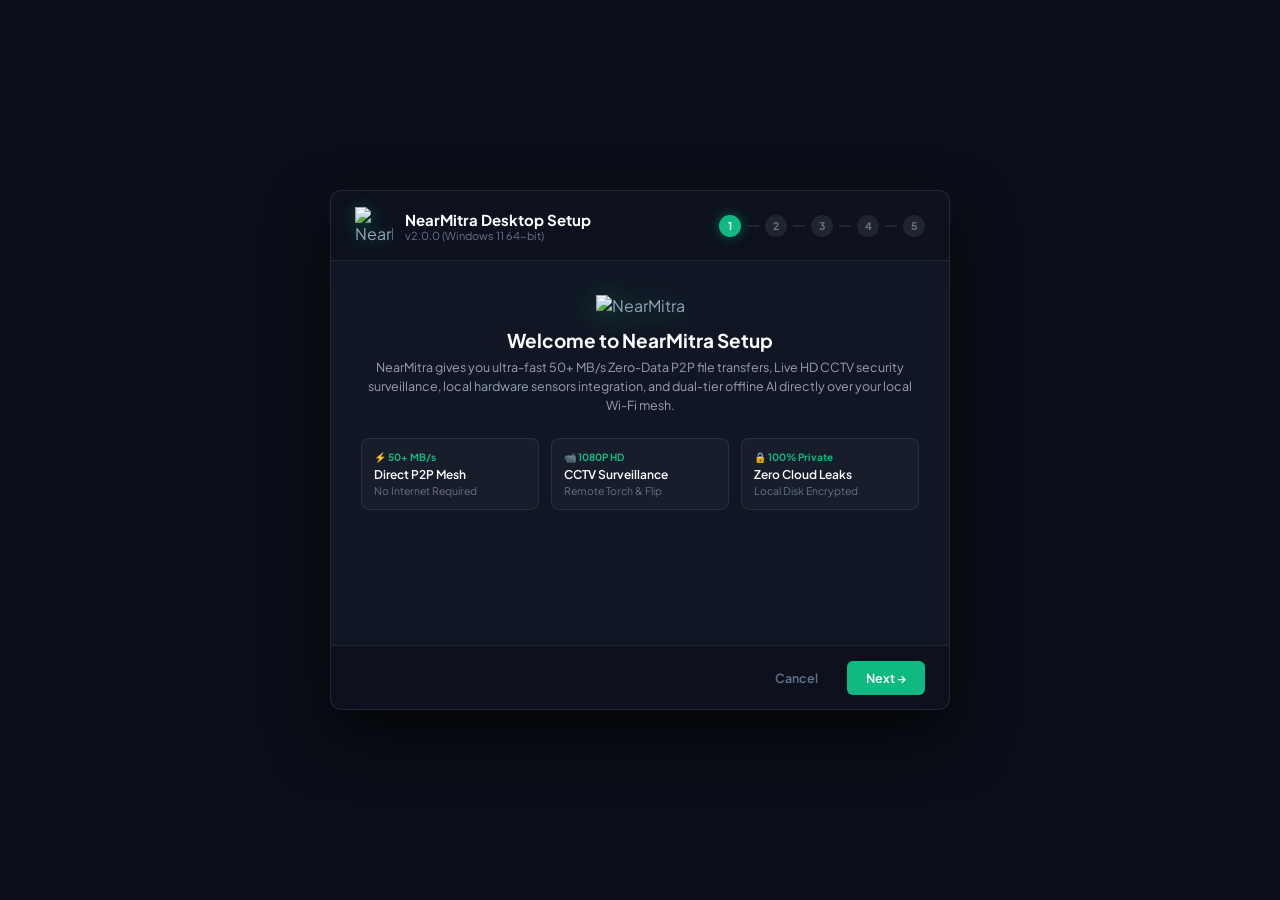
==== nearmitra-windows-app/installer/web/index.html @ 41dff825 "feat(installer): add professional Windows 11 standalone setup wizard with EULA, shortcut management " ====
<!DOCTYPE html>
<html lang="en">
<head>
  <meta charset="UTF-8">
  <meta name="viewport" content="width=device-width, initial-scale=1.0">
  <title>NearMitra Setup Wizard</title>
  <link rel="stylesheet" href="style.css">
  <link rel="preconnect" href="https://fonts.googleapis.com">
  <link rel="preconnect" href="https://fonts.gstatic.com" crossorigin>
  <link href="https://fonts.googleapis.com/css2?family=Plus+Jakarta+Sans:wght@400;500;600;700;800&family=Inter:wght@400;500;600&display=swap" rel="stylesheet">
</head>
<body class="dark-installer">
  <div class="installer-window">
    <!-- Titlebar Header -->
    <header class="wizard-header">
      <div class="wizard-brand">
        <img src="/logo.png" class="wizard-logo" alt="NearMitra">
        <div class="wizard-brand-text">
          <span class="wizard-title">NearMitra Desktop Setup</span>
          <span class="wizard-version">v2.0.0 (Windows 11 64-bit)</span>
        </div>
      </div>
      <div class="wizard-steps-indicator">
        <span class="step-dot active" id="dot1">1</span>
        <span class="step-line"></span>
        <span class="step-dot" id="dot2">2</span>
        <span class="step-line"></span>
        <span class="step-dot" id="dot3">3</span>
        <span class="step-line"></span>
        <span class="step-dot" id="dot4">4</span>
        <span class="step-line"></span>
        <span class="step-dot" id="dot5">5</span>
      </div>
    </header>

    <!-- Main Wizard Content Frame -->
    <main class="wizard-body">
      <!-- STEP 1: WELCOME SCREEN -->
      <section class="wizard-step active" id="step1">
        <div class="welcome-hero">
          <div class="hero-icon-container">
            <img src="/logo.png" class="hero-app-icon" alt="NearMitra">
          </div>
          <h2 class="step-heading">Welcome to NearMitra Setup</h2>
          <p class="step-description">
            NearMitra gives you ultra-fast 50+ MB/s Zero-Data P2P file transfers, Live HD CCTV security surveillance, local hardware sensors integration, and dual-tier offline AI directly over your local Wi-Fi mesh.
          </p>
          <div class="hero-highlights-grid">
            <div class="highlight-item">
              <span class="hl-badge">⚡ 50+ MB/s</span>
              <span class="hl-title">Direct P2P Mesh</span>
              <span class="hl-sub">No Internet Required</span>
            </div>
            <div class="highlight-item">
              <span class="hl-badge">📹 1080P HD</span>
              <span class="hl-title">CCTV Surveillance</span>
              <span class="hl-sub">Remote Torch & Flip</span>
            </div>
            <div class="highlight-item">
              <span class="hl-badge">🔒 100% Private</span>
              <span class="hl-title">Zero Cloud Leaks</span>
              <span class="hl-sub">Local Disk Encrypted</span>
            </div>
          </div>
        </div>
      </section>

      <!-- STEP 2: TERMS & CONDITIONS / LICENSE -->
      <section class="wizard-step" id="step2">
        <h2 class="step-heading">License Agreement & Terms of Use</h2>
        <p class="step-description">Please review the license terms before proceeding with the installation.</p>
        
        <div class="license-box">
          <h4>NEARMITRA END USER LICENSE AGREEMENT (EULA)</h4>
          <p><strong>1. Privacy-First Architecture:</strong> NearMitra operates 100% locally on your LAN / P2P network. All file transfers, chat messages, and CCTV video feeds are exchanged point-to-point without cloud relay servers.</p>
          <p><strong>2. Grant of License:</strong> You are granted a free, non-exclusive, perpetual license to install and use NearMitra on Windows devices for personal, farming, enterprise, and educational purposes.</p>
          <p><strong>3. Camera & Microphone Permissions:</strong> NearMitra requires local network access and webcam permissions strictly for local CCTV broadcasting and HD audio calls.</p>
          <p><strong>4. Local Storage & Recordings:</strong> All recorded CCTV footage and snapshots are saved directly to your local user directory (<code>Downloads\NearMitra</code>) under your exclusive control.</p>
          <p><strong>5. Zero Telemetry & Data Selling:</strong> NearMitra does not collect, track, or transmit your personal files, conversations, or sensor data to third-party advertisers.</p>
        </div>

        <div class="checkbox-row terms-row">
          <label class="custom-checkbox">
            <input type="checkbox" id="chkAcceptTerms" onchange="onTermsChanged(this.checked)">
            <span class="checkmark"></span>
            <span class="checkbox-label"><strong>I accept the terms in the License Agreement</strong></span>
          </label>
        </div>
      </section>

      <!-- STEP 3: DESTINATION & SHORTCUT OPTIONS -->
      <section class="wizard-step" id="step3">
        <h2 class="step-heading">Installation Options</h2>
        <p class="step-description">Choose where to install NearMitra and configure desktop shortcuts.</p>

        <div class="option-group">
          <label class="option-label">Install Location:</label>
          <div class="path-picker-row">
            <input type="text" id="txtInstallPath" class="form-input" readonly value="C:\Users\...\AppData\Local\Programs\NearMitra">
          </div>
          <span class="option-hint">Space required: ~35 MB • Space available: 100+ GB</span>
        </div>

        <div class="option-group" style="margin-top:18px;">
          <label class="option-label">Additional Shortcuts & Settings:</label>
          <div class="checkbox-list">
            <label class="custom-checkbox">
              <input type="checkbox" id="chkDesktopShortcut" checked>
              <span class="checkmark"></span>
              <span class="checkbox-label">Create a <strong>Desktop Shortcut</strong> (NearMitra.lnk)</span>
            </label>
            <label class="custom-checkbox">
              <input type="checkbox" id="chkStartMenu" checked>
              <span class="checkmark"></span>
              <span class="checkbox-label">Add NearMitra to <strong>Start Menu Programs</strong></span>
            </label>
            <label class="custom-checkbox">
              <input type="checkbox" id="chkAutostart">
              <span class="checkmark"></span>
              <span class="checkbox-label">Start NearMitra automatically on Windows login (Background Mesh Node)</span>
            </label>
          </div>
        </div>
      </section>

      <!-- STEP 4: INSTALLATION PROGRESS -->
      <section class="wizard-step" id="step4">
        <div class="progress-hero">
          <div class="install-spinner"></div>
          <h2 class="step-heading" id="lblInstallStatus">Installing NearMitra Desktop...</h2>
          <p class="step-description" id="lblInstallDetail">Extracting core binaries and assets...</p>

          <div class="progress-track">
            <div class="progress-bar" id="installProgressBar" style="width: 0%;"></div>
          </div>
          <span class="progress-pct" id="installProgressPct">0%</span>

          <div class="install-log-box" id="installLogBox">
            <div class="log-line">Initializing installation environment...</div>
          </div>
        </div>
      </section>

      <!-- STEP 5: FINISH SCREEN -->
      <section class="wizard-step" id="step5">
        <div class="finish-hero">
          <div class="finish-icon-container">
            <svg viewBox="0 0 24 24" fill="none" stroke="currentColor" stroke-width="3"><polyline points="20 6 9 17 4 12"/></svg>
          </div>
          <h2 class="step-heading">Installation Completed Successfully!</h2>
          <p class="step-description">NearMitra Desktop v2.0 is now installed and ready to use.</p>

          <div class="finish-options-card">
            <label class="custom-checkbox">
              <input type="checkbox" id="chkLaunchNow" checked>
              <span class="checkmark"></span>
              <span class="checkbox-label"><strong>Launch NearMitra now</strong></span>
            </label>
          </div>
        </div>
      </section>
    </main>

    <!-- Footer Action Buttons Bar -->
    <footer class="wizard-footer">
      <button class="btn btn-secondary" id="btnBack" onclick="goPrevStep()" style="display:none;">Back</button>
      <div class="footer-right">
        <button class="btn btn-ghost" id="btnCancel" onclick="cancelSetup()">Cancel</button>
        <button class="btn btn-primary" id="btnNext" onclick="goNextStep()">Next &rarr;</button>
      </div>
    </footer>
  </div>

  <script src="app.js"></script>
</body>
</html>
---- nearmitra-windows-app/installer/web/style.css ----
/* ==========================================================
   NearMitra Windows 11 Fluent Setup Wizard Theme
   ========================================================== */
:root {
  --bg-app: #0B0F19;
  --bg-card: rgba(18, 24, 38, 0.85);
  --bg-card-hover: rgba(28, 36, 56, 0.95);
  --border-color: rgba(255, 255, 255, 0.08);
  --primary-emerald: #10B981;
  --primary-hover: #059669;
  --text-title: #FFFFFF;
  --text-body: #94A3B8;
  --text-muted: #64748B;
  --font-family: 'Plus Jakarta Sans', 'Inter', -apple-system, BlinkMacSystemFont, 'Segoe UI', Roboto, sans-serif;
}

* {
  box-sizing: border-box;
  margin: 0;
  padding: 0;
  user-select: none;
}

body.dark-installer {
  background: var(--bg-app);
  color: var(--text-body);
  font-family: var(--font-family);
  height: 100vh;
  width: 100vw;
  display: flex;
  justify-content: center;
  align-items: center;
  overflow: hidden;
}

.installer-window {
  width: 620px;
  height: 520px;
  background: var(--bg-card);
  backdrop-filter: blur(25px);
  border: 1px solid var(--border-color);
  border-radius: 12px;
  display: flex;
  flex-direction: column;
  box-shadow: 0 25px 60px rgba(0, 0, 0, 0.7), 0 0 1px rgba(255, 255, 255, 0.15);
  overflow: hidden;
}

/* Header */
.wizard-header {
  height: 70px;
  background: rgba(11, 15, 25, 0.6);
  border-bottom: 1px solid var(--border-color);
  display: flex;
  justify-content: space-between;
  align-items: center;
  padding: 0 24px;
}

.wizard-brand {
  display: flex;
  align-items: center;
  gap: 12px;
}

.wizard-logo {
  width: 38px;
  height: 38px;
  object-fit: contain;
  filter: drop-shadow(0 2px 8px rgba(16, 185, 129, 0.4));
}

.wizard-title {
  display: block;
  font-size: 15px;
  font-weight: 700;
  color: var(--text-title);
}

.wizard-version {
  display: block;
  font-size: 11px;
  color: var(--text-muted);
}

.wizard-steps-indicator {
  display: flex;
  align-items: center;
  gap: 6px;
}

.step-dot {
  width: 22px;
  height: 22px;
  border-radius: 50%;
  background: rgba(255, 255, 255, 0.08);
  color: var(--text-muted);
  font-size: 10.5px;
  font-weight: 700;
  display: flex;
  align-items: center;
  justify-content: center;
  transition: all 0.2s;
}

.step-dot.active {
  background: var(--primary-emerald);
  color: #FFF;
  box-shadow: 0 0 12px rgba(16, 185, 129, 0.5);
}

.step-dot.completed {
  background: rgba(16, 185, 129, 0.2);
  color: var(--primary-emerald);
}

.step-line {
  width: 12px;
  height: 2px;
  background: rgba(255, 255, 255, 0.08);
}

/* Body */
.wizard-body {
  flex: 1;
  padding: 24px 30px;
  overflow-y: auto;
  position: relative;
}

.wizard-step {
  display: none;
  animation: fadeIn 0.2s ease-in-out;
}

.wizard-step.active {
  display: block;
}

@keyframes fadeIn {
  from { opacity: 0; transform: translateY(6px); }
  to { opacity: 1; transform: translateY(0); }
}

.step-heading {
  font-size: 19px;
  font-weight: 700;
  color: var(--text-title);
  margin-bottom: 6px;
}

.step-description {
  font-size: 12.5px;
  color: var(--text-body);
  line-height: 1.5;
  margin-bottom: 18px;
}

/* Welcome Screen */
.welcome-hero {
  text-align: center;
  padding-top: 10px;
}

.hero-icon-container {
  margin-bottom: 12px;
}

.hero-app-icon {
  width: 54px;
  height: 54px;
  object-fit: contain;
  filter: drop-shadow(0 4px 14px rgba(16, 185, 129, 0.5));
}

.hero-highlights-grid {
  display: grid;
  grid-template-columns: repeat(3, 1fr);
  gap: 12px;
  margin-top: 24px;
  text-align: left;
}

.highlight-item {
  background: rgba(255, 255, 255, 0.03);
  border: 1px solid var(--border-color);
  border-radius: 8px;
  padding: 12px;
  display: flex;
  flex-direction: column;
}

.hl-badge {
  font-size: 10px;
  font-weight: 700;
  color: var(--primary-emerald);
  margin-bottom: 4px;
}

.hl-title {
  font-size: 12px;
  font-weight: 600;
  color: var(--text-title);
}

.hl-sub {
  font-size: 10.5px;
  color: var(--text-muted);
  margin-top: 2px;
}

/* License Box */
.license-box {
  background: #060911;
  border: 1px solid var(--border-color);
  border-radius: 8px;
  height: 190px;
  padding: 14px;
  overflow-y: auto;
  font-size: 11.5px;
  line-height: 1.6;
  color: #CBD5E1;
}

.license-box h4 {
  color: var(--text-title);
  margin-bottom: 8px;
  font-size: 12px;
}

.license-box p {
  margin-bottom: 8px;
}

.terms-row {
  margin-top: 14px;
}

/* Custom Checkbox */
.custom-checkbox {
  display: flex;
  align-items: center;
  gap: 10px;
  cursor: pointer;
  font-size: 12.5px;
  color: var(--text-body);
}

.custom-checkbox input {
  display: none;
}

.checkmark {
  width: 18px;
  height: 18px;
  background: rgba(255, 255, 255, 0.06);
  border: 1px solid var(--border-color);
  border-radius: 4px;
  display: flex;
  align-items: center;
  justify-content: center;
  transition: all 0.15s;
}

.custom-checkbox input:checked + .checkmark {
  background: var(--primary-emerald);
  border-color: var(--primary-emerald);
}

.custom-checkbox input:checked + .checkmark::after {
  content: "✔";
  color: #FFF;
  font-size: 11px;
  font-weight: 800;
}

.checkbox-list {
  display: flex;
  flex-direction: column;
  gap: 12px;
  margin-top: 8px;
}

/* Form Input */
.option-label {
  display: block;
  font-size: 12px;
  font-weight: 600;
  color: var(--text-title);
  margin-bottom: 6px;
}

.form-input {
  width: 100%;
  background: #060911;
  border: 1px solid var(--border-color);
  color: var(--text-title);
  padding: 8px 12px;
  border-radius: 6px;
  font-size: 12px;
  font-family: inherit;
}

.option-hint {
  display: block;
  font-size: 11px;
  color: var(--text-muted);
  margin-top: 4px;
}

/* Progress Screen */
.progress-hero {
  text-align: center;
  padding-top: 20px;
}

.install-spinner {
  width: 36px;
  height: 36px;
  border: 3px solid rgba(16, 185, 129, 0.2);
  border-top-color: var(--primary-emerald);
  border-radius: 50%;
  animation: spin 0.8s linear infinite;
  margin: 0 auto 16px auto;
}

@keyframes spin {
  to { transform: rotate(360deg); }
}

.progress-track {
  width: 100%;
  height: 8px;
  background: rgba(255, 255, 255, 0.08);
  border-radius: 4px;
  overflow: hidden;
  margin-top: 24px;
}

.progress-bar {
  height: 100%;
  background: linear-gradient(90deg, #10B981, #34D399);
  border-radius: 4px;
  transition: width 0.3s ease;
}

.progress-pct {
  display: block;
  font-size: 11.5px;
  font-weight: 700;
  color: var(--primary-emerald);
  margin-top: 6px;
  text-align: right;
}

.install-log-box {
  background: #060911;
  border: 1px solid var(--border-color);
  border-radius: 6px;
  height: 80px;
  margin-top: 14px;
  padding: 8px 12px;
  font-family: 'Consolas', 'Courier New', monospace;
  font-size: 11px;
  color: var(--text-muted);
  text-align: left;
  overflow-y: auto;
}

/* Finish Screen */
.finish-hero {
  text-align: center;
  padding-top: 20px;
}

.finish-icon-container {
  width: 52px;
  height: 52px;
  background: rgba(16, 185, 129, 0.15);
  border: 2px solid var(--primary-emerald);
  border-radius: 50%;
  display: flex;
  align-items: center;
  justify-content: center;
  margin: 0 auto 16px auto;
  color: var(--primary-emerald);
}

.finish-icon-container svg {
  width: 28px;
  height: 28px;
}

.finish-options-card {
  background: rgba(255, 255, 255, 0.03);
  border: 1px solid var(--border-color);
  border-radius: 8px;
  padding: 16px;
  margin-top: 24px;
  display: inline-block;
  text-align: left;
}

/* Footer */
.wizard-footer {
  height: 64px;
  background: rgba(11, 15, 25, 0.6);
  border-top: 1px solid var(--border-color);
  display: flex;
  justify-content: space-between;
  align-items: center;
  padding: 0 24px;
}

.footer-right {
  display: flex;
  gap: 10px;
  margin-left: auto;
}

.btn {
  padding: 8px 18px;
  border-radius: 6px;
  font-size: 12.5px;
  font-weight: 600;
  cursor: pointer;
  border: 1px solid transparent;
  transition: all 0.15s ease;
  font-family: inherit;
}

.btn-primary {
  background: var(--primary-emerald);
  color: #FFF;
}
.btn-primary:hover {
  background: var(--primary-hover);
  box-shadow: 0 2px 10px rgba(16, 185, 129, 0.35);
}
.btn-primary:disabled {
  opacity: 0.45;
  cursor: not-allowed;
  box-shadow: none;
}

.btn-secondary {
  background: rgba(255, 255, 255, 0.06);
  border-color: var(--border-color);
  color: var(--text-title);
}
.btn-secondary:hover {
  background: rgba(255, 255, 255, 0.1);
}

.btn-ghost {
  background: transparent;
  color: var(--text-muted);
}
.btn-ghost:hover {
  color: var(--text-title);
}
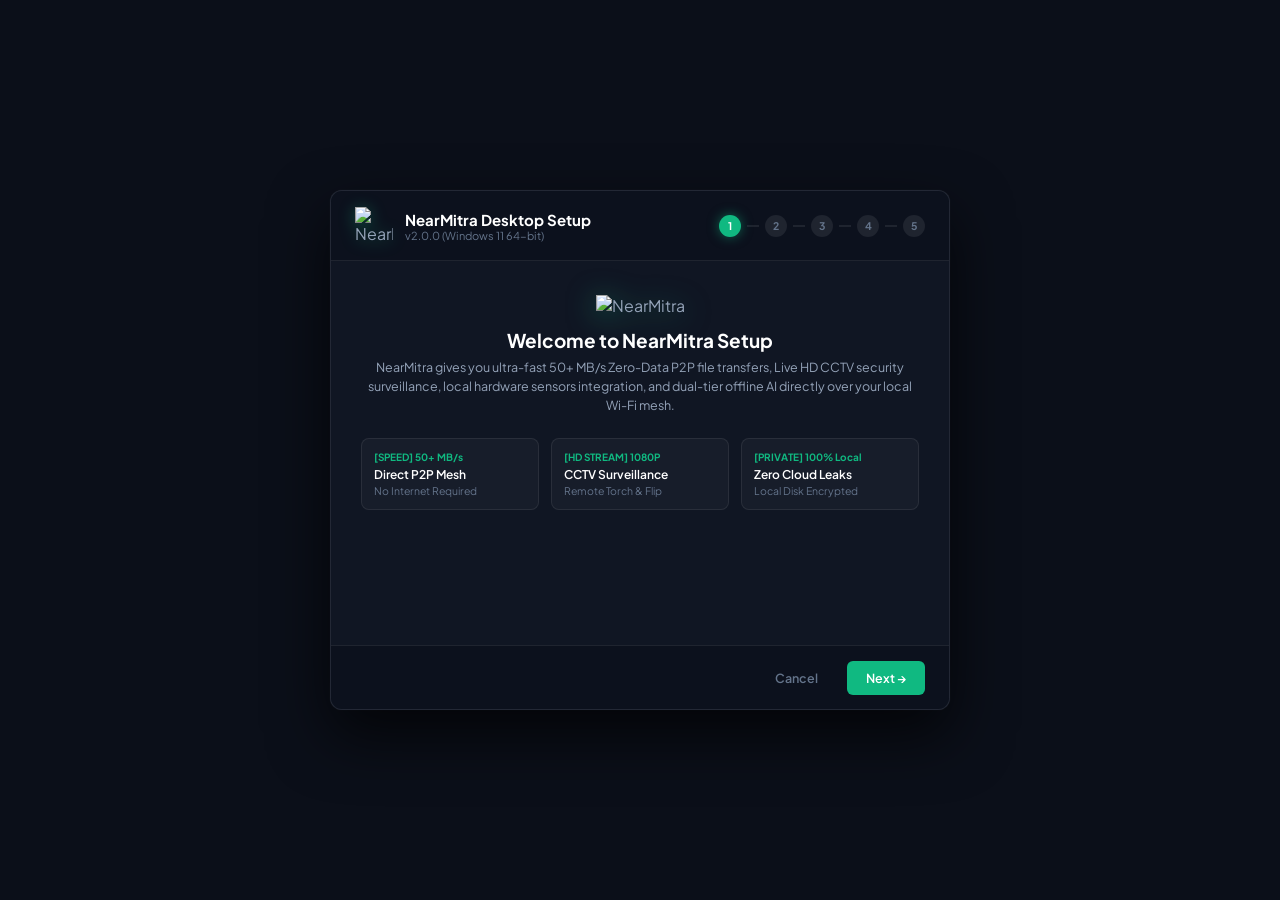
==== commit af60fa1e: "feat(windows-app): fix voice call disconnect flow, live CCTV WebRTC, IoT hub, and update v2.0 standa" ====
--- a/nearmitra-windows-app/installer/web/index.html
+++ b/nearmitra-windows-app/installer/web/index.html
@@ -47,17 +47,17 @@
           </p>
           <div class="hero-highlights-grid">
             <div class="highlight-item">
-              <span class="hl-badge">⚡ 50+ MB/s</span>
+              <span class="hl-badge">[SPEED] 50+ MB/s</span>
               <span class="hl-title">Direct P2P Mesh</span>
               <span class="hl-sub">No Internet Required</span>
             </div>
             <div class="highlight-item">
-              <span class="hl-badge">📹 1080P HD</span>
+              <span class="hl-badge">[HD STREAM] 1080P</span>
               <span class="hl-title">CCTV Surveillance</span>
               <span class="hl-sub">Remote Torch & Flip</span>
             </div>
             <div class="highlight-item">
-              <span class="hl-badge">🔒 100% Private</span>
+              <span class="hl-badge">[PRIVATE] 100% Local</span>
               <span class="hl-title">Zero Cloud Leaks</span>
               <span class="hl-sub">Local Disk Encrypted</span>
             </div>
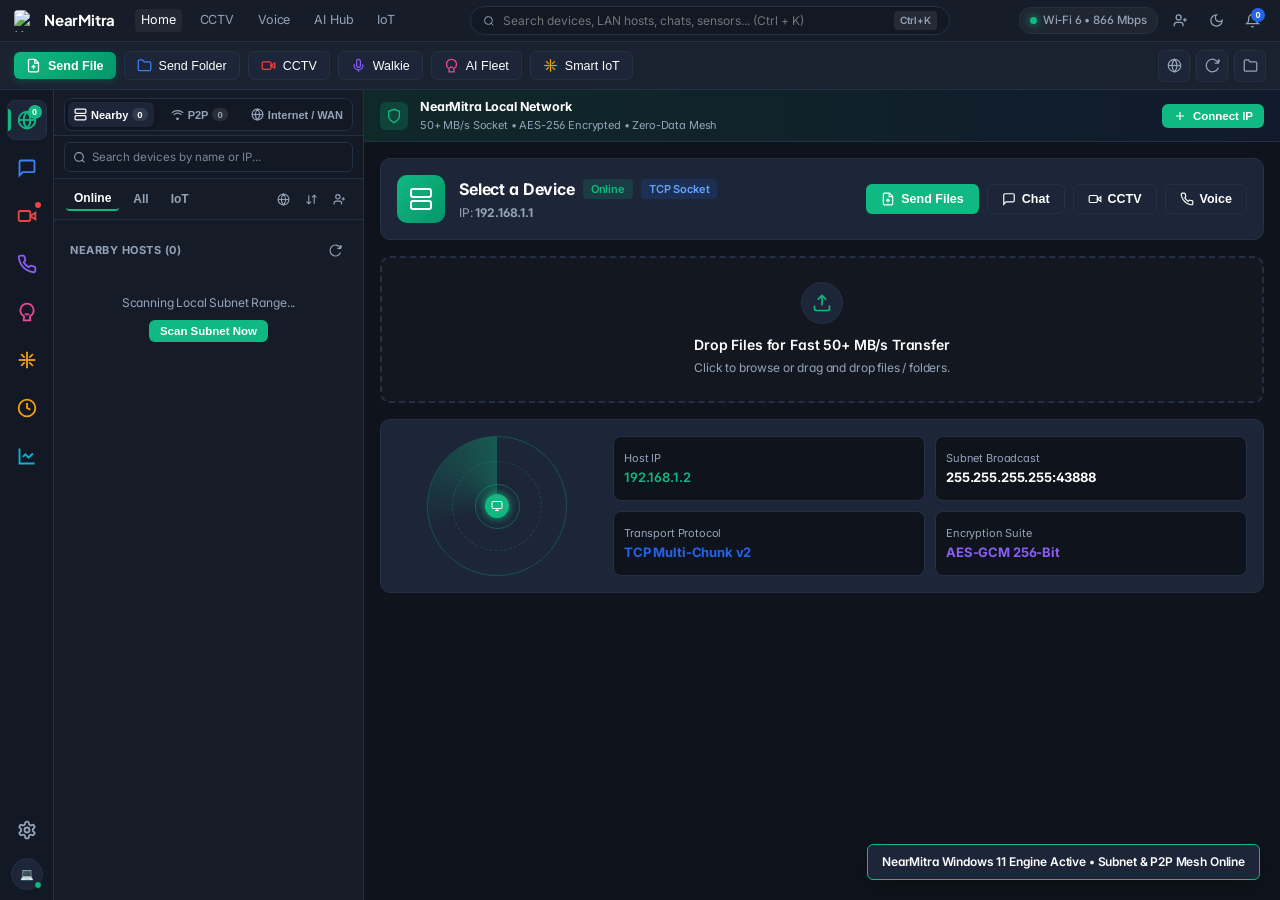
==== commit 79f271a9: "feat(wan): implement WAN cloud mesh, WebRTC P2P file streaming, realtime Firebase presence sync & UI" ====
--- a/nearmitra-windows-app/installer/web/index.html
+++ b/nearmitra-windows-app/installer/web/index.html
@@ -3,174 +3,2728 @@
 <head>
   <meta charset="UTF-8">
   <meta name="viewport" content="width=device-width, initial-scale=1.0">
-  <title>NearMitra Setup Wizard</title>
+  <title>NearMitra - Local AI & High-Speed P2P Mesh</title>
+  <link rel="icon" type="image/x-icon" href="/favicon.ico">
   <link rel="stylesheet" href="style.css">
   <link rel="preconnect" href="https://fonts.googleapis.com">
   <link rel="preconnect" href="https://fonts.gstatic.com" crossorigin>
-  <link href="https://fonts.googleapis.com/css2?family=Plus+Jakarta+Sans:wght@400;500;600;700;800&family=Inter:wght@400;500;600&display=swap" rel="stylesheet">
+  <link href="https://fonts.googleapis.com/css2?family=Inter:ital,opsz,wght@0,14..32,300;0,14..32,400;0,14..32,500;0,14..32,600;0,14..32,700;1,14..32,400&family=Plus+Jakarta+Sans:wght@400;500;600;700;800&display=swap" rel="stylesheet">
 </head>
-<body class="dark-installer">
-  <div class="installer-window">
-    <!-- Titlebar Header -->
-    <header class="wizard-header">
-      <div class="wizard-brand">
-        <img src="/logo.png" class="wizard-logo" alt="NearMitra">
-        <div class="wizard-brand-text">
-          <span class="wizard-title">NearMitra Desktop Setup</span>
-          <span class="wizard-version">v2.0.0 (Windows 11 64-bit)</span>
-        </div>
-      </div>
-      <div class="wizard-steps-indicator">
-        <span class="step-dot active" id="dot1">1</span>
-        <span class="step-line"></span>
-        <span class="step-dot" id="dot2">2</span>
-        <span class="step-line"></span>
-        <span class="step-dot" id="dot3">3</span>
-        <span class="step-line"></span>
-        <span class="step-dot" id="dot4">4</span>
-        <span class="step-line"></span>
-        <span class="step-dot" id="dot5">5</span>
-      </div>
-    </header>
-
-    <!-- Main Wizard Content Frame -->
-    <main class="wizard-body">
-      <!-- STEP 1: WELCOME SCREEN -->
-      <section class="wizard-step active" id="step1">
-        <div class="welcome-hero">
-          <div class="hero-icon-container">
-            <img src="/logo.png" class="hero-app-icon" alt="NearMitra">
-          </div>
-          <h2 class="step-heading">Welcome to NearMitra Setup</h2>
-          <p class="step-description">
-            NearMitra gives you ultra-fast 50+ MB/s Zero-Data P2P file transfers, Live HD CCTV security surveillance, local hardware sensors integration, and dual-tier offline AI directly over your local Wi-Fi mesh.
-          </p>
-          <div class="hero-highlights-grid">
-            <div class="highlight-item">
-              <span class="hl-badge">[SPEED] 50+ MB/s</span>
-              <span class="hl-title">Direct P2P Mesh</span>
-              <span class="hl-sub">No Internet Required</span>
-            </div>
-            <div class="highlight-item">
-              <span class="hl-badge">[HD STREAM] 1080P</span>
-              <span class="hl-title">CCTV Surveillance</span>
-              <span class="hl-sub">Remote Torch & Flip</span>
-            </div>
-            <div class="highlight-item">
-              <span class="hl-badge">[PRIVATE] 100% Local</span>
-              <span class="hl-title">Zero Cloud Leaks</span>
-              <span class="hl-sub">Local Disk Encrypted</span>
+<body class="dark-theme">
+
+  <!-- ══════════════ INCOMING CALL RINGING OVERLAY ══════════════ -->
+  <div id="incomingCallOverlay" style="display:none;" class="incoming-call-overlay">
+    <div class="incoming-call-card">
+      <div class="ic-pulse-ring"></div>
+      <div class="ic-avatar" id="icAvatar">SU</div>
+      <div class="ic-info">
+        <span class="ic-label">Incoming Call</span>
+        <h3 class="ic-name" id="icPeerName">Unknown</h3>
+        <span class="ic-type" id="icCallType">Audio • P2P WebRTC</span>
+      </div>
+      <div class="ic-actions">
+        <button class="ic-btn ic-decline" onclick="declineIncomingCall()" title="Decline">
+          <svg viewBox="0 0 24 24" fill="none" stroke="currentColor" stroke-width="2.5"><path d="M10.68 13.31a16 16 0 0 0 3.41 2.6l1.27-1.27a2 2 0 0 1 2.11-.45 12.84 12.84 0 0 0 2.81.7 2 2 0 0 1 1.72 2v3a2 2 0 0 1-2.18 2 19.79 19.79 0 0 1-8.63-3.07 19.5 19.5 0 0 1-6-6 19.79 19.79 0 0 1-3.07-8.67A2 2 0 0 1 4.11 2h3a2 2 0 0 1 2 1.72 12.84 12.84 0 0 0 .7 2.81 2 2 0 0 1-.45 2.11L8.09 9.91"/></svg>
+          <span>Decline</span>
+        </button>
+        <button class="ic-btn ic-answer" onclick="answerIncomingCall()" title="Answer">
+          <svg viewBox="0 0 24 24" fill="none" stroke="currentColor" stroke-width="2.5"><path d="M22 16.92v3a2 2 0 0 1-2.18 2 19.79 19.79 0 0 1-8.63-3.07 19.5 19.5 0 0 1-6-6 19.79 19.79 0 0 1-3.07-8.67A2 2 0 0 1 4.11 2h3a2 2 0 0 1 2 1.72 12.84 12.84 0 0 0 .7 2.81 2 2 0 0 1-.45 2.11L8.09 9.91a16 16 0 0 0 6.72 6.72l1.27-1.27a2 2 0 0 1 2.11-.45 12.84 12.84 0 0 0 2.81.7A2 2 0 0 1 22 16.92z"/></svg>
+          <span>Answer</span>
+        </button>
+      </div>
+    </div>
+  </div>
+
+  <!-- Windows 11 Fluent Titlebar -->
+  <header class="app-titlebar">
+    <div class="titlebar-left">
+      <div class="app-brand-badge">
+        <img src="/logo.png" class="brand-logo-img" alt="NearMitra">
+        <span class="brand-title-text">NearMitra</span>
+      </div>
+      <nav class="titlebar-menu">
+        <span class="menu-item active">Home</span>
+        <span class="menu-item" onclick="switchTab('cctv')">CCTV</span>
+        <span class="menu-item" onclick="switchTab('voice')">Voice</span>
+        <span class="menu-item" onclick="switchTab('ai')">AI Hub</span>
+        <span class="menu-item" onclick="switchTab('iot')">IoT</span>
+      </nav>
+    </div>
+
+    <!-- Central Search Pill -->
+    <div class="titlebar-search-container">
+      <div class="search-pill">
+        <svg class="search-icon" viewBox="0 0 24 24" fill="none" stroke="currentColor" stroke-width="2"><circle cx="11" cy="11" r="8"/><path d="m21 21-4.3-4.3"/></svg>
+        <input type="text" id="globalSearchInput" placeholder="Search devices, LAN hosts, chats, sensors... (Ctrl + K)" oninput="filterMasterList(this.value)">
+        <span class="search-shortcut">Ctrl+K</span>
+      </div>
+    </div>
+
+    <!-- Right Controls -->
+    <div class="titlebar-right">
+      <div class="status-pill-header">
+        <span class="status-dot-pulse"></span>
+        <span id="meshStatusHeader">Wi-Fi 6 • 866 Mbps</span>
+      </div>
+      <button class="titlebar-btn" onclick="openManualPairModal()" title="Connect by IP">
+        <svg viewBox="0 0 24 24" fill="none" stroke="currentColor" stroke-width="2"><path d="M16 21v-2a4 4 0 0 0-4-4H6a4 4 0 0 0-4 4v2"/><circle cx="9" cy="7" r="4"/><line x1="19" x2="19" y1="8" y2="14"/><line x1="22" x2="16" y1="11" y2="11"/></svg>
+      </button>
+      <button class="titlebar-btn" onclick="toggleAppTheme()" id="themeBtnTop" title="Toggle Theme">
+        <svg viewBox="0 0 24 24" fill="none" stroke="currentColor" stroke-width="2"><path d="M12 3a6 6 0 0 0 9 9 9 9 0 1 1-9-9Z"/></svg>
+      </button>
+      <button class="titlebar-btn notify-btn" onclick="switchTab('logs')" title="Transfers & Logs">
+        <svg viewBox="0 0 24 24" fill="none" stroke="currentColor" stroke-width="2"><path d="M6 8a6 6 0 0 1 12 0c0 7 3 9 3 9H3s3-2 3-9"/><path d="M10.3 21a1.94 1.94 0 0 0 3.4 0"/></svg>
+        <span class="notification-count" id="headerLogBadge">0</span>
+      </button>
+    </div>
+  </header>
+
+  <!-- Command Ribbon -->
+  <section class="command-ribbon">
+    <div class="ribbon-action-group">
+      <button class="ribbon-btn ribbon-btn-primary" onclick="openAttachModal()">
+        <svg viewBox="0 0 24 24" fill="none" stroke="currentColor" stroke-width="2"><path d="M14.5 2H6a2 2 0 0 0-2 2v16a2 2 0 0 0 2 2h12a2 2 0 0 0 2-2V7.5L14.5 2z"/><polyline points="14 2 14 8 20 8"/><path d="M12 18v-6"/><path d="m9 15 3-3 3 3"/></svg>
+        <span>Send File</span>
+      </button>
+      <button class="ribbon-btn" onclick="triggerSendFolder()">
+        <svg viewBox="0 0 24 24" fill="none" stroke="currentColor" stroke-width="2" style="stroke: #3B82F6;"><path d="M4 20h16a2 2 0 0 0 2-2V8a2 2 0 0 0-2-2h-7.93a2 2 0 0 1-1.66-.9l-.82-1.2A2 2 0 0 0 7.93 3H4a2 2 0 0 0-2 2v13c0 1.1.9 2 2 2Z"/></svg>
+        <span>Send Folder</span>
+      </button>
+      <button class="ribbon-btn" onclick="switchTab('cctv')">
+        <svg viewBox="0 0 24 24" fill="none" stroke="currentColor" stroke-width="2" style="stroke: #EF4444;"><path d="m22 8-6 4 6 4V8Z"/><rect width="14" height="12" x="2" y="6" rx="2"/></svg>
+        <span>CCTV</span>
+      </button>
+      <button class="ribbon-btn" onclick="switchTab('voice')">
+        <svg viewBox="0 0 24 24" fill="none" stroke="currentColor" stroke-width="2" style="stroke: #8B5CF6;"><path d="M12 2a3 3 0 0 0-3 3v7a3 3 0 0 0 6 0V5a3 3 0 0 0-3-3Z"/><path d="M19 10v2a7 7 0 0 1-14 0v-2"/><line x1="12" x2="12" y1="19" y2="22"/></svg>
+        <span>Walkie</span>
+      </button>
+      <button class="ribbon-btn" onclick="switchTab('ai')">
+        <svg viewBox="0 0 24 24" fill="none" stroke="currentColor" stroke-width="2" style="stroke: #EC4899;"><path d="M12 2a8 8 0 0 0-8 8c0 3.1 1.8 5.8 4.5 7.1L8 22h8l-.5-4.9c2.7-1.3 4.5-4 4.5-7.1a8 8 0 0 0-8-8z"/><path d="M9 10h.01"/><path d="M15 10h.01"/><path d="M9.5 14a3.5 3.5 0 0 0 5 0"/></svg>
+        <span>AI Fleet</span>
+      </button>
+      <button class="ribbon-btn" onclick="switchTab('iot')">
+        <svg viewBox="0 0 24 24" fill="none" stroke="currentColor" stroke-width="2" style="stroke: #F59E0B;"><path d="M12 2v20"/><path d="m4.93 4.93 4.24 4.24"/><path d="m14.83 14.83 4.24 4.24"/><path d="M2 12h20"/><path d="m19.07 4.93-4.24 4.24"/><path d="m9.17 14.83-4.24 4.24"/></svg>
+        <span>Smart IoT</span>
+      </button>
+    </div>
+    <div class="ribbon-right-tools">
+      <button class="ribbon-icon-btn" onclick="scanLANSubnet()" title="Scan Subnet">
+        <svg viewBox="0 0 24 24" fill="none" stroke="currentColor" stroke-width="2"><circle cx="12" cy="12" r="10"/><line x1="2" y1="12" x2="22" y2="12"/><path d="M12 2a15.3 15.3 0 0 1 4 10 15.3 15.3 0 0 1-4 10 15.3 15.3 0 0 1-4-10 15.3 15.3 0 0 1 4-10z"/></svg>
+      </button>
+      <button class="ribbon-icon-btn" onclick="refreshDiscoveryState()" title="Refresh Discovery">
+        <svg viewBox="0 0 24 24" fill="none" stroke="currentColor" stroke-width="2"><path d="M21.5 2v6h-6M21.34 15.57a10 10 0 1 1-.57-8.38l5.67-5.67"/></svg>
+      </button>
+      <button class="ribbon-icon-btn" onclick="openSaveDirectory()" title="Open Folder">
+        <svg viewBox="0 0 24 24" fill="none" stroke="currentColor" stroke-width="2"><path d="M22 19a2 2 0 0 1-2 2H4a2 2 0 0 1-2-2V5a2 2 0 0 1 2-2h5l2 3h9a2 2 0 0 1 2 2z"/></svg>
+      </button>
+    </div>
+  </section>
+
+  <!-- Main Work Environment -->
+  <div class="app-workspace">
+
+    <!-- 1. Activity Bar -->
+    <aside class="activity-bar">
+      <div class="activity-top">
+        <button class="activity-btn active" data-tab="radar" title="LAN / Radar">
+          <div class="activity-icon-wrap" style="color: #10B981;">
+            <svg viewBox="0 0 24 24" fill="none" stroke="currentColor" stroke-width="2.2"><circle cx="12" cy="12" r="10"/><path d="M12 2a14.5 14.5 0 0 0 0 20 14.5 14.5 0 0 0 0-20"/><path d="M2 12h20"/></svg>
+          </div>
+          <span class="activity-badge" id="badgePeerCount">0</span>
+        </button>
+
+        <button class="activity-btn" data-tab="chat" title="Chat">
+          <div class="activity-icon-wrap" style="color: #3B82F6;">
+            <svg viewBox="0 0 24 24" fill="none" stroke="currentColor" stroke-width="2.2"><path d="M21 15a2 2 0 0 1-2 2H7l-4 4V5a2 2 0 0 1 2-2h14a2 2 0 0 1 2 2z"/></svg>
+          </div>
+        </button>
+
+        <button class="activity-btn" data-tab="cctv" title="CCTV">
+          <div class="activity-icon-wrap" style="color: #EF4444;">
+            <svg viewBox="0 0 24 24" fill="none" stroke="currentColor" stroke-width="2.2"><path d="m22 8-6 4 6 4V8Z"/><rect width="14" height="12" x="2" y="6" rx="2"/></svg>
+          </div>
+          <span class="activity-live-dot"></span>
+        </button>
+
+        <button class="activity-btn" data-tab="voice" title="Voice">
+          <div class="activity-icon-wrap" style="color: #8B5CF6;">
+            <svg viewBox="0 0 24 24" fill="none" stroke="currentColor" stroke-width="2.2"><path d="M22 16.92v3a2 2 0 0 1-2.18 2 19.79 19.79 0 0 1-8.63-3.07 19.5 19.5 0 0 1-6-6 19.79 19.79 0 0 1-3.07-8.67A2 2 0 0 1 4.11 2h3a2 2 0 0 1 2 1.72 12.84 12.84 0 0 0 .7 2.81 2 2 0 0 1-.45 2.11L8.09 9.91a16 16 0 0 0 6 6l1.27-1.27a2 2 0 0 1 2.11-.45 12.84 12.84 0 0 0 2.81.7A2 2 0 0 1 22 16.92z"/></svg>
+          </div>
+        </button>
+
+        <button class="activity-btn" data-tab="ai" title="AI Hub">
+          <div class="activity-icon-wrap" style="color: #EC4899;">
+            <svg viewBox="0 0 24 24" fill="none" stroke="currentColor" stroke-width="2.2"><path d="M12 2a8 8 0 0 0-8 8c0 3.1 1.8 5.8 4.5 7.1L8 22h8l-.5-4.9c2.7-1.3 4.5-4 4.5-7.1a8 8 0 0 0-8-8z"/><path d="M9 10h.01"/><path d="M15 10h.01"/><path d="M9.5 14a3.5 3.5 0 0 0 5 0"/></svg>
+          </div>
+        </button>
+
+        <button class="activity-btn" data-tab="iot" title="IoT">
+          <div class="activity-icon-wrap" style="color: #F59E0B;">
+            <svg viewBox="0 0 24 24" fill="none" stroke="currentColor" stroke-width="2.2"><path d="M12 2v20"/><path d="m4.93 4.93 4.24 4.24"/><path d="m14.83 14.83 4.24 4.24"/><path d="M2 12h20"/><path d="m19.07 4.93-4.24 4.24"/><path d="m9.17 14.83-4.24 4.24"/></svg>
+          </div>
+        </button>
+
+        <button class="activity-btn" data-tab="recents" title="Recents & Storage">
+          <div class="activity-icon-wrap" style="color: #F59E0B;">
+            <svg viewBox="0 0 24 24" fill="none" stroke="currentColor" stroke-width="2.2"><circle cx="12" cy="12" r="10"/><polyline points="12 6 12 12 16 14"/></svg>
+          </div>
+        </button>
+
+        <button class="activity-btn" data-tab="logs" title="Logs">
+          <div class="activity-icon-wrap" style="color: #06B6D4;">
+            <svg viewBox="0 0 24 24" fill="none" stroke="currentColor" stroke-width="2.2"><path d="M3 3v18h18"/><path d="m19 9-5 5-4-4-3 3"/></svg>
+          </div>
+        </button>
+      </div>
+
+      <div class="activity-bottom">
+        <button class="activity-btn" data-tab="settings" title="Settings">
+          <div class="activity-icon-wrap" style="color: #94A3B8;">
+            <svg viewBox="0 0 24 24" fill="none" stroke="currentColor" stroke-width="2.2"><path d="M12.22 2h-.44a2 2 0 0 0-2 2v.18a2 2 0 0 1-1 1.73l-.43.25a2 2 0 0 1-2 0l-.15-.08a2 2 0 0 0-2.73.73l-.22.38a2 2 0 0 0 .73 2.73l.15.1a2 2 0 0 1 1 1.72v.51a2 2 0 0 1-1 1.74l-.15.09a2 2 0 0 0-.73 2.73l.22.38a2 2 0 0 0 2.73.73l.15-.08a2 2 0 0 1 2 0l.43.25a2 2 0 0 1 1 1.73V20a2 2 0 0 0 2 2h.44a2 2 0 0 0 2-2v-.18a2 2 0 0 1 1-1.73l.43-.25a2 2 0 0 1 2 0l.15.08a2 2 0 0 0 2.73-.73l.22-.39a2 2 0 0 0-.73-2.73l-.15-.08a2 2 0 0 1-1-1.74v-.5a2 2 0 0 1 1-1.74l.15-.09a2 2 0 0 0 .73-2.73l-.22-.38a2 2 0 0 0-2.73-.73l-.15.08a2 2 0 0 1-2 0l-.43-.25a2 2 0 0 1-1-1.73V4a2 2 0 0 0-2-2z"/><circle cx="12" cy="12" r="3"/></svg>
+          </div>
+        </button>
+
+        <div class="user-avatar-node clickable" id="userAvatarNode" title="Device Profile & Identity (Click to edit)" onclick="openDeviceProfileModal()">
+          <span id="userAvatarNodeDisplay">💻</span>
+          <span class="user-status-dot"></span>
+        </div>
+      </div>
+    </aside>
+
+    <!-- 2. Master List Column -->
+    <section class="master-list-pane">
+      
+      <!-- 3 Connection Modes: Nearby, P2P, Internet / WAN -->
+      <div class="connection-mode-container">
+        <div class="connection-mode-tabs">
+          <button class="mode-tab-btn active" id="btnModeNearby" onclick="setConnectionMode('nearby')" title="Nearby Subnet Devices">
+            <svg viewBox="0 0 24 24" fill="none" stroke="currentColor" stroke-width="2.2"><rect x="2" y="2" width="20" height="8" rx="2"/><rect x="2" y="14" width="20" height="8" rx="2"/><line x1="6" y1="6" x2="6.01" y2="6"/><line x1="6" y1="18" x2="6.01" y2="18"/></svg>
+            <span>Nearby</span>
+            <span class="mode-badge" id="modeNearbyBadge">0</span>
+          </button>
+          <button class="mode-tab-btn" id="btnModeP2P" onclick="setConnectionMode('p2p')" title="P2P Mesh Peers">
+            <svg viewBox="0 0 24 24" fill="none" stroke="currentColor" stroke-width="2.2"><path d="M5 12.55a11 11 0 0 1 14.08 0"/><path d="M1.42 9a16 16 0 0 1 21.16 0"/><circle cx="12" cy="20" r="1.5" fill="currentColor"/></svg>
+            <span>P2P</span>
+            <span class="mode-badge" id="modeP2PBadge">0</span>
+          </button>
+          <button class="mode-tab-btn" id="btnModeWAN" onclick="setConnectionMode('wan')" title="Internet / WAN Gateway">
+            <svg viewBox="0 0 24 24" fill="none" stroke="currentColor" stroke-width="2.2"><circle cx="12" cy="12" r="10"/><line x1="2" y1="12" x2="22" y2="12"/><path d="M12 2a15.3 15.3 0 0 1 4 10 15.3 15.3 0 0 1-4 10 15.3 15.3 0 0 1-4-10 15.3 15.3 0 0 1 4-10z"/></svg>
+            <span>Internet / WAN</span>
+          </button>
+        </div>
+      </div>
+
+      <!-- Quick Search Bar -->
+      <div class="master-search-bar-wrap">
+        <div class="master-search-input-box">
+          <svg viewBox="0 0 24 24" fill="none" stroke="currentColor" stroke-width="2" class="search-icon"><circle cx="11" cy="11" r="8"/><line x1="21" y1="21" x2="16.65" y2="16.65"/></svg>
+          <input type="text" id="masterSearchInput" placeholder="Search devices by name or IP..." oninput="onMasterSearchInput(this.value)" autocomplete="off" spellcheck="false" />
+          <button class="search-clear-btn" id="masterSearchClearBtn" onclick="clearMasterSearch()" title="Clear search">✕</button>
+        </div>
+      </div>
+
+      <!-- Segment Filter Pills -->
+      <div class="master-segment-header">
+        <div class="segment-tabs">
+          <button class="segment-pill active" id="segPillActive" onclick="filterSegment('focused')">Online</button>
+          <button class="segment-pill" id="segPillAll" onclick="filterSegment('other')">All</button>
+          <button class="segment-pill" id="segPillIoT" onclick="filterSegment('iot')">IoT</button>
+        </div>
+        <div class="segment-actions">
+          <button class="mini-tool-btn" title="Scan LAN" onclick="scanLANSubnet()"><svg viewBox="0 0 24 24" fill="none" stroke="currentColor" stroke-width="2"><circle cx="12" cy="12" r="10"/><line x1="2" y1="12" x2="22" y2="12"/><path d="M12 2a15.3 15.3 0 0 1 4 10 15.3 15.3 0 0 1-4 10 15.3 15.3 0 0 1-4-10 15.3 15.3 0 0 1 4-10z"/></svg></button>
+          <button class="mini-tool-btn" title="Sort" onclick="toggleSortOrder()"><svg viewBox="0 0 24 24" fill="none" stroke="currentColor" stroke-width="2"><path d="m3 16 4 4 4-4"/><path d="M7 20V4"/><path d="m21 8-4-4-4 4"/><path d="M17 4v16"/></svg></button>
+          <button class="mini-tool-btn" title="Pair IP" onclick="openManualPairModal()"><svg viewBox="0 0 24 24" fill="none" stroke="currentColor" stroke-width="2"><path d="M16 21v-2a4 4 0 0 0-4-4H6a4 4 0 0 0-4 4v2"/><circle cx="9" cy="7" r="4"/><line x1="19" x2="19" y1="8" y2="14"/><line x1="22" x2="16" y1="11" y2="11"/></svg></button>
+        </div>
+      </div>
+
+      <!-- Master List Items -->
+      <div class="master-items-scroll" id="masterItemsList">
+        <!-- Dynamically rendered -->
+      </div>
+    </section>
+
+    <!-- 3. Detail Workspace -->
+    <main class="detail-workspace-pane">
+
+      <!-- Hero Header Bar -->
+      <div class="hero-alert-banner">
+        <div class="alert-icon-wrap">
+          <svg viewBox="0 0 24 24" fill="none" stroke="currentColor" stroke-width="2"><path d="M12 22s8-4 8-10V5l-8-3-8 3v7c0 6 8 10 8 10z"/></svg>
+        </div>
+        <div class="alert-text-block">
+          <span class="alert-headline" id="heroAlertTitle">NearMitra Local Network</span>
+          <span class="alert-subline" id="heroAlertSubtitle">50+ MB/s Socket • AES-256 Encrypted • Zero-Data Mesh</span>
+        </div>
+        <button class="btn btn-sm btn-primary" onclick="openManualPairModal()">
+          <svg viewBox="0 0 24 24" fill="none" stroke="currentColor" stroke-width="2"><path d="M12 5v14M5 12h14"/></svg>
+          <span>Connect IP</span>
+        </button>
+      </div>
+
+      <!-- TAB PANE 0: RADAR & PEERS (Detail) -->
+      <section id="tab-radar" class="tab-pane active">
+        <div class="detail-header-card" id="detailHeaderCard">
+          <div class="peer-hero-info">
+            <div class="hero-avatar-large bg-emerald" id="heroPeerAvatar">
+              <svg viewBox="0 0 24 24" fill="none" stroke="currentColor" stroke-width="2"><rect x="2" y="2" width="20" height="8" rx="2"/><rect x="2" y="14" width="20" height="8" rx="2"/></svg>
+            </div>
+            <div>
+              <div class="hero-title-row">
+                <h2 class="hero-title" id="heroPeerName">Select a Device</h2>
+                <span class="badge badge-emerald" id="heroPeerStatus">Online</span>
+                <span class="badge badge-blue" id="heroPeerType">TCP Socket</span>
+              </div>
+              <p class="hero-subtext" id="heroPeerMeta">IP: <strong id="heroPeerIP">192.168.1.1</strong></p>
+            </div>
+          </div>
+
+          <div class="hero-actions-row">
+            <button class="btn btn-primary" onclick="openAttachModal()">
+              <svg viewBox="0 0 24 24" fill="none" stroke="currentColor" stroke-width="2"><path d="M14.5 2H6a2 2 0 0 0-2 2v16a2 2 0 0 0 2 2h12a2 2 0 0 0 2-2V7.5L14.5 2z"/><polyline points="14 2 14 8 20 8"/><path d="M12 18v-6"/><path d="m9 15 3-3 3 3"/></svg>
+              <span>Send Files</span>
+            </button>
+            <button class="btn btn-secondary" onclick="switchTab('chat')">
+              <svg viewBox="0 0 24 24" fill="none" stroke="currentColor" stroke-width="2"><path d="M21 15a2 2 0 0 1-2 2H7l-4 4V5a2 2 0 0 1 2-2h14a2 2 0 0 1 2 2z"/></svg>
+              <span>Chat</span>
+            </button>
+            <button class="btn btn-secondary" onclick="switchTab('cctv')">
+              <svg viewBox="0 0 24 24" fill="none" stroke="currentColor" stroke-width="2"><path d="m22 8-6 4 6 4V8Z"/><rect width="14" height="12" x="2" y="6" rx="2"/></svg>
+              <span>CCTV</span>
+            </button>
+            <button class="btn btn-secondary" onclick="switchTab('voice')">
+              <svg viewBox="0 0 24 24" fill="none" stroke="currentColor" stroke-width="2"><path d="M22 16.92v3a2 2 0 0 1-2.18 2 19.79 19.79 0 0 1-8.63-3.07 19.5 19.5 0 0 1-6-6 19.79 19.79 0 0 1-3.07-8.67A2 2 0 0 1 4.11 2h3a2 2 0 0 1 2 1.72 12.84 12.84 0 0 0 .7 2.81 2 2 0 0 1-.45 2.11L8.09 9.91a16 16 0 0 0 6 6l1.27-1.27a2 2 0 0 1 2.11-.45 12.84 12.84 0 0 0 2.81.7A2 2 0 0 1 22 16.92z"/></svg>
+              <span>Voice</span>
+            </button>
+          </div>
+        </div>
+
+        <!-- Drag & Drop Zone -->
+        <div class="drag-drop-zone" onclick="triggerSendFile()" ondragover="event.preventDefault()" ondrop="handleDropFile(event)">
+          <div class="drop-icon-circle">
+            <svg viewBox="0 0 24 24" fill="none" stroke="currentColor" stroke-width="2"><path d="M21 15v4a2 2 0 0 1-2 2H5a2 2 0 0 1-2-2v-4"/><polyline points="17 8 12 3 7 8"/><line x1="12" x2="12" y1="3" y2="15"/></svg>
+          </div>
+          <h3 class="drop-title">Drop Files for Fast 50+ MB/s Transfer</h3>
+          <p class="drop-subtitle">Click to browse or drag and drop files / folders.</p>
+        </div>
+
+        <!-- Radar Stats -->
+        <div class="radar-card-container">
+          <div class="radar-hud">
+            <div class="radar-rings">
+              <div class="ring ring-1"></div>
+              <div class="ring ring-2"></div>
+              <div class="ring ring-3"></div>
+              <div class="radar-scanner"></div>
+              <div class="radar-center-node">
+                <svg viewBox="0 0 24 24" fill="none" stroke="currentColor" stroke-width="2"><rect width="20" height="14" x="2" y="3" rx="2"/><line x1="8" x2="16" y1="21" y2="21"/><line x1="12" x2="12" y1="17" y2="21"/></svg>
+              </div>
+            </div>
+          </div>
+          <div class="radar-stats-column">
+            <div class="stat-box">
+              <span class="stat-label">Host IP</span>
+              <span class="stat-value text-emerald" id="localNodeIP">192.168.1.2</span>
+            </div>
+            <div class="stat-box">
+              <span class="stat-label">Subnet Broadcast</span>
+              <span class="stat-value">255.255.255.255:43888</span>
+            </div>
+            <div class="stat-box">
+              <span class="stat-label">Transport Protocol</span>
+              <span class="stat-value text-blue">TCP Multi-Chunk v2</span>
+            </div>
+            <div class="stat-box">
+              <span class="stat-label">Encryption Suite</span>
+              <span class="stat-value text-purple">AES-GCM 256-Bit</span>
             </div>
           </div>
         </div>
       </section>
 
-      <!-- STEP 2: TERMS & CONDITIONS / LICENSE -->
-      <section class="wizard-step" id="step2">
-        <h2 class="step-heading">License Agreement & Terms of Use</h2>
-        <p class="step-description">Please review the license terms before proceeding with the installation.</p>
+      <!-- TAB PANE 1: CHAT -->
+      <section id="tab-chat" class="tab-pane">
+        <div class="chat-workspace-card">
+          <div class="chat-peer-bar">
+            <div class="chat-peer-profile-row">
+              <button class="btn-back-tool" onclick="navigateBack()" title="Back to Devices">
+                <svg viewBox="0 0 24 24" fill="none" stroke="currentColor" stroke-width="2.5"><path d="m15 18-6-6 6-6"/></svg>
+              </button>
+              <div class="card-avatar-circle bg-emerald" id="chatHeaderAvatar">
+                <span id="chatHeaderInitials">SM</span>
+              </div>
+              <div>
+                <h3 class="chat-title" id="chatHeaderTitle">Direct Message Channel</h3>
+                <span class="chat-status-text" id="chatHeaderStatus">Encrypted Direct Socket</span>
+              </div>
+            </div>
+            <div class="chat-tool-actions">
+              <button class="chat-btn-tool" onclick="clearActivePeerChat()" title="Clear Chat History"><svg viewBox="0 0 24 24" fill="none" stroke="currentColor" stroke-width="2"><path d="M3 6h18M19 6v14a2 2 0 0 1-2 2H7a2 2 0 0 1-2-2V6m3 0V4a2 2 0 0 1 2-2h4a2 2 0 0 1 2 2v2"/></svg></button>
+              <button class="chat-btn-tool" onclick="switchTab('voice')" title="Voice Call"><svg viewBox="0 0 24 24" fill="none" stroke="currentColor" stroke-width="2"><path d="M22 16.92v3a2 2 0 0 1-2.18 2 19.79 19.79 0 0 1-8.63-3.07 19.5 19.5 0 0 1-6-6 19.79 19.79 0 0 1-3.07-8.67A2 2 0 0 1 4.11 2h3a2 2 0 0 1 2 1.72 12.84 12.84 0 0 0 .7 2.81 2 2 0 0 1-.45 2.11L8.09 9.91a16 16 0 0 0 6 6l1.27-1.27a2 2 0 0 1 2.11-.45 12.84 12.84 0 0 0 2.81.7A2 2 0 0 1 22 16.92z"/></svg></button>
+              <button class="chat-btn-tool" onclick="switchTab('cctv')" title="CCTV Stream"><svg viewBox="0 0 24 24" fill="none" stroke="currentColor" stroke-width="2"><path d="m22 8-6 4 6 4V8Z"/><rect width="14" height="12" x="2" y="6" rx="2"/></svg></button>
+              <button class="chat-btn-tool" onclick="openAttachModal()" title="Attach / Send"><svg viewBox="0 0 24 24" fill="none" stroke="currentColor" stroke-width="2"><path d="M21.44 11.05l-9.19 9.19a6 6 0 0 1-8.49-8.49l9.19-9.19a4 4 0 0 1 5.66 5.66l-9.2 9.19a2 2 0 0 1-2.83-2.83l8.49-8.48"/></svg></button>
+            </div>
+          </div>
+
+          <!-- ── CHAT SUB-TAB TOGGLE (Peer Chat / Nearby AI) ── -->
+          <div class="chat-subtab-bar">
+            <button class="chat-subtab active" id="subtabPeerChat" onclick="setChatSubTab('peer')">
+              <svg viewBox="0 0 24 24" fill="none" stroke="currentColor" stroke-width="2" style="width:14px;height:14px;"><path d="M21 15a2 2 0 0 1-2 2H7l-4 4V5a2 2 0 0 1 2-2h14a2 2 0 0 1 2 2z"/></svg>
+              Peer Chat
+            </button>
+            <button class="chat-subtab" id="subtabNearbyAI" onclick="setChatSubTab('ai')">
+              <svg viewBox="0 0 24 24" fill="none" stroke="currentColor" stroke-width="2" style="width:14px;height:14px;"><path d="M12 2a8 8 0 0 0-8 8c0 3.1 1.8 5.8 4.5 7.1L8 22h8l-.5-4.9c2.7-1.3 4.5-4 4.5-7.1a8 8 0 0 0-8-8z"/><path d="M9 10h.01"/><path d="M15 10h.01"/><path d="M9.5 14a3.5 3.5 0 0 0 5 0"/></svg>
+              Nearby AI
+              <span class="subtab-ai-badge" id="aiSubtabProviderBadge">—</span>
+            </button>
+          </div>
+
+          <!-- ── PEER CHAT VIEW ── -->
+          <div id="chatViewPeer" style="display:flex; flex-direction:column; flex:1; overflow:hidden;">
+            <div class="chat-messages-container" id="chatStream" ondragover="handleChatDragOver(event)" ondragleave="handleChatDragLeave(event)" ondrop="handleChatDrop(event)">
+              <div class="chat-drop-overlay" id="chatDropOverlay">
+                <div class="drop-overlay-box">
+                  <svg viewBox="0 0 24 24" fill="none" stroke="currentColor" stroke-width="2"><path d="M21 15v4a2 2 0 0 1-2 2H5a2 2 0 0 1-2-2v-4"/><polyline points="17 8 12 3 7 8"/><line x1="12" x2="12" y1="3" y2="15"/></svg>
+                  <h3>Drop files to send directly</h3>
+                  <p id="dropTargetLabel">50+ MB/s Socket Transfer</p>
+                </div>
+              </div>
+              <div class="chat-date-divider"><span>Today</span></div>
+            </div>
+
+            <div class="chat-typing-bar" id="chatTypingBar" style="display:none;">
+              <div class="typing-bubble">
+                <span class="typing-dot"></span>
+                <span class="typing-dot"></span>
+                <span class="typing-dot"></span>
+                <span class="typing-text" id="typingPeerLabel">Peer is typing...</span>
+              </div>
+            </div>
+
+            <div class="quick-pills-row">
+              <button class="quick-pill" onclick="sendPresetText('Crop leaf health scan report')">Crop Health Scan</button>
+              <button class="quick-pill" onclick="sendPresetText('Turn ON Irrigation Pump for 15 minutes')">Irrigation Timer</button>
+              <button class="quick-pill" onclick="sendPresetText('Print Mandi Gate Pass Receipt')">Print Gate Pass</button>
+              <button class="quick-pill" onclick="sendPresetText('Start high-speed mesh benchmark')">Speed Benchmark</button>
+            </div>
+
+            <div class="chat-input-capsule">
+              <button class="input-tool-btn" onclick="openAttachModal()" title="Attach File / Media / Folder">
+                <svg viewBox="0 0 24 24" fill="none" stroke="currentColor" stroke-width="2"><path d="M21.44 11.05l-9.19 9.19a6 6 0 0 1-8.49-8.49l9.19-9.19a4 4 0 0 1 5.66 5.66l-9.2 9.19a2 2 0 0 1-2.83-2.83l8.49-8.48"/></svg>
+              </button>
+              <input type="text" id="chatInput" class="input-text-area" placeholder="Type message..." onkeydown="if(event.key==='Enter') sendChatMessage()" oninput="handleUserTyping()">
+              <button class="input-tool-btn" onclick="switchTab('voice')" title="Voice Note">
+                <svg viewBox="0 0 24 24" fill="none" stroke="currentColor" stroke-width="2"><path d="M12 2a3 3 0 0 0-3 3v7a3 3 0 0 0 6 0V5a3 3 0 0 0-3-3Z"/><path d="M19 10v2a7 7 0 0 1-14 0v-2"/></svg>
+              </button>
+              <button class="input-send-btn" onclick="sendChatMessage()">
+                <svg viewBox="0 0 24 24" fill="none" stroke="currentColor" stroke-width="2.5"><path d="m22 2-7 20-4-9-9-4Z"/><path d="M22 2 11 13"/></svg>
+              </button>
+            </div>
+          </div>
+
+          <!-- ── NEARBY AI CHAT VIEW ── -->
+          <div id="chatViewAI" style="display:none; flex-direction:column; flex:1; overflow:hidden;">
+            <!-- AI Provider Quick Selector -->
+            <div class="ai-chat-provider-bar">
+              <button class="ai-prov-pill active" id="aiProvPillGemini"  onclick="setAIChatProvider('gemini')">
+                <svg viewBox="0 0 24 24" fill="none" stroke="currentColor" stroke-width="2" style="width:13px;height:13px;"><path d="M12 2 2 7l10 5 10-5-10-5zM2 17l10 5 10-5M2 12l10 5 10-5"/></svg>
+                Gemini
+              </button>
+              <button class="ai-prov-pill" id="aiProvPillOpenAI" onclick="setAIChatProvider('openai')">
+                <svg viewBox="0 0 24 24" fill="none" stroke="currentColor" stroke-width="2" style="width:13px;height:13px;"><circle cx="12" cy="12" r="10"/><path d="M12 8v4l3 3"/></svg>
+                ChatGPT
+              </button>
+              <button class="ai-prov-pill" id="aiProvPillGroq" onclick="setAIChatProvider('groq')">
+                <svg viewBox="0 0 24 24" fill="none" stroke="currentColor" stroke-width="2" style="width:13px;height:13px;"><path d="M13 2L3 14h9l-1 8 10-12h-9l1-8z"/></svg>
+                Groq
+              </button>
+              <button class="ai-prov-pill" id="aiProvPillOllama" onclick="setAIChatProvider('ollama')">
+                <svg viewBox="0 0 24 24" fill="none" stroke="currentColor" stroke-width="2" style="width:13px;height:13px;"><rect x="3" y="3" width="18" height="18" rx="3"/><path d="M9 9h6M9 12h6M9 15h4"/></svg>
+                Ollama
+              </button>
+              <button class="ai-prov-pill ai-settings-pill" onclick="switchTab('ai')" title="AI Settings">
+                <svg viewBox="0 0 24 24" fill="none" stroke="currentColor" stroke-width="2" style="width:13px;height:13px;"><path d="M12.22 2h-.44a2 2 0 0 0-2 2v.18a2 2 0 0 1-1 1.73l-.43.25a2 2 0 0 1-2 0l-.15-.08a2 2 0 0 0-2.73.73l-.22.38a2 2 0 0 0 .73 2.73l.15.1a2 2 0 0 1 1 1.72v.51a2 2 0 0 1-1 1.74l-.15.09a2 2 0 0 0-.73 2.73l.22.38a2 2 0 0 0 2.73.73l.15-.08a2 2 0 0 1 2 0l.43.25a2 2 0 0 1 1 1.73V20a2 2 0 0 0 2 2h.44a2 2 0 0 0 2-2v-.18a2 2 0 0 1 1-1.73l.43-.25a2 2 0 0 1 2 0l.15.08a2 2 0 0 0 2.73-.73l.22-.39a2 2 0 0 0-.73-2.73l-.15-.08a2 2 0 0 1-1-1.74v-.5a2 2 0 0 1 1-1.74l.15-.09a2 2 0 0 0 .73-2.73l-.22-.38a2 2 0 0 0-2.73-.73l-.15.08a2 2 0 0 1-2 0l-.43-.25a2 2 0 0 1-1-1.73V4a2 2 0 0 0-2-2z"/><circle cx="12" cy="12" r="3"/></svg>
+                Config
+              </button>
+              <span class="ai-chat-model-badge" id="aiChatModelBadge">—</span>
+              <span class="ai-share-indicator" id="aiShareIndicator" style="display:none;">
+                <svg viewBox="0 0 24 24" fill="none" stroke="currentColor" stroke-width="2" style="width:11px;height:11px;color:#10B981;"><path d="M18 13v6a2 2 0 0 1-2 2H5a2 2 0 0 1-2-2V8a2 2 0 0 1 2-2h6"/><polyline points="15 3 21 3 21 9"/><line x1="10" x2="21" y1="14" y2="3"/></svg>
+                Shared with peers
+              </span>
+            </div>
+
+            <!-- AI Chat Stream -->
+            <div class="chat-messages-container" id="aiChatStream">
+              <div class="ai-welcome-bubble">
+                <div class="ai-welcome-icon">
+                  <svg viewBox="0 0 24 24" fill="none" stroke="currentColor" stroke-width="1.5" style="width:28px;height:28px;color:#EC4899;"><path d="M12 2a8 8 0 0 0-8 8c0 3.1 1.8 5.8 4.5 7.1L8 22h8l-.5-4.9c2.7-1.3 4.5-4 4.5-7.1a8 8 0 0 0-8-8z"/></svg>
+                </div>
+                <p>Nearby AI ready. Ask anything — crop disease, irrigation schedule, Mandi prices, or any local query.</p>
+                <div class="ai-quick-prompts">
+                  <button onclick="sendAIChatMessage('Diagnose common wheat leaf diseases and suggest organic remedies')">🌾 Crop Disease</button>
+                  <button onclick="sendAIChatMessage('Calculate optimal irrigation schedule for 2 hectares at 32% soil moisture')">💧 Irrigation</button>
+                  <button onclick="sendAIChatMessage('What are today\'s Mandi prices for wheat and mustard in Rajasthan?')">📊 Mandi Prices</button>
+                  <button onclick="sendAIChatMessage('Summarize my NearMitra mesh network status and connected devices')">🔌 Mesh Status</button>
+                </div>
+              </div>
+            </div>
+
+            <div class="ai-chat-typing-bar" id="aiChatTypingBar" style="display:none;">
+              <div class="ai-typing-indicator">
+                <span class="ai-typing-dot"></span><span class="ai-typing-dot"></span><span class="ai-typing-dot"></span>
+                <span style="font-size:11.5px; color:var(--text-muted); margin-left:6px;" id="aiTypingLabel">AI thinking...</span>
+              </div>
+            </div>
+
+            <div class="chat-input-capsule ai-input-capsule">
+              <input type="text" id="aiChatInput" class="input-text-area" placeholder="Ask Nearby AI..." onkeydown="if(event.key==='Enter') sendAIChatMessage()">
+              <button class="input-send-btn ai-send-btn" onclick="sendAIChatMessage()">
+                <svg viewBox="0 0 24 24" fill="none" stroke="currentColor" stroke-width="2.5"><path d="m22 2-7 20-4-9-9-4Z"/><path d="M22 2 11 13"/></svg>
+              </button>
+            </div>
+          </div>
+        </div>
+      </section>
+
+      <!-- TAB PANE 2: CCTV SURVEILLANCE & REMOTE STREAMING -->
+      <section id="tab-cctv" class="tab-pane">
+        <div class="pane-action-bar">
+          <div style="display:flex; align-items:center; gap:12px;">
+            <button class="btn-back-tool" onclick="navigateBack()" title="Back">
+              <svg viewBox="0 0 24 24" fill="none" stroke="currentColor" stroke-width="2.5"><path d="m15 18-6-6 6-6"/></svg>
+            </button>
+            <div>
+              <h2 class="pane-title">CCTV Surveillance & Remote Vision</h2>
+              <p class="pane-subtitle">Host Camera • Remote Peer Monitor • OpenCV Diagnostics • MP4 REC</p>
+            </div>
+          </div>
+          <div class="pane-actions-group">
+            <button class="btn btn-danger" id="btnRecordToggle" onclick="toggleCctvRecording()">
+              <span class="rec-dot"></span>
+              <span id="recBtnLabel">Start REC</span>
+            </button>
+            <button class="btn btn-secondary" onclick="captureCctvSnapshot()">
+              <svg viewBox="0 0 24 24" fill="none" stroke="currentColor" stroke-width="2"><path d="M23 19a2 2 0 0 1-2 2H3a2 2 0 0 1-2-2V8a2 2 0 0 1 2-2h4l2-3h6l2 3h4a2 2 0 0 1 2 2z"/><circle cx="12" cy="13" r="4"/></svg>
+              <span>Snapshot</span>
+            </button>
+          </div>
+        </div>
+
+        <!-- Mode Switcher (Host Camera vs Remote Viewer) -->
+        <div class="stream-role-switcher-bar">
+          <button class="stream-role-tab active" id="btnRoleHost" onclick="setStreamerRole('host')">
+            <svg viewBox="0 0 24 24" fill="none" stroke="currentColor" stroke-width="2" style="width:16px;height:16px;"><path d="M14.5 4h-5L7 7H4a2 2 0 0 0-2 2v9a2 2 0 0 0 2 2h16a2 2 0 0 0 2-2V9a2 2 0 0 0-2-2h-3l-2.5-3z"/><circle cx="12" cy="13" r="3"/></svg>
+            <span>Host Camera (CCTV Source)</span>
+          </button>
+          <button class="stream-role-tab" id="btnRoleRemote" onclick="setStreamerRole('remote')">
+            <svg viewBox="0 0 24 24" fill="none" stroke="currentColor" stroke-width="2" style="width:16px;height:16px;"><rect width="20" height="14" x="2" y="3" rx="2"/><line x1="8" x2="16" y1="21" y2="21"/><line x1="12" x2="12" y1="17" y2="21"/></svg>
+            <span>Remote Monitor (Watch Peer)</span>
+          </button>
+        </div>
+
+                <!-- Main Video Viewport Canvas -->
+        <div class="cctv-viewport-card" id="cctvMainViewport">
+          <!-- Top HUD Overlay -->
+          <div class="cctv-hud-overlay top-left" style="z-index: 5;">
+            <div class="hud-status-badge">
+              <span class="hud-live-dot" id="cctvLiveDot"></span>
+              <span id="cctvStatusBadge">Host Camera Ready</span>
+              <span class="badge badge-emerald" style="font-size:9.5px; padding:2px 6px;">1080P HD</span>
+            </div>
+            <span class="badge badge-slate" id="hudPipelineLabel">Pipeline: Normal Feed</span>
+            <span class="badge badge-purple" id="hudDetectionBadge" style="display:none;">2 Objects</span>
+          </div>
+
+          <div class="cctv-hud-overlay top-right" style="z-index: 5;">
+            <div class="badge badge-danger" id="cctvRecBadge" style="display:none">
+              REC <span id="recTimer">00:00:00</span>
+            </div>
+            <button class="hud-tool-btn" id="btnToggleCctvGraph" style="display:none;" onclick="toggleCctvGraphHud()" title="Toggle Real-Time Telemetry & Activity Graph">
+              <svg viewBox="0 0 24 24" fill="none" stroke="currentColor" stroke-width="2" style="width:15px;height:15px;color:#38BDF8;"><polyline points="22 12 18 12 15 21 9 3 6 12 2 12"/></svg>
+            </button>
+            <button class="hud-tool-btn" id="btnCctvFitToggle" onclick="toggleCctvFitMode()" title="Toggle Phone Vertical Full View (Contain / Fill)">
+              <svg viewBox="0 0 24 24" fill="none" stroke="currentColor" stroke-width="2" style="width:15px;height:15px;"><path d="M15 3h6v6M9 21H3v-6M21 3l-7 7M3 21l7-7"/></svg>
+            </button>
+            <button class="hud-tool-btn" id="btnCctvReset" onclick="resetCctvStream()" title="Reset & Refresh Stream">
+              <svg viewBox="0 0 24 24" fill="none" stroke="currentColor" stroke-width="2" style="width:15px;height:15px;"><path d="M3 12a9 9 0 0 1 9-9 9.75 9.75 0 0 1 6.74 2.74L21 8"/><path d="M21 3v5h-5"/><path d="M21 12a9 9 0 0 1-9 9 9.75 9.75 0 0 1-6.74-2.74L3 16"/><path d="M3 21v-5h5"/></svg>
+            </button>
+            <button class="hud-tool-btn" id="btnCctvFullscreen" onclick="toggleCctvFullscreen()" title="Fullscreen View">
+              <svg viewBox="0 0 24 24" fill="none" stroke="currentColor" stroke-width="2" style="width:15px;height:15px;"><path d="M8 3H5a2 2 0 0 0-2 2v3m18 0V5a2 2 0 0 0-2-2h-3m0 18h3a2 2 0 0 0 2-2v-3M3 16v3a2 2 0 0 0 2 2h3"/></svg>
+            </button>
+            <button class="hud-tool-btn" id="btnToggleCctvDrawer" style="display:none;" onclick="toggleCctvRightDrawer()" title="Toggle Controls & Conditions Right Menu">
+              <svg viewBox="0 0 24 24" fill="none" stroke="currentColor" stroke-width="2" style="width:15px;height:15px;color:var(--primary-emerald);"><rect width="18" height="18" x="3" y="3" rx="2"/><path d="M15 3v18"/></svg>
+            </button>
+          </div>
+
+          <!-- Video Players -->
+          <video id="localCctvVideo" autoplay playsinline muted class="cctv-video-render" style="display:none;"></video>
+          <video id="remoteCctvVideo" autoplay playsinline class="cctv-video-render" style="display:none;"></video>
+          
+          <!-- Real-Time OpenCV & Computer Vision Render Canvas Overlay -->
+          <canvas id="cctvProcessedCanvas" class="cctv-video-render" style="display:none; z-index:2; pointer-events:none;"></canvas>
+
+          
+          <!-- Click/Pointer Capture Layer for Interactive Object Tagging -->
+          <canvas id="cctvInteractiveCanvas" class="cctv-video-render" style="display:none; z-index:3; cursor:crosshair; pointer-events:auto;" onclick="handleCctvCanvasClick(event)"></canvas>
+
+          <!-- Interactive Frame Snapshot Tagger Overlay -->
+          <div id="cctvSnapshotTaggerOverlay" style="display:none; position:absolute; inset:0; z-index:20; background:rgba(2,6,23,0.92); backdrop-filter:blur(8px); flex-direction:column; padding:12px;">
+            <div style="display:flex; justify-content:space-between; align-items:center; border-bottom:1px solid rgba(255,255,255,0.1); padding-bottom:8px; margin-bottom:8px;">
+              <div style="display:flex; align-items:center; gap:8px;">
+                <svg viewBox="0 0 24 24" fill="none" stroke="currentColor" stroke-width="2" style="width:16px;height:16px;color:var(--primary-emerald);"><path d="M23 19a2 2 0 0 1-2 2H3a2 2 0 0 1-2-2V8a2 2 0 0 1 2-2h4l2-3h6l2 3h4a2 2 0 0 1 2 2z"/><circle cx="12" cy="13" r="4"/></svg>
+                <strong style="font-size:13px; color:#38BDF8; font-family:monospace;">FRAME SNAPSHOT TARGET TAGGER</strong>
+                <span class="badge badge-emerald" style="font-size:10px;">Click & Drag on Canvas to Label Target</span>
+              </div>
+              <div style="display:flex; gap:8px;">
+                <button class="btn btn-sm btn-secondary" onclick="closeSnapshotTagger()">Cancel</button>
+              </div>
+            </div>
+
+            <!-- Canvas Workspace for Drawing & Tagging -->
+            <div style="position:relative; flex:1; display:flex; align-items:center; justify-content:center; overflow:hidden; background:#000; border-radius:8px;">
+              <canvas id="snapshotTagCanvas" style="max-width:100%; max-height:100%; object-fit:contain; cursor:crosshair;"></canvas>
+            </div>
+
+            <div style="margin-top:8px; display:flex; justify-content:space-between; align-items:center; font-size:11px; color:var(--text-muted); font-family:monospace;">
+              <span>💡 Tip: Click on any auto-detected object box OR drag your mouse to create a custom bounding box.</span>
+              <button class="btn btn-sm btn-primary" onclick="openAddTargetLabelModal()" style="font-size:11px; padding:4px 10px;">Open Custom Form</button>
+            </div>
+          </div>
+
+          <!-- Custom Target Labeling Modal (Inside Viewport for 100% Fullscreen Compatibility) -->
+          <div class="modal-backdrop" id="modalAddTargetLabel" style="display:none; align-items:center; justify-content:center; position:absolute; inset:0; background:rgba(0,0,0,0.85); z-index:30; backdrop-filter:blur(8px);">
+            <div class="modal-card" style="background:var(--bg-card); border:1.5px solid rgba(16,185,129,0.4); border-radius:12px; width:92%; max-width:480px; padding:20px; box-shadow:0 20px 50px rgba(0,0,0,0.9);">
+              <div style="display:flex; justify-content:space-between; align-items:center; margin-bottom:14px; border-bottom:1px solid rgba(255,255,255,0.08); padding-bottom:8px;">
+                <div style="display:flex; align-items:center; gap:8px;">
+                  <svg viewBox="0 0 24 24" fill="none" stroke="currentColor" stroke-width="2" style="width:16px;height:16px;color:var(--primary-emerald);"><path d="M20.59 13.41l-7.17 7.17a2 2 0 0 1-2.83 0L2 12V2h10l8.59 8.59a2 2 0 0 1 0 2.82z"/><line x1="7" x2="7.01" y1="7" y2="7"/></svg>
+                  <strong style="font-size:14px; color:#FFF;">Tag Target & Condition Automation</strong>
+                </div>
+                <button onclick="closeAddTargetLabelModal()" style="background:none; border:none; color:var(--text-muted); font-size:22px; cursor:pointer; padding:0 4px;">&times;</button>
+              </div>
+
+              <div class="form-row" style="margin-bottom:10px;">
+                <label class="form-label" style="font-size:11.5px; color:var(--text-muted); margin-bottom:4px; display:block;">Target Name / Custom Identity Tag:</label>
+                <input type="text" id="targetLabelNameInput" class="form-input" style="width:100%; background:rgba(15,23,42,0.8); border:1px solid rgba(255,255,255,0.15); color:#FFF; padding:8px 10px; border-radius:6px; font-size:12.5px;" placeholder="e.g. Ramesh (Worker #01), HF Cow #12, Mahindra Tractor 575...">
+              </div>
+
+              <div class="form-row" style="margin-bottom:10px;">
+                <label class="form-label" style="font-size:11.5px; color:var(--text-muted); margin-bottom:4px; display:block;">Target Category:</label>
+                <select id="targetLabelCategorySelect" class="form-select" style="width:100%; background:rgba(15,23,42,0.8); border:1px solid rgba(255,255,255,0.15); color:#FFF; padding:8px 10px; border-radius:6px; font-size:12.5px;">
+                  <option value="person">Person / Staff Worker (Attendance & Entry)</option>
+                  <option value="livestock">Animal / Livestock (Cow, Buffalo, Goat - Counting)</option>
+                  <option value="vehicle">Vehicle / Machinery (Tractor, Harvester, Truck)</option>
+                  <option value="intruder">Restricted Watchlist / Suspicious Intruder (Alarm)</option>
+                </select>
+              </div>
+
+              <div class="form-row" style="margin-bottom:14px;">
+                <label class="form-label" style="font-size:11.5px; color:var(--text-muted); margin-bottom:4px; display:block;">Condition Automation Trigger:</label>
+                <select id="targetLabelActionSelect" class="form-select" style="width:100%; background:rgba(15,23,42,0.8); border:1px solid rgba(255,255,255,0.15); color:#FFF; padding:8px 10px; border-radius:6px; font-size:12.5px;">
+                  <option value="attendance">Automatic Attendance Logging ("Present" Log + Chime)</option>
+                  <option value="counter">Livestock Barn / Gate Entry Counter (+1 Tally & Log)</option>
+                  <option value="alarm">Theft & Restricted Zone Intrusion Siren Alarm</option>
+                  <option value="track">Continuous Position & Trajectory Tracking</option>
+                </select>
+              </div>
+
+              <div style="display:flex; justify-content:flex-end; gap:8px;">
+                <button class="btn btn-secondary" onclick="closeAddTargetLabelModal()" style="font-size:12px; padding:6px 12px;">Cancel</button>
+                <button class="btn btn-primary" onclick="saveCustomTargetLabel()" style="font-size:12px; padding:6px 14px;">Save & Register Target</button>
+              </div>
+            </div>
+          </div>
+
+          <!-- Inactive Placeholder -->
+          <div class="cctv-canvas-placeholder" id="cctvPlaceholder">
+            <div class="stream-center-box">
+              <svg viewBox="0 0 24 24" fill="none" stroke="currentColor" stroke-width="1.5"><path d="m22 8-6 4 6 4V8Z"/><rect width="14" height="12" x="2" y="6" rx="2"/></svg>
+              <h3 id="placeholderTitle">Host Camera Inactive</h3>
+              <p id="placeholderSubtitle" style="font-size:12px; color:var(--text-muted); margin-top:4px;">Click "Start Host Camera" or connect remote monitor to begin OpenCV vision stream</p>
+            </div>
+          </div>
+
+          
+          
+          <!-- Real-Time Multi-Axis Activity & Measurement Scope (Visible in Fullscreen) -->
+          <div class="cctv-graph-hud" id="cctvLiveGraphBox" style="display:none; position:absolute; bottom:24px; left:16px; z-index:10; background:rgba(2,6,23,0.94); backdrop-filter:blur(16px); border:1.5px solid rgba(56,189,248,0.45); border-radius:12px; padding:12px 16px; width:520px; box-shadow:0 16px 48px rgba(0,0,0,0.9);">
+            <div style="display:flex; justify-content:space-between; align-items:center; margin-bottom:8px;">
+              <div style="display:flex; align-items:center; gap:8px;">
+                <span class="hud-live-dot active"></span>
+                <span style="font-size:11.5px; font-weight:800; color:#38BDF8; letter-spacing:0.8px; font-family:'Consolas',monospace;">REAL-TIME TELEMETRY MEASUREMENT SCOPE</span>
+              </div>
+              <button onclick="toggleCctvGraphHud()" style="background:none; border:none; color:var(--text-muted); cursor:pointer; font-size:16px; padding:0 4px;" title="Hide Scope">&times;</button>
+            </div>
+
+            <!-- Scope Metric Mode Filter Selector Bar -->
+            <div style="display:flex; gap:4px; margin-bottom:8px; background:rgba(255,255,255,0.04); padding:3px; border-radius:6px; border:1px solid rgba(255,255,255,0.06);">
+              <button class="scope-mode-btn active" id="btnScopeModeAll" onclick="setScopeMetricMode('all')">Combined Scope</button>
+              <button class="scope-mode-btn" id="btnScopeModeMotion" onclick="setScopeMetricMode('motion')">Motion Threat Wave</button>
+              <button class="scope-mode-btn" id="btnScopeModeObjects" onclick="setScopeMetricMode('objects')">Target Count & Density</button>
+              <button class="scope-mode-btn" id="btnScopeModeSensor" onclick="setScopeMetricMode('sensor')">NDVI / Thermal Index</button>
+            </div>
+
+            <!-- Live Measurement HUD Bar -->
+            <div style="display:grid; grid-template-columns:repeat(3, 1fr); gap:6px; margin-bottom:8px; font-family:monospace; font-size:10.5px;">
+              <div style="background:rgba(239,68,68,0.15); border:1px solid rgba(239,68,68,0.3); border-radius:4px; padding:4px 8px; color:#FCA5A5;">
+                Motion Delta: <strong id="scopeMotionVal">14.2%</strong>
+              </div>
+              <div style="background:rgba(6,182,212,0.15); border:1px solid rgba(6,182,212,0.3); border-radius:4px; padding:4px 8px; color:#67E8F9;">
+                Active Targets: <strong id="scopeObjectsVal">2 Targets</strong>
+              </div>
+              <div style="background:rgba(16,185,129,0.15); border:1px solid rgba(16,185,129,0.3); border-radius:4px; padding:4px 8px; color:#86EFAC;">
+                Vigor Index: <strong id="scopeSensorVal">36.8°C</strong>
+              </div>
+            </div>
+
+            <!-- High-Precision Dual-Axis Scope Canvas -->
+            <canvas id="cctvLiveGraphCanvas" width="488" height="120" style="width:100%; height:120px; display:block; background:#040711; border:1px solid rgba(255,255,255,0.08); border-radius:6px;"></canvas>
+
+            <div style="display:flex; justify-content:space-between; align-items:center; font-size:9.5px; color:var(--text-muted); margin-top:6px; font-family:monospace;">
+              <div style="display:flex; gap:10px;">
+                <span style="color:#EF4444; font-weight:700;">&bull; Threat/Motion %</span>
+                <span style="color:#06B6D4; font-weight:700;">&bull; Target Density Wave</span>
+                <span style="color:#10B981; font-weight:700;">&bull; Sensor/NDVI Index</span>
+              </div>
+              <span style="color:#94A3B8;">-30s ... NOW</span>
+            </div>
+          </div>
+
+<!-- Right-Side Floating Conditions & Controls Drawer (Fullscreen Mode) -->
+          <div class="cctv-right-drawer hidden" id="cctvRightSidePanel" style="display:none; position:absolute; top:0; right:0; bottom:0; width:260px; z-index:5; background:rgba(6,11,24,0.92); backdrop-filter:blur(12px); border-left:1px solid rgba(16,185,129,0.3); padding:12px; flex-direction:column; gap:10px; overflow-y:auto; transition:transform 0.25s ease;">
+            <div style="display:flex; justify-content:space-between; align-items:center; border-bottom:1px solid rgba(255,255,255,0.08); padding-bottom:8px;">
+              <strong style="font-size:12px; color:var(--primary-emerald); text-transform:uppercase; letter-spacing:0.5px;">Vision Menu</strong>
+              <button onclick="toggleCctvRightDrawer()" style="background:none; border:none; color:#FFF; cursor:pointer; font-size:16px;">&times;</button>
+            </div>
+
+            <!-- Quick Filter Selector in Drawer -->
+            <div style="display:flex; flex-direction:column; gap:5px;">
+              <span style="font-size:10.5px; color:var(--text-muted); font-weight:700;">DETECTION CONDITIONS:</span>
+              <button class="drawer-filter-btn active" data-filter="Normal Feed" onclick="setVisionFilterFromDrawer('Normal Feed')">Normal 1080p</button>
+              <button class="drawer-filter-btn" data-filter="Multi-Class Object Detection" onclick="setVisionFilterFromDrawer('Multi-Class Object Detection')">Multi-Class Object Detection</button>
+              <button class="drawer-filter-btn" data-filter="Theft Detection Zone" onclick="setVisionFilterFromDrawer('Theft Detection Zone')">Theft Alert Zone</button>
+              <button class="drawer-filter-btn" data-filter="Person ID & Gender" onclick="setVisionFilterFromDrawer('Person ID & Gender')">Male / Female Person ID</button>
+              <button class="drawer-filter-btn" data-filter="Walk-in Trajectory" onclick="setVisionFilterFromDrawer('Walk-in Trajectory')">Walk-in Trajectory</button>
+              <button class="drawer-filter-btn" data-filter="Motion & Intruder Alert" onclick="setVisionFilterFromDrawer('Motion & Intruder Alert')">Motion Differencing</button>
+              <button class="drawer-filter-btn" data-filter="AI Crop Disease / Leaf Scan" onclick="setVisionFilterFromDrawer('AI Crop Disease / Leaf Scan')">Crop Health (NDVI)</button>
+              <button class="drawer-filter-btn" data-filter="Night Vision IR Boost" onclick="setVisionFilterFromDrawer('Night Vision IR Boost')">Night Vision IR</button>
+              <button class="drawer-filter-btn" data-filter="Edge Contour Analysis" onclick="setVisionFilterFromDrawer('Edge Contour Analysis')">Sobel Edge Contour</button>
+              <button class="drawer-filter-btn" data-filter="Thermal False-Color HUD" onclick="setVisionFilterFromDrawer('Thermal False-Color HUD')">Thermal Heatmap</button>
+            </div>
+
+            <!-- Quick Action Buttons in Drawer -->
+            <div style="margin-top:auto; display:flex; flex-direction:column; gap:6px; border-top:1px solid rgba(255,255,255,0.08); padding-top:8px;">
+              <button class="btn btn-sm btn-primary" onclick="openAddTargetLabelModal()" style="font-size:11.5px; padding:6px 10px;">+ Label Person / Animal</button>
+              <button class="btn btn-sm btn-secondary" onclick="captureCctvSnapshot()" style="font-size:11.5px; padding:6px 10px;">Snapshot Frame</button>
+              <button class="btn btn-sm btn-secondary" onclick="toggleCctvFitMode()" style="font-size:11.5px; padding:6px 10px;">Toggle Aspect Fit</button>
+            </div>
+          </div>
+
+          <!-- Diagnostic Banner at bottom of viewport -->
+          <div class="cctv-diagnostic-banner" id="cctvDiagBanner" style="z-index: 5;">
+            <span id="cctvVisionStatsText">OpenCV Vision Engine: Active • Frame Loop: ~32 FPS • Low-Latency Direct Pipeline</span>
+          </div>
+
+          <!-- Host Quick Floating Lens/Flash Toolbar (Visible when local host is streaming) -->
+          <div class="host-floating-toolbar" id="hostFloatToolbar" style="display:none; z-index: 6;">
+            <button class="float-tool-btn" id="btnHostTorch" onclick="toggleHostTorch()" title="Torch / Flashlight">
+              <svg viewBox="0 0 24 24" fill="none" stroke="currentColor" stroke-width="2"><polygon points="13 2 3 14 12 14 11 22 21 10 12 10 13 2"/></svg>
+            </button>
+            <button class="float-tool-btn" onclick="switchHostCameraDevice()" title="Flip / Switch Webcam">
+              <svg viewBox="0 0 24 24" fill="none" stroke="currentColor" stroke-width="2"><path d="M21.5 2v6h-6M21.34 15.57a10 10 0 1 1-.57-8.38l5.67-5.67"/></svg>
+            </button>
+            <button class="float-tool-btn" id="btnHostMicMute" onclick="toggleHostMicMute()" title="Mute Host Mic">
+              <svg viewBox="0 0 24 24" fill="none" stroke="currentColor" stroke-width="2"><path d="M12 2a3 3 0 0 0-3 3v7a3 3 0 0 0 6 0V5a3 3 0 0 0-3-3Z"/><path d="M19 10v2a7 7 0 0 1-14 0v-2"/></svg>
+            </button>
+          </div>
+        </div>
+
+                <!-- Computer Vision & Condition Detection Filter Pills (Remote Monitor Only) -->
+        <div class="filter-pills-bar" id="cvFiltersBar" style="display:none; margin-top:10px;">
+          <button class="filter-pill active" data-filter="Normal Feed">
+            <svg viewBox="0 0 24 24" fill="none" stroke="currentColor" stroke-width="2" style="width:13px;height:13px;"><rect width="20" height="14" x="2" y="3" rx="2"/><line x1="8" x2="16" y1="21" y2="21"/></svg>
+            <span>Normal 1080p</span>
+          </button>
+          <button class="filter-pill" data-filter="Motion & Intruder Alert">
+            <svg viewBox="0 0 24 24" fill="none" stroke="currentColor" stroke-width="2" style="width:13px;height:13px;"><path d="M10.29 3.86L1.82 18a2 2 0 0 0 1.71 3h16.94a2 2 0 0 0 1.71-3L13.71 3.86a2 2 0 0 0-3.42 0z"/><line x1="12" x2="12" y1="9" y2="13"/><line x1="12" x2="12.01" y1="17" y2="17"/></svg>
+            <span>Motion & Intruder</span>
+          </button>
+          <button class="filter-pill" data-filter="Theft Detection Zone">
+            <svg viewBox="0 0 24 24" fill="none" stroke="currentColor" stroke-width="2" style="width:13px;height:13px; color:#EF4444;"><rect width="18" height="11" x="3" y="11" rx="2" ry="2"/><path d="M7 11V7a5 5 0 0 1 10 0v4"/></svg>
+            <span>Theft Detection (Zone Alert)</span>
+          </button>
+          <button class="filter-pill" data-filter="Multi-Class Object Detection">
+            <svg viewBox="0 0 24 24" fill="none" stroke="currentColor" stroke-width="2" style="width:13px;height:13px;color:#06B6D4;"><rect width="18" height="18" x="3" y="3" rx="2"/><path d="M3 9h18M9 21V9"/></svg>
+            <span>Object Detection (Persons, Animals, Vehicles)</span>
+          </button>
+          <button class="filter-pill" data-filter="Person ID & Gender">
+            <svg viewBox="0 0 24 24" fill="none" stroke="currentColor" stroke-width="2" style="width:13px;height:13px;"><path d="M16 21v-2a4 4 0 0 0-4-4H6a4 4 0 0 0-4 4v2"/><circle cx="9" cy="7" r="4"/><path d="M22 21v-2a4 4 0 0 0-3-3.87"/><path d="M16 3.13a4 4 0 0 1 0 7.75"/></svg>
+            <span>Male / Female Person ID</span>
+          </button>
+          <button class="filter-pill" data-filter="Walk-in Trajectory">
+            <svg viewBox="0 0 24 24" fill="none" stroke="currentColor" stroke-width="2" style="width:13px;height:13px;"><circle cx="12" cy="12" r="10"/><polyline points="12 6 12 12 16 14"/></svg>
+            <span>Walk-in Identification</span>
+          </button>
+          <button class="filter-pill" data-filter="AI Crop Disease / Leaf Scan">
+            <svg viewBox="0 0 24 24" fill="none" stroke="currentColor" stroke-width="2" style="width:13px;height:13px;"><path d="M12 2v20M17 5H9.5a3.5 3.5 0 0 0 0 7h5a3.5 3.5 0 0 1 0 7H6"/></svg>
+            <span>Crop Health (NDVI)</span>
+          </button>
+          <button class="filter-pill" data-filter="Night Vision IR Boost">
+            <svg viewBox="0 0 24 24" fill="none" stroke="currentColor" stroke-width="2" style="width:13px;height:13px;"><path d="M21 12.79A9 9 0 1 1 11.21 3 7 7 0 0 0 21 12.79z"/></svg>
+            <span>Night Vision IR</span>
+          </button>
+          <button class="filter-pill" data-filter="Edge Contour Analysis">
+            <svg viewBox="0 0 24 24" fill="none" stroke="currentColor" stroke-width="2" style="width:13px;height:13px;"><polygon points="12 2 2 7 12 12 22 7 12 2"/><polyline points="2 17 12 22 22 17"/><polyline points="2 12 12 17 22 12"/></svg>
+            <span>Edge Contour</span>
+          </button>
+          <button class="filter-pill" data-filter="Thermal False-Color HUD">
+            <svg viewBox="0 0 24 24" fill="none" stroke="currentColor" stroke-width="2" style="width:13px;height:13px;"><path d="M14 14.76V3.5a2.5 2.5 0 0 0-5 0v11.26a4.5 4.5 0 1 0 5 0z"/></svg>
+            <span>Thermal False-Color</span>
+          </button>
+        </div>
+
+        <!-- Dynamic Action Controls: HOST CAMERA CONTROLS -->
+        <div id="controlsHostView" class="stream-controls-section" style="margin-top:12px;">
+          <div style="display:flex; gap:10px;">
+            <button class="btn btn-primary" id="btnStartHostCamera" onclick="toggleHostCameraStream()" style="flex:1; padding:12px; font-size:13.5px; font-weight:700;">
+              <svg viewBox="0 0 24 24" fill="none" stroke="currentColor" stroke-width="2" style="width:18px;height:18px;"><path d="m22 8-6 4 6 4V8Z"/><rect width="14" height="12" x="2" y="6" rx="2"/></svg>
+              <span id="btnHostCameraLabel">Start Host Camera</span>
+            </button>
+            <button class="btn btn-secondary" onclick="openRecordingsFolder()">
+              <svg viewBox="0 0 24 24" fill="none" stroke="currentColor" stroke-width="2"><path d="M4 20h16a2 2 0 0 0 2-2V8a2 2 0 0 0-2-2h-7.93a2 2 0 0 1-1.66-.9l-.82-1.2A2 2 0 0 0 7.93 3H4a2 2 0 0 0-2 2v13c0 1.1.9 2 2 2Z"/></svg>
+              <span>Recordings</span>
+            </button>
+          </div>
+        </div>
+
+        <!-- Dynamic Action Controls: REMOTE MONITOR CONTROLS -->
+        <div id="controlsRemoteView" class="stream-controls-section" style="display:none; margin-top:12px; flex-direction:column; gap:12px;">
+          <!-- Peer Selection Dropdown Row -->
+          <div class="remote-peer-select-card">
+            <div style="display:flex; align-items:center; gap:8px; flex:1;">
+              <svg viewBox="0 0 24 24" fill="none" stroke="currentColor" stroke-width="2" style="width:18px;height:18px; color:var(--primary-emerald);"><rect width="14" height="20" x="5" y="2" rx="2" ry="2"/><path d="M12 18h.01"/></svg>
+              <div style="flex:1;">
+                <div style="font-size:11px; color:var(--text-muted);">Target Host Device:</div>
+                <select id="cctvPeerSelect" class="form-select" onchange="onCctvTargetPeerChanged(this.value)" style="margin-top:2px; padding:6px 10px;">
+                  <!-- Populated from peers -->
+                </select>
+              </div>
+            </div>
+            <button class="btn btn-primary" id="btnConnectRemoteCctv" onclick="toggleRemoteCctvConnection()" style="padding:10px 18px; font-weight:700;">
+              <svg viewBox="0 0 24 24" fill="none" stroke="currentColor" stroke-width="2"><path d="M22 11.08V12a10 10 0 1 1-5.93-9.14"/><polyline points="22 4 12 14.01 9 11.01"/></svg>
+              <span id="btnConnectRemoteLabel">Connect Camera Feed</span>
+            </button>
+          </div>
+
+          <!-- Remote Hardware Control Triggers (Active when connected to peer) -->
+          <div class="remote-hw-triggers-card" id="remoteHwTriggersBox" style="display:none;">
+            <span style="font-size:11.5px; font-weight:700; color:var(--text-muted); text-transform:uppercase; letter-spacing:0.5px;">Remote Hardware Controls</span>
+            <div class="remote-hw-btns-grid">
+              <button class="btn btn-secondary" id="btnRemoteTorch" onclick="triggerRemoteHardware('toggle_torch')">
+                <svg viewBox="0 0 24 24" fill="none" stroke="currentColor" stroke-width="2" style="color:#F59E0B;"><polygon points="13 2 3 14 12 14 11 22 21 10 12 10 13 2"/></svg>
+                <span id="remoteTorchText">Torch ON</span>
+              </button>
+              <button class="btn btn-secondary" onclick="triggerRemoteHardware('switch_camera')">
+                <svg viewBox="0 0 24 24" fill="none" stroke="currentColor" stroke-width="2" style="color:#10B981;"><path d="M21.5 2v6h-6M21.34 15.57a10 10 0 1 1-.57-8.38l5.67-5.67"/></svg>
+                <span>Flip Lens</span>
+              </button>
+              <button class="btn btn-secondary" id="btnRemoteMic" onclick="triggerRemoteHardware('toggle_mic')">
+                <svg viewBox="0 0 24 24" fill="none" stroke="currentColor" stroke-width="2" style="color:#EF4444;"><path d="M12 2a3 3 0 0 0-3 3v7a3 3 0 0 0 6 0V5a3 3 0 0 0-3-3Z"/><path d="M19 10v2a7 7 0 0 1-14 0v-2"/></svg>
+                <span id="remoteMicText">Mute Peer</span>
+              </button>
+              <button class="btn btn-secondary" onclick="captureCctvSnapshot()">
+                <svg viewBox="0 0 24 24" fill="none" stroke="currentColor" stroke-width="2"><circle cx="12" cy="13" r="3"/><path d="M5 7h14a2 2 0 0 1 2 2v9a2 2 0 0 1-2 2H5a2 2 0 0 1-2-2V9a2 2 0 0 1 2-2z"/></svg>
+                <span>Snapshot</span>
+              </button>
+              <button class="btn btn-secondary" onclick="toggleCctvFullscreen()" title="Fullscreen Video">
+                <svg viewBox="0 0 24 24" fill="none" stroke="currentColor" stroke-width="2" style="color:#3B82F6;"><path d="M8 3H5a2 2 0 0 0-2 2v3m18 0V5a2 2 0 0 0-2-2h-3m0 18h3a2 2 0 0 0 2-2v-3M3 16v3a2 2 0 0 0 2 2h3"/></svg>
+                <span>Fullscreen</span>
+              </button>
+              <button class="btn btn-secondary" onclick="resetCctvStream()" title="Refresh / Reconnect Feed">
+                <svg viewBox="0 0 24 24" fill="none" stroke="currentColor" stroke-width="2" style="color:#A855F7;"><path d="M3 12a9 9 0 0 1 9-9 9.75 9.75 0 0 1 6.74 2.74L21 8"/><path d="M21 3v5h-5"/><path d="M21 12a9 9 0 0 1-9 9 9.75 9.75 0 0 1-6.74-2.74L3 16"/><path d="M3 21v-5h5"/></svg>
+                <span>Refresh</span>
+              </button>
+            </div>
+          </div>
+        </div>
+
         
-        <div class="license-box">
-          <h4>NEARMITRA END USER LICENSE AGREEMENT (EULA)</h4>
-          <p><strong>1. Privacy-First Architecture:</strong> NearMitra operates 100% locally on your LAN / P2P network. All file transfers, chat messages, and CCTV video feeds are exchanged point-to-point without cloud relay servers.</p>
-          <p><strong>2. Grant of License:</strong> You are granted a free, non-exclusive, perpetual license to install and use NearMitra on Windows devices for personal, farming, enterprise, and educational purposes.</p>
-          <p><strong>3. Camera & Microphone Permissions:</strong> NearMitra requires local network access and webcam permissions strictly for local CCTV broadcasting and HD audio calls.</p>
-          <p><strong>4. Local Storage & Recordings:</strong> All recorded CCTV footage and snapshots are saved directly to your local user directory (<code>Downloads\NearMitra</code>) under your exclusive control.</p>
-          <p><strong>5. Zero Telemetry & Data Selling:</strong> NearMitra does not collect, track, or transmit your personal files, conversations, or sensor data to third-party advertisers.</p>
-        </div>
-
-        <div class="checkbox-row terms-row">
-          <label class="custom-checkbox">
-            <input type="checkbox" id="chkAcceptTerms" onchange="onTermsChanged(this.checked)">
-            <span class="checkmark"></span>
-            <span class="checkbox-label"><strong>I accept the terms in the License Agreement</strong></span>
+        <!-- Custom Target Labeling & Condition Automation Hub (Remote Monitor Only) -->
+        <div class="cctv-labeling-card" style="display:none; margin-top:12px; background:rgba(15,23,42,0.8); border:1px solid rgba(16,185,129,0.25); border-radius:10px; padding:14px;">
+          <div style="display:flex; justify-content:space-between; align-items:center; margin-bottom:10px; flex-wrap:wrap; gap:8px;">
+            <div style="display:flex; align-items:center; gap:8px;">
+              <svg viewBox="0 0 24 24" fill="none" stroke="currentColor" stroke-width="2" style="width:16px;height:16px;color:var(--primary-emerald);"><path d="M20.59 13.41l-7.17 7.17a2 2 0 0 1-2.83 0L2 12V2h10l8.59 8.59a2 2 0 0 1 0 2.82z"/><line x1="7" x2="7.01" y1="7" y2="7"/></svg>
+              <strong style="font-size:13px; color:var(--text-title);">Target Labeling & Automation Engine (Attendance, Livestock, Watchlists)</strong>
+              <span class="badge badge-emerald" id="cctvRegisteredTargetsCount">2 Registered</span>
+            </div>
+                        <div style="display:flex; gap:6px;">
+              <button class="btn btn-sm btn-primary" onclick="openSnapshotTagger()" style="background:linear-gradient(135deg, #10B981, #059669);">
+                <svg viewBox="0 0 24 24" fill="none" stroke="currentColor" stroke-width="2" style="width:13px;height:13px;"><path d="M23 19a2 2 0 0 1-2 2H3a2 2 0 0 1-2-2V8a2 2 0 0 1 2-2h4l2-3h6l2 3h4a2 2 0 0 1 2 2z"/><circle cx="12" cy="13" r="4"/></svg>
+                <span>📸 Tag Snapshot Frame / Draw Box</span>
+              </button>
+              <button class="btn btn-sm btn-secondary" onclick="openAddTargetLabelModal()">
+                <svg viewBox="0 0 24 24" fill="none" stroke="currentColor" stroke-width="2" style="width:13px;height:13px;"><line x1="12" x2="12" y1="5" y2="19"/><line x1="5" x2="19" y1="12" y2="12"/></svg>
+                <span>+ Custom Form Tag</span>
+              </button>
+              <button class="btn btn-sm btn-secondary" onclick="exportTargetRegistryJson()" title="Export Labeled Target Registry">
+                <span>Export Registry JSON</span>
+              </button>
+            </div>
+          </div>
+
+          <!-- Labeled Targets Cards Row -->
+          <div id="cctvRegisteredTargetsList" style="display:grid; grid-template-columns:repeat(auto-fill, minmax(240px, 1fr)); gap:8px; margin-bottom:10px;">
+            <!-- Populated dynamically by JS -->
+          </div>
+
+          <!-- Live Rule Trigger Log Strip -->
+          <div style="background:#090d16; border:1px solid rgba(255,255,255,0.06); border-radius:6px; padding:8px 12px; font-size:11.5px; font-family:monospace; color:#38BDF8; display:flex; justify-content:space-between; align-items:center;">
+            <span id="cctvLatestRuleEventText">Latest Rule Action: [Ramesh (Worker #01) • Marked Present at Main Gate 09:14 AM]</span>
+            <span class="badge badge-slate" id="cctvRuleEventTime">Live</span>
+          </div>
+        </div>
+
+                <!-- Real-Time OpenCV & Object Detection JSON Telemetry Hub (Remote Monitor Only) -->
+        <div class="cctv-vision-json-card" style="display:none; margin-top:14px; background:rgba(255,255,255,0.02); border:1px solid var(--border-color); border-radius:10px; padding:12px;">
+          <div style="display:flex; justify-content:space-between; align-items:center; margin-bottom:8px; flex-wrap:wrap; gap:8px;">
+            <div style="display:flex; align-items:center; gap:8px;">
+              <svg viewBox="0 0 24 24" fill="none" stroke="currentColor" stroke-width="2" style="width:16px;height:16px;color:var(--primary-emerald);"><path d="M4 17l6-6-6-6"/><path d="M12 19h8"/></svg>
+              <strong style="font-size:13px; color:var(--text-title);">Live OpenCV Detection Stream & Condition JSON Recording</strong>
+              <span class="badge badge-emerald" id="cctvLiveEventsBadge">Live Stream Active</span>
+              <span class="badge badge-purple" id="cctvRecordCountBadge" style="display:none;">REC: 0 Events</span>
+            </div>
+            <div style="display:flex; gap:6px; flex-wrap:wrap;">
+              <button class="btn btn-sm btn-primary" id="btnToggleRecordJson" onclick="toggleConditionJsonRecording()" style="background:#EF4444; border-color:#DC2626;">
+                <span id="recordJsonBtnText">🔴 Start Condition Recording</span>
+              </button>
+              <button class="btn btn-sm btn-secondary" onclick="downloadVisionJsonLog()" title="Export JSON dataset for Vector DB">
+                <svg viewBox="0 0 24 24" fill="none" stroke="currentColor" stroke-width="2" style="width:13px;height:13px;"><path d="M21 15v4a2 2 0 0 1-2 2H5a2 2 0 0 1-2-2v-4"/><polyline points="7 10 12 15 17 10"/><line x1="12" x2="12" y1="15" y2="3"/></svg>
+                <span>Export JSON Log</span>
+              </button>
+              <button class="btn btn-sm btn-secondary" onclick="exportConditionLedgerCsv()" title="Export CSV Table">
+                <span>Export CSV Report</span>
+              </button>
+              <button class="btn btn-sm btn-secondary" onclick="clearVisionJsonLog()">Clear Events</button>
+            </div>
+          </div>
+
+          <!-- Quick Condition Trigger Simulation Test Bar -->
+          <div style="display:flex; align-items:center; gap:6px; margin-bottom:8px; padding:6px 10px; background:rgba(15,23,42,0.6); border:1px solid rgba(255,255,255,0.06); border-radius:6px; font-size:11px; font-family:monospace; flex-wrap:wrap;">
+            <span style="color:var(--text-muted); font-weight:700;">TEST CONDITION TRIGGERS:</span>
+            <button class="btn btn-sm btn-secondary" style="font-size:10.5px; padding:3px 8px; color:#38BDF8;" onclick="simulateConditionTrigger('attendance')">+ Simulate Attendance Check</button>
+            <button class="btn btn-sm btn-secondary" style="font-size:10.5px; padding:3px 8px; color:#67E8F9;" onclick="simulateConditionTrigger('counter')">+ Simulate Livestock In/Out</button>
+            <button class="btn btn-sm btn-secondary" style="font-size:10.5px; padding:3px 8px; color:#FCA5A5;" onclick="simulateConditionTrigger('alarm')">+ Simulate Threat Breach Alarm</button>
+          </div>
+
+          <!-- Live Event Cards Container -->
+          <div id="cctvJsonEventLog" style="background:#090d16; border:1px solid rgba(255,255,255,0.08); border-radius:8px; padding:10px; font-family:'Consolas','Fira Code',monospace; font-size:11.5px; color:#38BDF8; max-height:180px; overflow-y:auto; line-height:1.45;">
+            <div style="color:var(--text-muted);">// Initializing OpenCV Object Detection Stream... Ready for video feed.</div>
+          </div>
+        </div>
+
+        <!-- Step-by-Step Professional Usage Guide Card -->
+        <div class="stream-guide-card" style="margin-top:14px;">
+          <div style="font-weight:700; font-size:12.5px; color:var(--text-title); margin-bottom:6px; display:flex; align-items:center; gap:6px;">
+            <svg viewBox="0 0 24 24" fill="none" stroke="currentColor" stroke-width="2" style="width:14px;height:14px;color:var(--primary-emerald);"><circle cx="12" cy="12" r="10"/><line x1="12" x2="12" y1="16"/><line x1="12" x2="12.01" y1="8"/></svg>
+            How Host & Remote Streaming Works:
+          </div>
+          <ul class="stream-guide-list">
+            <li><strong>Host Camera Mode:</strong> Turn this PC or connected webcam into a dedicated CCTV security node that broadcasts live video to mobile phones and mesh peers.</li>
+            <li><strong>Remote Monitor Mode:</strong> Connect directly to a nearby Android phone or laptop camera to monitor crops, warehouses, or entrance gates in real time with hardware flashlight and lens flip control.</li>
+            <li><strong>100% Zero-Data P2P:</strong> All frames stream strictly over your local Wi-Fi / LAN without touching any cloud servers.</li>
+          </ul>
+        </div>
+      </section>
+
+            <!-- TAB PANE 3: WEBRTC CALLING & LIVE AUDIO INTERCOM STUDIO -->
+      <section id="tab-voice" class="tab-pane">
+        <div class="pane-action-bar" style="margin-bottom: 0;">
+          <div style="display:flex; align-items:center; gap:12px;">
+            <button class="btn-back-tool" onclick="navigateBack()" title="Back">
+              <svg viewBox="0 0 24 24" fill="none" stroke="currentColor" stroke-width="2.5"><path d="m15 18-6-6 6-6"/></svg>
+            </button>
+            <div>
+              <h2 class="pane-title" id="callingHeaderTitle">HD Voice & Live Audio Intercom Studio</h2>
+              <p class="pane-subtitle" id="callingHeaderSubtitle">Two-Way Walkie-Talkie • Remote Room Mic Monitor • PA Voice Broadcast • WebRTC HD Call</p>
+            </div>
+          </div>
+          <div style="display:flex; align-items:center; gap:8px;">
+            <span class="badge badge-emerald" id="voiceNetworkStateBadge">Mesh P2P Audio Ready</span>
+          </div>
+        </div>
+
+        <!-- 1. IDLE DASHBOARD VIEW (Default on Opening Tab) -->
+        <div id="voiceDashboardView" style="padding:16px; display:flex; flex-direction:column; gap:16px; width:100%; box-sizing:border-box;">
+          
+          <!-- Target Peer Selector Banner -->
+          <div style="background:rgba(15,23,42,0.85); border:1px solid rgba(56,189,248,0.25); border-radius:12px; padding:14px 18px; display:flex; justify-content:space-between; align-items:center; flex-wrap:wrap; gap:12px;">
+            <div style="display:flex; align-items:center; gap:10px;">
+              <div style="width:36px; height:36px; border-radius:8px; background:rgba(16,185,129,0.15); display:flex; align-items:center; justify-content:center; color:var(--primary-emerald);">
+                <svg viewBox="0 0 24 24" fill="none" stroke="currentColor" stroke-width="2" style="width:20px;height:20px;"><rect width="14" height="20" x="5" y="2" rx="2" ry="2"/><line x1="12" x2="12.01" y1="18" y2="18"/></svg>
+              </div>
+              <div>
+                <strong style="font-size:13.5px; color:#FFF;">Select Target Device for Audio / Call:</strong>
+                <div style="font-size:11px; color:var(--text-muted);">Choose a discovered phone, laptop or audio speaker on your local Wi-Fi</div>
+              </div>
+            </div>
+
+            <div style="min-width:280px;">
+              <select id="audioPeerSelect" class="form-select" onchange="onAudioTargetPeerChanged(this.value)" style="background:#090d16; border:1px solid rgba(255,255,255,0.15); color:#FFF; font-size:12.5px; padding:8px 12px; border-radius:6px; width:100%;">
+                <!-- Populated dynamically -->
+              </select>
+            </div>
+          </div>
+
+          <!-- 4 Core Functional Action Cards Grid -->
+          <div style="display:grid; grid-template-columns:repeat(auto-fit, minmax(280px, 1fr)); gap:14px;">
+            
+            <!-- Card 1: Two-Way HD Voice Call (Walkie-Talkie) -->
+            <div class="voice-feature-card" style="background:rgba(15,23,42,0.7); border:1px solid rgba(16,185,129,0.3); border-radius:12px; padding:18px; display:flex; flex-direction:column; justify-content:space-between; transition:all 0.2s ease;">
+              <div>
+                <div style="display:flex; justify-content:space-between; align-items:center; margin-bottom:10px;">
+                  <div style="width:40px; height:40px; border-radius:10px; background:rgba(16,185,129,0.15); display:flex; align-items:center; justify-content:center; color:var(--primary-emerald);">
+                    <svg viewBox="0 0 24 24" fill="none" stroke="currentColor" stroke-width="2" style="width:22px;height:22px;"><path d="M12 2a3 3 0 0 0-3 3v7a3 3 0 0 0 6 0V5a3 3 0 0 0-3-3Z"/><path d="M19 10v2a7 7 0 0 1-14 0v-2"/><line x1="12" x2="12" y1="19" y2="22"/></svg>
+                  </div>
+                  <span class="badge badge-emerald">Full-Duplex</span>
+                </div>
+                <h3 style="font-size:15px; font-weight:700; color:#FFF; margin-bottom:4px;">Two-Way Voice Intercom</h3>
+                <p style="font-size:12px; color:var(--text-muted); line-height:1.4; margin-bottom:14px;">Direct bidirectional encrypted voice call with low-latency Opus 48kHz codec. Talk and listen simultaneously.</p>
+              </div>
+              <button class="btn btn-primary" onclick="startSelectedAudioAction('voice_call')" style="width:100%; justify-content:center; padding:10px; font-weight:700;">
+                <svg viewBox="0 0 24 24" fill="none" stroke="currentColor" stroke-width="2" style="width:16px;height:16px;margin-right:6px;"><path d="M22 16.92v3a2 2 0 0 1-2.18 2 19.79 19.79 0 0 1-8.63-3.07 19.5 19.5 0 0 1-6-6 19.79 19.79 0 0 1-3.07-8.67A2 2 0 0 1 4.11 2h3a2 2 0 0 1 2 1.72 12.84 12.84 0 0 0 .7 2.81 2 2 0 0 1-.45 2.11L8.09 9.91"/></svg>
+                <span>Start Two-Way Voice Call</span>
+              </button>
+            </div>
+
+            <!-- Card 2: Remote Mic Room Listener -->
+            <div class="voice-feature-card" style="background:rgba(15,23,42,0.7); border:1px solid rgba(56,189,248,0.3); border-radius:12px; padding:18px; display:flex; flex-direction:column; justify-content:space-between; transition:all 0.2s ease;">
+              <div>
+                <div style="display:flex; justify-content:space-between; align-items:center; margin-bottom:10px;">
+                  <div style="width:40px; height:40px; border-radius:10px; background:rgba(56,189,248,0.15); display:flex; align-items:center; justify-content:center; color:#38BDF8;">
+                    <svg viewBox="0 0 24 24" fill="none" stroke="currentColor" stroke-width="2" style="width:22px;height:22px;"><path d="M3 18v-6a9 9 0 0 1 18 0v6"/><path d="M21 19a2 2 0 0 1-2 2h-1a2 2 0 0 1-2-2v-3a2 2 0 0 1 2-2h3zM3 19a2 2 0 0 0 2 2h1a2 2 0 0 0 2-2v-3a2 2 0 0 0-2-2H3z"/></svg>
+                  </div>
+                  <span class="badge badge-blue">Surveillance</span>
+                </div>
+                <h3 style="font-size:15px; font-weight:700; color:#FFF; margin-bottom:4px;">Listen Remote Room Mic</h3>
+                <p style="font-size:12px; color:var(--text-muted); line-height:1.4; margin-bottom:14px;">Listen to the remote device's live microphone in background. Perfect for baby monitoring or field audio surveillance.</p>
+              </div>
+              <button class="btn btn-secondary" onclick="startSelectedAudioAction('listen_mic')" style="width:100%; justify-content:center; padding:10px; font-weight:700; color:#38BDF8; border-color:rgba(56,189,248,0.4);">
+                <svg viewBox="0 0 24 24" fill="none" stroke="currentColor" stroke-width="2" style="width:16px;height:16px;margin-right:6px;"><path d="M3 18v-6a9 9 0 0 1 18 0v6"/><path d="M21 19a2 2 0 0 1-2 2h-1a2 2 0 0 1-2-2v-3a2 2 0 0 1 2-2h3zM3 19a2 2 0 0 0 2 2h1a2 2 0 0 0 2-2v-3a2 2 0 0 0-2-2H3z"/></svg>
+                <span>Listen Remote Mic</span>
+              </button>
+            </div>
+
+            <!-- Card 3: PA Intercom Broadcast -->
+            <div class="voice-feature-card" style="background:rgba(15,23,42,0.7); border:1px solid rgba(245,158,11,0.3); border-radius:12px; padding:18px; display:flex; flex-direction:column; justify-content:space-between; transition:all 0.2s ease;">
+              <div>
+                <div style="display:flex; justify-content:space-between; align-items:center; margin-bottom:10px;">
+                  <div style="width:40px; height:40px; border-radius:10px; background:rgba(245,158,11,0.15); display:flex; align-items:center; justify-content:center; color:#F59E0B;">
+                    <svg viewBox="0 0 24 24" fill="none" stroke="currentColor" stroke-width="2" style="width:22px;height:22px;"><polygon points="11 5 6 9 2 9 2 15 6 15 11 19 11 5"/><path d="M19.07 4.93a10 10 0 0 1 0 14.14M15.54 8.46a5 5 0 0 1 0 7.07"/></svg>
+                  </div>
+                  <span class="badge badge-purple" style="color:#FCD34D;">PA Speaker</span>
+                </div>
+                <h3 style="font-size:15px; font-weight:700; color:#FFF; margin-bottom:4px;">Broadcast Voice to Speaker</h3>
+                <p style="font-size:12px; color:var(--text-muted); line-height:1.4; margin-bottom:14px;">Speak through PC mic to broadcast live announcement directly out of the remote phone or connected PA speaker.</p>
+              </div>
+              <button class="btn btn-secondary" onclick="startSelectedAudioAction('broadcast_voice')" style="width:100%; justify-content:center; padding:10px; font-weight:700; color:#F59E0B; border-color:rgba(245,158,11,0.4);">
+                <svg viewBox="0 0 24 24" fill="none" stroke="currentColor" stroke-width="2" style="width:16px;height:16px;margin-right:6px;"><polygon points="11 5 6 9 2 9 2 15 6 15 11 19 11 5"/><path d="M19.07 4.93a10 10 0 0 1 0 14.14"/></svg>
+                <span>Broadcast on Remote Speaker</span>
+              </button>
+            </div>
+
+            <!-- Card 4: Two-Way HD Video Call -->
+            <div class="voice-feature-card" style="background:rgba(15,23,42,0.7); border:1px solid rgba(168,85,247,0.3); border-radius:12px; padding:18px; display:flex; flex-direction:column; justify-content:space-between; transition:all 0.2s ease;">
+              <div>
+                <div style="display:flex; justify-content:space-between; align-items:center; margin-bottom:10px;">
+                  <div style="width:40px; height:40px; border-radius:10px; background:rgba(168,85,247,0.15); display:flex; align-items:center; justify-content:center; color:#A855F7;">
+                    <svg viewBox="0 0 24 24" fill="none" stroke="currentColor" stroke-width="2" style="width:22px;height:22px;"><path d="m22 8-6 4 6 4V8Z"/><rect width="14" height="12" x="2" y="6" rx="2"/></svg>
+                  </div>
+                  <span class="badge badge-purple">1080P 60FPS</span>
+                </div>
+                <h3 style="font-size:15px; font-weight:700; color:#FFF; margin-bottom:4px;">Two-Way HD Video Call</h3>
+                <p style="font-size:12px; color:var(--text-muted); line-height:1.4; margin-bottom:14px;">High-definition WebRTC video calling with camera switching, PiP preview, and crystal-clear audio.</p>
+              </div>
+              <button class="btn btn-secondary" onclick="startSelectedAudioAction('video_call')" style="width:100%; justify-content:center; padding:10px; font-weight:700; color:#A855F7; border-color:rgba(168,85,247,0.4);">
+                <svg viewBox="0 0 24 24" fill="none" stroke="currentColor" stroke-width="2" style="width:16px;height:16px;margin-right:6px;"><path d="m22 8-6 4 6 4V8Z"/><rect width="14" height="12" x="2" y="6" rx="2"/></svg>
+                <span>Start HD Video Call</span>
+              </button>
+            </div>
+
+          </div>
+
+          <!-- Audio Engine Hardware Settings & Mic Level Meter -->
+          <div style="background:rgba(255,255,255,0.02); border:1px solid var(--border-color); border-radius:12px; padding:14px 18px; display:flex; justify-content:space-between; align-items:center; flex-wrap:wrap; gap:12px;">
+            <div style="display:flex; align-items:center; gap:12px; min-width:240px;">
+              <button class="btn btn-sm btn-secondary" id="btnTestLocalMic" onclick="testLocalMicInput()" style="font-size:11.5px; padding:6px 12px;">
+                <span>🎙️ Test PC Mic Level</span>
+              </button>
+              <div style="width:120px; height:8px; background:rgba(255,255,255,0.08); border-radius:4px; overflow:hidden;">
+                <div id="localMicVuBar" style="width:0%; height:100%; background:linear-gradient(90deg, #10B981, #EF4444); transition:width 0.1s ease;"></div>
+              </div>
+              <span style="font-size:10.5px; font-family:monospace; color:var(--text-muted);" id="localMicVuText">0 dB</span>
+            </div>
+
+            <div style="display:flex; gap:12px; font-size:11.5px; color:var(--text-muted); font-family:monospace; flex-wrap:wrap;">
+              <span style="color:#10B981;">✓ Echo Cancellation (AEC)</span>
+              <span style="color:#38BDF8;">✓ Noise Suppression (DNS)</span>
+              <span style="color:#A855F7;">✓ Auto-Gain Control (AGC)</span>
+            </div>
+          </div>
+
+        </div>
+
+        <!-- 2. ACTIVE IN-CALL / STREAMING STAGE (Only Visible When a Call is Active) -->
+        <div id="voiceActiveCallView" style="display:none;" class="webrtc-call-workspace">
+          
+          <!-- AUDIO CALL STAGE -->
+          <div class="call-stage-audio" id="stageAudioCall">
+            <div class="call-profile-card">
+              
+              <!-- Glowing Audio Visualizer Circle -->
+              <div class="audio-glow-circle active" id="audioGlowCircle">
+                <div class="audio-circle-icon" id="audioCircleIcon">
+                  <svg viewBox="0 0 24 24" fill="none" stroke="currentColor" stroke-width="2" style="width:48px;height:48px;color:var(--primary-emerald);"><path d="M12 2a3 3 0 0 0-3 3v7a3 3 0 0 0 6 0V5a3 3 0 0 0-3-3Z"/><path d="M19 10v2a7 7 0 0 1-14 0v-2"/></svg>
+                </div>
+              </div>
+
+              <h2 class="call-peer-title" id="callPeerTitle">Target Device</h2>
+              
+              <div class="call-status-badge-row">
+                <span class="badge badge-emerald" id="callDurationBadge">00:00:00</span>
+                <span class="badge badge-blue" id="callCodecBadge">Opus 48kHz HD</span>
+                <span class="badge badge-purple" id="callLatencyBadge">2ms • 0% Loss</span>
+              </div>
+
+              <p class="call-peer-status" id="callPeerStatus">Active Voice Stream</p>
+
+              <!-- Equalizer waveform bars -->
+              <div class="audio-wave-visualizer" id="audioEqualizer"></div>
+            </div>
+          </div>
+
+          <!-- VIDEO CALL STAGE -->
+          <div class="call-stage-video" id="stageVideoCall" style="display:none;">
+            <div class="remote-video-container">
+              <video id="remoteVideo" autoplay playsinline class="remote-video-feed"></video>
+              <div class="remote-video-placeholder" id="remoteVideoPlaceholder">
+                <div class="remote-avatar-big" id="remoteAvatarInitials">SU</div>
+                <h3 id="remotePeerVideoName">Subham007</h3>
+                <span class="badge badge-emerald">HD 1080p Video Stream Ready</span>
+              </div>
+              <div class="video-overlay-top">
+                <span class="badge badge-emerald" id="videoDurationBadge">00:00:00</span>
+                <span class="badge badge-slate">P2P 1080p • 60 FPS</span>
+              </div>
+            </div>
+
+            <!-- Picture-in-Picture Local Self Camera Preview -->
+            <div class="local-video-pip" id="localVideoPip">
+              <video id="localVideo" autoplay playsinline muted class="local-video-feed"></video>
+              <div class="pip-label">You (Host)</div>
+            </div>
+          </div>
+
+          <!-- Call Control Capsule -->
+          <div class="whatsapp-call-controls">
+            <button class="btn-call-ctrl" id="btnCallMute" onclick="toggleVoiceMute()" title="Mute Microphone">
+              <div class="ctrl-icon-circle">
+                <svg viewBox="0 0 24 24" fill="none" stroke="currentColor" stroke-width="2"><path d="M12 2a3 3 0 0 0-3 3v7a3 3 0 0 0 6 0V5a3 3 0 0 0-3-3Z"/><path d="M19 10v2a7 7 0 0 1-14 0v-2"/><line x1="12" x2="12" y1="19" y2="22"/></svg>
+              </div>
+              <span class="ctrl-label" id="muteLabel">Mic On</span>
+            </button>
+
+            <button class="btn-call-ctrl" id="btnCallCam" onclick="toggleVideoCamera()" title="Camera On/Off">
+              <div class="ctrl-icon-circle">
+                <svg viewBox="0 0 24 24" fill="none" stroke="currentColor" stroke-width="2"><path d="m22 8-6 4 6 4V8Z"/><rect width="14" height="12" x="2" y="6" rx="2"/></svg>
+              </div>
+              <span class="ctrl-label" id="camLabel">Camera</span>
+            </button>
+
+            <button class="btn-call-ctrl" id="btnCallScreen" onclick="toggleScreenShare()" title="Share Screen">
+              <div class="ctrl-icon-circle">
+                <svg viewBox="0 0 24 24" fill="none" stroke="currentColor" stroke-width="2"><rect width="20" height="14" x="2" y="3" rx="2"/><line x1="8" x2="16" y1="21" y2="21"/><line x1="12" x2="12" y1="17" y2="21"/></svg>
+              </div>
+              <span class="ctrl-label" id="screenLabel">Share</span>
+            </button>
+
+            <button class="btn-call-ctrl" id="btnCallSpeaker" onclick="toggleSpeaker()" title="Speakerphone">
+              <div class="ctrl-icon-circle">
+                <svg viewBox="0 0 24 24" fill="none" stroke="currentColor" stroke-width="2"><polygon points="11 5 6 9 2 9 2 15 6 15 11 19 11 5"/><path d="M19.07 4.93a10 10 0 0 1 0 14.14M15.54 8.46a5 5 0 0 1 0 7.07"/></svg>
+              </div>
+              <span class="ctrl-label" id="speakerLabel">Speaker</span>
+            </button>
+
+            <button class="btn-call-ctrl btn-call-end-pill" onclick="endVoiceCall()" title="End Call / Disconnect">
+              <div class="ctrl-icon-circle bg-red">
+                <svg viewBox="0 0 24 24" fill="none" stroke="currentColor" stroke-width="2.5"><path d="M10.68 13.31a16 16 0 0 0 3.41 2.6l1.27-1.27a2 2 0 0 1 2.11-.45 12.84 12.84 0 0 0 2.81.7 2 2 0 0 1 1.72 2v3a2 2 0 0 1-2.18 2 19.79 19.79 0 0 1-8.63-3.07 19.5 19.5 0 0 1-6-6 19.79 19.79 0 0 1-3.07-8.67A2 2 0 0 1 4.11 2h3a2 2 0 0 1 2 1.72 12.84 12.84 0 0 0 .7 2.81 2 2 0 0 1-.45 2.11L8.09 9.91"/></svg>
+              </div>
+              <span class="ctrl-label">End Call</span>
+            </button>
+          </div>
+        </div>
+      </section>
+
+      <!-- TAB PANE 4: AI FLEET HUB -->
+      <!-- TAB: AI FLEET & NEURAL REASONING STUDIO -->
+      <section id="tab-ai" class="tab-pane">
+        <div class="pane-action-bar">
+          <div style="display:flex; align-items:center; gap:12px;">
+            <button class="btn-back-tool" onclick="navigateBack()" title="Back">
+              <svg viewBox="0 0 24 24" fill="none" stroke="currentColor" stroke-width="2.5"><path d="m15 18-6-6 6-6"/></svg>
+            </button>
+            <div>
+              <h2 class="pane-title">AI Fleet & Neural Studio</h2>
+              <p class="pane-subtitle">Multi-Provider LLM Engine • Custom Model Typing • Subnet Distributed Compute</p>
+            </div>
+          </div>
+          <div class="pane-actions-group">
+            <button class="btn btn-secondary" onclick="openQuickApiKeyModal()" id="btnTopQuickKey">
+              <svg viewBox="0 0 24 24" fill="none" stroke="currentColor" stroke-width="2" style="width:14px;height:14px;"><rect width="18" height="11" x="3" y="11" rx="2" ry="2"/><path d="M7 11V7a5 5 0 0 1 10 0v4"/></svg>
+              <span id="topKeyBtnLabel">API Keys & Setup</span>
+            </button>
+            <button class="btn btn-primary" onclick="switchAIFleetView('analytics')">
+              <svg viewBox="0 0 24 24" fill="none" stroke="currentColor" stroke-width="2"><path d="M12 20V10M18 20V4M6 20v-4"/></svg>
+              <span>Mesh Telemetry</span>
+            </button>
+          </div>
+        </div>
+
+        <!-- AI Navigation Tabs -->
+        <div class="filter-pills-bar">
+          <button class="filter-pill active" id="pillAIReasoning" onclick="switchAIFleetView('reasoning')">
+            <svg viewBox="0 0 24 24" fill="none" stroke="currentColor" stroke-width="2" style="width:13px;height:13px;margin-right:4px;"><path d="M21 15a2 2 0 0 1-2 2H7l-4 4V5a2 2 0 0 1 2-2h14a2 2 0 0 1 2 2z"/></svg>
+            AI Reasoning & Studio
+          </button>
+          <button class="filter-pill" id="pillAIConfig" onclick="switchAIFleetView('config')">
+            <svg viewBox="0 0 24 24" fill="none" stroke="currentColor" stroke-width="2" style="width:13px;height:13px;margin-right:4px;"><path d="M12.22 2h-.44a2 2 0 0 0-2 2v.18a2 2 0 0 1-1 1.73l-.43.25a2 2 0 0 1-2 0l-.15-.08a2 2 0 0 0-2.73.73l-.22.38a2 2 0 0 0 .73 2.73l.15.1a2 2 0 0 1 1 1.72v.51a2 2 0 0 1-1 1.74l-.15.09a2 2 0 0 0-.73 2.73l.22.38a2 2 0 0 0 2.73.73l.15-.08a2 2 0 0 1 2 0l.43.25a2 2 0 0 1 1 1.73V20a2 2 0 0 0 2 2h.44a2 2 0 0 0 2-2v-.18a2 2 0 0 1 1-1.73l.43-.25a2 2 0 0 1 2 0l.15.08a2 2 0 0 0 2.73-.73l.22-.39a2 2 0 0 0-.73-2.73l-.15-.08a2 2 0 0 1-1-1.74v-.5a2 2 0 0 1 1-1.74l.15-.09a2 2 0 0 0 .73-2.73l-.22-.38a2 2 0 0 0-2.73-.73l-.15.08a2 2 0 0 1-2 0l-.43-.25a2 2 0 0 1-1-1.73V4a2 2 0 0 0-2-2z"/><circle cx="12" cy="12" r="3"/></svg>
+            API Keys & Model Config
+          </button>
+          <button class="filter-pill" id="pillAIAnalytics" onclick="switchAIFleetView('analytics')">
+            <svg viewBox="0 0 24 24" fill="none" stroke="currentColor" stroke-width="2" style="width:13px;height:13px;margin-right:4px;"><path d="M12 20V10M18 20V4M6 20v-4"/></svg>
+            P2P Mesh Telemetry & Access
+          </button>
+        </div>
+
+        <!-- ============================================================== -->
+        <!-- AI SUBVIEW 1: FULL CONVERSATIONAL REASONING & NEURAL STUDIO    -->
+        <!-- ============================================================== -->
+        <div id="aiReasoningView" class="ai-studio-workspace">
+          
+          <!-- Top Control Ribbon: Providers & Manual Model Input -->
+          <div class="ai-studio-topbar">
+            <!-- Provider Switching Buttons -->
+            <div class="model-switcher-bar">
+              <button class="model-pill active" id="btnModelGroq" onclick="setAIModel('groq')">
+                <span class="prov-icon-sm"><svg viewBox="0 0 24 24" fill="none" stroke="currentColor" stroke-width="2" style="width:13px;height:13px;vertical-align:middle;"><polygon points="12 2 15 8 22 9 17 14 18 21 12 17 6 21 7 14 2 9 9 8 12 2"/></svg></span> Groq (Fast)
+              </button>
+              <button class="model-pill" id="btnModelOpenAI" onclick="setAIModel('openai')">
+                <span class="prov-icon-sm"><svg viewBox="0 0 24 24" fill="none" stroke="currentColor" stroke-width="2" style="width:13px;height:13px;vertical-align:middle;"><polygon points="13 2 3 14 12 14 11 22 21 10 12 10 13 2"/></svg></span> ChatGPT-4o
+              </button>
+              <button class="model-pill" id="btnModelGemini" onclick="setAIModel('gemini')">
+                <span class="prov-icon-sm"><svg viewBox="0 0 24 24" fill="none" stroke="currentColor" stroke-width="2" style="width:13px;height:13px;vertical-align:middle;"><path d="m12 3-1.9 5.8a2 2 0 0 1-1.3 1.3L3 12l5.8 1.9a2 2 0 0 1 1.3 1.3L12 21l1.9-5.8a2 2 0 0 1 1.3-1.3L21 12l-5.8-1.9a2 2 0 0 1-1.3-1.3L12 3Z"/></svg></span> Gemini 2.0
+              </button>
+              <button class="model-pill" id="btnModelOllama" onclick="setAIModel('ollama')">
+                <span class="prov-icon-sm"><svg viewBox="0 0 24 24" fill="none" stroke="currentColor" stroke-width="2" style="width:13px;height:13px;vertical-align:middle;"><polyline points="4 17 10 11 4 5"/><line x1="12" x2="20" y1="19" y2="19"/></svg></span> Ollama (Offline)
+              </button>
+            </div>
+
+            <!-- Manual Custom Model Input Box & Autocomplete -->
+            <div class="ai-custom-model-box">
+              <span style="font-size: 11.5px; font-weight: 600; color: var(--text-muted); white-space: nowrap;">
+                <i class="fa fa-microchip" style="color: var(--primary-emerald); margin-right: 4px;"></i> Active Model:
+              </span>
+              <div class="input-model-wrap">
+                <input type="text" id="aiActiveModelCustomInput" list="activeModelDatalist" class="form-input-compact" placeholder="Type or select model..." onchange="onManualModelInputChanged(this.value)" onkeydown="if(event.key==='Enter') onManualModelInputChanged(this.value)">
+                <datalist id="activeModelDatalist">
+                  <!-- Dynamic options populated in JS -->
+                </datalist>
+                <button class="btn btn-sm btn-secondary" onclick="onManualModelInputChanged(document.getElementById('aiActiveModelCustomInput').value)" title="Apply Model">
+                  Apply
+                </button>
+              </div>
+            </div>
+
+            <!-- Key Status Indicator / Quick Action -->
+            <div class="ai-key-status-wrap">
+              <button class="ai-key-indicator-pill" id="aiKeyIndicatorPill" onclick="openQuickApiKeyModal()">
+                <span class="key-status-dot" id="keyStatusDot"></span>
+                <span id="keyStatusText">Checking Key...</span>
+              </button>
+            </div>
+          </div>
+
+          <!-- Conversational AI Studio Chat Container (Full Height Fluid Area) -->
+          <div class="ai-chat-studio-container" id="aiChatStudioContainer">
+            <!-- Header of Studio Output -->
+            <div class="ai-studio-chat-header">
+              <div style="display:flex; align-items:center; gap:8px;">
+                <span class="ai-studio-title" id="aiConsoleTitle">NearMitra Neural Assistant</span>
+                <span class="badge badge-purple" id="aiModelBadge">Groq • llama-3.3-70b-versatile Active</span>
+                <span class="badge badge-emerald" id="aiLatencyBadge" style="display:none;">⚡ 240 tok/s</span>
+              </div>
+              <div style="display:flex; gap:6px;">
+                <button class="btn btn-sm btn-secondary" onclick="clearAIChatHistory()" title="Clear Chat History">
+                  <svg viewBox="0 0 24 24" fill="none" stroke="currentColor" stroke-width="2" style="width:12px;height:12px;"><path d="M3 6h18M19 6v14a2 2 0 0 1-2 2H7a2 2 0 0 1-2-2V6m3 0V4a2 2 0 0 1 2-2h4a2 2 0 0 1 2 2v2"/></svg>
+                  <span>Clear</span>
+                </button>
+                <button class="btn btn-sm btn-secondary" onclick="exportAIChatLog()" title="Export Conversation">
+                  <svg viewBox="0 0 24 24" fill="none" stroke="currentColor" stroke-width="2" style="width:12px;height:12px;"><path d="M21 15v4a2 2 0 0 1-2 2H5a2 2 0 0 1-2-2v-4M7 10l5 5 5-5M12 15V3"/></svg>
+                  <span>Export</span>
+                </button>
+                <button class="btn btn-sm btn-secondary" onclick="shareAIToActivePeer()" title="Share with Connected Peer">
+                  <svg viewBox="0 0 24 24" fill="none" stroke="currentColor" stroke-width="2" style="width:12px;height:12px;"><path d="M4 12v8a2 2 0 0 0 2 2h12a2 2 0 0 0 2-2v-8"/><polyline points="16 6 12 2 8 6"/><line x1="12" x2="12" y1="2" y2="15"/></svg>
+                  <span>Share Peer</span>
+                </button>
+              </div>
+            </div>
+
+            <!-- Chat Stream History (Multi-turn conversations & Markdown Rendering) -->
+            <div class="ai-reasoning-chat-stream" id="aiReasoningChatStream">
+              <!-- Welcome Bubble -->
+              <div class="ai-welcome-box" id="aiWelcomeBox">
+                <div class="ai-welcome-icon"><svg viewBox="0 0 24 24" fill="none" stroke="currentColor" stroke-width="1.8" style="width:36px;height:36px;color:var(--primary-emerald);"><path d="M12 2a4 4 0 0 0-4 4v1a4 4 0 0 0-4 4v2a4 4 0 0 0 4 4v1a4 4 0 0 0 4 4 4 4 0 0 0 4-4v-1a4 4 0 0 0 4-4v-2a4 4 0 0 0-4-4V6a4 4 0 0 0-4-4Z"/><line x1="12" y1="2" x2="12" y2="22"/></svg></div>
+                <h3 style="font-size: 16px; font-weight: 700; color: var(--text-title); margin-bottom: 6px;">NearMitra Neural Studio Ready</h3>
+                <p style="font-size: 13px; color: var(--text-muted); max-width: 550px; line-height: 1.5; margin: 0 auto 14px auto;">
+                  Ask any question about agriculture, crop disease, livestock telemetry, tractor repair, or network diagnostics. You can also manually type any custom Groq or OpenAI model above.
+                </p>
+                <div style="display:flex; justify-content:center; gap:8px; flex-wrap:wrap;">
+                  <button class="quick-pill" onclick="sendReasoningQuery('What is the best organic treatment for yellow rust in Wheat HD-3086?')">🌾 Wheat Rust Remedy</button>
+                  <button class="quick-pill" onclick="sendReasoningQuery('Explain soil moisture calculation for Drip Irrigation schedule.')">💧 Drip Irrigation Math</button>
+                  <button class="quick-pill" onclick="sendReasoningQuery('How does NearMitra P2P WiFi Direct zero-data file transfer work?')">⚡ NearMitra P2P Architecture</button>
+                </div>
+              </div>
+            </div>
+
+            <!-- Inline API Key Warning Banner (Shown when provider has no key) -->
+            <div class="ai-inline-key-banner" id="aiInlineKeyBanner" style="display:none;">
+              <div style="display:flex; align-items:center; gap:10px;">
+                <svg viewBox="0 0 24 24" fill="none" stroke="currentColor" stroke-width="2" style="width:16px;height:16px;"><circle cx="7.5" cy="15.5" r="4.5"/><path d="m21 3-9.5 9.5"/><path d="m15.5 7.5 3 3M18.5 4.5l2 2"/></svg>
+                <div>
+                  <div style="font-weight: 700; font-size: 13px; color: #EF4444;" id="inlineKeyProvTitle">Groq API Key Required</div>
+                  <div style="font-size: 11.5px; color: var(--text-muted);">Paste your key below to activate ultra-fast inference with sub-100ms response times.</div>
+                </div>
+              </div>
+              <div style="display:flex; gap:8px; margin-top:10px;">
+                <input type="password" id="inlineKeyInput" class="form-input" placeholder="Paste your API key here (gsk_... / sk-... / AIzaSy...)" style="flex:1;">
+                <button class="btn btn-primary" onclick="saveInlineApiKey()">Save & Continue</button>
+                <a id="inlineKeyHelpLink" href="https://console.groq.com/keys" target="_blank" class="btn btn-secondary">Get Free Key ↗</a>
+              </div>
+            </div>
+
+            <!-- Typing & Generating Indicator -->
+            <div class="ai-chat-typing-bar" id="aiReasoningTypingBar" style="display:none;">
+              <div class="typing-dots">
+                <span class="dot"></span><span class="dot"></span><span class="dot"></span>
+              </div>
+              <span id="aiReasoningTypingLabel" style="font-size:12px; color:var(--text-muted); font-weight:500;">
+                NearMitra AI is reasoning...
+              </span>
+            </div>
+
+            <!-- Bottom Prompt Input Studio Capsule -->
+            <div class="ai-studio-prompt-bar">
+              <button class="input-tool-btn" id="btnVoiceInput" onclick="toggleSpeechRecognition()" title="Voice Dictation (Mic)">
+                <svg viewBox="0 0 24 24" fill="none" stroke="currentColor" stroke-width="2"><path d="M12 2a3 3 0 0 0-3 3v7a3 3 0 0 0 6 0V5a3 3 0 0 0-3-3Z"/><path d="M19 10v2a7 7 0 0 1-14 0v-2"/><line x1="12" x2="12" y1="19" y2="22"/></svg>
+              </button>
+              <textarea id="aiCustomInput" class="ai-textarea-input" rows="1" placeholder="Ask NearMitra AI anything... (Press Enter to query, Shift+Enter for newline)" onkeydown="handleAIInputKeyDown(event)"></textarea>
+              <button class="btn btn-purple" id="btnSendAIQuery" onclick="queryCustomAI()">
+                <svg viewBox="0 0 24 24" fill="none" stroke="currentColor" stroke-width="2" style="width:14px;height:14px;"><line x1="22" x2="11" y1="2" y2="13"/><polygon points="22 2 15 22 11 13 2 9 22 2"/></svg>
+                <span>Query</span>
+              </button>
+            </div>
+
+          </div>
+        </div>
+
+        <!-- ============================================================== -->
+        <!-- AI SUBVIEW 2: API KEYS & MODEL CONFIGURATION                   -->
+        <!-- ============================================================== -->
+        <div id="aiConfigView" style="display:none; flex-direction:column; gap:16px;">
+          <!-- Active Provider Selector Radio Tabs -->
+          <div class="ai-config-provider-tabs">
+            <div class="ai-provider-card active" id="cardProvGroq" onclick="selectConfigProvider('groq')">
+              <div class="ai-provider-card-header">
+                <div class="ai-prov-icon-wrap bg-amber-glow"><svg viewBox="0 0 24 24" fill="none" stroke="currentColor" stroke-width="2" style="width:13px;height:13px;vertical-align:middle;"><polygon points="12 2 15 8 22 9 17 14 18 21 12 17 6 21 7 14 2 9 9 8 12 2"/></svg></div>
+                <div>
+                  <div class="ai-prov-name">Groq Cloud (Fast)</div>
+                  <div class="ai-prov-sub">LLaMA 3.3 / DeepSeek R1 Distill</div>
+                </div>
+                <input type="radio" name="aiProviderRadio" id="radioProvGroq" value="groq" checked>
+              </div>
+              <div class="ai-prov-badge-row">
+                <span class="badge badge-slate" id="badgeGroqStatus">No Key</span>
+              </div>
+            </div>
+
+            <div class="ai-provider-card" id="cardProvOpenAI" onclick="selectConfigProvider('openai')">
+              <div class="ai-provider-card-header">
+                <div class="ai-prov-icon-wrap bg-emerald-glow"><svg viewBox="0 0 24 24" fill="none" stroke="currentColor" stroke-width="2" style="width:13px;height:13px;vertical-align:middle;"><polygon points="13 2 3 14 12 14 11 22 21 10 12 10 13 2"/></svg></div>
+                <div>
+                  <div class="ai-prov-name">OpenAI ChatGPT</div>
+                  <div class="ai-prov-sub">GPT-4o / GPT-4o-mini / o1</div>
+                </div>
+                <input type="radio" name="aiProviderRadio" id="radioProvOpenAI" value="openai">
+              </div>
+              <div class="ai-prov-badge-row">
+                <span class="badge badge-slate" id="badgeOpenAIStatus">No Key</span>
+              </div>
+            </div>
+
+            <div class="ai-provider-card" id="cardProvGemini" onclick="selectConfigProvider('gemini')">
+              <div class="ai-provider-card-header">
+                <div class="ai-prov-icon-wrap bg-purple-glow"><svg viewBox="0 0 24 24" fill="none" stroke="currentColor" stroke-width="2" style="width:13px;height:13px;vertical-align:middle;"><path d="m12 3-1.9 5.8a2 2 0 0 1-1.3 1.3L3 12l5.8 1.9a2 2 0 0 1 1.3 1.3L12 21l1.9-5.8a2 2 0 0 1 1.3-1.3L21 12l-5.8-1.9a2 2 0 0 1-1.3-1.3L12 3Z"/></svg></div>
+                <div>
+                  <div class="ai-prov-name">Google Gemini</div>
+                  <div class="ai-prov-sub">Gemini 2.0 Flash / 1.5 Pro</div>
+                </div>
+                <input type="radio" name="aiProviderRadio" id="radioProvGemini" value="gemini">
+              </div>
+              <div class="ai-prov-badge-row">
+                <span class="badge badge-slate" id="badgeGeminiStatus">No Key</span>
+              </div>
+            </div>
+
+            <div class="ai-provider-card" id="cardProvOllama" onclick="selectConfigProvider('ollama')">
+              <div class="ai-provider-card-header">
+                <div class="ai-prov-icon-wrap bg-blue-glow"><svg viewBox="0 0 24 24" fill="none" stroke="currentColor" stroke-width="2" style="width:13px;height:13px;vertical-align:middle;"><polyline points="4 17 10 11 4 5"/><line x1="12" x2="20" y1="19" y2="19"/></svg></div>
+                <div>
+                  <div class="ai-prov-name">Ollama (Local)</div>
+                  <div class="ai-prov-sub">100% Offline & Private LLMs</div>
+                </div>
+                <input type="radio" name="aiProviderRadio" id="radioProvOllama" value="ollama">
+              </div>
+              <div class="ai-prov-badge-row">
+                <span class="badge badge-slate" id="badgeOllamaStatus">Offline</span>
+              </div>
+            </div>
+          </div>
+
+          <!-- Configuration Fields Card -->
+          <div class="settings-card ai-settings-form-box">
+            <h3 class="form-section-title">
+              <span id="activeProvFormTitle">Groq Cloud Fast Inference Settings</span>
+            </h3>
+
+            <!-- Groq Fields -->
+            <div id="formSectionGroq" class="prov-form-section">
+              <div class="form-row">
+                <div style="display:flex; justify-content:space-between; align-items:center;">
+                  <label class="form-label">Groq Model (Select Preset or Type Custom)</label>
+                  <span class="link-helper">Type any model name</span>
+                </div>
+                <div style="display:flex; gap:8px;">
+                  <select id="cfgGroqModel" class="form-select" style="flex:1;" onchange="onConfigGroqPresetChanged(this.value)">
+                    <option value="llama-3.3-70b-versatile" selected>llama-3.3-70b-versatile (State-of-the-art LLaMA 3.3)</option>
+                    <option value="deepseek-r1-distill-llama-70b">deepseek-r1-distill-llama-70b (DeepSeek R1 Reasoning)</option>
+                    <option value="llama-3.1-8b-instant">llama-3.1-8b-instant (Sub-100ms Ultra Fast)</option>
+                    <option value="llama-3.2-11b-vision-preview">llama-3.2-11b-vision-preview (Multimodal Vision)</option>
+                    <option value="mixtral-8x7b-32768">mixtral-8x7b-32768 (MoE Architecture 32k)</option>
+                    <option value="gemma2-9b-it">gemma2-9b-it (Google Gemma 2 on Groq)</option>
+                    <option value="custom">Enter Custom Model Name Below...</option>
+                  </select>
+                </div>
+                <div style="margin-top: 6px;">
+                  <input type="text" id="cfgGroqModelCustom" list="groqDatalistOptions" class="form-input" placeholder="Type manual model name (e.g. llama-3.3-70b-versatile, deepseek-r1-distill-llama-70b)..." value="llama-3.3-70b-versatile">
+                  <datalist id="groqDatalistOptions">
+                    <option value="llama-3.3-70b-versatile">
+                    <option value="deepseek-r1-distill-llama-70b">
+                    <option value="llama-3.1-8b-instant">
+                    <option value="llama-3.2-11b-vision-preview">
+                    <option value="mixtral-8x7b-32768">
+                    <option value="gemma2-9b-it">
+                    <option value="qwen-qwq-32b">
+                    <option value="whisper-large-v3">
+                  </datalist>
+                </div>
+              </div>
+              <div class="form-row">
+                <div style="display:flex; justify-content:space-between; align-items:center;">
+                  <label class="form-label">Groq API Key</label>
+                  <a href="https://console.groq.com/keys" target="_blank" class="link-helper">Get Free Groq Key ↗</a>
+                </div>
+                <div class="input-password-wrap">
+                  <input type="password" id="cfgGroqKey" class="form-input" placeholder="gsk_... (paste your Groq key here)">
+                  <button type="button" class="btn-eye" onclick="togglePasswordVisibility(this.previousElementSibling ? this.previousElementSibling.id : 'cfgGroqKey', this)"><svg viewBox="0 0 24 24" fill="none" stroke="currentColor" stroke-width="2" style="width:15px;height:15px;"><path d="M1 12s4-8 11-8 11 8 11 8-4 8-11 8-11-8-11-8z"/><circle cx="12" cy="12" r="3"/></svg></button>
+                </div>
+              </div>
+            </div>
+
+            <!-- OpenAI Fields -->
+            <div id="formSectionOpenAI" class="prov-form-section" style="display:none;">
+              <div class="form-row">
+                <div style="display:flex; justify-content:space-between; align-items:center;">
+                  <label class="form-label">ChatGPT Model (Select Preset or Type Custom)</label>
+                  <span class="link-helper">Type any model name</span>
+                </div>
+                <select id="cfgOpenAIModel" class="form-select" onchange="onConfigOpenAIPresetChanged(this.value)">
+                  <option value="gpt-4o" selected>gpt-4o (High Intelligence Flagship)</option>
+                  <option value="gpt-4o-mini">gpt-4o-mini (Fast & Affordable)</option>
+                  <option value="o1">o1 (Complex Mathematical Reasoning)</option>
+                  <option value="o1-mini">o1-mini (Fast Reasoning)</option>
+                  <option value="o3-mini">o3-mini (High Speed Coding)</option>
+                  <option value="gpt-4-turbo">gpt-4-turbo</option>
+                  <option value="custom">Enter Custom Model Name Below...</option>
+                </select>
+                <div style="margin-top: 6px;">
+                  <input type="text" id="cfgOpenAIModelCustom" list="openaiDatalistOptions" class="form-input" placeholder="Type manual model name (e.g. gpt-4o, gpt-4o-mini, o1-mini)..." value="gpt-4o">
+                  <datalist id="openaiDatalistOptions">
+                    <option value="gpt-4o">
+                    <option value="gpt-4o-mini">
+                    <option value="o1">
+                    <option value="o1-mini">
+                    <option value="o3-mini">
+                    <option value="gpt-4-turbo">
+                    <option value="gpt-3.5-turbo">
+                  </datalist>
+                </div>
+              </div>
+              <div class="form-row">
+                <div style="display:flex; justify-content:space-between; align-items:center;">
+                  <label class="form-label">OpenAI API Key</label>
+                  <a href="https://platform.openai.com/api-keys" target="_blank" class="link-helper">Get OpenAI Key ↗</a>
+                </div>
+                <div class="input-password-wrap">
+                  <input type="password" id="cfgOpenAIKey" class="form-input" placeholder="sk-proj-... (paste your OpenAI key here)">
+                  <button type="button" class="btn-eye" onclick="togglePasswordVisibility(this.previousElementSibling ? this.previousElementSibling.id : 'cfgGroqKey', this)"><svg viewBox="0 0 24 24" fill="none" stroke="currentColor" stroke-width="2" style="width:15px;height:15px;"><path d="M1 12s4-8 11-8 11 8 11 8-4 8-11 8-11-8-11-8z"/><circle cx="12" cy="12" r="3"/></svg></button>
+                </div>
+              </div>
+            </div>
+
+            <!-- Gemini Fields -->
+            <div id="formSectionGemini" class="prov-form-section" style="display:none;">
+              <div class="form-row">
+                <div style="display:flex; justify-content:space-between; align-items:center;">
+                  <label class="form-label">Gemini Model (Select Preset or Type Custom)</label>
+                  <span class="link-helper">Type any model name</span>
+                </div>
+                <select id="cfgGeminiModel" class="form-select" onchange="onConfigGeminiPresetChanged(this.value)">
+                  <option value="gemini-2.0-flash" selected>gemini-2.0-flash (Recommended • Ultra Fast & Smart)</option>
+                  <option value="gemini-1.5-pro">gemini-1.5-pro (Complex Reasoning & Multimodal)</option>
+                  <option value="gemini-1.5-flash">gemini-1.5-flash (Lightweight & High QPS)</option>
+                  <option value="gemini-2.0-flash-thinking-exp-01-21">gemini-2.0-flash-thinking (Experimental CoT)</option>
+                  <option value="custom">Enter Custom Model Name Below...</option>
+                </select>
+                <div style="margin-top: 6px;">
+                  <input type="text" id="cfgGeminiModelCustom" list="geminiDatalistOptions" class="form-input" placeholder="Type manual model name (e.g. gemini-2.0-flash)..." value="gemini-2.0-flash">
+                  <datalist id="geminiDatalistOptions">
+                    <option value="gemini-2.0-flash">
+                    <option value="gemini-1.5-pro">
+                    <option value="gemini-1.5-flash">
+                    <option value="gemini-2.0-flash-thinking-exp-01-21">
+                  </datalist>
+                </div>
+              </div>
+              <div class="form-row">
+                <div style="display:flex; justify-content:space-between; align-items:center;">
+                  <label class="form-label">Gemini API Key</label>
+                  <a href="https://aistudio.google.com/app/apikey" target="_blank" class="link-helper">Get Free Gemini Key ↗</a>
+                </div>
+                <div class="input-password-wrap">
+                  <input type="password" id="cfgGeminiKey" class="form-input" placeholder="AIzaSy... (paste your Gemini key here)">
+                  <button type="button" class="btn-eye" onclick="togglePasswordVisibility(this.previousElementSibling ? this.previousElementSibling.id : 'cfgGroqKey', this)"><svg viewBox="0 0 24 24" fill="none" stroke="currentColor" stroke-width="2" style="width:15px;height:15px;"><path d="M1 12s4-8 11-8 11 8 11 8-4 8-11 8-11-8-11-8z"/><circle cx="12" cy="12" r="3"/></svg></button>
+                </div>
+              </div>
+            </div>
+
+            <!-- Ollama Fields -->
+            <div id="formSectionOllama" class="prov-form-section" style="display:none;">
+              <div class="form-row">
+                <label class="form-label">Ollama Host URL</label>
+                <input type="text" id="cfgOllamaURL" class="form-input" value="http://localhost:11434" placeholder="http://localhost:11434">
+              </div>
+              <div class="form-row">
+                <div style="display:flex; justify-content:space-between; align-items:center;">
+                  <label class="form-label">Local Model Name</label>
+                  <span class="link-helper" id="ollamaInstalledNotice">e.g. qwen2.5:latest, deepseek-r1:latest, llama3.2</span>
+                </div>
+                <input type="text" id="cfgOllamaModel" class="form-input" value="qwen2.5:latest" placeholder="qwen2.5:latest or deepseek-r1:latest">
+              </div>
+            </div>
+
+            <!-- Common Parameters -->
+            <div style="margin-top:16px; border-top:1px solid var(--border-color); padding-top:14px;">
+              <div class="form-row">
+                <label class="form-label">System Personality & Role</label>
+                <textarea id="cfgSystemPrompt" class="form-textarea" rows="2" placeholder="You are NearMitra AI, an intelligent offline-first assistant for Indian agriculture, village logistics, IoT hardware, and local network diagnostics."></textarea>
+              </div>
+              <div class="form-row">
+                <div style="display:flex; justify-content:space-between;">
+                  <label class="form-label">Temperature / Creativity</label>
+                  <span style="font-size:12px; color:var(--text-muted);" id="tempLabel">0.7</span>
+                </div>
+                <input type="range" id="cfgTemperature" min="0" max="1" step="0.1" value="0.7" oninput="document.getElementById('tempLabel').innerText = this.value" style="width:100%; accent-color:var(--primary-emerald);">
+              </div>
+            </div>
+
+            <!-- Action Buttons -->
+            <div class="form-actions-row" style="margin-top:16px; display:flex; gap:10px;">
+              <button class="btn btn-primary" onclick="saveAIConfig()">
+                <svg viewBox="0 0 24 24" fill="none" stroke="currentColor" stroke-width="2" style="width:14px;height:14px;"><path d="M19 21H5a2 2 0 0 1-2-2V5a2 2 0 0 1 2-2h11l5 5v11a2 2 0 0 1-2 2z"/><polyline points="17 21 17 13 7 13 7 21"/><polyline points="7 3 7 8 15 8"/></svg>
+                <span>Save AI Configuration</span>
+              </button>
+              <button class="btn btn-secondary" onclick="testAIConnection()">
+                <svg viewBox="0 0 24 24" fill="none" stroke="currentColor" stroke-width="2" style="width:14px;height:14px;"><path d="M22 11.08V12a10 10 0 1 1-5.93-9.14"/><polyline points="22 4 12 14.01 9 11.01"/></svg>
+                <span>Test Live Connection</span>
+              </button>
+              <span id="aiSaveMsg" style="font-size:12px; align-self:center; font-weight:500;"></span>
+            </div>
+          </div>
+        </div>
+
+        <!-- ============================================================== -->
+        <!-- AI SUBVIEW 3: MESH ANALYTICS & PEER ACCESS CONTROL             -->
+        <!-- ============================================================== -->
+        <div id="aiAnalyticsView" style="display: none; flex-direction: column; gap: 14px;">
+          <!-- Telemetry HUD Cards -->
+          <div class="ai-telemetry-grid">
+            <div class="stat-box">
+              <span class="stat-label">GPU Acceleration</span>
+              <span class="stat-value text-purple" id="aiGpuLabel">Detecting...</span>
+            </div>
+            <div class="stat-box">
+              <span class="stat-label">CPU Processor</span>
+              <span class="stat-value text-amber" id="aiCpuLabel">Detecting...</span>
+            </div>
+            <div class="stat-box">
+              <span class="stat-label">System Memory</span>
+              <span class="stat-value text-emerald" id="aiRamLabel">Detecting...</span>
+            </div>
+            <div class="stat-box">
+              <span class="stat-label">Local AI (Ollama)</span>
+              <span class="stat-value text-blue" id="aiSpeedLabel">Checking...</span>
+            </div>
+            <div class="stat-box">
+              <span class="stat-label">Prompts Served</span>
+              <span class="stat-value" id="aiPromptsLabel">0 Requests</span>
+            </div>
+            <div class="stat-box">
+              <span class="stat-label">Ollama Models</span>
+              <span class="stat-value text-purple" id="aiOllamaModels">—</span>
+            </div>
+          </div>
+
+          <!-- Connected Peers & Access Permissions Table -->
+          <div class="ai-console-card">
+            <div class="ai-console-header">
+              <span class="ai-console-title">Connected Mesh Nodes & AI Access Permissions</span>
+              <button class="btn btn-sm btn-secondary" onclick="loadAIAnalytics()">Refresh Status</button>
+            </div>
+            <div class="ai-peers-table-container">
+              <table class="fluent-table">
+                <thead>
+                  <tr>
+                    <th>Device Name</th>
+                    <th>IPv4 Address</th>
+                    <th>Last Active</th>
+                    <th>AI Compute Access</th>
+                    <th>Action</th>
+                  </tr>
+                </thead>
+                <tbody id="aiPeersTableBody">
+                  <!-- Dynamically populated -->
+                </tbody>
+              </table>
+            </div>
+          </div>
+        </div>
+      </section>
+
+      <!-- TAB PANE 5: IOT & WINDOWS HARDWARE VIRTUALIZATION HUB -->
+      <section id="tab-iot" class="tab-pane">
+        <div class="pane-action-bar">
+          <div style="display:flex; align-items:center; gap:12px;">
+            <button class="btn-back-tool" onclick="navigateBack()" title="Back">
+              <svg viewBox="0 0 24 24" fill="none" stroke="currentColor" stroke-width="2.5"><path d="m15 18-6-6 6-6"/></svg>
+            </button>
+            <div>
+              <h2 class="pane-title">Hardware & IoT Virtualization Hub</h2>
+              <p class="pane-subtitle">Windows PnP Diagnostics • Remote Speaker Cast • Mic & Camera Bridges • NFC & POS</p>
+            </div>
+          </div>
+          <button class="btn btn-primary" id="btnHwScanNow" onclick="scanHardwareNow()">
+            <svg viewBox="0 0 24 24" fill="none" stroke="currentColor" stroke-width="2"><path d="M21.5 2v6h-6M21.34 15.57a10 10 0 1 1-.57-8.38l5.67-5.67"/></svg>
+            <span>Scan Windows Hardware</span>
+          </button>
+        </div>
+
+        <!-- Live Diagnostics Chips Bar -->
+        <div class="hw-diag-chips-bar" id="hwDiagChipsBar">
+          <div class="hw-chip active"><span class="status-dot-pulse"></span> Wi-Fi Direct: Active</div>
+          <div class="hw-chip active"><span class="status-dot-pulse"></span> Bluetooth BLE: 5.3 Ready</div>
+          <div class="hw-chip active" id="chipUsbBus"><span class="status-dot-pulse"></span> USB Bus: Scanning...</div>
+          <div class="hw-chip standby" id="chipNfcStatus">NFC Proximity: Standby</div>
+          <div class="hw-chip active" id="chipAudioStatus">🔊 Audio Engine: Ready</div>
+          <div class="hw-chip active">Local P2P Mesh: Online</div>
+        </div>
+
+        <!-- Subview Navigation Switcher -->
+        <div class="filter-pills-bar" style="margin-top: 4px; margin-bottom: 12px;">
+          <button class="filter-pill active" id="pillHwVirtual" onclick="switchHwSubView('virtual')">
+            <svg viewBox="0 0 24 24" fill="none" stroke="currentColor" stroke-width="2" style="width:14px;height:14px;margin-right:4px;"><path d="M16 16v1a2 2 0 0 1-2 2H3a2 2 0 0 1-2-2V7a2 2 0 0 1 2-2h11a2 2 0 0 1 2 2v1"/><path d="M18 8h4a2 2 0 0 1 2 2v7a2 2 0 0 1-2 2h-4"/><circle cx="8" cy="12" r="2"/></svg>
+            <span>Wireless Device Sharing & Audio Cast</span>
+          </button>
+          <button class="filter-pill" id="pillHwLocal" onclick="switchHwSubView('local')">
+            <svg viewBox="0 0 24 24" fill="none" stroke="currentColor" stroke-width="2" style="width:14px;height:14px;margin-right:4px;"><rect x="2" y="3" width="20" height="14" rx="2"/><line x1="8" x2="16" y1="21" y2="21"/><line x1="12" x2="12" y1="17" y2="21"/></svg>
+            <span>Local Windows Hardware & USB Bus</span>
+          </button>
+          <button class="filter-pill" id="pillHwAgri" onclick="switchHwSubView('agri')">
+            <svg viewBox="0 0 24 24" fill="none" stroke="currentColor" stroke-width="2" style="width:14px;height:14px;margin-right:4px;"><path d="M12 2v20M17 5H9.5a3.5 3.5 0 0 0 0 7h5a3.5 3.5 0 0 1 0 7H6"/></svg>
+            <span>Agricultural Relays & POS Printers</span>
+          </button>
+        </div>
+
+        <div class="hw-hub-container">
+          <!-- ============================================================= -->
+          <!-- SUBVIEW 1: VIRTUAL DEVICE SHARING & AUDIO CAST               -->
+          <!-- ============================================================= -->
+          <div id="hwSubViewVirtual" class="hw-grid-2col">
+            <!-- Card 1: Wireless Live PC Audio & YouTube Sound Mirror -->
+            <div class="hw-card" style="border-top: 3px solid var(--primary-emerald); grid-column: 1 / -1;">
+              <div class="hw-card-header">
+                <div class="hw-card-title-group">
+                  <div class="hw-icon-box bg-emerald-glow"><svg viewBox="0 0 24 24" fill="none" stroke="currentColor" stroke-width="2"><polygon points="11 5 6 9 2 9 2 15 6 15 11 19 11 5"/><path d="M15.54 8.46a5 5 0 0 1 0 7.07"/><path d="M19.07 4.93a10 10 0 0 1 0 14.14"/></svg></div>
+                  <div>
+                    <div class="hw-card-title">Live PC Audio & YouTube Sound Mirror (Virtual Speaker Sink)</div>
+                    <div class="hw-card-desc">Play PC YouTube, Music, or System Sound live on remote Phone/Speaker over Wi-Fi without PC speakers</div>
+                  </div>
+                </div>
+                <div style="display:flex; gap:6px; align-items:center;">
+                  <span class="badge badge-emerald" id="audioCastStreamStats">128 kbps Opus • Latency: ~14ms</span>
+                  <span class="badge badge-slate" id="audioCastLiveBadge">Standby</span>
+                </div>
+              </div>
+
+              <!-- Real-time 32-Band FFT Audio Spectrum Visualizer Canvas -->
+              <canvas id="audioSpectrumCanvas" class="audio-spectrum-canvas" width="600" height="60"></canvas>
+
+              <div style="display:grid; grid-template-columns: repeat(auto-fit, minmax(220px, 1fr)); gap:12px;">
+                <!-- Destination Peer Selector -->
+                <div class="form-row" style="margin-bottom:0;">
+                  <label class="form-label" style="font-size:11px;">Target Phone / Speaker Device:</label>
+                  <select id="audioCastPeerSelect" class="form-select" style="padding:6px 10px; font-size:12.5px;">
+                    <!-- Populated dynamically -->
+                  </select>
+                </div>
+
+                <!-- Sound Source Mode -->
+                <div class="form-row" style="margin-bottom:0;">
+                  <label class="form-label" style="font-size:11px;">Audio Source Mode:</label>
+                  <select id="audioCastSourceMode" class="form-select" onchange="onAudioSourceModeChanged(this.value)" style="padding:6px 10px; font-size:12.5px;">
+                    <option value="system_mirror">Live PC Sound / YouTube Tab Mirror (System Audio)</option>
+                    <option value="preset_tone">Preset Indian Melodies & Security Alarms</option>
+                    <option value="local_file">Select MP3 / WAV Song from PC...</option>
+                  </select>
+                </div>
+
+                <!-- Track selector (Visible for preset tone) -->
+                <div class="form-row" id="wrapCastTrackSelect" style="margin-bottom:0; display:none;">
+                  <label class="form-label" style="font-size:11px;">Select Track / Tone:</label>
+                  <select id="audioCastTrackSelect" class="form-select" style="padding:6px 10px; font-size:12.5px;">
+                    <option value="Kisan Mandi Gate Sound">Kisan Mandi Gate Arrival Chime</option>
+                    <option value="Loud Intruder Siren">High-Decibel Security Alert Siren</option>
+                    <option value="Village Flute Raga">Indian Classical Flute Melody</option>
+                    <option value="Irrigation Pump Complete">Irrigation Flow Cutoff Notification</option>
+                  </select>
+                </div>
+
+                <!-- Volume Slider -->
+                <div class="form-row" style="margin-bottom:0;">
+                  <div style="display:flex; justify-content:space-between; font-size:11px; margin-bottom:4px;">
+                    <span style="color:var(--text-muted);">Broadcast Gain / Volume:</span>
+                    <span id="audioCastVolumeLabel" style="font-weight:700; color:var(--primary-emerald);">85%</span>
+                  </div>
+                  <input type="range" id="audioCastVolume" min="0" max="100" value="85" style="width:100%; accent-color:var(--primary-emerald);" oninput="updateAudioCastVolume(this.value)">
+                </div>
+              </div>
+
+              <!-- Action Controls -->
+              <div style="display:flex; gap:10px; flex-wrap:wrap; margin-top:4px;">
+                <button class="btn btn-primary" id="btnStartLiveAudioMirror" onclick="toggleLiveAudioMirror()" style="flex:1; padding:10px; font-weight:700;">
+                  <svg viewBox="0 0 24 24" fill="none" stroke="currentColor" stroke-width="2" style="width:18px;height:18px;"><polygon points="5 3 19 12 5 21 5 3"/></svg>
+                  <span id="btnLiveAudioLabel">Live Stream PC / YouTube Audio to Phone</span>
+                </button>
+                <button class="btn btn-secondary" id="btnAudioCastStop" onclick="stopLiveAudioMirror()">
+                  <svg viewBox="0 0 24 24" fill="none" stroke="currentColor" stroke-width="2" style="width:16px;height:16px;"><rect width="18" height="18" x="3" y="3" rx="2"/></svg>
+                  <span>Stop Stream</span>
+                </button>
+              </div>
+            </div>
+
+            <!-- Card 2: Wireless Remote Microphone Bridge -->
+            <div class="hw-card" style="border-top: 3px solid #3B82F6;">
+              <div class="hw-card-header">
+                <div class="hw-card-title-group">
+                  <div class="hw-icon-box bg-blue-glow"><svg viewBox="0 0 24 24" fill="none" stroke="currentColor" stroke-width="2"><path d="M12 2a3 3 0 0 0-3 3v7a3 3 0 0 0 6 0V5a3 3 0 0 0-3-3Z"/><path d="M19 10v2a7 7 0 0 1-14 0v-2"/><line x1="12" x2="12" y1="19" y2="22"/></svg></div>
+                  <div>
+                    <div class="hw-card-title">Wireless PC Microphone Bridge</div>
+                    <div class="hw-card-desc">Stream phone's microphone to PC when PC has no mic</div>
+                  </div>
+                </div>
+                <span class="badge badge-slate" id="remoteMicBadge">Offline</span>
+              </div>
+
+              <div class="form-row" style="margin-bottom:0;">
+                <label class="form-label" style="font-size:11px;">Microphone Source Device:</label>
+                <select id="remoteMicPeerSelect" class="form-select" style="padding:6px 10px; font-size:12.5px;">
+                  <!-- Populated dynamically -->
+                </select>
+              </div>
+
+              <div style="background:rgba(0,0,0,0.25); border:1px solid var(--border-color); border-radius:8px; padding:10px;">
+                <div style="display:flex; justify-content:space-between; font-size:11px; margin-bottom:4px;">
+                  <span style="color:var(--text-muted);">Mic Input Level:</span>
+                  <span id="remoteMicLevelText" style="color:#3B82F6; font-weight:700;">0 dB</span>
+                </div>
+                <div style="height:8px; background:var(--bg-input); border-radius:4px; overflow:hidden;">
+                  <div id="remoteMicLevelBar" style="width:0%; height:100%; background:#3B82F6; transition:width 0.15s ease;"></div>
+                </div>
+              </div>
+
+              <button class="btn btn-secondary" id="btnToggleRemoteMic" onclick="toggleRemoteMicBridge()">
+                <svg viewBox="0 0 24 24" fill="none" stroke="currentColor" stroke-width="2"><path d="M12 2a3 3 0 0 0-3 3v7a3 3 0 0 0 6 0V5a3 3 0 0 0-3-3Z"/><path d="M19 10v2a7 7 0 0 1-14 0v-2"/></svg>
+                <span id="btnRemoteMicLabel">Connect Phone as Wireless PC Mic</span>
+              </button>
+            </div>
+
+            <!-- Card 3: Remote Mobile Camera Live Lens Hub -->
+            <div class="hw-card" style="border-top: 3px solid #8B5CF6;">
+              <div class="hw-card-header">
+                <div class="hw-card-title-group">
+                  <div class="hw-icon-box bg-purple-glow"><svg viewBox="0 0 24 24" fill="none" stroke="currentColor" stroke-width="2"><path d="m22 8-6 4 6 4V8Z"/><rect width="14" height="12" x="2" y="6" rx="2"/></svg></div>
+                  <div>
+                    <div class="hw-card-title">Remote Phone Camera & CCTV Viewfinder</div>
+                    <div class="hw-card-desc">Stream phone's back/front camera lens live as virtual PC webcam</div>
+                  </div>
+                </div>
+                <span class="badge badge-emerald" id="remoteCamBadge">1080p 60fps</span>
+              </div>
+
+              <div style="background:rgba(0,0,0,0.3); border:1px solid var(--border-color); border-radius:8px; padding:10px; font-size:12px;">
+                <div style="display:flex; justify-content:space-between; margin-bottom:4px;">
+                  <span style="color:var(--text-muted);">Lens Stream:</span>
+                  <strong style="color:var(--text-title);">DirectShow Virtual Camera Link</strong>
+                </div>
+                <div style="display:flex; justify-content:space-between; font-size:11.5px; color:var(--text-muted);">
+                  <span>Format: <strong>H.264 / WebRTC</strong></span>
+                  <span>Latency: <strong style="color:var(--primary-emerald);">~18ms</strong></span>
+                </div>
+              </div>
+
+              <div style="display:flex; gap:8px;">
+                <button class="btn btn-primary" onclick="switchTab('cctv', true)" style="flex:1;">
+                  <svg viewBox="0 0 24 24" fill="none" stroke="currentColor" stroke-width="2"><path d="M23 7l-7 5 7 5V7z"/><rect x="1" y="5" width="15" height="14" rx="2" ry="2"/></svg>
+                  <span>Open CCTV & Camera Stream</span>
+                </button>
+                <button class="btn btn-secondary" onclick="toggleRemoteCamVirtual()">
+                  <span>Link Lens</span>
+                </button>
+              </div>
+            </div>
+
+            <!-- Card 4: Remote Mobile GPS & Location Sensor -->
+            <div class="hw-card" style="border-top: 3px solid #06B6D4;">
+              <div class="hw-card-header">
+                <div class="hw-card-title-group">
+                  <div class="hw-icon-box bg-cyan-dim"><svg viewBox="0 0 24 24" fill="none" stroke="currentColor" stroke-width="2"><path d="M21 10c0 7-9 13-9 13s-9-6-9-13a9 9 0 0 1 18 0z"/><circle cx="12" cy="10" r="3"/></svg></div>
+                  <div>
+                    <div class="hw-card-title">Remote Phone GPS & Location Sensor</div>
+                    <div class="hw-card-desc">High-Precision Satellite Coordinates & Geofencing</div>
+                  </div>
+                </div>
+                <span class="badge badge-emerald" id="gpsLockBadge">GPS Locked (4.2m)</span>
+              </div>
+
+              <div style="background:rgba(255,255,255,0.03); border:1px solid var(--border-color); border-radius:8px; padding:10px; font-size:12px;">
+                <div style="display:flex; justify-content:space-between; margin-bottom:4px;">
+                  <span style="color:var(--text-muted);">Location:</span>
+                  <strong id="gpsLocName" style="color:var(--text-title);">New Delhi (Mandi Sector-4)</strong>
+                </div>
+                <div style="display:flex; justify-content:space-between; font-family:var(--font-mono); font-size:11.5px;">
+                  <span>Lat: <strong id="gpsLatVal" style="color:#06B6D4;">28.6139° N</strong></span>
+                  <span>Lng: <strong id="gpsLngVal" style="color:#06B6D4;">77.2090° E</strong></span>
+                  <span>Alt: <strong id="gpsAltVal">216m</strong></span>
+                </div>
+              </div>
+
+              <div style="display:flex; gap:8px;">
+                <button class="btn btn-secondary" onclick="fetchLiveGPS()" style="flex:1;">
+                  <svg viewBox="0 0 24 24" fill="none" stroke="currentColor" stroke-width="2"><circle cx="12" cy="12" r="10"/><path d="M12 2a14.5 14.5 0 0 0 0 20 14.5 14.5 0 0 0 0-20"/><path d="M2 12h20"/></svg>
+                  <span>Refresh GPS Coordinates</span>
+                </button>
+                <a id="gpsMapLink" href="https://www.google.com/maps?q=28.6139,77.2090" target="_blank" class="btn btn-secondary">
+                  <span>View Map ↗</span>
+                </a>
+              </div>
+            </div>
+
+            <!-- Card 5: Remote Phone Battery & Thermal Telemetry -->
+            <div class="hw-card" style="border-top: 3px solid #10B981;">
+              <div class="hw-card-header">
+                <div class="hw-card-title-group">
+                  <div class="hw-icon-box bg-emerald-glow"><svg viewBox="0 0 24 24" fill="none" stroke="currentColor" stroke-width="2"><rect width="16" height="10" x="2" y="7" rx="2" ry="2"/><line x1="22" x2="22" y1="11" y2="13"/></svg></div>
+                  <div>
+                    <div class="hw-card-title">Remote Phone Power & Battery Health</div>
+                    <div class="hw-card-desc">Real-time Battery Level, Thermal Temp & Voltage</div>
+                  </div>
+                </div>
+                <span class="badge badge-emerald" id="phoneBatBadge">86% Normal</span>
+              </div>
+
+              <div class="battery-meter-container">
+                <span style="font-weight:700; font-size:16px; color:#10B981;" id="phoneBatLevelText">86%</span>
+                <div class="battery-meter-bar">
+                  <div class="battery-fill" id="phoneBatFill" style="width:86%;"></div>
+                </div>
+                <span style="font-size:11px; color:var(--text-muted);" id="phoneBatHealthText">31.4°C • Good</span>
+              </div>
+
+              <button class="btn btn-secondary" onclick="pollRemoteSensors()">
+                <svg viewBox="0 0 24 24" fill="none" stroke="currentColor" stroke-width="2"><path d="M21.5 2v6h-6M21.34 15.57a10 10 0 1 1-.57-8.38l5.67-5.67"/></svg>
+                <span>Poll Phone Telemetry</span>
+              </button>
+            </div>
+
+            <!-- Card 6: NFC & Contactless SmartCard Station -->
+            <div class="hw-card" style="border-top: 3px solid #F59E0B;">
+              <div class="hw-card-header">
+                <div class="hw-card-title-group">
+                  <div class="hw-icon-box bg-amber-glow"><svg viewBox="0 0 24 24" fill="none" stroke="currentColor" stroke-width="2"><path d="M4.93 4.93a10 10 0 0 1 14.14 0"/><path d="M7.76 7.76a6 6 0 0 1 8.48 0"/><circle cx="12" cy="12" r="2"/></svg></div>
+                  <div>
+                    <div class="hw-card-title">NFC & SmartCard Station</div>
+                    <div class="hw-card-desc">Read/Write Farmer Mandi Passes & RFID tags via Mobile NFC antenna</div>
+                  </div>
+                </div>
+                <span class="badge badge-amber" id="nfcStatusBadge">Ready</span>
+              </div>
+
+              <div style="background:rgba(255,255,255,0.03); border:1px solid var(--border-color); border-radius:8px; padding:10px;">
+                <div style="font-size:11px; color:var(--text-muted); margin-bottom:2px;">Last NFC Tag UID:</div>
+                <div style="font-family:var(--font-mono); font-size:13px; font-weight:700; color:#F59E0B;" id="nfcLastTagUID">04:A2:88:5A:19:6C:80 (MIFARE 1K)</div>
+                <div style="font-size:11.5px; color:var(--text-body); margin-top:4px;" id="nfcLastDataPreview">Farmer e-Mandi Pass: KM-88492 • Produce: Basmati Grade A</div>
+              </div>
+
+              <button class="btn btn-secondary" onclick="triggerNFCRead()">
+                <svg viewBox="0 0 24 24" fill="none" stroke="currentColor" stroke-width="2"><circle cx="12" cy="12" r="10"/><path d="M16 12a4 4 0 0 0-4-4"/><path d="M19 12a7 7 0 0 0-7-7"/></svg>
+                <span>Tap / Scan NFC SmartCard</span>
+              </button>
+            </div>
+          </div>
+
+          <!-- ============================================================= -->
+          <!-- SUBVIEW 2: LOCAL WINDOWS HARDWARE & USB BUS                  -->
+          <!-- ============================================================= -->
+          <div id="hwSubViewLocal" class="hw-grid-2col" style="display:none;">
+            <!-- Physical USB Bus & Controllers -->
+            <div class="hw-card">
+              <div class="hw-card-header">
+                <div class="hw-card-title-group">
+                  <div class="hw-icon-box bg-emerald-glow"><svg viewBox="0 0 24 24" fill="none" stroke="currentColor" stroke-width="2"><circle cx="12" cy="12" r="10"/><line x1="12" y1="8" x2="12" y2="12"/><line x1="12" y1="16" x2="12.01" y2="16"/></svg></div>
+                  <div>
+                    <div class="hw-card-title">Physical USB Bus & Controllers</div>
+                    <div class="hw-card-desc">Live Windows PnP Device Tree</div>
+                  </div>
+                </div>
+                <span class="badge badge-emerald" id="usbDevCountBadge">0 Devices</span>
+              </div>
+              <div class="hw-device-list" id="listUsbDevices">
+                <!-- Dynamically populated from /api/iot/hardware-scan -->
+                <div style="padding:12px; text-align:center; color:var(--text-muted); font-size:12px;">Scanning USB controllers...</div>
+              </div>
+            </div>
+
+            <!-- Windows Sound & Audio Endpoints -->
+            <div class="hw-card">
+              <div class="hw-card-header">
+                <div class="hw-card-title-group">
+                  <div class="hw-icon-box bg-blue-glow"><svg viewBox="0 0 24 24" fill="none" stroke="currentColor" stroke-width="2"><polygon points="11 5 6 9 2 9 2 15 6 15 11 19 11 5"/><path d="M15.54 8.46a5 5 0 0 1 0 7.07"/><path d="M19.07 4.93a10 10 0 0 1 0 14.14"/></svg></div>
+                  <div>
+                    <div class="hw-card-title">Windows Sound & Microphones</div>
+                    <div class="hw-card-desc">DirectSound & CoreAudio Endpoints</div>
+                  </div>
+                </div>
+                <span class="badge badge-emerald" id="audioDevCountBadge">0 Devices</span>
+              </div>
+              <div class="hw-device-list" id="listAudioDevices">
+                <!-- Dynamically populated -->
+                <div style="padding:12px; text-align:center; color:var(--text-muted); font-size:12px;">Scanning audio endpoints...</div>
+              </div>
+            </div>
+
+            <!-- Physical Webcams & DirectShow Cameras -->
+            <div class="hw-card">
+              <div class="hw-card-header">
+                <div class="hw-card-title-group">
+                  <div class="hw-icon-box bg-purple-glow"><svg viewBox="0 0 24 24" fill="none" stroke="currentColor" stroke-width="2"><path d="m22 8-6 4 6 4V8Z"/><rect width="14" height="12" x="2" y="6" rx="2"/></svg></div>
+                  <div>
+                    <div class="hw-card-title">Cameras & Webcams (DirectShow)</div>
+                    <div class="hw-card-desc">Integrated Webcams & External USB Imaging Sensors</div>
+                  </div>
+                </div>
+                <span class="badge badge-emerald" id="camDevCountBadge">0 Devices</span>
+              </div>
+              <div class="hw-device-list" id="listCameraDevices">
+                <!-- Dynamically populated -->
+              </div>
+              <button class="btn btn-secondary" onclick="testCameraPreview()">
+                <svg viewBox="0 0 24 24" fill="none" stroke="currentColor" stroke-width="2"><path d="M23 7l-7 5 7 5V7z"/><rect x="1" y="5" width="15" height="14" rx="2" ry="2"/></svg>
+                <span>Live Camera Diagnostic Test</span>
+              </button>
+            </div>
+
+            <!-- Document & Flatbed Scanner Station (WIA/TWAIN) -->
+            <div class="hw-card" style="border-top: 3px solid #3B82F6;">
+              <div class="hw-card-header">
+                <div class="hw-card-title-group">
+                  <div class="hw-icon-box bg-blue-glow"><svg viewBox="0 0 24 24" fill="none" stroke="currentColor" stroke-width="2"><path d="M14 2H6a2 2 0 0 0-2 2v16a2 2 0 0 0 2 2h12a2 2 0 0 0 2-2V8z"/><polyline points="14 2 14 8 20 8"/><line x1="16" y1="13" x2="8" y2="13"/><line x1="16" y1="17" x2="8" y2="17"/><polyline points="10 9 9 9 8 9"/></svg></div>
+                  <div>
+                    <div class="hw-card-title">Document & Flatbed Scanner (WIA / TWAIN)</div>
+                    <div class="hw-card-desc">High-Speed Land Deed, Invoice & KCC Scanner Engine</div>
+                  </div>
+                </div>
+                <span class="badge badge-emerald" id="scannerStatusBadge">WIA Ready</span>
+              </div>
+
+              <div style="display:grid; grid-template-columns: 1fr 1fr; gap:8px;">
+                <div class="form-row" style="margin-bottom:0;">
+                  <label class="form-label" style="font-size:11px;">Resolution (DPI):</label>
+                  <select id="docScanDpiSelect" class="form-select" style="padding:5px 8px; font-size:12px;">
+                    <option value="150">150 DPI (Fast Draft)</option>
+                    <option value="300" selected>300 DPI (Standard Document)</option>
+                    <option value="600">600 DPI (High Resolution Archive)</option>
+                  </select>
+                </div>
+                <div class="form-row" style="margin-bottom:0;">
+                  <label class="form-label" style="font-size:11px;">Color Mode:</label>
+                  <select id="docScanColorSelect" class="form-select" style="padding:5px 8px; font-size:12px;">
+                    <option value="color" selected>Full Color (24-bit)</option>
+                    <option value="gray">Grayscale (8-bit)</option>
+                    <option value="bw">Black & White (1-bit OCR)</option>
+                  </select>
+                </div>
+              </div>
+
+              <div style="display:flex; gap:8px;">
+                <button class="btn btn-primary" onclick="triggerDocScan()" style="flex:1;">
+                  <svg viewBox="0 0 24 24" fill="none" stroke="currentColor" stroke-width="2"><circle cx="12" cy="12" r="3"/><path d="M3 7V5a2 2 0 0 1 2-2h2"/><path d="M17 3h2a2 2 0 0 1 2 2v2"/><path d="M21 17v2a2 2 0 0 1-2 2h-2"/><path d="M7 21H5a2 2 0 0 1-2-2v-2"/></svg>
+                  <span>Scan Document (WIA)</span>
+                </button>
+                <button class="btn btn-secondary" onclick="triggerDocOcr()">
+                  <span>OCR Extract</span>
+                </button>
+              </div>
+            </div>
+
+            <!-- Serial COM Ports (ESP32, Arduino, Relays) -->
+            <div class="hw-card" style="grid-column: 1 / -1;">
+              <div class="hw-card-header">
+                <div class="hw-card-title-group">
+                  <div class="hw-icon-box bg-amber-glow"><svg viewBox="0 0 24 24" fill="none" stroke="currentColor" stroke-width="2"><polygon points="13 2 3 14 12 14 11 22 21 10 12 10 13 2"/></svg></div>
+                  <div>
+                    <div class="hw-card-title">Serial COM Ports & Microcontrollers</div>
+                    <div class="hw-card-desc">ESP32, Arduino, CH340, CP2102, FTDI UART & Weighing Scale Bridges</div>
+                  </div>
+                </div>
+                <span class="badge badge-slate" id="serialDevCountBadge">0 Ports</span>
+              </div>
+              <div class="hw-device-list" id="listSerialDevices">
+                <!-- Dynamically populated -->
+              </div>
+            </div>
+          </div>
+
+          <!-- ============================================================= -->
+          <!-- SUBVIEW 3: AGRICULTURAL IOT & POS PRINTERS                   -->
+          <!-- ============================================================= -->
+          <div id="hwSubViewAgri" class="hw-grid-2col" style="display:none;">
+            <!-- 4-Channel Smart Irrigation & Agricultural Relays -->
+            <div class="hw-card" style="border-top: 3px solid var(--primary-emerald); grid-column: 1 / -1;">
+              <div class="hw-card-header">
+                <div class="hw-card-title-group">
+                  <div class="hw-icon-box bg-emerald-glow"><svg viewBox="0 0 24 24" fill="none" stroke="currentColor" stroke-width="2"><path d="M12 2.69l5.66 5.66a8 8 0 1 1-11.31 0z"/></svg></div>
+                  <div>
+                    <div class="hw-card-title">Kisan 4-Channel Smart Relays & Irrigation Controller</div>
+                    <div class="hw-card-desc">Wi-Fi / RS485 Modbus Smart Relay Matrix • 192.168.1.120</div>
+                  </div>
+                </div>
+                <span class="badge badge-emerald" id="pumpBadgeOnline">Relay Hub Online</span>
+              </div>
+
+              <div style="display:grid; grid-template-columns: repeat(auto-fit, minmax(200px, 1fr)); gap:10px;">
+                <!-- Channel 1: Submersible Pump -->
+                <div style="background:rgba(255,255,255,0.03); border:1px solid var(--border-color); border-radius:8px; padding:12px; display:flex; flex-direction:column; justify-content:space-between; gap:8px;">
+                  <div>
+                    <div style="font-weight:700; font-size:13px; color:var(--text-title);">CH-1: Main Submersible Pump</div>
+                    <div style="font-size:11px; color:var(--text-muted);">220V AC • 10A Heavy Relay</div>
+                  </div>
+                  <div style="display:flex; align-items:center; justify-content:space-between;">
+                    <span id="pumpStatusText" style="font-weight:700; font-size:12px; color:var(--text-muted);">[ OFF ]</span>
+                    <button class="btn btn-sm btn-primary" id="btnPumpToggle" onclick="togglePumpRelay()">Turn ON</button>
+                  </div>
+                </div>
+
+                <!-- Channel 2: Drip Irrigation Valve -->
+                <div style="background:rgba(255,255,255,0.03); border:1px solid var(--border-color); border-radius:8px; padding:12px; display:flex; flex-direction:column; justify-content:space-between; gap:8px;">
+                  <div>
+                    <div style="font-weight:700; font-size:13px; color:var(--text-title);">CH-2: Drip Solenoid Valve</div>
+                    <div style="font-size:11px; color:var(--text-muted);">12V DC • Micro-Drip Sector-B</div>
+                  </div>
+                  <div style="display:flex; align-items:center; justify-content:space-between;">
+                    <span id="relay2StatusText" style="font-weight:700; font-size:12px; color:var(--text-muted);">[ OFF ]</span>
+                    <button class="btn btn-sm btn-secondary" id="btnRelay2Toggle" onclick="toggleAgriRelay(2)">Turn ON</button>
+                  </div>
+                </div>
+
+                <!-- Channel 3: Greenhouse Ventilation Fan -->
+                <div style="background:rgba(255,255,255,0.03); border:1px solid var(--border-color); border-radius:8px; padding:12px; display:flex; flex-direction:column; justify-content:space-between; gap:8px;">
+                  <div>
+                    <div style="font-weight:700; font-size:13px; color:var(--text-title);">CH-3: Greenhouse Exhaust Fan</div>
+                    <div style="font-size:11px; color:var(--text-muted);">220V AC • Thermal Auto-Vent</div>
+                  </div>
+                  <div style="display:flex; align-items:center; justify-content:space-between;">
+                    <span id="relay3StatusText" style="font-weight:700; font-size:12px; color:var(--text-muted);">[ OFF ]</span>
+                    <button class="btn btn-sm btn-secondary" id="btnRelay3Toggle" onclick="toggleAgriRelay(3)">Turn ON</button>
+                  </div>
+                </div>
+
+                <!-- Channel 4: Perimeter Security Light -->
+                <div style="background:rgba(255,255,255,0.03); border:1px solid var(--border-color); border-radius:8px; padding:12px; display:flex; flex-direction:column; justify-content:space-between; gap:8px;">
+                  <div>
+                    <div style="font-weight:700; font-size:13px; color:var(--text-title);">CH-4: Solar Perimeter Light</div>
+                    <div style="font-size:11px; color:var(--text-muted);">24V DC • Night Auto-Trigger</div>
+                  </div>
+                  <div style="display:flex; align-items:center; justify-content:space-between;">
+                    <span id="relay4StatusText" style="font-weight:700; font-size:12px; color:var(--text-muted);">[ OFF ]</span>
+                    <button class="btn btn-sm btn-secondary" id="btnRelay4Toggle" onclick="toggleAgriRelay(4)">Turn ON</button>
+                  </div>
+                </div>
+              </div>
+
+              <!-- Live Pump Telemetry Stats -->
+              <div style="background:rgba(0,0,0,0.25); border:1px solid var(--border-color); border-radius:8px; padding:10px; font-size:12px; display:flex; justify-content:space-between; flex-wrap:wrap; gap:8px;" id="pumpTelemetry">
+                <span>Voltage: <strong style="color:var(--primary-emerald);">228.4V</strong></span>
+                <span>Current: <strong id="pumpCurrentText">0.0 A</strong></span>
+                <span>Flow Rate: <strong id="pumpFlowText">0.0 L/min</strong></span>
+                <span>Water Consumed: <strong id="pumpTotalWater">1,450 Liters</strong></span>
+              </div>
+            </div>
+
+            <!-- Soil Moisture & Agro-Climatic Node -->
+            <div class="hw-card">
+              <div class="hw-card-header">
+                <div class="hw-card-title-group">
+                  <div class="hw-icon-box bg-cyan-dim"><svg viewBox="0 0 24 24" fill="none" stroke="currentColor" stroke-width="2"><path d="M12 2v20M17 5H9.5a3.5 3.5 0 0 0 0 7h5a3.5 3.5 0 0 1 0 7H6"/></svg></div>
+                  <div>
+                    <div class="hw-card-title">Field Sector-A Soil & Climate Node</div>
+                    <div class="hw-card-desc">Bluetooth BLE Telemetry • C4:4F:33:1A:89:BC</div>
+                  </div>
+                </div>
+                <span class="badge badge-emerald">BLE Active</span>
+              </div>
+              <div style="background:rgba(255,255,255,0.03); border:1px solid var(--border-color); border-radius:8px; padding:10px; font-size:12px;" id="soilTelemetry">
+                <div style="display:flex; justify-content:space-between; margin-bottom:4px;">
+                  <span>Moisture: <strong id="soilMoistVal" style="color:var(--primary-emerald); font-size:14px;">34.8%</strong></span>
+                  <span>Soil Temp: <strong style="color:#06B6D4;">28.5°C</strong></span>
+                </div>
+                <div style="display:flex; justify-content:space-between; font-size:11.5px; color:var(--text-muted);">
+                  <span>Humidity: <strong>62%</strong></span>
+                  <span>NPK Fertility: <strong style="color:#10B981;">Optimal (Good)</strong></span>
+                </div>
+              </div>
+              <button class="btn btn-secondary" onclick="pollSensorData()">
+                <svg viewBox="0 0 24 24" fill="none" stroke="currentColor" stroke-width="2"><path d="M21.5 2v6h-6M21.34 15.57a10 10 0 1 1-.57-8.38l5.67-5.67"/></svg>
+                <span>Poll Live Telemetry</span>
+              </button>
+            </div>
+
+            <!-- Mandi Digital Weighing Scale Bridge -->
+            <div class="hw-card">
+              <div class="hw-card-header">
+                <div class="hw-card-title-group">
+                  <div class="hw-icon-box bg-purple-glow"><svg viewBox="0 0 24 24" fill="none" stroke="currentColor" stroke-width="2"><path d="m16 16 3-8 3 8c-.87.65-1.92 1-3 1s-2.13-.35-3-1Z"/><path d="m2 16 3-8 3 8c-.87.65-1.92 1-3 1s-2.13-.35-3-1Z"/><path d="M7 21h10"/><path d="M12 3v18"/><path d="M3 7h18"/></svg></div>
+                  <div>
+                    <div class="hw-card-title">Mandi Digital Weighing Scale</div>
+                    <div class="hw-card-desc">RS-232 / USB Serial Real-time Tare & Weight Capture</div>
+                  </div>
+                </div>
+                <span class="badge badge-emerald">Scale Connected</span>
+              </div>
+              <div style="background:rgba(0,0,0,0.3); border:1px solid var(--border-color); border-radius:8px; padding:12px; text-align:center;">
+                <div style="font-size:11px; color:var(--text-muted); margin-bottom:2px;">Gross Weight:</div>
+                <div style="font-family:var(--font-mono); font-size:24px; font-weight:800; color:var(--primary-emerald);" id="weighScaleValue">2,450.00 KG</div>
+                <div style="font-size:12px; color:var(--text-body); margin-top:2px;">(24.50 Quintals • Stable)</div>
+              </div>
+              <div style="display:flex; gap:8px;">
+                <button class="btn btn-secondary" onclick="tareWeighScale()" style="flex:1;">Tare / Zero</button>
+                <button class="btn btn-primary" onclick="captureWeightToGatePass()" style="flex:1;">Apply to Gate Pass</button>
+              </div>
+            </div>
+
+            <!-- Mandi Gate Pass Thermal Receipt Printer -->
+            <div class="hw-card" style="border-top: 3px solid #F59E0B; grid-column: 1 / -1;">
+              <div class="hw-card-header">
+                <div class="hw-card-title-group">
+                  <div class="hw-icon-box bg-amber-glow"><svg viewBox="0 0 24 24" fill="none" stroke="currentColor" stroke-width="2"><polyline points="6 9 6 2 18 2 18 9"/><path d="M6 18H4a2 2 0 0 1-2-2v-5a2 2 0 0 1 2-2h16a2 2 0 0 1 2 2v5a2 2 0 0 1-2 2h-2"/><rect width="12" height="8" x="6" y="14"/></svg></div>
+                  <div>
+                    <div class="hw-card-title">Mandi Gate Pass & Receipt Printer</div>
+                    <div class="hw-card-desc">Raw ESC/POS Thermal Print via LAN (Port 9100) or USB Thermal Printer</div>
+                  </div>
+                </div>
+                <span class="badge badge-emerald">Printer Ready</span>
+              </div>
+
+              <div style="display:grid; grid-template-columns: repeat(auto-fit, minmax(200px, 1fr)); gap:10px;">
+                <div class="form-row" style="margin-bottom:0;">
+                  <label class="form-label" style="font-size:11px;">Farmer Name:</label>
+                  <input type="text" id="gatePassFarmerName" class="form-control" value="Ramesh Kumar Sharma" style="padding:6px 10px; font-size:12.5px;">
+                </div>
+                <div class="form-row" style="margin-bottom:0;">
+                  <label class="form-label" style="font-size:11px;">Produce / Crop:</label>
+                  <input type="text" id="gatePassCropType" class="form-control" value="Basmati Paddy (Grade A)" style="padding:6px 10px; font-size:12.5px;">
+                </div>
+                <div class="form-row" style="margin-bottom:0;">
+                  <label class="form-label" style="font-size:11px;">Weight (Kg):</label>
+                  <input type="number" id="gatePassWeightKg" class="form-control" value="2450" style="padding:6px 10px; font-size:12.5px;" oninput="updateGatePassPreview()">
+                </div>
+                <div class="form-row" style="margin-bottom:0;">
+                  <label class="form-label" style="font-size:11px;">MSP Rate (Rs/Qtl):</label>
+                  <input type="number" id="gatePassRateQtl" class="form-control" value="3850" style="padding:6px 10px; font-size:12.5px;" oninput="updateGatePassPreview()">
+                </div>
+              </div>
+
+              <!-- Thermal Receipt Preview -->
+              <div class="receipt-preview-box" id="gatePassReceiptPreview">
+================================
+     NEARMITRA KRISHI MANDI     
+    GATE PASS & DISPATCH SLIP   
+================================
+Date:     Today
+Farmer:   Ramesh Kumar Sharma
+Produce:  Basmati Paddy (Grade A)
+Quantity: 24.50 Quintals
+MSP Rate: Rs. 3850.00 / Qtl
+--------------------------------
+TOTAL:    Rs. 94,325.00
+--------------------------------
+ [ QR: NEARMITRA-PAY-DIRECT ]
+              </div>
+
+              <button class="btn btn-primary" onclick="printMandiGatePass()" style="padding:10px; font-weight:700;">
+                <svg viewBox="0 0 24 24" fill="none" stroke="currentColor" stroke-width="2"><polyline points="6 9 6 2 18 2 18 9"/><path d="M6 18H4a2 2 0 0 1-2-2v-5a2 2 0 0 1 2-2h16a2 2 0 0 1 2 2v5a2 2 0 0 1-2 2h-2"/><rect width="12" height="8" x="6" y="14"/></svg>
+                <span>Print Real Mandi Gate Pass Slip (ESC/POS 80mm)</span>
+              </button>
+            </div>
+          </div>
+        </div>
+      </section>
+
+      <!-- TAB PANE: RECENTS & STORAGE -->
+      <section id="tab-recents" class="tab-pane">
+        <div class="pane-action-bar">
+          <div style="display:flex; align-items:center; gap:12px;">
+            <button class="btn-back-tool" onclick="navigateBack()" title="Back">
+              <svg viewBox="0 0 24 24" fill="none" stroke="currentColor" stroke-width="2.5"><path d="m15 18-6-6 6-6"/></svg>
+            </button>
+            <div>
+              <h2 class="pane-title">Recents & Device Storage</h2>
+              <p class="pane-subtitle">Received Files • Voice & CCTV Call History</p>
+            </div>
+          </div>
+          <div class="pane-actions-group">
+            <button class="btn btn-primary" onclick="openSaveDirectory()">
+              <svg viewBox="0 0 24 24" fill="none" stroke="currentColor" stroke-width="2"><path d="M22 19a2 2 0 0 1-2 2H4a2 2 0 0 1-2-2V5a2 2 0 0 1 2-2h5l2 3h9a2 2 0 0 1 2 2z"/></svg>
+              <span>Open Folder</span>
+            </button>
+            <button class="btn btn-secondary" onclick="loadRecentFiles()">
+              <svg viewBox="0 0 24 24" fill="none" stroke="currentColor" stroke-width="2"><path d="M21.5 2v6h-6M21.34 15.57a10 10 0 1 1-.57-8.38l5.67-5.67"/></svg>
+              <span>Refresh</span>
+            </button>
+          </div>
+        </div>
+
+        <div class="filter-pills-bar">
+          <button class="filter-pill active" id="pillRecentsFiles" onclick="setRecentsView('files')">Received Files</button>
+          <button class="filter-pill" id="pillRecentsCalls" onclick="setRecentsView('calls')">Call History</button>
+        </div>
+
+        <!-- Recents: Files Subview -->
+        <div class="recents-view-section" id="recentsFilesView">
+          <div class="recents-items-grid" id="recentFilesList">
+            <!-- Dynamically loaded from /api/recents/files -->
+          </div>
+        </div>
+
+        <!-- Recents: Calls Subview -->
+        <div class="recents-view-section" id="recentsCallsView" style="display:none;">
+          <div class="recents-items-grid" id="recentCallsList">
+            <!-- Dynamically populated from call sessions -->
+          </div>
+        </div>
+      </section>
+
+      <!-- TAB PANE 6: LOGS -->
+      <section id="tab-logs" class="tab-pane">
+        <div class="pane-action-bar">
+          <div style="display:flex; align-items:center; gap:12px;">
+            <button class="btn-back-tool" onclick="navigateBack()" title="Back">
+              <svg viewBox="0 0 24 24" fill="none" stroke="currentColor" stroke-width="2.5"><path d="m15 18-6-6 6-6"/></svg>
+            </button>
+            <div>
+              <h2 class="pane-title">Transfers & Activity Logs</h2>
+              <p class="pane-subtitle">Live Socket Stream Verification</p>
+            </div>
+          </div>
+          <button class="btn btn-secondary" onclick="clearLogs()">
+            <svg viewBox="0 0 24 24" fill="none" stroke="currentColor" stroke-width="2"><path d="M3 6h18M19 6v14a2 2 0 0 1-2 2H7a2 2 0 0 1-2-2V6m3 0V4a2 2 0 0 1 2-2h4a2 2 0 0 1 2 2v2"/></svg>
+            <span>Clear</span>
+          </button>
+        </div>
+
+        <div class="transfers-container" id="transfersList"></div>
+
+        <div class="logs-console-card">
+          <div class="console-logs-stream" id="logsConsole"></div>
+        </div>
+      </section>
+
+      <!-- TAB PANE 7: SETTINGS & ABOUT -->
+      <section id="tab-settings" class="tab-pane">
+        <div class="pane-action-bar">
+          <div style="display:flex; align-items:center; gap:12px;">
+            <button class="btn-back-tool" onclick="navigateBack()" title="Back">
+              <svg viewBox="0 0 24 24" fill="none" stroke="currentColor" stroke-width="2.5"><path d="m15 18-6-6 6-6"/></svg>
+            </button>
+            <div>
+              <h2 class="pane-title">Settings & About NearMitra</h2>
+            </div>
+          </div>
+        </div>
+
+        <div class="settings-card">
+          <div class="setting-item">
+            <div class="setting-text">
+              <label class="setting-label">Device Profile & Avatar Identity</label>
+              <span class="setting-desc">Customize your device display name and profile avatar emoji broadcasted over LAN & P2P</span>
+            </div>
+            <button class="btn btn-primary" onclick="openDeviceProfileModal()" style="background:var(--primary-emerald); font-weight:600;">
+              <svg viewBox="0 0 24 24" fill="none" stroke="currentColor" stroke-width="2"><path d="M20 21v-2a4 4 0 0 0-4-4H8a4 4 0 0 0-4 4v2"/><circle cx="12" cy="7" r="4"/></svg>
+              <span>Edit Profile</span>
+            </button>
+          </div>
+
+          <div class="setting-item">
+            <div class="setting-text">
+              <label class="setting-label">Received Files Directory</label>
+              <span class="setting-desc" id="saveDirDisplay">%USERPROFILE%\Downloads\NearMitra</span>
+            </div>
+            <button class="btn btn-primary" onclick="openSaveDirectory()">
+              <svg viewBox="0 0 24 24" fill="none" stroke="currentColor" stroke-width="2"><path d="M22 19a2 2 0 0 1-2 2H4a2 2 0 0 1-2-2V5a2 2 0 0 1 2-2h5l2 3h9a2 2 0 0 1 2 2z"/></svg>
+              <span>Open Folder</span>
+            </button>
+          </div>
+
+          <div class="setting-item">
+            <div class="setting-text">
+              <label class="setting-label">Start on Windows Boot</label>
+              <span class="setting-desc">Automatically launch NearMitra in background system tray when Windows starts</span>
+            </div>
+            <label class="switch-toggle">
+              <input type="checkbox" id="chkAutoStart" onchange="toggleAutoStart(this.checked)">
+              <span class="switch-slider"></span>
+            </label>
+          </div>
+
+          <div class="setting-item">
+            <div class="setting-text">
+              <label class="setting-label">Desktop Notifications</label>
+              <span class="setting-desc">Show Windows alerts and sounds for incoming chat messages, files, and calls</span>
+            </div>
+            <label class="switch-toggle">
+              <input type="checkbox" id="chkNotifications" checked onchange="toggleNotifications(this.checked)">
+              <span class="switch-slider"></span>
+            </label>
+          </div>
+
+          <div class="setting-item">
+            <div class="setting-text">
+              <label class="setting-label">Theme</label>
+              <span class="setting-desc">Windows 11 Mica Dark / Light Mode</span>
+            </div>
+            <button class="btn btn-secondary" onclick="toggleAppTheme()" id="btnThemeToggle">Switch Theme</button>
+          </div>
+        </div>
+
+        <!-- STREAMING & P2P MEDIA SECURITY HUB -->
+        <div class="settings-card" style="margin-top:16px;">
+          <!-- Security Banner -->
+          <div class="security-banner-card">
+            <div class="sec-banner-icon-circle">
+              <svg viewBox="0 0 24 24" fill="none" stroke="currentColor" stroke-width="2" style="width:24px;height:24px;color:#10B981;"><path d="M12 22s8-4 8-10V5l-8-3-8 3v7c0 6 8 10 8 10z"/></svg>
+            </div>
+            <div>
+              <h3 style="font-size:14px; font-weight:700; color:var(--text-title); margin-bottom:2px;">P2P Local Streaming Security Hub</h3>
+              <p style="font-size:11.5px; color:var(--text-muted); line-height:1.4;">All permissions and stream authorization rules are stored locally on your Windows PC. Unverified peers cannot access camera or mic without explicit permission.</p>
+            </div>
+          </div>
+
+          <div style="font-size:11px; font-weight:700; color:var(--text-muted); text-transform:uppercase; letter-spacing:0.8px; margin:16px 0 8px 0;">Incoming Stream Access Permissions</div>
+
+          <div class="setting-item">
+            <div class="setting-text">
+              <label class="setting-label">Allow Incoming Camera Access</label>
+              <span class="setting-desc">Allows authorized mobile phones and PCs to request live CCTV stream from this computer's webcam</span>
+            </div>
+            <label class="switch-toggle">
+              <input type="checkbox" id="chkAllowCamera" checked onchange="updateStreamingSecurity()">
+              <span class="switch-slider"></span>
+            </label>
+          </div>
+
+          <div class="setting-item">
+            <div class="setting-text">
+              <label class="setting-label">Allow Incoming Audio Access</label>
+              <span class="setting-desc">Allows connected peers to stream microphone audio for voice calls and intercom</span>
+            </div>
+            <label class="switch-toggle">
+              <input type="checkbox" id="chkAllowAudio" checked onchange="updateStreamingSecurity()">
+              <span class="switch-slider"></span>
+            </label>
+          </div>
+
+          <div class="setting-item">
+            <div class="setting-text">
+              <label class="setting-label">Allow Screen Casting Stream</label>
+              <span class="setting-desc">Allows remote viewing and desktop screen mirroring to connected mobile app</span>
+            </div>
+            <label class="switch-toggle">
+              <input type="checkbox" id="chkAllowScreen" checked onchange="updateStreamingSecurity()">
+              <span class="switch-slider"></span>
+            </label>
+          </div>
+
+          <div style="font-size:11px; font-weight:700; color:var(--text-muted); text-transform:uppercase; letter-spacing:0.8px; margin:20px 0 8px 0; display:flex; justify-content:space-between; align-items:center;">
+            <span>Always-Trusted Media Devices</span>
+            <button class="btn btn-sm btn-secondary" onclick="addActivePeerToTrusted()" style="padding:2px 8px; font-size:11px;">+ Trust Active Device</button>
+          </div>
+
+          <div id="trustedDevicesContainer" class="trusted-devices-list">
+            <!-- Populated dynamically -->
+          </div>
+        </div>
+
+        <div class="about-ecosystem-card">
+          <div class="about-header-row">
+            <div class="brand-logo-circle large">
+              <img src="/logo.png" class="about-brand-logo-img" alt="NearMitra">
+            </div>
+            <div>
+              <h2 class="about-brand-title">NearMitra Desktop v2.0 (Windows 11)</h2>
+              <p class="about-tagline">High-Speed Local P2P & Subnet Mesh</p>
+            </div>
+          </div>
+
+          <div class="about-badges-grid">
+            <div class="about-badge-item">50+ MB/s Zero-Data Transfer</div>
+            <div class="about-badge-item">Live CCTV AI Surveillance</div>
+            <div class="about-badge-item">Dual-Tier LLM Reasoning</div>
+            <div class="about-badge-item">Multi-Protocol IoT Hub</div>
+            <div class="about-badge-item">WebRTC HD Voice Calling</div>
+            <div class="about-badge-item">Mandi Thermal Gate Pass</div>
+          </div>
+        </div>
+      </section>
+
+    </main>
+  </div>
+
+  <!-- Attach File/Folder Category Picker Modal Dialog -->
+  <div class="modal-overlay" id="attachModal">
+    <div class="modal-card attach-picker-card">
+      <div class="modal-header">
+        <h3 class="modal-title">Share with Active Device</h3>
+        <button class="modal-close-btn" onclick="closeAttachModal()">&times;</button>
+      </div>
+      <div class="modal-body">
+        <p class="modal-desc" id="attachTargetPeerLabel">Select category to send at 50+ MB/s:</p>
+        <div class="attach-grid">
+          <div class="attach-category-card" onclick="selectAttachCategory('file')">
+            <div class="attach-cat-icon bg-emerald">
+              <svg viewBox="0 0 24 24" fill="none" stroke="currentColor" stroke-width="2"><path d="M14.5 2H6a2 2 0 0 0-2 2v16a2 2 0 0 0 2 2h12a2 2 0 0 0 2-2V7.5L14.5 2z"/><polyline points="14 2 14 8 20 8"/></svg>
+            </div>
+            <div class="attach-cat-info">
+              <span class="attach-cat-title">Files & Documents</span>
+              <span class="attach-cat-sub">PDF, Word, Excel, ZIP, APK, Code</span>
+            </div>
+          </div>
+
+          <div class="attach-category-card" onclick="selectAttachCategory('folder')">
+            <div class="attach-cat-icon bg-blue">
+              <svg viewBox="0 0 24 24" fill="none" stroke="currentColor" stroke-width="2"><path d="M4 20h16a2 2 0 0 0 2-2V8a2 2 0 0 0-2-2h-7.93a2 2 0 0 1-1.66-.9l-.82-1.2A2 2 0 0 0 7.93 3H4a2 2 0 0 0-2 2v13c0 1.1.9 2 2 2Z"/></svg>
+            </div>
+            <div class="attach-cat-info">
+              <span class="attach-cat-title">Entire Folder</span>
+              <span class="attach-cat-sub">Directory Archive Stream</span>
+            </div>
+          </div>
+
+          <div class="attach-category-card" onclick="selectAttachCategory('image')">
+            <div class="attach-cat-icon bg-purple">
+              <svg viewBox="0 0 24 24" fill="none" stroke="currentColor" stroke-width="2"><rect width="18" height="18" x="3" y="3" rx="2" ry="2"/><circle cx="9" cy="9" r="2"/><path d="m21 15-3.086-3.086a2 2 0 0 0-2.828 0L6 21"/></svg>
+            </div>
+            <div class="attach-cat-info">
+              <span class="attach-cat-title">Images & Photos</span>
+              <span class="attach-cat-sub">High-Resolution Leaf & Crop Scans</span>
+            </div>
+          </div>
+
+          <div class="attach-category-card" onclick="selectAttachCategory('video')">
+            <div class="attach-cat-icon bg-amber">
+              <svg viewBox="0 0 24 24" fill="none" stroke="currentColor" stroke-width="2"><path d="m22 8-6 4 6 4V8Z"/><rect width="14" height="12" x="2" y="6" rx="2"/></svg>
+            </div>
+            <div class="attach-cat-info">
+              <span class="attach-cat-title">Videos & CCTV</span>
+              <span class="attach-cat-sub">MP4, Drone & Surveillance Clips</span>
+            </div>
+          </div>
+        </div>
+      </div>
+      <div class="modal-footer">
+        <button class="btn btn-secondary" onclick="closeAttachModal()">Cancel</button>
+      </div>
+    </div>
+  </div>
+
+  <!-- Manual Pair Modal Dialog -->
+  <div class="modal-overlay" id="manualPairModal">
+    <div class="modal-card">
+      <div class="modal-header">
+        <h3 class="modal-title">Connect Device by IP</h3>
+        <button class="modal-close-btn" onclick="closeManualPairModal()">&times;</button>
+      </div>
+      <div class="modal-body">
+        <p class="modal-desc">Enter the IPv4 address of any phone or computer on your network:</p>
+        <input type="text" id="manualPairIP" class="modal-input" placeholder="e.g. 192.168.1.4">
+      </div>
+      <div class="modal-footer">
+        <button class="btn btn-secondary" onclick="closeManualPairModal()">Cancel</button>
+        <button class="btn btn-primary" onclick="submitManualPair()">Connect</button>
+      </div>
+    </div>
+  </div>
+
+  <!-- Quick API Key Setup Modal Dialog -->
+  <div class="modal-overlay" id="quickApiKeyModal">
+    <div class="modal-card" style="width: 480px; max-width: 95vw;">
+      <div class="modal-header">
+        <div style="display:flex; align-items:center; gap:8px;">
+          <svg viewBox="0 0 24 24" fill="none" stroke="currentColor" stroke-width="2" style="width:16px;height:16px;"><circle cx="7.5" cy="15.5" r="4.5"/><path d="m21 3-9.5 9.5"/><path d="m15.5 7.5 3 3M18.5 4.5l2 2"/></svg>
+          <h3 class="modal-title">AI Provider & API Key Setup</h3>
+        </div>
+        <button class="modal-close-btn" onclick="closeQuickApiKeyModal()">&times;</button>
+      </div>
+      <div class="modal-body" style="display:flex; flex-direction:column; gap:12px;">
+        <p class="modal-desc">Configure your LLM provider credentials to enable NearMitra AI reasoning & diagnosis:</p>
+        
+        <!-- Quick Provider Picker -->
+        <div class="form-row">
+          <label class="form-label">Select Active Provider</label>
+          <div class="model-switcher-bar" style="margin-top:4px;">
+            <button class="model-pill active" id="modalProvBtnGroq" onclick="setQuickModalProvider('groq')"><svg viewBox="0 0 24 24" fill="none" stroke="currentColor" stroke-width="2" style="width:13px;height:13px;vertical-align:middle;"><polygon points="12 2 15 8 22 9 17 14 18 21 12 17 6 21 7 14 2 9 9 8 12 2"/></svg> Groq</button>
+            <button class="model-pill" id="modalProvBtnOpenAI" onclick="setQuickModalProvider('openai')"><svg viewBox="0 0 24 24" fill="none" stroke="currentColor" stroke-width="2" style="width:13px;height:13px;vertical-align:middle;"><polygon points="13 2 3 14 12 14 11 22 21 10 12 10 13 2"/></svg> OpenAI</button>
+            <button class="model-pill" id="modalProvBtnGemini" onclick="setQuickModalProvider('gemini')"><svg viewBox="0 0 24 24" fill="none" stroke="currentColor" stroke-width="2" style="width:13px;height:13px;vertical-align:middle;"><path d="m12 3-1.9 5.8a2 2 0 0 1-1.3 1.3L3 12l5.8 1.9a2 2 0 0 1 1.3 1.3L12 21l1.9-5.8a2 2 0 0 1 1.3-1.3L21 12l-5.8-1.9a2 2 0 0 1-1.3-1.3L12 3Z"/></svg> Gemini</button>
+            <button class="model-pill" id="modalProvBtnOllama" onclick="setQuickModalProvider('ollama')"><svg viewBox="0 0 24 24" fill="none" stroke="currentColor" stroke-width="2" style="width:13px;height:13px;vertical-align:middle;"><polyline points="4 17 10 11 4 5"/><line x1="12" x2="20" y1="19" y2="19"/></svg> Ollama</button>
+          </div>
+        </div>
+
+        <!-- API Key input -->
+        <div class="form-row" id="quickModalKeyRow">
+          <div style="display:flex; justify-content:space-between; align-items:center;">
+            <label class="form-label" id="quickModalKeyLabel">Groq API Key</label>
+            <a id="quickModalHelpLink" href="https://console.groq.com/keys" target="_blank" class="link-helper">Get Free Key ↗</a>
+          </div>
+          <div class="input-password-wrap">
+            <input type="password" id="quickModalApiKeyInput" class="form-input" placeholder="Paste your API key here...">
+            <button type="button" class="btn-eye" onclick="togglePasswordVisibility(this.previousElementSibling ? this.previousElementSibling.id : 'cfgGroqKey', this)"><svg viewBox="0 0 24 24" fill="none" stroke="currentColor" stroke-width="2" style="width:15px;height:15px;"><path d="M1 12s4-8 11-8 11 8 11 8-4 8-11 8-11-8-11-8z"/><circle cx="12" cy="12" r="3"/></svg></button>
+          </div>
+        </div>
+
+        <!-- Model selection & manual type -->
+        <div class="form-row">
+          <div style="display:flex; justify-content:space-between; align-items:center;">
+            <label class="form-label">Model (Select or Type Manual)</label>
+          </div>
+          <input type="text" id="quickModalModelInput" list="activeModelDatalist" class="form-input" placeholder="e.g. llama-3.3-70b-versatile, deepseek-r1-distill-llama-70b, gpt-4o...">
+        </div>
+
+        <div id="quickModalStatusMsg" style="font-size:12px; font-weight:600; min-height:16px;"></div>
+      </div>
+      <div class="modal-footer" style="display:flex; justify-content:space-between;">
+        <button class="btn btn-secondary" onclick="switchAIFleetView('config'); closeQuickApiKeyModal();">Advanced Settings</button>
+        <div style="display:flex; gap:8px;">
+          <button class="btn btn-secondary" onclick="closeQuickApiKeyModal()">Cancel</button>
+          <button class="btn btn-primary" onclick="saveQuickApiKeyModal()">Save & Apply</button>
+        </div>
+      </div>
+    </div>
+  </div>
+
+  <!-- Device Profile & Avatar Modal Dialog -->
+  <div class="modal-overlay" id="deviceProfileModal">
+    <div class="modal-card profile-modal-card">
+      <div class="modal-header">
+        <div style="display:flex; align-items:center; gap:8px;">
+          <div class="modal-header-icon" style="background:rgba(16, 185, 129, 0.15); width:32px; height:32px; border-radius:8px; display:flex; align-items:center; justify-content:center;">
+            <svg viewBox="0 0 24 24" fill="none" stroke="currentColor" stroke-width="2" style="width:18px;height:18px;color:var(--primary-emerald);"><path d="M20 21v-2a4 4 0 0 0-4-4H8a4 4 0 0 0-4 4v2"/><circle cx="12" cy="7" r="4"/></svg>
+          </div>
+          <div>
+            <h3 class="modal-title" style="margin:0; font-size:15px; font-weight:700;">Device Profile & Avatar</h3>
+            <p style="font-size:11px; color:var(--text-muted); margin:0;">Configure how this Windows PC appears to phones & laptops</p>
+          </div>
+        </div>
+        <button class="modal-close-btn" onclick="closeDeviceProfileModal()">&times;</button>
+      </div>
+      
+      <div class="modal-body" style="display:flex; flex-direction:column; gap:16px; max-height:72vh; overflow-y:auto; padding:16px 20px;">
+        <!-- 1. Hero Identity Display Card -->
+        <div class="profile-hero-card">
+          <div class="profile-avatar-large" id="profileHeroAvatar">💻</div>
+          <div class="profile-hero-details">
+            <div class="profile-hero-title-row">
+              <h3 class="profile-hero-name" id="profileHeroName">Windows PC</h3>
+              <span class="card-badge-pill bg-emerald-dim">Broadcasting</span>
+            </div>
+            <div class="profile-device-id-row">
+              <span class="profile-id-label">Device ID:</span>
+              <code class="profile-id-code" id="profileHeroID">0000-0000-0000</code>
+              <button class="btn-copy-mini" onclick="copyProfileID()" title="Copy Device ID">
+                <svg viewBox="0 0 24 24" fill="none" stroke="currentColor" stroke-width="2" style="width:13px;height:13px;"><rect width="14" height="14" x="8" y="8" rx="2" ry="2"/><path d="M4 16c-1.1 0-2-.9-2-2V4c0-1.1.9-2 2-2h10c1.1 0 2 .9 2 2"/></svg>
+              </button>
+            </div>
+            <div class="profile-broadcast-status">
+              <span class="status-pulse-dot"></span>
+              <span>UDP 43888 Multicast & LAN Socket Active</span>
+            </div>
+          </div>
+        </div>
+
+        <!-- 2. Device Display Name -->
+        <div class="form-row">
+          <div style="display:flex; justify-content:space-between; align-items:center; margin-bottom:6px;">
+            <label class="form-label" style="font-weight:700; font-size:11.5px; color:var(--text-title); display:flex; align-items:center; gap:6px;">
+              <svg viewBox="0 0 24 24" fill="none" stroke="currentColor" stroke-width="2" style="width:14px;height:14px;color:var(--primary-emerald);"><rect x="3" y="4" width="18" height="16" rx="2"/><line x1="7" y1="8" x2="17" y2="8"/><line x1="7" y1="12" x2="17" y2="12"/><line x1="7" y1="16" x2="13" y2="16"/></svg>
+              DEVICE DISPLAY NAME
+            </label>
+            <button class="link-helper" onclick="resetProfileNameToPC()" style="background:none; border:none; color:#38BDF8; font-size:11px; cursor:pointer;">Reset to Hardware Name</button>
+          </div>
+          <input type="text" id="profileDeviceNameInput" class="form-input" placeholder="e.g. Subham-Laptop, My-Desktop" oninput="onProfileNameChange(this.value)">
+        </div>
+
+        <!-- 3. Avatar Emoji Grid -->
+        <div class="form-row">
+          <label class="form-label" style="font-weight:700; font-size:11.5px; color:var(--text-title); display:flex; align-items:center; gap:6px; margin-bottom:8px;">
+            <svg viewBox="0 0 24 24" fill="none" stroke="currentColor" stroke-width="2" style="width:14px;height:14px;color:var(--primary-emerald);"><circle cx="12" cy="12" r="10"/><path d="M8 14s1.5 2 4 2 4-2 4-2"/><line x1="9" y1="9" x2="9.01" y2="9"/><line x1="15" y1="9" x2="15.01" y2="9"/></svg>
+            CHOOSE PROFILE AVATAR EMOJI
           </label>
-        </div>
-      </section>
-
-      <!-- STEP 3: DESTINATION & SHORTCUT OPTIONS -->
-      <section class="wizard-step" id="step3">
-        <h2 class="step-heading">Installation Options</h2>
-        <p class="step-description">Choose where to install NearMitra and configure desktop shortcuts.</p>
-
-        <div class="option-group">
-          <label class="option-label">Install Location:</label>
-          <div class="path-picker-row">
-            <input type="text" id="txtInstallPath" class="form-input" readonly value="C:\Users\...\AppData\Local\Programs\NearMitra">
-          </div>
-          <span class="option-hint">Space required: ~35 MB • Space available: 100+ GB</span>
-        </div>
-
-        <div class="option-group" style="margin-top:18px;">
-          <label class="option-label">Additional Shortcuts & Settings:</label>
-          <div class="checkbox-list">
-            <label class="custom-checkbox">
-              <input type="checkbox" id="chkDesktopShortcut" checked>
-              <span class="checkmark"></span>
-              <span class="checkbox-label">Create a <strong>Desktop Shortcut</strong> (NearMitra.lnk)</span>
-            </label>
-            <label class="custom-checkbox">
-              <input type="checkbox" id="chkStartMenu" checked>
-              <span class="checkmark"></span>
-              <span class="checkbox-label">Add NearMitra to <strong>Start Menu Programs</strong></span>
-            </label>
-            <label class="custom-checkbox">
-              <input type="checkbox" id="chkAutostart">
-              <span class="checkmark"></span>
-              <span class="checkbox-label">Start NearMitra automatically on Windows login (Background Mesh Node)</span>
-            </label>
-          </div>
-        </div>
-      </section>
-
-      <!-- STEP 4: INSTALLATION PROGRESS -->
-      <section class="wizard-step" id="step4">
-        <div class="progress-hero">
-          <div class="install-spinner"></div>
-          <h2 class="step-heading" id="lblInstallStatus">Installing NearMitra Desktop...</h2>
-          <p class="step-description" id="lblInstallDetail">Extracting core binaries and assets...</p>
-
-          <div class="progress-track">
-            <div class="progress-bar" id="installProgressBar" style="width: 0%;"></div>
-          </div>
-          <span class="progress-pct" id="installProgressPct">0%</span>
-
-          <div class="install-log-box" id="installLogBox">
-            <div class="log-line">Initializing installation environment...</div>
-          </div>
-        </div>
-      </section>
-
-      <!-- STEP 5: FINISH SCREEN -->
-      <section class="wizard-step" id="step5">
-        <div class="finish-hero">
-          <div class="finish-icon-container">
-            <svg viewBox="0 0 24 24" fill="none" stroke="currentColor" stroke-width="3"><polyline points="20 6 9 17 4 12"/></svg>
-          </div>
-          <h2 class="step-heading">Installation Completed Successfully!</h2>
-          <p class="step-description">NearMitra Desktop v2.0 is now installed and ready to use.</p>
-
-          <div class="finish-options-card">
-            <label class="custom-checkbox">
-              <input type="checkbox" id="chkLaunchNow" checked>
-              <span class="checkmark"></span>
-              <span class="checkbox-label"><strong>Launch NearMitra now</strong></span>
-            </label>
-          </div>
-        </div>
-      </section>
-    </main>
-
-    <!-- Footer Action Buttons Bar -->
-    <footer class="wizard-footer">
-      <button class="btn btn-secondary" id="btnBack" onclick="goPrevStep()" style="display:none;">Back</button>
-      <div class="footer-right">
-        <button class="btn btn-ghost" id="btnCancel" onclick="cancelSetup()">Cancel</button>
-        <button class="btn btn-primary" id="btnNext" onclick="goNextStep()">Next &rarr;</button>
-      </div>
-    </footer>
+          
+          <div class="profile-emoji-grid" id="profileEmojiGrid">
+            <!-- Populated dynamically with preset emojis -->
+          </div>
+
+          <!-- Custom emoji input -->
+          <div style="display:flex; align-items:center; gap:8px; margin-top:10px;">
+            <span style="font-size:11.5px; color:var(--text-muted);">Custom Emoji:</span>
+            <input type="text" id="profileCustomEmojiInput" class="form-input" style="width:70px; text-align:center; font-size:16px; padding:4px;" placeholder="🎯" maxlength="4" oninput="onCustomEmojiInput(this.value)">
+          </div>
+        </div>
+
+        <!-- 4. Network Info Box -->
+        <div class="profile-info-banner">
+          <svg viewBox="0 0 24 24" fill="none" stroke="currentColor" stroke-width="2" style="width:16px;height:16px;color:#38BDF8;flex-shrink:0;"><circle cx="12" cy="12" r="10"/><line x1="12" y1="16" x2="12" y2="12"/><line x1="12" y1="8" x2="12.01" y2="8"/></svg>
+          <span>When you save, your chosen name and avatar emoji are instantly broadcasted to all smartphones and laptops on your network.</span>
+        </div>
+      </div>
+
+      <div class="modal-footer" style="display:flex; justify-content:space-between; align-items:center; padding:12px 20px;">
+        <button class="btn btn-secondary" onclick="resetProfileToHardwareDefaults()">
+          <svg viewBox="0 0 24 24" fill="none" stroke="currentColor" stroke-width="2" style="width:14px;height:14px;"><path d="M3 12a9 9 0 1 0 9-9 9.75 9.75 0 0 0-6.74 2.74L3 8"/><path d="M3 3v5h5"/></svg>
+          <span>Reset Default</span>
+        </button>
+        <div style="display:flex; gap:8px;">
+          <button class="btn btn-secondary" onclick="closeDeviceProfileModal()">Cancel</button>
+          <button class="btn btn-primary" onclick="saveDeviceProfile()" style="background:var(--primary-emerald); font-weight:700;">
+            <svg viewBox="0 0 24 24" fill="none" stroke="currentColor" stroke-width="2" style="width:15px;height:15px;"><polyline points="20 6 9 17 4 12"/></svg>
+            <span>Save & Broadcast Identity</span>
+          </button>
+        </div>
+      </div>
+    </div>
   </div>
 
+  <!-- WAN 6-Digit PIN Pairing Code Claim Modal -->
+  <div class="modal-overlay" id="wanPinCodeModal">
+    <div class="modal-card" style="width: 440px; max-width: 95vw;">
+      <div class="modal-header">
+        <div style="display:flex; align-items:center; gap:8px;">
+          <div style="background:rgba(99, 102, 241, 0.15); width:32px; height:32px; border-radius:8px; display:flex; align-items:center; justify-content:center; color:#818CF8;">
+            <svg viewBox="0 0 24 24" fill="none" stroke="currentColor" stroke-width="2" style="width:18px;height:18px;"><rect x="3" y="11" width="18" height="11" rx="2" ry="2"/><path d="M7 11V7a5 5 0 0 1 10 0v4"/></svg>
+          </div>
+          <div>
+            <h3 class="modal-title" style="margin:0; font-size:15px; font-weight:700;">Enter Remote Pairing PIN</h3>
+            <p style="font-size:11px; color:var(--text-muted); margin:0;">Enter the 6-digit code shown on the remote smartphone or PC</p>
+          </div>
+        </div>
+        <button class="modal-close-btn" onclick="closeWanPinCodeModal()">&times;</button>
+      </div>
+      <div class="modal-body" style="display:flex; flex-direction:column; gap:16px; padding:16px 20px;">
+        <div style="text-align:center;">
+          <input type="text" id="wanPinCodeInput" class="form-input wan-pin-input" placeholder="• • • • • •" maxlength="6" autocomplete="off" spellcheck="false" onkeydown="if(event.key==='Enter') submitWanPinCode()">
+          <p style="font-size:11px; color:var(--text-muted); margin-top:8px;">Valid for 5 minutes. Code is single-use and end-to-end authenticated.</p>
+        </div>
+        <div id="wanPinCodeStatusMsg" style="font-size:12px; font-weight:600; text-align:center; min-height:16px;"></div>
+      </div>
+      <div class="modal-footer" style="display:flex; justify-content:flex-end; gap:8px; padding:12px 20px;">
+        <button class="btn btn-secondary" onclick="closeWanPinCodeModal()">Cancel</button>
+        <button class="btn btn-primary" id="btnSubmitWanPin" onclick="submitWanPinCode()" style="background:#6366F1; font-weight:700;">
+          <svg viewBox="0 0 24 24" fill="none" stroke="currentColor" stroke-width="2" style="width:14px;height:14px;"><path d="M10 13a5 5 0 0 0 7.54.54l3-3a5 5 0 0 0-7.07-7.07l-1.72 1.71"/><path d="M14 11a5 5 0 0 0-7.54-.54l-3 3a5 5 0 0 0 7.07 7.07l1.71-1.71"/></svg>
+          <span>Connect & Pair</span>
+        </button>
+      </div>
+    </div>
+  </div>
+
+  <!-- Incoming Pair Request Dialog -->
+  <div class="modal-overlay" id="incomingPairRequestModal">
+    <div class="modal-card" style="width: 440px; max-width: 95vw; border: 1px solid rgba(99, 102, 241, 0.4); box-shadow: 0 16px 48px rgba(0,0,0,0.6);">
+      <div class="modal-header" style="background: rgba(99, 102, 241, 0.08); margin:-16px -16px 16px -16px; padding:16px 20px; border-bottom:1px solid rgba(99, 102, 241, 0.2);">
+        <div style="display:flex; align-items:center; gap:8px;">
+          <span style="font-size:22px;">🔗</span>
+          <div>
+            <h3 class="modal-title" style="margin:0; font-size:15px; font-weight:700; color:#818CF8;">Incoming Pairing Request</h3>
+            <p style="font-size:11px; color:var(--text-muted); margin:0;">A remote device is asking to connect with this PC</p>
+          </div>
+        </div>
+      </div>
+      <div class="modal-body" style="display:flex; flex-direction:column; gap:16px;">
+        <div style="display:flex; align-items:center; gap:14px; background: rgba(255,255,255,0.03); padding:12px; border-radius:10px; border:1px solid var(--border-color);">
+          <div id="incomingReqAvatar" style="width:48px; height:48px; border-radius:50%; background:linear-gradient(135deg,#6366F1,#4F46E5); display:flex; align-items:center; justify-content:center; font-size:22px; color:#FFF; flex-shrink:0;">📱</div>
+          <div>
+            <h4 id="incomingReqName" style="margin:0; font-size:15px; font-weight:700; color:var(--text-title);">Remote Device</h4>
+            <div style="font-size:11.5px; color:var(--text-muted); margin-top:3px;">
+              Platform: <span id="incomingReqPlatform" style="color:#818CF8; font-weight:600;">Android</span> • <span id="incomingReqType">PIN Code Authenticated</span>
+            </div>
+          </div>
+        </div>
+        <p style="font-size:11.5px; color:var(--text-muted); margin:0; line-height:1.4;">Accepting will add this device to your Trusted Cloud Friends list for instant P2P messaging & file transfer over the internet.</p>
+      </div>
+      <div class="modal-footer" style="display:flex; justify-content:space-between; align-items:center; margin-top:16px;">
+        <button class="btn btn-secondary" onclick="respondIncomingPairRequest(false)" style="color:#EF4444;">Decline</button>
+        <button class="btn btn-primary" onclick="respondIncomingPairRequest(true)" style="background:var(--primary-emerald); font-weight:700;">
+          <svg viewBox="0 0 24 24" fill="none" stroke="currentColor" stroke-width="2" style="width:14px;height:14px;"><polyline points="20 6 9 17 4 12"/></svg>
+          <span>Accept & Pair</span>
+        </button>
+      </div>
+    </div>
+  </div>
+
+  <div class="toast-container" id="toastContainer"></div>
   <script src="app.js"></script>
-</body>
+
+  </body>
 </html>
--- a/nearmitra-windows-app/installer/web/style.css
+++ b/nearmitra-windows-app/installer/web/style.css
@@ -1,17 +1,134 @@
 /* ==========================================================
-   NearMitra Windows 11 Fluent Setup Wizard Theme
+   NearMitra Windows 11 Fluent 2 & Microsoft 365 Design System
+   Zero Emojis • Vector SVG Icons • Mica Glassmorphism • Master-Detail
    ========================================================== */
+
 :root {
-  --bg-app: #0B0F19;
-  --bg-card: rgba(18, 24, 38, 0.85);
-  --bg-card-hover: rgba(28, 36, 56, 0.95);
-  --border-color: rgba(255, 255, 255, 0.08);
+  --font-family: 'Inter', -apple-system, BlinkMacSystemFont, 'Segoe UI Variable Text', 'Segoe UI', system-ui, sans-serif;
+  --font-display: 'Plus Jakarta Sans', 'Inter', 'Segoe UI Variable Display', sans-serif;
+  --font-mono: 'Cascadia Code', 'Consolas', 'JetBrains Mono', 'Fira Code', monospace;
+
+  /* Vibrant Accent Palette */
   --primary-emerald: #10B981;
   --primary-hover: #059669;
+  --primary-glow: rgba(16, 185, 129, 0.25);
+
+  --accent-blue: #2563EB;
+  --accent-blue-hover: #1D4ED8;
+  --accent-cctv: #EF4444;
+  --accent-cctv-hover: #DC2626;
+  --accent-purple: #8B5CF6;
+  --accent-purple-hover: #7C3AED;
+  --accent-pink: #EC4899;
+  --accent-amber: #F59E0B;
+  --accent-cyan: #06B6D4;
+
+  /* Dark Theme (Default Windows 11 Mica / Slate) */
+  --bg-app: #0F141C;
+  --bg-titlebar: #161D29;
+  --bg-ribbon: #1A2230;
+  --bg-activity: #121824;
+  --bg-master: #151C28;
+  --bg-detail: #0F141C;
+  --bg-card: #1C2638;
+  --bg-card-hover: #243147;
+  --bg-input: #121824;
+  
+  --border-color: #243044;
+  --border-light: #2E3C54;
+  
   --text-title: #FFFFFF;
-  --text-body: #94A3B8;
+  --text-body: #E2E8F0;
+  --text-muted: #94A3B8;
+
+  --bubble-mine: #005C4B;
+  --bubble-mine-text: #E9EDEF;
+  --bubble-peer: #202C33;
+  --bubble-peer-text: #E9EDEF;
+
+  --item-active-border: #10B981;
+  --item-active-bg: #1E2B3E;
+}
+
+body.light-theme {
+  --bg-app: #F8FAFC;
+  --bg-titlebar: #EEF2F6;
+  --bg-ribbon: #F1F5F9;
+  --bg-activity: #E2E8F0;
+  --bg-master: #F8FAFC;
+  --bg-detail: #FFFFFF;
+  --bg-card: #FFFFFF;
+  --bg-card-hover: #F1F5F9;
+  --bg-input: #FFFFFF;
+  
+  --border-color: #E2E8F0;
+  --border-light: #CBD5E1;
+  
+  --text-title: #0F172A;
+  --text-body: #334155;
   --text-muted: #64748B;
-  --font-family: 'Plus Jakarta Sans', 'Inter', -apple-system, BlinkMacSystemFont, 'Segoe UI', Roboto, sans-serif;
+
+  --bubble-mine: #D9FDD3;
+  --bubble-mine-text: #111B21;
+  --bubble-peer: #FFFFFF;
+  --bubble-peer-text: #111B21;
+
+  --item-active-border: #059669;
+  --item-active-bg: #E2E8F0;
+}
+
+body.light-theme .glass-modal-card {
+  background: rgba(255, 255, 255, 0.96);
+  border-color: #E2E8F0;
+  box-shadow: 0 20px 40px rgba(0, 0, 0, 0.12);
+}
+
+body.light-theme .chat-input-capsule {
+  background: #FFFFFF;
+  border-color: #CBD5E1;
+  box-shadow: 0 2px 8px rgba(0, 0, 0, 0.04);
+}
+
+body.light-theme .chat-stream {
+  background: #F8FAFC;
+}
+
+body.light-theme .chat-bubble.mine {
+  background: #D9FDD3;
+  color: #111B21;
+  box-shadow: 0 1px 2px rgba(0, 0, 0, 0.06);
+}
+
+body.light-theme .chat-bubble.peer {
+  background: #FFFFFF;
+  color: #111B21;
+  border: 1px solid #E2E8F0;
+  box-shadow: 0 1px 2px rgba(0, 0, 0, 0.04);
+}
+
+body.light-theme .quick-pill {
+  background: #F1F5F9;
+  color: #334155;
+  border-color: #E2E8F0;
+}
+
+body.light-theme .quick-pill:hover {
+  background: #E2E8F0;
+  color: #0F172A;
+}
+
+body.light-theme .master-item-card {
+  background: #FFFFFF;
+  border-color: #E2E8F0;
+}
+
+body.light-theme .master-item-card:hover {
+  background: #F1F5F9;
+}
+
+body.light-theme .master-item-card.active {
+  background: #E2E8F0;
+  border-left-color: #059669;
 }
 
 * {
@@ -21,412 +138,1806 @@
   user-select: none;
 }
 
-body.dark-installer {
-  background: var(--bg-app);
+body {
+  font-family: var(--font-family);
+  font-feature-settings: 'cv02', 'cv03', 'cv04', 'cv11'; /* Inter optical corrections */
+  -webkit-font-smoothing: antialiased;
+  -moz-osx-font-smoothing: grayscale;
+  text-rendering: optimizeLegibility;
+  letter-spacing: -0.011em;
+  font-size: 13.5px;
+  line-height: 1.5;
+  background-color: var(--bg-app);
   color: var(--text-body);
-  font-family: var(--font-family);
   height: 100vh;
-  width: 100vw;
-  display: flex;
-  justify-content: center;
-  align-items: center;
   overflow: hidden;
-}
-
-.installer-window {
-  width: 620px;
-  height: 520px;
-  background: var(--bg-card);
-  backdrop-filter: blur(25px);
-  border: 1px solid var(--border-color);
-  border-radius: 12px;
   display: flex;
   flex-direction: column;
-  box-shadow: 0 25px 60px rgba(0, 0, 0, 0.7), 0 0 1px rgba(255, 255, 255, 0.15);
-  overflow: hidden;
-}
-
-/* Header */
-.wizard-header {
-  height: 70px;
-  background: rgba(11, 15, 25, 0.6);
+}
+
+/* ==========================================================
+   Windows 11 Titlebar & Search
+   ========================================================== */
+.app-titlebar {
+  height: 42px;
+  background: var(--bg-titlebar);
   border-bottom: 1px solid var(--border-color);
   display: flex;
+  align-items: center;
   justify-content: space-between;
-  align-items: center;
-  padding: 0 24px;
-}
-
-.wizard-brand {
-  display: flex;
-  align-items: center;
-  gap: 12px;
-}
-
-.wizard-logo {
-  width: 38px;
-  height: 38px;
+  padding: 0 14px;
+  flex-shrink: 0;
+}
+
+.titlebar-left {
+  display: flex;
+  align-items: center;
+  gap: 20px;
+}
+
+.app-brand-badge {
+  display: flex;
+  align-items: center;
+  gap: 8px;
+  cursor: pointer;
+}
+
+.brand-svg {
+  width: 20px;
+  height: 20px;
+  color: var(--primary-emerald);
+}
+
+.brand-logo-img {
+  width: 22px;
+  height: 22px;
+  border-radius: 4px;
   object-fit: contain;
-  filter: drop-shadow(0 2px 8px rgba(16, 185, 129, 0.4));
-}
-
-.wizard-title {
-  display: block;
+}
+
+.about-brand-logo-img {
+  width: 48px;
+  height: 48px;
+  border-radius: 8px;
+  object-fit: contain;
+}
+
+.brand-title-text {
+  font-family: var(--font-display);
   font-size: 15px;
   font-weight: 700;
-  color: var(--text-title);
-}
-
-.wizard-version {
-  display: block;
-  font-size: 11px;
-  color: var(--text-muted);
-}
-
-.wizard-steps-indicator {
+  letter-spacing: -0.2px;
+  color: var(--text-title);
+}
+
+.titlebar-menu {
+  display: flex;
+  align-items: center;
+  gap: 12px;
+}
+
+.menu-item {
+  font-size: 12.5px;
+  color: var(--text-muted);
+  cursor: pointer;
+  padding: 2px 6px;
+  border-radius: 4px;
+  transition: all 0.15s ease;
+}
+
+.menu-item:hover, .menu-item.active {
+  color: var(--text-title);
+  background: rgba(255, 255, 255, 0.05);
+}
+
+.titlebar-search-container {
+  flex: 1;
+  max-width: 480px;
+  margin: 0 16px;
+}
+
+.search-pill {
+  display: flex;
+  align-items: center;
+  gap: 8px;
+  background: var(--bg-input);
+  border: 1px solid var(--border-color);
+  border-radius: 20px;
+  padding: 4px 12px;
+  transition: border-color 0.2s ease;
+}
+
+.search-pill:focus-within {
+  border-color: var(--primary-emerald);
+  box-shadow: 0 0 0 2px var(--primary-glow);
+}
+
+.search-icon {
+  width: 14px;
+  height: 14px;
+  stroke: var(--text-muted);
+}
+
+.search-pill input {
+  background: transparent;
+  border: none;
+  outline: none;
+  font-family: var(--font-family);
+  font-size: 12px;
+  color: var(--text-title);
+  width: 100%;
+}
+
+.search-shortcut {
+  font-size: 10px;
+  font-weight: 600;
+  color: var(--text-muted);
+  background: rgba(255, 255, 255, 0.08);
+  padding: 2px 6px;
+  border-radius: 4px;
+}
+
+.titlebar-right {
+  display: flex;
+  align-items: center;
+  gap: 8px;
+}
+
+.status-pill-header {
   display: flex;
   align-items: center;
   gap: 6px;
-}
-
-.step-dot {
-  width: 22px;
-  height: 22px;
+  font-size: 11.5px;
+  font-weight: 500;
+  color: var(--text-muted);
+  background: rgba(255, 255, 255, 0.04);
+  border: 1px solid var(--border-color);
+  padding: 4px 10px;
+  border-radius: 12px;
+}
+
+.status-dot-pulse {
+  width: 7px;
+  height: 7px;
   border-radius: 50%;
-  background: rgba(255, 255, 255, 0.08);
-  color: var(--text-muted);
-  font-size: 10.5px;
+  background: var(--primary-emerald);
+  box-shadow: 0 0 8px var(--primary-emerald);
+}
+
+.titlebar-btn {
+  width: 28px;
+  height: 28px;
+  border-radius: 6px;
+  background: transparent;
+  border: none;
+  color: var(--text-muted);
+  display: flex;
+  align-items: center;
+  justify-content: center;
+  cursor: pointer;
+  position: relative;
+  transition: all 0.15s ease;
+}
+
+.titlebar-btn:hover {
+  background: var(--bg-card-hover);
+  color: var(--text-title);
+}
+
+.titlebar-btn svg {
+  width: 15px;
+  height: 15px;
+}
+
+.notification-count {
+  position: absolute;
+  top: 1px;
+  right: 1px;
+  background: var(--accent-blue);
+  color: #FFF;
+  font-size: 9px;
   font-weight: 700;
-  display: flex;
-  align-items: center;
-  justify-content: center;
-  transition: all 0.2s;
-}
-
-.step-dot.active {
+  width: 14px;
+  height: 14px;
+  border-radius: 50%;
+  display: flex;
+  align-items: center;
+  justify-content: center;
+}
+
+/* ==========================================================
+   Command Ribbon Bar
+   ========================================================== */
+.command-ribbon {
+  height: 48px;
+  background: var(--bg-ribbon);
+  border-bottom: 1px solid var(--border-color);
+  display: flex;
+  align-items: center;
+  justify-content: space-between;
+  padding: 0 14px;
+  flex-shrink: 0;
+}
+
+.ribbon-action-group {
+  display: flex;
+  align-items: center;
+  gap: 8px;
+}
+
+.ribbon-btn {
+  display: flex;
+  align-items: center;
+  gap: 7px;
+  background: var(--bg-card);
+  border: 1px solid var(--border-color);
+  border-radius: 6px;
+  padding: 6px 12px;
+  color: var(--text-title);
+  font-size: 12.5px;
+  font-weight: 500;
+  cursor: pointer;
+  transition: all 0.15s ease;
+}
+
+.ribbon-btn:hover {
+  background: var(--bg-card-hover);
+  border-color: var(--border-light);
+}
+
+.ribbon-btn svg {
+  width: 15px;
+  height: 15px;
+}
+
+.ribbon-btn-primary {
+  background: linear-gradient(135deg, #10B981, #059669);
+  border: none;
+  color: #FFF;
+  font-weight: 600;
+  box-shadow: 0 2px 8px var(--primary-glow);
+}
+
+.ribbon-btn-primary:hover {
+  background: linear-gradient(135deg, #059669, #047857);
+}
+
+.ribbon-right-tools {
+  display: flex;
+  align-items: center;
+  gap: 6px;
+}
+
+.ribbon-icon-btn {
+  width: 32px;
+  height: 32px;
+  border-radius: 6px;
+  background: var(--bg-card);
+  border: 1px solid var(--border-color);
+  color: var(--text-muted);
+  display: flex;
+  align-items: center;
+  justify-content: center;
+  cursor: pointer;
+  transition: all 0.15s ease;
+}
+
+.ribbon-icon-btn:hover {
+  background: var(--bg-card-hover);
+  color: var(--text-title);
+}
+
+.ribbon-icon-btn svg {
+  width: 15px;
+  height: 15px;
+}
+
+/* ==========================================================
+   Master-Detail Work Environment
+   ========================================================== */
+.app-workspace {
+  display: flex;
+  flex: 1;
+  overflow: hidden;
+}
+
+/* 1. Leftmost Slim Activity Bar */
+.activity-bar {
+  width: 54px;
+  background: var(--bg-activity);
+  border-right: 1px solid var(--border-color);
+  display: flex;
+  flex-direction: column;
+  justify-content: space-between;
+  align-items: center;
+  padding: 10px 0;
+  flex-shrink: 0;
+}
+
+.activity-top, .activity-bottom {
+  display: flex;
+  flex-direction: column;
+  align-items: center;
+  gap: 8px;
+  width: 100%;
+}
+
+.activity-btn {
+  width: 40px;
+  height: 40px;
+  border-radius: 8px;
+  background: transparent;
+  border: none;
+  display: flex;
+  align-items: center;
+  justify-content: center;
+  cursor: pointer;
+  position: relative;
+  transition: all 0.15s ease;
+}
+
+.activity-btn:hover {
+  background: var(--bg-card-hover);
+}
+
+.activity-btn.active {
+  background: var(--bg-card);
+  border: 1px solid var(--border-color);
+}
+
+.activity-btn.active::before {
+  content: '';
+  position: absolute;
+  left: 0;
+  top: 8px;
+  bottom: 8px;
+  width: 3px;
+  border-radius: 0 3px 3px 0;
+  background: var(--primary-emerald);
+}
+
+.activity-icon-wrap {
+  display: flex;
+  align-items: center;
+  justify-content: center;
+}
+
+.activity-icon-wrap svg {
+  width: 20px;
+  height: 20px;
+}
+
+.activity-badge {
+  position: absolute;
+  top: 4px;
+  right: 4px;
   background: var(--primary-emerald);
   color: #FFF;
-  box-shadow: 0 0 12px rgba(16, 185, 129, 0.5);
-}
-
-.step-dot.completed {
-  background: rgba(16, 185, 129, 0.2);
-  color: var(--primary-emerald);
-}
-
-.step-line {
-  width: 12px;
-  height: 2px;
-  background: rgba(255, 255, 255, 0.08);
-}
-
-/* Body */
-.wizard-body {
+  font-size: 9px;
+  font-weight: 700;
+  min-width: 14px;
+  height: 14px;
+  border-radius: 7px;
+  display: flex;
+  align-items: center;
+  justify-content: center;
+  padding: 0 3px;
+}
+
+.activity-badge.badge-blue {
+  background: var(--accent-blue);
+}
+
+.activity-live-dot {
+  position: absolute;
+  top: 6px;
+  right: 6px;
+  width: 6px;
+  height: 6px;
+  border-radius: 50%;
+  background: var(--accent-cctv);
+  animation: pulseLive 1.5s infinite;
+}
+
+@keyframes pulseLive {
+  0%, 100% { transform: scale(1); opacity: 1; }
+  50% { transform: scale(1.4); opacity: 0.6; }
+}
+
+.user-avatar-node {
+  width: 32px;
+  height: 32px;
+  border-radius: 50%;
+  background: var(--bg-card);
+  border: 1px solid var(--border-color);
+  color: var(--text-title);
+  font-size: 11px;
+  font-weight: 700;
+  display: flex;
+  align-items: center;
+  justify-content: center;
+  position: relative;
+  cursor: pointer;
+}
+
+.user-status-dot {
+  position: absolute;
+  bottom: 0;
+  right: 0;
+  width: 8px;
+  height: 8px;
+  border-radius: 50%;
+  background: var(--primary-emerald);
+  border: 1.5px solid var(--bg-activity);
+}
+
+/* 2. Master List Pane */
+.master-list-pane {
+  width: 310px;
+  background: var(--bg-master);
+  border-right: 1px solid var(--border-color);
+  display: flex;
+  flex-direction: column;
+  flex-shrink: 0;
+}
+
+/* Connection Mode Switch (Nearby vs P2P vs Internet/WAN) */
+.connection-mode-container {
+  padding: 8px 10px 4px 10px;
+  border-bottom: 1px solid var(--border-color);
+}
+
+.connection-mode-tabs {
+  display: flex;
+  background: var(--bg-input);
+  border: 1px solid var(--border-color);
+  border-radius: 8px;
+  padding: 3px;
+  gap: 3px;
+}
+
+.mode-tab-btn {
   flex: 1;
-  padding: 24px 30px;
-  overflow-y: auto;
-  position: relative;
-}
-
-.wizard-step {
+  display: flex;
+  align-items: center;
+  justify-content: center;
+  gap: 4px;
+  padding: 6px 6px;
+  border-radius: 6px;
+  border: none;
+  background: transparent;
+  color: var(--text-muted);
+  font-size: 11px;
+  font-weight: 600;
+  cursor: pointer;
+  transition: all 0.15s ease;
+  white-space: nowrap;
+}
+
+.mode-tab-btn svg {
+  width: 13px;
+  height: 13px;
+  flex-shrink: 0;
+}
+
+.mode-tab-btn.active {
+  background: var(--bg-card);
+  color: var(--text-title);
+  box-shadow: 0 1px 4px rgba(0, 0, 0, 0.25);
+}
+
+.mode-tab-btn:hover:not(.active) {
+  color: var(--text-title);
+  background: rgba(255, 255, 255, 0.04);
+}
+
+.mode-badge {
+  background: rgba(255, 255, 255, 0.1);
+  padding: 1px 5px;
+  border-radius: 10px;
+  font-size: 9.5px;
+  font-weight: 700;
+}
+
+.mode-badge.wan-pill {
+  background: rgba(99, 102, 241, 0.2);
+  color: #818cf8;
+  font-size: 9px;
+  padding: 1px 4px;
+}
+
+/* Quick Search Bar below Tabs */
+.master-search-bar-wrap {
+  padding: 6px 10px;
+  border-bottom: 1px solid var(--border-color);
+  background: rgba(0, 0, 0, 0.08);
+}
+
+.master-search-input-box {
+  display: flex;
+  align-items: center;
+  background: var(--bg-input);
+  border: 1px solid var(--border-color);
+  border-radius: 6px;
+  padding: 0 8px;
+  gap: 6px;
+  height: 30px;
+  transition: border-color 0.15s ease, box-shadow 0.15s ease;
+}
+
+.master-search-input-box:focus-within {
+  border-color: var(--primary-emerald);
+  box-shadow: 0 0 0 1px rgba(16, 185, 129, 0.25);
+}
+
+.master-search-input-box .search-icon {
+  width: 13px;
+  height: 13px;
+  color: var(--text-muted);
+  flex-shrink: 0;
+}
+
+.master-search-input-box input {
+  flex: 1;
+  background: transparent;
+  border: none;
+  outline: none;
+  font-size: 11.5px;
+  color: var(--text-title);
+  font-family: inherit;
+}
+
+.master-search-input-box input::placeholder {
+  color: var(--text-muted);
+  opacity: 0.8;
+}
+
+.search-clear-btn {
+  background: transparent;
+  border: none;
+  color: var(--text-muted);
+  font-size: 11px;
+  cursor: pointer;
+  padding: 0 2px;
+  line-height: 1;
   display: none;
-  animation: fadeIn 0.2s ease-in-out;
-}
-
-.wizard-step.active {
-  display: block;
-}
-
-@keyframes fadeIn {
-  from { opacity: 0; transform: translateY(6px); }
-  to { opacity: 1; transform: translateY(0); }
-}
-
-.step-heading {
-  font-size: 19px;
-  font-weight: 700;
-  color: var(--text-title);
-  margin-bottom: 6px;
-}
-
-.step-description {
-  font-size: 12.5px;
-  color: var(--text-body);
-  line-height: 1.5;
-  margin-bottom: 18px;
-}
-
-/* Welcome Screen */
-.welcome-hero {
-  text-align: center;
-  padding-top: 10px;
-}
-
-.hero-icon-container {
-  margin-bottom: 12px;
-}
-
-.hero-app-icon {
-  width: 54px;
-  height: 54px;
-  object-fit: contain;
-  filter: drop-shadow(0 4px 14px rgba(16, 185, 129, 0.5));
-}
-
-.hero-highlights-grid {
-  display: grid;
-  grid-template-columns: repeat(3, 1fr);
-  gap: 12px;
-  margin-top: 24px;
-  text-align: left;
-}
-
-.highlight-item {
-  background: rgba(255, 255, 255, 0.03);
-  border: 1px solid var(--border-color);
-  border-radius: 8px;
-  padding: 12px;
-  display: flex;
-  flex-direction: column;
-}
-
-.hl-badge {
-  font-size: 10px;
-  font-weight: 700;
-  color: var(--primary-emerald);
-  margin-bottom: 4px;
-}
-
-.hl-title {
+}
+
+.search-clear-btn:hover {
+  color: var(--text-title);
+}
+
+.card-avatar-emoji {
+  display: flex;
+  align-items: center;
+  justify-content: center;
+  font-size: 18px !important;
+  user-select: none;
+}
+
+.master-segment-header {
+  display: flex;
+  align-items: center;
+  justify-content: space-between;
+  padding: 8px 12px;
+  border-bottom: 1px solid var(--border-color);
+}
+
+.segment-tabs {
+  display: flex;
+  gap: 6px;
+}
+
+.segment-pill {
+  background: transparent;
+  border: none;
+  color: var(--text-muted);
   font-size: 12px;
   font-weight: 600;
-  color: var(--text-title);
-}
-
-.hl-sub {
-  font-size: 10.5px;
-  color: var(--text-muted);
-  margin-top: 2px;
-}
-
-/* License Box */
-.license-box {
-  background: #060911;
-  border: 1px solid var(--border-color);
+  padding: 4px 8px;
+  border-radius: 4px;
+  cursor: pointer;
+}
+
+.btn-card-pin.pinned {
+  opacity: 1 !important;
+  color: var(--primary-emerald);
+  filter: drop-shadow(0 0 4px rgba(16, 185, 129, 0.5));
+}
+
+.pinned-badge-pill {
+  font-size: 9.5px;
+  font-weight: 700;
+  padding: 1px 5px;
+  border-radius: 4px;
+  background: rgba(16, 185, 129, 0.15);
+  color: var(--primary-emerald);
+  border: 1px solid rgba(16, 185, 129, 0.3);
+  display: inline-flex;
+  align-items: center;
+  gap: 3px;
+  margin-right: 4px;
+}
+
+/* =============================================================================
+   INTERNET / WAN CLOUD MESH DASHBOARD STYLING
+   ============================================================================= */
+.wan-dashboard-wrap {
+  display: flex;
+  flex-direction: column;
+  gap: 10px;
+  padding: 8px 10px;
+}
+
+/* Privacy Mode Selector - Theme Friendly Segmented Control */
+.wan-mode-selector-bar {
+  display: flex;
+  align-items: center;
+  gap: 4px;
+  background: rgba(255, 255, 255, 0.05);
+  padding: 3px;
+  border-radius: 9px;
+  border: 1px solid var(--border-color);
+}
+
+.wan-mode-pill {
+  flex: 1;
+  background: transparent;
+  border: 1px solid transparent;
+  border-radius: 7px;
+  padding: 6px 4px;
+  font-size: 11.5px;
+  font-weight: 600;
+  color: var(--text-muted);
+  display: flex;
+  align-items: center;
+  justify-content: center;
+  gap: 6px;
+  cursor: pointer;
+  transition: all 0.18s ease;
+  user-select: none;
+}
+
+.wan-mode-pill:hover {
+  color: var(--text-title);
+  background: rgba(255, 255, 255, 0.06);
+}
+
+.wan-mode-pill.active {
+  background: #6366F1;
+  border-color: #818CF8;
+  color: #FFFFFF;
+  box-shadow: 0 2px 6px rgba(99, 102, 241, 0.35);
+}
+
+/* Light Theme Overrides for WAN Mode Selector & Cards */
+body.light-theme .wan-mode-selector-bar {
+  background: #F1F5F9;
+  border-color: #CBD5E1;
+  box-shadow: inset 0 1px 2px rgba(0, 0, 0, 0.04);
+}
+
+body.light-theme .wan-mode-pill {
+  color: #64748B;
+}
+
+body.light-theme .wan-mode-pill:hover {
+  color: #0F172A;
+  background: rgba(255, 255, 255, 0.8);
+}
+
+body.light-theme .wan-mode-pill.active {
+  background: #6366F1 !important;
+  color: #FFFFFF !important;
+  border-color: #6366F1 !important;
+  box-shadow: 0 2px 6px rgba(99, 102, 241, 0.25);
+}
+
+body.light-theme .wan-ghost-card {
+  background: #F8FAFC !important;
+  border-color: #E2E8F0 !important;
+  color: #334155 !important;
+}
+
+body.light-theme .wan-pin-card-box {
+  background: #F8FAFC !important;
+  border-color: #E2E8F0 !important;
+}
+
+body.light-theme .btn-wan-action {
+  background: #FFFFFF !important;
+  border-color: #E2E8F0 !important;
+  color: #334155 !important;
+  box-shadow: 0 1px 3px rgba(0, 0, 0, 0.04);
+}
+
+body.light-theme .btn-wan-action:hover {
+  background: #F1F5F9 !important;
+  color: #0F172A !important;
+}
+
+body.light-theme .wan-pin-card {
+  background: #F8FAFC !important;
+  border-color: #E2E8F0 !important;
+}
+
+body.light-theme .wan-pin-digits {
+  background: #FFFFFF !important;
+  border-color: #818CF8 !important;
+  color: #4F46E5 !important;
+  box-shadow: inset 0 1px 3px rgba(0, 0, 0, 0.05);
+}
+
+/* 6-Digit PIN Pairing Card */
+.wan-pin-card {
+  background: linear-gradient(135deg, rgba(99, 102, 241, 0.15) 0%, rgba(30, 41, 59, 0.8) 100%);
+  border: 1px solid rgba(99, 102, 241, 0.35);
+  border-radius: 12px;
+  padding: 14px;
+  display: flex;
+  flex-direction: column;
+  gap: 10px;
+}
+
+.segment-pill.active {
+  color: var(--text-title);
+  border-bottom: 2px solid var(--primary-emerald);
+}
+
+.segment-actions {
+  display: flex;
+  gap: 4px;
+}
+
+.mini-tool-btn {
+  width: 24px;
+  height: 24px;
+  border-radius: 4px;
+  background: transparent;
+  border: none;
+  color: var(--text-muted);
+  display: flex;
+  align-items: center;
+  justify-content: center;
+  cursor: pointer;
+}
+
+.mini-tool-btn:hover {
+  background: var(--bg-card-hover);
+  color: var(--text-title);
+}
+
+.mini-tool-btn svg {
+  width: 13px;
+  height: 13px;
+}
+
+.master-items-scroll {
+  flex: 1;
+  overflow-y: auto;
+  padding: 8px 10px;
+  display: flex;
+  flex-direction: column;
+  gap: 4px;
+}
+
+.list-group-header {
+  font-size: 11px;
+  font-weight: 700;
+  color: var(--text-muted);
+  letter-spacing: 0.5px;
+  padding: 10px 6px 4px 6px;
+  display: flex;
+  align-items: center;
+  justify-content: space-between;
+}
+
+.group-count-badge {
+  background: rgba(255, 255, 255, 0.08);
+  font-size: 10px;
+  padding: 1px 6px;
   border-radius: 8px;
-  height: 190px;
-  padding: 14px;
-  overflow-y: auto;
-  font-size: 11.5px;
-  line-height: 1.6;
-  color: #CBD5E1;
-}
-
-.license-box h4 {
-  color: var(--text-title);
-  margin-bottom: 8px;
-  font-size: 12px;
-}
-
-.license-box p {
-  margin-bottom: 8px;
-}
-
-.terms-row {
-  margin-top: 14px;
-}
-
-/* Custom Checkbox */
-.custom-checkbox {
+}
+
+.master-item-card {
   display: flex;
   align-items: center;
   gap: 10px;
+  padding: 8px 10px;
+  border-radius: 8px;
+  border: 1px solid transparent;
   cursor: pointer;
-  font-size: 12.5px;
-  color: var(--text-body);
-}
-
-.custom-checkbox input {
-  display: none;
-}
-
-.checkmark {
+  transition: all 0.15s ease;
+  position: relative;
+}
+
+.master-item-card:hover {
+  background: var(--bg-card-hover);
+}
+
+.master-item-card.active {
+  background: var(--item-active-bg);
+  border-color: var(--border-color);
+}
+
+.master-item-card.active::before {
+  content: '';
+  position: absolute;
+  left: 0;
+  top: 6px;
+  bottom: 6px;
+  width: 3.5px;
+  border-radius: 0 2px 2px 0;
+  background: var(--item-active-border);
+}
+
+.card-avatar-circle {
+  width: 36px;
+  height: 36px;
+  border-radius: 8px;
+  display: flex;
+  align-items: center;
+  justify-content: center;
+  font-size: 13px;
+  font-weight: 700;
+  color: #FFF;
+  flex-shrink: 0;
+}
+
+.card-avatar-circle svg {
   width: 18px;
   height: 18px;
-  background: rgba(255, 255, 255, 0.06);
-  border: 1px solid var(--border-color);
+}
+
+.bg-emerald { background: linear-gradient(135deg, #10B981, #059669); }
+.bg-purple { background: linear-gradient(135deg, #8B5CF6, #6D28D9); }
+.bg-blue { background: linear-gradient(135deg, #2563EB, #1D4ED8); }
+.bg-amber { background: linear-gradient(135deg, #F59E0B, #D97706); }
+.bg-cyan { background: linear-gradient(135deg, #06B6D4, #0891B2); }
+.bg-slate { background: #334155; }
+
+.card-content {
+  flex: 1;
+  min-width: 0;
+}
+
+.card-top-row {
+  display: flex;
+  justify-content: space-between;
+  align-items: baseline;
+  margin-bottom: 2px;
+}
+
+.card-title {
+  font-size: 12.5px;
+  font-weight: 600;
+  color: var(--text-title);
+  white-space: nowrap;
+  overflow: hidden;
+  text-overflow: ellipsis;
+}
+
+.card-time {
+  font-size: 11px;
+  color: var(--text-muted);
+}
+
+.card-sub-row {
+  display: flex;
+  justify-content: space-between;
+  align-items: center;
+  gap: 6px;
+}
+
+.card-snippet {
+  font-size: 11.5px;
+  color: var(--text-muted);
+  white-space: nowrap;
+  overflow: hidden;
+  text-overflow: ellipsis;
+  flex: 1;
+}
+
+.card-snippet.highlight {
+  color: var(--primary-emerald);
+  font-weight: 500;
+}
+
+.card-badge-pill {
+  font-size: 10px;
+  padding: 1px 6px;
   border-radius: 4px;
-  display: flex;
-  align-items: center;
-  justify-content: center;
-  transition: all 0.15s;
-}
-
-.custom-checkbox input:checked + .checkmark {
+  font-weight: 600;
+  flex-shrink: 0;
+}
+
+.bg-emerald-dim { background: rgba(16, 185, 129, 0.15); color: #10B981; }
+.bg-purple-dim { background: rgba(139, 92, 246, 0.15); color: #A78BFA; }
+.bg-blue-dim { background: rgba(37, 99, 235, 0.15); color: #60A5FA; }
+.bg-amber-dim { background: rgba(245, 158, 11, 0.15); color: #FBBF24; }
+.bg-cyan-dim { background: rgba(6, 182, 212, 0.15); color: #22D3EE; }
+
+/* 3. Detail Workspace Pane */
+.detail-workspace-pane {
+  flex: 1;
+  background: var(--bg-detail);
+  display: flex;
+  flex-direction: column;
+  overflow: hidden;
+}
+
+.hero-alert-banner {
+  background: linear-gradient(90deg, rgba(16, 185, 129, 0.12), rgba(37, 99, 235, 0.08));
+  border-bottom: 1px solid var(--border-color);
+  padding: 8px 16px;
+  display: flex;
+  align-items: center;
+  gap: 12px;
+  flex-shrink: 0;
+}
+
+.alert-icon-wrap {
+  width: 28px;
+  height: 28px;
+  border-radius: 6px;
+  background: rgba(16, 185, 129, 0.2);
+  display: flex;
+  align-items: center;
+  justify-content: center;
+  color: var(--primary-emerald);
+}
+
+.alert-icon-wrap svg {
+  width: 16px;
+  height: 16px;
+}
+
+.alert-text-block {
+  flex: 1;
+  display: flex;
+  flex-direction: column;
+}
+
+.alert-headline {
+  font-size: 12.5px;
+  font-weight: 700;
+  color: var(--text-title);
+}
+
+.alert-subline {
+  font-size: 11px;
+  color: var(--text-muted);
+}
+
+.tab-pane {
+  display: none;
+  flex: 1;
+  flex-direction: column;
+  overflow-y: auto;
+  padding: 16px;
+  gap: 16px;
+}
+
+.tab-pane.active {
+  display: flex;
+}
+
+/* Detail Header Hero Card */
+.detail-header-card {
+  background: var(--bg-card);
+  border: 1px solid var(--border-color);
+  border-radius: 10px;
+  padding: 16px;
+  display: flex;
+  justify-content: space-between;
+  align-items: center;
+  flex-wrap: wrap;
+  gap: 12px;
+}
+
+.peer-hero-info {
+  display: flex;
+  align-items: center;
+  gap: 14px;
+}
+
+.hero-avatar-large {
+  width: 48px;
+  height: 48px;
+  border-radius: 10px;
+  display: flex;
+  align-items: center;
+  justify-content: center;
+  font-size: 18px;
+  font-weight: 700;
+  color: #FFF;
+}
+
+.hero-avatar-large svg {
+  width: 24px;
+  height: 24px;
+}
+
+.hero-title-row {
+  display: flex;
+  align-items: center;
+  gap: 8px;
+  margin-bottom: 3px;
+}
+
+.hero-title {
+  font-size: 16px;
+  font-weight: 700;
+  color: var(--text-title);
+}
+
+.hero-subtext {
+  font-size: 12px;
+  color: var(--text-muted);
+}
+
+.hero-actions-row {
+  display: flex;
+  gap: 8px;
+}
+
+/* Drag Drop Zone */
+.drag-drop-zone {
+  border: 2px dashed var(--border-color);
+  border-radius: 10px;
+  padding: 24px 16px;
+  text-align: center;
+  cursor: pointer;
+  background: rgba(255, 255, 255, 0.02);
+  transition: all 0.2s ease;
+}
+
+.drag-drop-zone:hover {
+  border-color: var(--primary-emerald);
+  background: rgba(16, 185, 129, 0.04);
+}
+
+.drop-icon-circle {
+  width: 42px;
+  height: 42px;
+  border-radius: 50%;
+  background: var(--bg-card);
+  border: 1px solid var(--border-color);
+  margin: 0 auto 10px auto;
+  display: flex;
+  align-items: center;
+  justify-content: center;
+  color: var(--primary-emerald);
+}
+
+.drop-icon-circle svg {
+  width: 20px;
+  height: 20px;
+}
+
+.drop-title {
+  font-size: 14px;
+  font-weight: 600;
+  color: var(--text-title);
+  margin-bottom: 4px;
+}
+
+.drop-subtitle {
+  font-size: 12px;
+  color: var(--text-muted);
+}
+
+/* Radar Sonar Visualizer */
+.radar-card-container {
+  display: grid;
+  grid-template-columns: 200px 1fr;
+  gap: 16px;
+  background: var(--bg-card);
+  border: 1px solid var(--border-color);
+  border-radius: 10px;
+  padding: 16px;
+}
+
+.radar-hud {
+  display: flex;
+  align-items: center;
+  justify-content: center;
+}
+
+.radar-rings {
+  width: 140px;
+  height: 140px;
+  border-radius: 50%;
+  border: 1px solid rgba(16, 185, 129, 0.3);
+  position: relative;
+  display: flex;
+  align-items: center;
+  justify-content: center;
+}
+
+.ring-1 {
+  width: 90px;
+  height: 90px;
+  border-radius: 50%;
+  border: 1px dashed rgba(16, 185, 129, 0.25);
+  position: absolute;
+}
+
+.ring-2 {
+  width: 45px;
+  height: 45px;
+  border-radius: 50%;
+  border: 1px solid rgba(16, 185, 129, 0.4);
+  position: absolute;
+}
+
+.radar-scanner {
+  position: absolute;
+  width: 100%;
+  height: 100%;
+  border-radius: 50%;
+  background: conic-gradient(from 0deg, transparent 70%, rgba(16, 185, 129, 0.35) 100%);
+  animation: radarSpin 4s linear infinite;
+}
+
+@keyframes radarSpin {
+  100% { transform: rotate(360deg); }
+}
+
+.radar-center-node {
+  width: 24px;
+  height: 24px;
+  border-radius: 50%;
   background: var(--primary-emerald);
+  display: flex;
+  align-items: center;
+  justify-content: center;
+  color: #FFF;
+  z-index: 2;
+  box-shadow: 0 0 10px var(--primary-emerald);
+}
+
+.radar-center-node svg {
+  width: 12px;
+  height: 12px;
+}
+
+.radar-stats-column {
+  display: grid;
+  grid-template-columns: 1fr 1fr;
+  gap: 10px;
+}
+
+.stat-box {
+  background: var(--bg-app);
+  border: 1px solid var(--border-color);
+  border-radius: 8px;
+  padding: 10px;
+  display: flex;
+  flex-direction: column;
+  justify-content: center;
+}
+
+.stat-label {
+  font-size: 11px;
+  color: var(--text-muted);
+  margin-bottom: 2px;
+}
+
+.stat-value {
+  font-size: 13px;
+  font-weight: 700;
+  color: var(--text-title);
+}
+
+.text-emerald { color: var(--primary-emerald); }
+.text-blue { color: var(--accent-blue); }
+.text-purple { color: var(--accent-purple); }
+
+/* ==========================================================
+   Back Navigation Tool Button
+   ========================================================== */
+.btn-back-tool {
+  width: 32px;
+  height: 32px;
+  border-radius: 6px;
+  background: var(--bg-card);
+  border: 1px solid var(--border-color);
+  color: var(--text-title);
+  display: flex;
+  align-items: center;
+  justify-content: center;
+  cursor: pointer;
+  transition: all 0.15s ease;
+}
+
+.btn-back-tool:hover {
+  background: var(--bg-card-hover);
   border-color: var(--primary-emerald);
-}
-
-.custom-checkbox input:checked + .checkmark::after {
-  content: "✔";
-  color: #FFF;
+  color: var(--primary-emerald);
+}
+
+.btn-back-tool svg {
+  width: 16px;
+  height: 16px;
+}
+
+/* ==========================================================
+   WhatsApp / Teams Style P2P Chat View
+   ========================================================== */
+.chat-workspace-card {
+  display: flex;
+  flex-direction: column;
+  height: 100%;
+  background: var(--bg-card);
+  border: 1px solid var(--border-color);
+  border-radius: 10px;
+  overflow: hidden;
+  position: relative;
+}
+
+.chat-peer-bar {
+  padding: 10px 14px;
+  background: var(--bg-ribbon);
+  border-bottom: 1px solid var(--border-color);
+  display: flex;
+  justify-content: space-between;
+  align-items: center;
+}
+
+.chat-peer-profile-row {
+  display: flex;
+  align-items: center;
+  gap: 10px;
+}
+
+.chat-title {
+  font-size: 14px;
+  font-weight: 700;
+  color: var(--text-title);
+}
+
+.chat-status-text {
   font-size: 11px;
-  font-weight: 800;
-}
-
-.checkbox-list {
+  color: var(--primary-emerald);
+}
+
+.chat-tool-actions {
+  display: flex;
+  gap: 6px;
+}
+
+.chat-btn-tool {
+  width: 32px;
+  height: 32px;
+  border-radius: 6px;
+  background: var(--bg-card);
+  border: 1px solid var(--border-color);
+  color: var(--text-muted);
+  display: flex;
+  align-items: center;
+  justify-content: center;
+  cursor: pointer;
+  transition: all 0.15s ease;
+}
+
+.chat-btn-tool:hover {
+  background: var(--bg-card-hover);
+  color: var(--text-title);
+}
+
+.chat-btn-tool svg {
+  width: 16px;
+  height: 16px;
+}
+
+.chat-messages-container {
+  flex: 1;
+  overflow-y: auto;
+  padding: 16px;
   display: flex;
   flex-direction: column;
   gap: 12px;
-  margin-top: 8px;
-}
-
-/* Form Input */
-.option-label {
-  display: block;
+  background: var(--bg-detail);
+  position: relative;
+}
+
+/* Drag & Drop Overlay inside Chat */
+.chat-drop-overlay {
+  position: absolute;
+  top: 0; left: 0; right: 0; bottom: 0;
+  background: rgba(15, 20, 28, 0.85);
+  backdrop-filter: blur(6px);
+  display: none;
+  align-items: center;
+  justify-content: center;
+  z-index: 100;
+  border: 2px dashed var(--primary-emerald);
+  border-radius: 8px;
+  margin: 8px;
+}
+
+.drop-overlay-box {
+  text-align: center;
+  color: #FFF;
+}
+
+.drop-overlay-box svg {
+  width: 48px;
+  height: 48px;
+  color: var(--primary-emerald);
+  margin-bottom: 12px;
+  animation: bounceSlow 1.5s infinite;
+}
+
+.drop-overlay-box h3 {
+  font-size: 16px;
+  font-weight: 700;
+  margin-bottom: 4px;
+}
+
+.drop-overlay-box p {
   font-size: 12px;
+  color: var(--text-muted);
+}
+
+@keyframes bounceSlow {
+  0%, 100% { transform: translateY(0); }
+  50% { transform: translateY(-8px); }
+}
+
+.chat-date-divider {
+  text-align: center;
+  margin: 6px 0;
+}
+
+.chat-date-divider span {
+  font-size: 11px;
   font-weight: 600;
-  color: var(--text-title);
-  margin-bottom: 6px;
-}
-
-.form-input {
+  color: var(--text-muted);
+  background: var(--bg-card);
+  padding: 3px 10px;
+  border-radius: 12px;
+  border: 1px solid var(--border-color);
+}
+
+.msg-row {
+  display: flex;
   width: 100%;
-  background: #060911;
-  border: 1px solid var(--border-color);
-  color: var(--text-title);
-  padding: 8px 12px;
-  border-radius: 6px;
-  font-size: 12px;
-  font-family: inherit;
-}
-
-.option-hint {
-  display: block;
-  font-size: 11px;
-  color: var(--text-muted);
-  margin-top: 4px;
-}
-
-/* Progress Screen */
-.progress-hero {
-  text-align: center;
-  padding-top: 20px;
-}
-
-.install-spinner {
-  width: 36px;
-  height: 36px;
-  border: 3px solid rgba(16, 185, 129, 0.2);
-  border-top-color: var(--primary-emerald);
-  border-radius: 50%;
-  animation: spin 0.8s linear infinite;
-  margin: 0 auto 16px auto;
-}
-
-@keyframes spin {
-  to { transform: rotate(360deg); }
-}
-
-.progress-track {
-  width: 100%;
-  height: 8px;
-  background: rgba(255, 255, 255, 0.08);
-  border-radius: 4px;
-  overflow: hidden;
-  margin-top: 24px;
-}
-
-.progress-bar {
-  height: 100%;
-  background: linear-gradient(90deg, #10B981, #34D399);
-  border-radius: 4px;
-  transition: width 0.3s ease;
-}
-
-.progress-pct {
-  display: block;
+}
+
+.msg-row.incoming {
+  justify-content: flex-start;
+}
+
+.msg-row.outgoing {
+  justify-content: flex-end;
+}
+
+.msg-bubble-wrap {
+  position: relative;
+  max-width: 72%;
+  display: flex;
+  flex-direction: column;
+}
+
+.msg-bubble {
+  padding: 10px 14px;
+  border-radius: 12px;
+  font-size: 13px;
+  line-height: 1.45;
+  position: relative;
+  box-shadow: 0 2px 6px rgba(0, 0, 0, 0.2);
+}
+
+.msg-row.incoming .msg-bubble {
+  background: var(--bubble-peer);
+  color: var(--bubble-peer-text);
+  border-top-left-radius: 3px;
+}
+
+.msg-row.outgoing .msg-bubble {
+  background: var(--bubble-mine);
+  color: var(--bubble-mine-text);
+  border-top-right-radius: 3px;
+}
+
+.msg-sender {
   font-size: 11.5px;
   font-weight: 700;
   color: var(--primary-emerald);
-  margin-top: 6px;
-  text-align: right;
-}
-
-.install-log-box {
-  background: #060911;
-  border: 1px solid var(--border-color);
+  margin-bottom: 3px;
+}
+
+.msg-meta {
+  display: flex;
+  align-items: center;
+  justify-content: flex-end;
+  gap: 4px;
+  font-size: 10.5px;
+  margin-top: 4px;
+}
+
+.msg-row.outgoing .msg-time {
+  color: rgba(255, 255, 255, 0.75);
+  font-size: 10.5px;
+  font-weight: 500;
+}
+
+.msg-row.incoming .msg-time {
+  color: var(--text-muted);
+  font-size: 10.5px;
+  font-weight: 500;
+}
+
+.msg-row.outgoing .msg-ticks.double-blue {
+  color: #38BDF8;
+  font-weight: 700;
+  font-size: 11px;
+}
+
+/* Light Theme Message Styling */
+body.light-theme .msg-row.outgoing .msg-bubble {
+  background: #DCF8C6;
+  color: #111B21;
+  box-shadow: 0 1px 3px rgba(0, 0, 0, 0.08);
+}
+
+body.light-theme .msg-row.outgoing .msg-time {
+  color: #475569 !important;
+  font-weight: 600 !important;
+}
+
+body.light-theme .msg-row.outgoing .msg-ticks.double-blue {
+  color: #0284C7 !important;
+  font-weight: 800 !important;
+}
+
+body.light-theme .msg-row.incoming .msg-bubble {
+  background: #FFFFFF;
+  color: #111B21;
+  box-shadow: 0 1px 3px rgba(0, 0, 0, 0.08);
+  border: 1px solid #E2E8F0;
+}
+
+body.light-theme .msg-row.incoming .msg-time {
+  color: #64748B !important;
+  font-weight: 500 !important;
+}
+
+/* Typing Indicator Bar */
+.chat-typing-bar {
+  display: flex;
+  align-items: center;
+  padding: 4px 14px 8px 14px;
+}
+
+.typing-bubble {
+  display: inline-flex;
+  align-items: center;
+  gap: 5px;
+  background: var(--bg-card);
+  padding: 6px 12px;
+  border-radius: 16px;
+  border: 1px solid var(--border-color);
+  box-shadow: 0 2px 8px rgba(0, 0, 0, 0.15);
+}
+
+.typing-dot {
+  width: 6px;
+  height: 6px;
+  background: var(--primary-emerald);
+  border-radius: 50%;
+  animation: typingBounce 1.4s infinite ease-in-out both;
+}
+
+.typing-dot:nth-child(1) { animation-delay: -0.32s; }
+.typing-dot:nth-child(2) { animation-delay: -0.16s; }
+.typing-dot:nth-child(3) { animation-delay: 0s; }
+
+@keyframes typingBounce {
+  0%, 80%, 100% { transform: scale(0.6); opacity: 0.4; }
+  40% { transform: scale(1); opacity: 1; }
+}
+
+.typing-text {
+  font-size: 11.5px;
+  color: var(--text-muted);
+  margin-left: 4px;
+  font-style: italic;
+  font-weight: 500;
+}
+
+body.light-theme .typing-bubble {
+  background: #FFFFFF;
+  border-color: #CBD5E1;
+  box-shadow: 0 2px 8px rgba(0, 0, 0, 0.06);
+}
+
+body.light-theme .typing-text {
+  color: #475569;
+}
+
+/* Hover Emoji Reaction Bar */
+.msg-hover-reactions {
+  position: absolute;
+  top: -28px;
+  background: var(--bg-card);
+  border: 1px solid var(--border-light);
+  border-radius: 20px;
+  padding: 2px 8px;
+  display: none;
+  gap: 6px;
+  font-size: 14px;
+  cursor: pointer;
+  box-shadow: 0 4px 12px rgba(0, 0, 0, 0.35);
+  z-index: 10;
+}
+
+.msg-row.outgoing .msg-hover-reactions { right: 0; }
+.msg-row.incoming .msg-hover-reactions { left: 0; }
+
+.msg-bubble-wrap:hover .msg-hover-reactions {
+  display: flex;
+}
+
+.msg-hover-reactions span {
+  transition: transform 0.15s ease;
+  user-select: none;
+}
+
+.msg-hover-reactions span:hover {
+  transform: scale(1.3);
+}
+
+/* Reaction Badges underneath message */
+.msg-reaction-badges {
+  display: flex;
+  gap: 4px;
+  margin-top: 2px;
+}
+
+.msg-row.outgoing .msg-reaction-badges { justify-content: flex-end; }
+.msg-row.incoming .msg-reaction-badges { justify-content: flex-start; }
+
+.reaction-badge-pill {
+  background: var(--bg-card);
+  border: 1px solid var(--border-color);
+  border-radius: 12px;
+  padding: 1px 6px;
+  font-size: 11px;
+  display: flex;
+  align-items: center;
+  gap: 3px;
+  cursor: pointer;
+  user-select: none;
+}
+
+.reaction-badge-pill .badge-count {
+  font-size: 10px;
+  font-weight: 700;
+  color: var(--text-muted);
+}
+
+/* Rich File Attachment Card in Message */
+.msg-attachment-card {
+  display: flex;
+  align-items: center;
+  gap: 10px;
+  background: rgba(0, 0, 0, 0.25);
+  border: 1px solid rgba(255, 255, 255, 0.08);
+  border-radius: 8px;
+  padding: 8px 10px;
+  margin-bottom: 6px;
+  cursor: pointer;
+  transition: background 0.15s ease;
+}
+
+.msg-attachment-card:hover {
+  background: rgba(0, 0, 0, 0.35);
+}
+
+.attachment-icon {
+  width: 34px;
+  height: 34px;
   border-radius: 6px;
-  height: 80px;
-  margin-top: 14px;
+  background: var(--primary-emerald);
+  display: flex;
+  align-items: center;
+  justify-content: center;
+  color: #FFF;
+  flex-shrink: 0;
+}
+
+.attachment-icon svg {
+  width: 18px;
+  height: 18px;
+}
+
+.attachment-info {
+  flex: 1;
+  display: flex;
+  flex-direction: column;
+}
+
+.attachment-name {
+  font-weight: 600;
+  font-size: 12.5px;
+  color: var(--text-title);
+  word-break: break-all;
+}
+
+.attachment-meta {
+  font-size: 11px;
+  color: var(--text-muted);
+}
+
+.attachment-action-btn {
+  background: transparent;
+  border: none;
+  color: var(--text-muted);
+  cursor: pointer;
+  padding: 4px;
+}
+
+.attachment-action-btn svg {
+  width: 16px;
+  height: 16px;
+}
+
+/* Live Typing Bar */
+.chat-typing-bar {
+  padding: 6px 14px;
+  display: flex;
+  align-items: center;
+}
+
+.typing-bubble {
+  display: flex;
+  align-items: center;
+  gap: 6px;
+  background: var(--bg-card);
+  border: 1px solid var(--border-color);
+  padding: 4px 12px;
+  border-radius: 14px;
+  font-size: 11.5px;
+  color: var(--text-muted);
+}
+
+.typing-dot {
+  width: 5px;
+  height: 5px;
+  background: var(--primary-emerald);
+  border-radius: 50%;
+  animation: typingBounce 1.4s infinite ease-in-out both;
+}
+
+.typing-dot:nth-child(1) { animation-delay: -0.32s; }
+.typing-dot:nth-child(2) { animation-delay: -0.16s; }
+
+@keyframes typingBounce {
+  0%, 80%, 100% { transform: scale(0); opacity: 0.3; }
+  40% { transform: scale(1); opacity: 1; }
+}
+
+.quick-pills-row {
+  display: flex;
+  gap: 6px;
+  padding: 6px 12px;
+  background: var(--bg-card);
+  border-top: 1px solid var(--border-color);
+  overflow-x: auto;
+}
+
+.quick-pill {
+  background: var(--bg-input);
+  border: 1px solid var(--border-color);
+  border-radius: 14px;
+  padding: 4px 10px;
+  font-size: 11px;
+  font-weight: 500;
+  color: var(--text-muted);
+  cursor: pointer;
+  white-space: nowrap;
+  transition: all 0.15s ease;
+}
+
+.quick-pill:hover {
+  background: var(--bg-card-hover);
+  color: var(--text-title);
+  border-color: var(--primary-emerald);
+}
+
+.chat-input-capsule {
   padding: 8px 12px;
-  font-family: 'Consolas', 'Courier New', monospace;
-  font-size: 11px;
-  color: var(--text-muted);
-  text-align: left;
-  overflow-y: auto;
-}
-
-/* Finish Screen */
-.finish-hero {
-  text-align: center;
-  padding-top: 20px;
-}
-
-.finish-icon-container {
-  width: 52px;
-  height: 52px;
-  background: rgba(16, 185, 129, 0.15);
-  border: 2px solid var(--primary-emerald);
+  background: var(--bg-ribbon);
+  border-top: 1px solid var(--border-color);
+  display: flex;
+  align-items: center;
+  gap: 8px;
+}
+
+.input-tool-btn {
+  width: 34px;
+  height: 34px;
+  border-radius: 6px;
+  background: transparent;
+  border: none;
+  color: var(--text-muted);
+  display: flex;
+  align-items: center;
+  justify-content: center;
+  cursor: pointer;
+}
+
+.input-tool-btn:hover {
+  background: var(--bg-card-hover);
+  color: var(--text-title);
+}
+
+.input-tool-btn svg {
+  width: 18px;
+  height: 18px;
+}
+
+.input-text-area {
+  flex: 1;
+  background: var(--bg-input);
+  border: 1px solid var(--border-color);
+  border-radius: 20px;
+  padding: 8px 14px;
+  font-family: var(--font-family);
+  font-size: 13px;
+  color: var(--text-title);
+  outline: none;
+}
+
+.input-text-area:focus {
+  border-color: var(--primary-emerald);
+}
+
+.input-send-btn {
+  width: 36px;
+  height: 36px;
   border-radius: 50%;
-  display: flex;
-  align-items: center;
-  justify-content: center;
-  margin: 0 auto 16px auto;
-  color: var(--primary-emerald);
-}
-
-.finish-icon-container svg {
-  width: 28px;
-  height: 28px;
-}
-
-.finish-options-card {
-  background: rgba(255, 255, 255, 0.03);
-  border: 1px solid var(--border-color);
-  border-radius: 8px;
-  padding: 16px;
-  margin-top: 24px;
-  display: inline-block;
-  text-align: left;
-}
-
-/* Footer */
-.wizard-footer {
-  height: 64px;
-  background: rgba(11, 15, 25, 0.6);
-  border-top: 1px solid var(--border-color);
-  display: flex;
-  justify-content: space-between;
-  align-items: center;
-  padding: 0 24px;
-}
-
-.footer-right {
-  display: flex;
-  gap: 10px;
-  margin-left: auto;
-}
-
+  background: var(--primary-emerald);
+  border: none;
+  color: #FFF;
+  display: flex;
+  align-items: center;
+  justify-content: center;
+  cursor: pointer;
+  transition: all 0.15s ease;
+}
+
+.input-send-btn:hover {
+  background: var(--primary-hover);
+}
+
+.input-send-btn svg {
+  width: 16px;
+  height: 16px;
+}
+
+/* ==========================================================
+   Buttons, Badges, Modals, Toasts
+   ========================================================== */
 .btn {
-  padding: 8px 18px;
+  display: inline-flex;
+  align-items: center;
+  gap: 6px;
+  padding: 7px 14px;
   border-radius: 6px;
   font-size: 12.5px;
   font-weight: 600;
   cursor: pointer;
   border: 1px solid transparent;
   transition: all 0.15s ease;
-  font-family: inherit;
+}
+
+.btn svg {
+  width: 14px;
+  height: 14px;
 }
 
 .btn-primary {
@@ -435,27 +1946,3327 @@
 }
 .btn-primary:hover {
   background: var(--primary-hover);
-  box-shadow: 0 2px 10px rgba(16, 185, 129, 0.35);
-}
-.btn-primary:disabled {
-  opacity: 0.45;
-  cursor: not-allowed;
-  box-shadow: none;
 }
 
 .btn-secondary {
+  background: var(--bg-card);
+  border-color: var(--border-color);
+  color: var(--text-title);
+}
+.btn-secondary:hover {
+  background: var(--bg-card-hover);
+}
+
+.btn-danger {
+  background: var(--accent-cctv);
+  color: #FFF;
+}
+.btn-danger:hover {
+  background: var(--accent-cctv-hover);
+}
+
+.btn-purple {
+  background: var(--accent-purple);
+  color: #FFF;
+}
+.btn-purple:hover {
+  background: var(--accent-purple-hover);
+}
+
+.btn-sm {
+  padding: 4px 10px;
+  font-size: 11.5px;
+}
+
+.btn-block {
+  width: 100%;
+  justify-content: center;
+}
+
+.badge {
+  display: inline-flex;
+  align-items: center;
+  padding: 2px 8px;
+  border-radius: 4px;
+  font-size: 11px;
+  font-weight: 600;
+}
+
+.badge-emerald { background: rgba(16, 185, 129, 0.15); color: #10B981; }
+.badge-blue { background: rgba(37, 99, 235, 0.15); color: #60A5FA; }
+.badge-purple { background: rgba(139, 92, 246, 0.15); color: #A78BFA; }
+.badge-danger { background: rgba(239, 68, 68, 0.15); color: #EF4444; }
+.badge-amber { background: rgba(245, 158, 11, 0.15); color: #FBBF24; }
+.badge-slate { background: rgba(148, 163, 184, 0.15); color: #94A3B8; }
+
+/* CCTV, Voice, AI, IoT Panels */
+.pane-action-bar {
+  display: flex;
+  justify-content: space-between;
+  align-items: center;
+}
+
+.pane-title {
+  font-size: 16px;
+  font-weight: 700;
+  color: var(--text-title);
+}
+
+.pane-subtitle {
+  font-size: 12px;
+  color: var(--text-muted);
+}
+
+.pane-actions-group {
+  display: flex;
+  gap: 8px;
+}
+
+.filter-pills-bar, .model-switcher-bar, .hw-matrix-bar {
+  display: flex;
+  gap: 6px;
+  flex-wrap: wrap;
+}
+
+.filter-pill, .model-pill {
+  background: var(--bg-card);
+  border: 1px solid var(--border-color);
+  color: var(--text-body);
+  padding: 6px 12px;
+  border-radius: 6px;
+  font-size: 12px;
+  font-weight: 500;
+  cursor: pointer;
+  transition: all 0.15s ease;
+}
+
+.filter-pill.active, .model-pill.active {
+  background: var(--primary-emerald);
+  color: #FFF;
+  border-color: var(--primary-emerald);
+}
+
+.cctv-viewport-card {
+  position: relative;
+  background: #020617;
+  border-radius: 12px;
+  height: 420px;
+  min-height: 380px;
+  display: flex;
+  flex-direction: column;
+  justify-content: center;
+  align-items: center;
+  border: 1.5px solid rgba(16, 185, 129, 0.35);
+  box-shadow: 0 8px 30px rgba(0, 0, 0, 0.7), inset 0 0 40px rgba(0, 0, 0, 0.85);
+  overflow: hidden;
+  margin-top: 10px;
+  margin-bottom: 12px;
+}
+
+.cctv-video-render {
+  position: absolute;
+  top: 0;
+  left: 0;
+  width: 100%;
+  height: 100%;
+  object-fit: contain !important;
+  background: transparent;
+  z-index: 1;
+}
+
+.cctv-canvas-placeholder {
+  position: absolute;
+  inset: 0;
+  display: flex;
+  flex-direction: column;
+  justify-content: center;
+  align-items: center;
+  background: #000;
+  z-index: 0;
+}
+
+.cctv-hud-overlay {
+  position: absolute;
+  display: flex;
+  gap: 6px;
+  z-index: 2;
+}
+
+.cctv-hud-overlay.top-left { top: 12px; left: 12px; }
+.cctv-hud-overlay.top-right { top: 12px; right: 12px; }
+
+.stream-center-box {
+  text-align: center;
+  color: var(--text-muted);
+}
+
+.stream-center-box svg {
+  width: 48px;
+  height: 48px;
+  margin-bottom: 10px;
+  color: var(--accent-cctv);
+}
+
+.stream-center-box h3 {
+  color: #FFF;
+  font-size: 15px;
+  margin-bottom: 4px;
+}
+
+.cctv-diagnostic-banner {
+  position: absolute;
+  bottom: 0;
+  left: 0;
+  right: 0;
+  background: rgba(16, 185, 129, 0.25);
+  backdrop-filter: blur(10px);
+  color: #FFF;
+  padding: 6px 12px;
+  font-size: 12px;
+  font-weight: 600;
+}
+
+.cctv-controls-bar {
+  display: flex;
+  gap: 8px;
+}
+
+/* ==========================================================
+   Modern WebRTC Audio & Video Calling (WhatsApp / FaceTime Parity)
+   ========================================================== */
+.webrtc-call-workspace {
+  flex: 1;
+  display: flex;
+  flex-direction: column;
+  position: relative;
+  background: var(--bg-card);
+  border: 1px solid var(--border-color);
+  border-radius: 12px;
+  overflow: hidden;
+  min-height: 480px;
+}
+
+.call-mode-pill-toggle {
+  display: flex;
+  gap: 6px;
+}
+
+/* Audio Call Stage */
+.call-stage-audio {
+  flex: 1;
+  display: flex;
+  flex-direction: column;
+  align-items: center;
+  justify-content: center;
+  padding: 30px 20px 90px 20px;
+  background: radial-gradient(circle at 50% 35%, rgba(16, 185, 129, 0.08) 0%, transparent 70%), var(--bg-card);
+}
+
+.call-profile-card {
+  display: flex;
+  flex-direction: column;
+  align-items: center;
+  text-align: center;
+  width: 100%;
+  max-width: 440px;
+}
+
+.call-avatar-frame {
+  position: relative;
+  margin-bottom: 18px;
+}
+
+.call-avatar-circle {
+  width: 92px;
+  height: 92px;
+  border-radius: 50%;
+  background: linear-gradient(135deg, #10B981, #059669);
+  display: flex;
+  align-items: center;
+  justify-content: center;
+  font-size: 30px;
+  font-weight: 700;
+  color: #FFF;
+  box-shadow: 0 10px 30px rgba(16, 185, 129, 0.35);
+  border: 3px solid rgba(255, 255, 255, 0.12);
+}
+
+.call-peer-title {
+  font-size: 22px;
+  font-weight: 700;
+  color: var(--text-title);
+  letter-spacing: -0.02em;
+}
+
+.call-status-badge-row {
+  display: flex;
+  gap: 8px;
+  margin: 10px 0 6px 0;
+}
+
+.call-peer-status {
+  font-size: 12.5px;
+  color: var(--primary-emerald);
+  font-weight: 500;
+}
+
+/* Smooth fluid soundwave equalizer */
+.audio-wave-visualizer {
+  display: flex;
+  align-items: center;
+  justify-content: center;
+  gap: 4px;
+  height: 40px;
+  margin-top: 24px;
+  padding: 0 16px;
+}
+
+.audio-wave-visualizer .eq-bar {
+  width: 4.5px;
+  border-radius: 3px;
+  background: linear-gradient(180deg, var(--primary-emerald), #059669);
+  min-height: 6px;
+  transition: height 0.08s ease;
+}
+
+/* Video Call Stage */
+.call-stage-video {
+  flex: 1;
+  position: relative;
+  display: flex;
+  background: #0B0E14;
+  overflow: hidden;
+}
+
+.remote-video-container {
+  width: 100%;
+  height: 100%;
+  position: relative;
+  display: flex;
+  align-items: center;
+  justify-content: center;
+  background: #000;
+}
+
+.remote-video-feed {
+  width: 100%;
+  height: 100%;
+  object-fit: cover;
+  background: #000;
+}
+
+.remote-video-placeholder {
+  position: absolute;
+  display: flex;
+  flex-direction: column;
+  align-items: center;
+  gap: 12px;
+  color: #FFF;
+  text-align: center;
+  z-index: 2;
+}
+
+.remote-avatar-big {
+  width: 88px;
+  height: 88px;
+  border-radius: 50%;
+  background: linear-gradient(135deg, #8B5CF6, #6D28D9);
+  display: flex;
+  align-items: center;
+  justify-content: center;
+  font-size: 30px;
+  font-weight: 700;
+  color: #FFF;
+  box-shadow: 0 10px 30px rgba(139, 92, 246, 0.4);
+}
+
+.video-overlay-top {
+  position: absolute;
+  top: 16px;
+  left: 16px;
+  display: flex;
+  gap: 8px;
+  z-index: 10;
+}
+
+/* Local Picture-in-Picture Self View */
+.local-video-pip {
+  position: absolute;
+  bottom: 84px;
+  right: 20px;
+  width: 160px;
+  height: 120px;
+  border-radius: 12px;
+  border: 2px solid rgba(255, 255, 255, 0.2);
+  overflow: hidden;
+  background: #1E293B;
+  box-shadow: 0 10px 30px rgba(0, 0, 0, 0.6);
+  z-index: 20;
+}
+
+.local-video-feed {
+  width: 100%;
+  height: 100%;
+  object-fit: cover;
+  transform: scaleX(-1);
+}
+
+.pip-label {
+  position: absolute;
+  bottom: 6px;
+  left: 8px;
+  font-size: 10px;
+  font-weight: 600;
+  background: rgba(0, 0, 0, 0.65);
+  backdrop-filter: blur(4px);
+  padding: 2px 6px;
+  border-radius: 4px;
+  color: #FFF;
+}
+
+/* WhatsApp / Teams Floating Call Control Capsule */
+.whatsapp-call-controls {
+  position: absolute;
+  bottom: 18px;
+  left: 50%;
+  transform: translateX(-50%);
+  background: rgba(22, 29, 41, 0.88);
+  backdrop-filter: blur(16px);
+  -webkit-backdrop-filter: blur(16px);
+  border: 1px solid rgba(255, 255, 255, 0.12);
+  border-radius: 40px;
+  padding: 8px 18px;
+  display: flex;
+  align-items: center;
+  gap: 14px;
+  box-shadow: 0 12px 40px rgba(0, 0, 0, 0.5);
+  z-index: 30;
+}
+
+.btn-call-ctrl {
+  background: transparent;
+  border: none;
+  display: flex;
+  flex-direction: column;
+  align-items: center;
+  gap: 4px;
+  cursor: pointer;
+  color: var(--text-muted);
+  transition: all 0.2s ease;
+  user-select: none;
+}
+
+.btn-call-ctrl:hover {
+  color: var(--text-title);
+  transform: translateY(-2px);
+}
+
+.ctrl-icon-circle {
+  width: 44px;
+  height: 44px;
+  border-radius: 50%;
+  background: var(--bg-card);
+  border: 1px solid var(--border-color);
+  display: flex;
+  align-items: center;
+  justify-content: center;
+  color: var(--text-body);
+  transition: all 0.2s ease;
+}
+
+.ctrl-icon-circle svg {
+  width: 20px;
+  height: 20px;
+}
+
+.btn-call-ctrl:hover .ctrl-icon-circle {
+  background: var(--bg-card-hover);
+  border-color: var(--primary-emerald);
+}
+
+.ctrl-icon-circle.bg-red {
+  background: #DC2626 !important;
+  border-color: #DC2626 !important;
+  color: #FFF !important;
+  box-shadow: 0 4px 16px rgba(220, 38, 38, 0.5);
+}
+
+.btn-call-ctrl:hover .ctrl-icon-circle.bg-red {
+  background: #B91C1C !important;
+  transform: scale(1.06);
+}
+
+.btn-call-ctrl.active-ctrl .ctrl-icon-circle {
+  background: rgba(239, 68, 68, 0.2);
+  border-color: #EF4444;
+  color: #EF4444;
+}
+
+.ctrl-label {
+  font-size: 10.5px;
+  font-weight: 600;
+}
+
+/* AI Presets & IoT Grid */
+.ai-presets-grid, .iot-grid {
+  display: grid;
+  grid-template-columns: repeat(auto-fit, minmax(240px, 1fr));
+  gap: 12px;
+}
+
+.preset-card, .iot-card {
+  background: var(--bg-card);
+  border: 1px solid var(--border-color);
+  border-radius: 8px;
+  padding: 14px;
+  display: flex;
+  flex-direction: column;
+  justify-content: space-between;
+  gap: 8px;
+}
+
+.preset-header, .iot-card-header {
+  display: flex;
+  justify-content: space-between;
+  align-items: center;
+}
+
+.preset-title, .iot-name {
+  font-size: 13px;
+  font-weight: 700;
+  color: var(--text-title);
+}
+
+.preset-desc, .iot-telemetry {
+  font-size: 12px;
+  color: var(--text-muted);
+}
+
+.ai-console-card {
+  background: var(--bg-card);
+  border: 1px solid var(--border-color);
+  border-radius: 8px;
+  padding: 14px;
+  display: flex;
+  flex-direction: column;
+  gap: 10px;
+}
+
+.ai-console-header {
+  display: flex;
+  justify-content: space-between;
+  align-items: center;
+}
+
+.ai-console-title {
+  font-size: 13px;
+  font-weight: 700;
+  color: var(--text-title);
+}
+
+.ai-console-body {
+  background: var(--bg-input);
+  border: 1px solid var(--border-color);
+  border-radius: 6px;
+  padding: 12px;
+  font-size: 12.5px;
+  line-height: 1.5;
+  color: var(--text-body);
+  min-height: 90px;
+}
+
+.ai-prompt-input-bar {
+  display: flex;
+  gap: 8px;
+}
+
+.ai-prompt-input-bar input {
+  flex: 1;
+  background: var(--bg-input);
+  border: 1px solid var(--border-color);
+  border-radius: 6px;
+  padding: 8px 12px;
+  color: var(--text-title);
+  outline: none;
+}
+
+/* Settings, Modals, Logs */
+.settings-card {
+  background: var(--bg-card);
+  border: 1px solid var(--border-color);
+  border-radius: 8px;
+  padding: 14px;
+  display: flex;
+  flex-direction: column;
+  gap: 14px;
+}
+
+.setting-item {
+  display: flex;
+  justify-content: space-between;
+  align-items: center;
+}
+
+.setting-label {
+  font-size: 13px;
+  font-weight: 600;
+  color: var(--text-title);
+}
+
+.setting-desc {
+  font-size: 11.5px;
+  color: var(--text-muted);
+  display: block;
+}
+
+.about-ecosystem-card {
+  background: var(--bg-card);
+  border: 1px solid var(--border-color);
+  border-radius: 8px;
+  padding: 20px;
+  display: flex;
+  flex-direction: column;
+  gap: 16px;
+}
+
+.about-header-row {
+  display: flex;
+  align-items: center;
+  gap: 14px;
+}
+
+.about-brand-title {
+  font-size: 16px;
+  font-weight: 700;
+  color: var(--text-title);
+}
+
+.about-tagline {
+  font-size: 12px;
+  color: var(--text-muted);
+}
+
+.about-badges-grid {
+  display: grid;
+  grid-template-columns: repeat(auto-fit, minmax(180px, 1fr));
+  gap: 8px;
+}
+
+.about-badge-item {
+  background: var(--bg-app);
+  border: 1px solid var(--border-color);
+  border-radius: 6px;
+  padding: 8px 12px;
+  font-size: 12px;
+  font-weight: 600;
+  color: var(--text-title);
+}
+
+.logs-console-card {
+  background: var(--bg-card);
+  border: 1px solid var(--border-color);
+  border-radius: 8px;
+  padding: 12px;
+  flex: 1;
+  display: flex;
+  flex-direction: column;
+}
+
+.console-logs-stream {
+  background: #000;
+  border-radius: 6px;
+  padding: 10px;
+  font-family: 'Consolas', monospace;
+  font-size: 11.5px;
+  color: #10B981;
+  flex: 1;
+  overflow-y: auto;
+  min-height: 200px;
+}
+
+.modal-overlay {
+  position: fixed;
+  top: 0; left: 0; right: 0; bottom: 0;
+  background: rgba(0, 0, 0, 0.6);
+  backdrop-filter: blur(4px);
+  display: none;
+  align-items: center;
+  justify-content: center;
+  z-index: 1000;
+}
+
+.modal-card {
+  background: var(--bg-card);
+  border: 1px solid var(--border-light);
+  border-radius: 10px;
+  width: 400px;
+  padding: 16px;
+  box-shadow: 0 16px 32px rgba(0, 0, 0, 0.4);
+}
+
+.modal-header {
+  display: flex;
+  justify-content: space-between;
+  align-items: center;
+  margin-bottom: 12px;
+}
+
+.modal-title {
+  font-size: 14px;
+  font-weight: 700;
+  color: var(--text-title);
+}
+
+.modal-close-btn {
+  background: transparent;
+  border: none;
+  font-size: 18px;
+  color: var(--text-muted);
+  cursor: pointer;
+}
+
+.modal-desc {
+  font-size: 12px;
+  color: var(--text-muted);
+  margin-bottom: 10px;
+}
+
+.modal-input {
+  width: 100%;
+  background: var(--bg-input);
+  border: 1px solid var(--border-color);
+  border-radius: 6px;
+  padding: 8px 12px;
+  font-size: 13px;
+  color: var(--text-title);
+  outline: none;
+}
+
+.modal-footer {
+  display: flex;
+  justify-content: flex-end;
+  gap: 8px;
+  margin-top: 16px;
+}
+
+.toast-container {
+  position: fixed;
+  bottom: 20px;
+  right: 20px;
+  display: flex;
+  flex-direction: column;
+  gap: 8px;
+  z-index: 2000;
+}
+
+.toast-msg {
+  background: var(--bg-card);
+  border: 1px solid var(--primary-emerald);
+  color: var(--text-title);
+  padding: 8px 14px;
+  border-radius: 6px;
+  font-size: 12px;
+  font-weight: 600;
+  box-shadow: 0 8px 24px rgba(0, 0, 0, 0.3);
+  animation: slideIn 0.2s ease;
+}
+
+@keyframes slideIn {
+  from { transform: translateX(100%); opacity: 0; }
+  to { transform: translateX(0); opacity: 1; }
+}
+
+/* Windows 11 Fluent Switch Toggle */
+.switch-toggle {
+  position: relative;
+  display: inline-block;
+  width: 44px;
+  height: 22px;
+  flex-shrink: 0;
+  cursor: pointer;
+}
+
+.switch-toggle input {
+  opacity: 0;
+  width: 0;
+  height: 0;
+}
+
+.switch-slider {
+  position: absolute;
+  top: 0;
+  left: 0;
+  right: 0;
+  bottom: 0;
+  background-color: var(--border-light);
+  transition: .25s ease;
+  border-radius: 22px;
+  border: 1px solid var(--border-color);
+}
+
+.switch-slider:before {
+  position: absolute;
+  content: "";
+  height: 14px;
+  width: 14px;
+  left: 3px;
+  bottom: 3px;
+  background-color: #CBD5E1;
+  transition: .25s ease;
+  border-radius: 50%;
+}
+
+.switch-toggle input:checked + .switch-slider {
+  background-color: var(--primary-emerald);
+  border-color: var(--primary-hover);
+}
+
+.switch-toggle input:checked + .switch-slider:before {
+  transform: translateX(22px);
+  background-color: #FFFFFF;
+}
+
+/* ==========================================================
+   Recents & Device Storage (Files & Calls)
+   ========================================================== */
+.recents-view-section {
+  flex: 1;
+  display: flex;
+  flex-direction: column;
+  overflow-y: auto;
+}
+
+.recents-items-grid {
+  display: grid;
+  grid-template-columns: repeat(auto-fill, minmax(280px, 1fr));
+  gap: 12px;
+  padding: 4px 0;
+}
+
+.recent-file-card {
+  background: var(--bg-card);
+  border: 1px solid var(--border-color);
+  border-radius: 10px;
+  padding: 12px 14px;
+  display: flex;
+  flex-direction: column;
+  gap: 10px;
+  transition: all 0.15s ease;
+  position: relative;
+}
+
+.recent-file-card:hover {
+  background: var(--bg-card-hover);
+  border-color: var(--border-light);
+  transform: translateY(-2px);
+  box-shadow: 0 4px 16px rgba(0, 0, 0, 0.25);
+}
+
+.recent-file-top {
+  display: flex;
+  align-items: center;
+  gap: 12px;
+}
+
+.recent-file-icon {
+  width: 40px;
+  height: 40px;
+  border-radius: 8px;
+  background: rgba(16, 185, 129, 0.15);
+  display: flex;
+  align-items: center;
+  justify-content: center;
+  color: var(--primary-emerald);
+  flex-shrink: 0;
+}
+
+.recent-file-icon.pdf { background: rgba(239, 68, 68, 0.15); color: #EF4444; }
+.recent-file-icon.img { background: rgba(59, 130, 246, 0.15); color: #3B82F6; }
+.recent-file-icon.vid { background: rgba(139, 92, 246, 0.15); color: #8B5CF6; }
+.recent-file-icon.zip { background: rgba(245, 158, 11, 0.15); color: #F59E0B; }
+
+.recent-file-icon svg {
+  width: 22px;
+  height: 22px;
+}
+
+.recent-file-details {
+  flex: 1;
+  min-width: 0;
+}
+
+.recent-file-name {
+  font-size: 13px;
+  font-weight: 600;
+  color: var(--text-title);
+  white-space: nowrap;
+  overflow: hidden;
+  text-overflow: ellipsis;
+  margin-bottom: 2px;
+}
+
+.recent-file-meta {
+  font-size: 11px;
+  color: var(--text-muted);
+}
+
+.recent-file-actions {
+  display: flex;
+  justify-content: flex-end;
+  gap: 8px;
+  border-top: 1px solid var(--border-color);
+  padding-top: 8px;
+}
+
+/* Recent Calls Card */
+.recent-call-card {
+  background: var(--bg-card);
+  border: 1px solid var(--border-color);
+  border-radius: 10px;
+  padding: 12px 14px;
+  display: flex;
+  align-items: center;
+  justify-content: space-between;
+  gap: 12px;
+  transition: all 0.15s ease;
+}
+
+.recent-call-card:hover {
+  background: var(--bg-card-hover);
+  border-color: var(--border-light);
+}
+
+.recent-call-left {
+  display: flex;
+  align-items: center;
+  gap: 12px;
+}
+
+.recent-call-avatar {
+  width: 38px;
+  height: 38px;
+  border-radius: 50%;
+  background: linear-gradient(135deg, #8B5CF6, #6D28D9);
+  display: flex;
+  align-items: center;
+  justify-content: center;
+  color: #FFF;
+  font-size: 13px;
+  font-weight: 700;
+}
+
+.recent-call-name {
+  font-size: 13px;
+  font-weight: 600;
+  color: var(--text-title);
+}
+
+.recent-call-meta {
+  font-size: 11px;
+  color: var(--text-muted);
+  display: flex;
+  align-items: center;
+  gap: 6px;
+}
+
+/* ==========================================================
+   Attachment Category Picker Modal
+   ========================================================== */
+.attach-picker-card {
+  width: 520px;
+  max-width: 95vw;
+}
+
+.attach-grid {
+  display: grid;
+  grid-template-columns: 1fr 1fr;
+  gap: 12px;
+  margin-top: 14px;
+}
+
+.attach-category-card {
+  background: var(--bg-card);
+  border: 1px solid var(--border-color);
+  border-radius: 10px;
+  padding: 14px;
+  display: flex;
+  align-items: center;
+  gap: 12px;
+  cursor: pointer;
+  transition: all 0.2s ease;
+  user-select: none;
+}
+
+.attach-category-card:hover {
+  background: var(--bg-card-hover);
+  border-color: var(--primary-emerald);
+  transform: translateY(-2px);
+  box-shadow: 0 6px 20px rgba(0, 0, 0, 0.25);
+}
+
+.attach-cat-icon {
+  width: 44px;
+  height: 44px;
+  border-radius: 8px;
+  display: flex;
+  align-items: center;
+  justify-content: center;
+  color: #FFF;
+  flex-shrink: 0;
+}
+
+.attach-cat-icon svg {
+  width: 22px;
+  height: 22px;
+}
+
+.attach-cat-info {
+  flex: 1;
+  min-width: 0;
+  display: flex;
+  flex-direction: column;
+}
+
+.attach-cat-title {
+  font-size: 13px;
+  font-weight: 600;
+  color: var(--text-title);
+  margin-bottom: 2px;
+}
+
+.attach-cat-sub {
+  font-size: 11px;
+  color: var(--text-muted);
+  line-height: 1.3;
+}
+
+/* ==========================================================
+   AI Fleet Mesh Analytics & Telemetry Table
+   ========================================================== */
+.ai-telemetry-grid {
+  display: grid;
+  grid-template-columns: repeat(4, 1fr);
+  gap: 12px;
+}
+
+@media (max-width: 900px) {
+  .ai-telemetry-grid {
+    grid-template-columns: 1fr 1fr;
+  }
+}
+
+.ai-peers-table-container {
+  overflow-x: auto;
+  border: 1px solid var(--border-color);
+  border-radius: 8px;
+  background: var(--bg-card);
+  margin-top: 10px;
+}
+
+.fluent-table {
+  width: 100%;
+  border-collapse: collapse;
+  font-size: 12.5px;
+}
+
+.fluent-table th {
+  background: var(--bg-ribbon);
+  color: var(--text-muted);
+  padding: 10px 14px;
+  text-align: left;
+  font-weight: 600;
+  font-size: 11.5px;
+  border-bottom: 1px solid var(--border-color);
+}
+
+.fluent-table td {
+  padding: 10px 14px;
+  border-bottom: 1px solid var(--border-color);
+  color: var(--text-body);
+  vertical-align: middle;
+}
+
+.fluent-table tbody tr:last-child td {
+  border-bottom: none;
+}
+
+.fluent-table tbody tr:hover td {
+  background: var(--bg-card-hover);
+}
+
+/* ==========================================================
+   INCOMING CALL RINGING OVERLAY (WhatsApp / FaceTime style)
+   ========================================================== */
+.incoming-call-overlay {
+  position: fixed;
+  inset: 0;
+  z-index: 9999;
+  background: rgba(0, 0, 0, 0.65);
+  backdrop-filter: blur(12px);
+  -webkit-backdrop-filter: blur(12px);
+  display: flex;
+  align-items: center;
+  justify-content: center;
+  animation: ic-fade-in 0.25s ease;
+}
+
+@keyframes ic-fade-in {
+  from { opacity: 0; transform: scale(0.96); }
+  to   { opacity: 1; transform: scale(1); }
+}
+
+.incoming-call-card {
+  background: linear-gradient(145deg, #1C2638, #151C28);
+  border: 1px solid rgba(255, 255, 255, 0.10);
+  border-radius: 28px;
+  padding: 40px 48px 32px;
+  display: flex;
+  flex-direction: column;
+  align-items: center;
+  gap: 12px;
+  box-shadow: 0 40px 80px rgba(0,0,0,0.6), 0 0 0 1px rgba(255,255,255,0.05);
+  position: relative;
+  min-width: 320px;
+  max-width: 380px;
+}
+
+.ic-pulse-ring {
+  position: absolute;
+  top: 26px;
+  width: 96px;
+  height: 96px;
+  border-radius: 50%;
+  border: 2px solid rgba(16,185,129,0.5);
+  animation: ic-pulse 1.5s ease-out infinite;
+  pointer-events: none;
+}
+
+@keyframes ic-pulse {
+  0%   { transform: scale(1);   opacity: 0.8; }
+  70%  { transform: scale(1.5); opacity: 0; }
+  100% { transform: scale(1.5); opacity: 0; }
+}
+
+.ic-avatar {
+  width: 80px;
+  height: 80px;
+  border-radius: 50%;
+  background: linear-gradient(135deg, #10B981, #059669);
+  color: #fff;
+  font-size: 26px;
+  font-weight: 700;
+  font-family: var(--font-display);
+  display: flex;
+  align-items: center;
+  justify-content: center;
+  box-shadow: 0 8px 24px rgba(16,185,129,0.4);
+  border: 3px solid rgba(255,255,255,0.15);
+  margin-bottom: 4px;
+}
+
+.ic-info {
+  display: flex;
+  flex-direction: column;
+  align-items: center;
+  gap: 3px;
+  text-align: center;
+}
+
+.ic-label {
+  font-size: 11px;
+  font-weight: 600;
+  letter-spacing: 0.10em;
+  text-transform: uppercase;
+  color: var(--primary-emerald);
+}
+
+.ic-name {
+  font-size: 22px;
+  font-weight: 700;
+  color: var(--text-title);
+  font-family: var(--font-display);
+  letter-spacing: -0.02em;
+  margin: 0;
+}
+
+.ic-type {
+  font-size: 12px;
+  color: var(--text-muted);
+  font-weight: 500;
+}
+
+.ic-actions {
+  display: flex;
+  gap: 32px;
+  margin-top: 24px;
+  align-items: center;
+}
+
+.ic-btn {
+  display: flex;
+  flex-direction: column;
+  align-items: center;
+  gap: 8px;
+  background: none;
+  border: none;
+  cursor: pointer;
+  font-size: 12.5px;
+  font-weight: 600;
+  font-family: var(--font-family);
+  transition: transform 0.2s ease;
+  padding: 0;
+}
+.ic-btn:hover { transform: scale(1.08); }
+
+.ic-decline { color: #FCA5A5; }
+.ic-decline svg {
+  display: block;
+  width: 26px;
+  height: 26px;
+  padding: 17px;
+  background: #EF4444;
+  border-radius: 50%;
+  box-shadow: 0 6px 20px rgba(239,68,68,0.4);
+  box-sizing: content-box;
+  transition: background 0.2s;
+}
+.ic-decline:hover svg { background: #DC2626; }
+
+.ic-answer { color: #6EE7B7; }
+.ic-answer svg {
+  display: block;
+  width: 26px;
+  height: 26px;
+  padding: 17px;
+  background: #10B981;
+  border-radius: 50%;
+  box-shadow: 0 6px 20px rgba(16,185,129,0.4);
+  box-sizing: content-box;
+  transition: background 0.2s;
+}
+.ic-answer:hover svg { background: #059669; }
+
+/* Equalizer bars only show animation when call is active (controlled via JS height) */
+.audio-wave-visualizer .eq-bar {
+  opacity: 0.85;
+}
+
+/* ==========================================================
+   NEARBY AI CHAT & API MODEL CONFIG STYLES
+   ========================================================== */
+
+/* Sub-Tab Bar inside Chat */
+.chat-subtab-bar {
+  display: flex;
+  gap: 8px;
+  padding: 8px 16px;
+  background: rgba(255, 255, 255, 0.02);
+  border-bottom: 1px solid var(--border-color);
+}
+
+.chat-subtab {
+  display: flex;
+  align-items: center;
+  gap: 6px;
+  padding: 5px 14px;
+  border-radius: 20px;
+  border: 1px solid transparent;
+  background: transparent;
+  color: var(--text-muted);
+  font-size: 12.5px;
+  font-weight: 500;
+  cursor: pointer;
+  transition: all 0.2s ease;
+}
+
+.chat-subtab:hover {
   background: rgba(255, 255, 255, 0.06);
+  color: var(--text-title);
+}
+
+.chat-subtab.active {
+  background: rgba(16, 185, 129, 0.15);
+  border-color: rgba(16, 185, 129, 0.35);
+  color: #10B981;
+  font-weight: 600;
+}
+
+.subtab-ai-badge {
+  font-size: 9.5px;
+  font-weight: 700;
+  padding: 1px 6px;
+  border-radius: 8px;
+  background: rgba(236, 72, 153, 0.2);
+  color: #EC4899;
+}
+
+/* AI Provider Bar inside Chat */
+.ai-chat-provider-bar {
+  display: flex;
+  align-items: center;
+  gap: 8px;
+  padding: 8px 16px;
+  background: rgba(0, 0, 0, 0.2);
+  border-bottom: 1px solid var(--border-color);
+  flex-wrap: wrap;
+}
+
+.ai-prov-pill {
+  display: flex;
+  align-items: center;
+  gap: 5px;
+  padding: 4px 10px;
+  border-radius: 14px;
+  border: 1px solid var(--border-color);
+  background: rgba(255, 255, 255, 0.04);
+  color: var(--text-muted);
+  font-size: 11.5px;
+  font-weight: 500;
+  cursor: pointer;
+  transition: all 0.15s ease;
+}
+
+.ai-prov-pill:hover {
+  background: rgba(255, 255, 255, 0.08);
+  color: var(--text-title);
+}
+
+.ai-prov-pill.active {
+  background: linear-gradient(135deg, rgba(236, 72, 153, 0.25), rgba(139, 92, 246, 0.25));
+  border-color: rgba(236, 72, 153, 0.5);
+  color: #F472B6;
+  font-weight: 600;
+}
+
+.ai-settings-pill {
+  margin-left: auto;
+  border-style: dashed;
+}
+
+.ai-chat-model-badge {
+  font-size: 11px;
+  color: var(--text-muted);
+  background: rgba(255, 255, 255, 0.05);
+  padding: 3px 8px;
+  border-radius: 10px;
+}
+
+.ai-share-indicator {
+  display: inline-flex;
+  align-items: center;
+  gap: 4px;
+  font-size: 11px;
+  color: #10B981;
+  background: rgba(16, 185, 129, 0.12);
+  padding: 3px 8px;
+  border-radius: 10px;
+}
+
+/* AI Welcome Bubble */
+.ai-welcome-bubble {
+  display: flex;
+  flex-direction: column;
+  align-items: center;
+  text-align: center;
+  margin: 30px auto;
+  max-width: 540px;
+  padding: 24px;
+  background: rgba(255, 255, 255, 0.03);
+  border: 1px solid var(--border-color);
+  border-radius: 16px;
+  box-shadow: 0 8px 32px rgba(0, 0, 0, 0.2);
+}
+
+.ai-welcome-icon {
+  width: 52px;
+  height: 52px;
+  border-radius: 50%;
+  background: rgba(236, 72, 153, 0.12);
+  display: flex;
+  align-items: center;
+  justify-content: center;
+  margin-bottom: 12px;
+  border: 1px solid rgba(236, 72, 153, 0.3);
+}
+
+.ai-welcome-bubble p {
+  color: var(--text-muted);
+  font-size: 13px;
+  line-height: 1.5;
+  margin-bottom: 16px;
+}
+
+.ai-quick-prompts {
+  display: flex;
+  flex-wrap: wrap;
+  gap: 8px;
+  justify-content: center;
+}
+
+.ai-quick-prompts button {
+  background: rgba(255, 255, 255, 0.05);
+  border: 1px solid var(--border-color);
+  color: var(--text-title);
+  padding: 6px 12px;
+  border-radius: 16px;
+  font-size: 12px;
+  cursor: pointer;
+  transition: all 0.2s;
+}
+
+.ai-quick-prompts button:hover {
+  background: rgba(236, 72, 153, 0.15);
+  border-color: rgba(236, 72, 153, 0.4);
+  color: #F472B6;
+  transform: translateY(-1px);
+}
+
+/* AI Typing bar */
+.ai-chat-typing-bar {
+  padding: 6px 16px;
+  display: flex;
+  align-items: center;
+}
+
+.ai-typing-indicator {
+  display: flex;
+  align-items: center;
+  gap: 4px;
+  background: rgba(255, 255, 255, 0.05);
+  padding: 4px 12px;
+  border-radius: 12px;
+}
+
+.ai-typing-dot {
+  width: 6px;
+  height: 6px;
+  border-radius: 50%;
+  background: #EC4899;
+  animation: typingBounce 1.2s infinite ease-in-out;
+}
+
+.ai-typing-dot:nth-child(2) { animation-delay: 0.2s; }
+.ai-typing-dot:nth-child(3) { animation-delay: 0.4s; }
+
+@keyframes typingBounce {
+  0%, 80%, 100% { transform: translateY(0); opacity: 0.4; }
+  40% { transform: translateY(-4px); opacity: 1; }
+}
+
+/* AI Message Bubbles */
+.ai-user-bubble {
+  background: linear-gradient(135deg, rgba(16, 185, 129, 0.2), rgba(16, 185, 129, 0.35)) !important;
+  border: 1px solid rgba(16, 185, 129, 0.4) !important;
+}
+
+.ai-response-bubble {
+  background: rgba(255, 255, 255, 0.04) !important;
+  border: 1px solid rgba(236, 72, 153, 0.25) !important;
+  box-shadow: 0 4px 20px rgba(0, 0, 0, 0.15);
+}
+
+.ai-msg-header {
+  display: flex;
+  justify-content: space-between;
+  align-items: center;
+  margin-bottom: 6px;
+  padding-bottom: 4px;
+  border-bottom: 1px solid rgba(255, 255, 255, 0.06);
+}
+
+.ai-bot-badge {
+  font-size: 11px;
+  font-weight: 700;
+  color: #EC4899;
+  letter-spacing: 0.2px;
+}
+
+.ai-msg-actions {
+  display: flex;
+  gap: 4px;
+}
+
+.btn-ai-action {
+  background: rgba(255, 255, 255, 0.06);
+  border: 1px solid transparent;
+  color: var(--text-muted);
+  border-radius: 6px;
+  padding: 2px 6px;
+  font-size: 11px;
+  cursor: pointer;
+  display: inline-flex;
+  align-items: center;
+  gap: 3px;
+  transition: all 0.15s;
+}
+
+.btn-ai-action:hover {
+  background: rgba(255, 255, 255, 0.12);
+  color: var(--text-title);
   border-color: var(--border-color);
-  color: var(--text-title);
-}
-.btn-secondary:hover {
-  background: rgba(255, 255, 255, 0.1);
-}
-
-.btn-ghost {
+}
+
+.ai-markdown-text {
+  font-size: 13px;
+  line-height: 1.6;
+  color: var(--text-title);
+  word-break: break-word;
+}
+
+.ai-markdown-text .code-block {
+  background: rgba(0, 0, 0, 0.4);
+  border: 1px solid rgba(255, 255, 255, 0.1);
+  padding: 10px 14px;
+  border-radius: 8px;
+  font-family: 'Consolas', 'Courier New', monospace;
+  font-size: 12px;
+  color: #A5F3FC;
+  overflow-x: auto;
+  margin: 8px 0;
+}
+
+.ai-markdown-text .inline-code {
+  background: rgba(255, 255, 255, 0.08);
+  padding: 2px 6px;
+  border-radius: 4px;
+  font-family: monospace;
+  font-size: 12px;
+  color: #F472B6;
+}
+
+.ai-bullet {
+  margin-left: 16px;
+  list-style-type: disc;
+}
+
+.ai-send-btn {
+  background: linear-gradient(135deg, #EC4899, #8B5CF6) !important;
+}
+
+/* AI Config 4-Provider Cards Grid */
+.ai-config-provider-tabs {
+  display: grid;
+  grid-template-columns: repeat(auto-fit, minmax(200px, 1fr));
+  gap: 12px;
+}
+
+.ai-provider-card {
+  background: rgba(255, 255, 255, 0.03);
+  border: 1px solid var(--border-color);
+  border-radius: 12px;
+  padding: 14px;
+  cursor: pointer;
+  transition: all 0.2s ease;
+  position: relative;
+}
+
+.ai-provider-card:hover {
+  background: rgba(255, 255, 255, 0.06);
+  border-color: rgba(255, 255, 255, 0.15);
+  transform: translateY(-2px);
+}
+
+.ai-provider-card.active {
+  background: rgba(16, 185, 129, 0.08);
+  border-color: var(--primary-emerald);
+  box-shadow: 0 0 16px rgba(16, 185, 129, 0.2);
+}
+
+.ai-provider-card-header {
+  display: flex;
+  align-items: center;
+  gap: 10px;
+}
+
+.ai-prov-icon-wrap {
+  width: 36px;
+  height: 36px;
+  border-radius: 8px;
+  display: flex;
+  align-items: center;
+  justify-content: center;
+  font-size: 18px;
+}
+
+.bg-purple-glow { background: rgba(168, 85, 247, 0.18); border: 1px solid rgba(168, 85, 247, 0.35); }
+.bg-emerald-glow { background: rgba(16, 185, 129, 0.18); border: 1px solid rgba(16, 185, 129, 0.35); }
+.bg-amber-glow { background: rgba(245, 158, 11, 0.18); border: 1px solid rgba(245, 158, 11, 0.35); }
+.bg-blue-glow { background: rgba(59, 130, 246, 0.18); border: 1px solid rgba(59, 130, 246, 0.35); }
+
+.ai-prov-name {
+  font-weight: 600;
+  font-size: 13.5px;
+  color: var(--text-title);
+}
+
+.ai-prov-sub {
+  font-size: 11px;
+  color: var(--text-muted);
+  margin-top: 1px;
+}
+
+.ai-provider-card input[type="radio"] {
+  margin-left: auto;
+  accent-color: var(--primary-emerald);
+}
+
+.ai-prov-badge-row {
+  margin-top: 10px;
+  display: flex;
+  justify-content: flex-start;
+}
+
+/* AI Settings Form */
+.ai-settings-form-box {
+  background: rgba(255, 255, 255, 0.03);
+  border: 1px solid var(--border-color);
+  border-radius: 12px;
+  padding: 20px;
+}
+
+.form-section-title {
+  font-size: 14px;
+  font-weight: 600;
+  color: var(--text-title);
+  margin-bottom: 14px;
+}
+
+.form-row {
+  margin-bottom: 14px;
+}
+
+.form-label {
+  display: block;
+  font-size: 12px;
+  font-weight: 500;
+  color: var(--text-title);
+  margin-bottom: 6px;
+}
+
+.link-helper {
+  font-size: 11.5px;
+  color: var(--accent-blue);
+  text-decoration: none;
+}
+
+.link-helper:hover {
+  text-decoration: underline;
+}
+
+.form-select, .form-input, .form-textarea {
+  width: 100%;
+  background: var(--bg-input);
+  border: 1px solid var(--border-color);
+  border-radius: 8px;
+  padding: 8px 12px;
+  color: var(--text-title);
+  font-family: var(--font-family);
+  font-size: 12.5px;
+  outline: none;
+  box-sizing: border-box;
+}
+
+.form-select:focus, .form-input:focus, .form-textarea:focus {
+  border-color: var(--primary-emerald);
+  box-shadow: 0 0 0 2px var(--primary-glow);
+}
+
+.input-password-wrap {
+  position: relative;
+  display: flex;
+  align-items: center;
+}
+
+.input-password-wrap .form-input {
+  padding-right: 40px;
+}
+
+.btn-eye {
+  position: absolute;
+  right: 8px;
   background: transparent;
-  color: var(--text-muted);
-}
-.btn-ghost:hover {
-  color: var(--text-title);
-}
+  border: none;
+  cursor: pointer;
+  font-size: 14px;
+  color: var(--text-muted);
+  padding: 4px 6px;
+}
+
+/* Drag-Drop Overlay */
+.chat-drop-overlay {
+  position: absolute;
+  inset: 0;
+  background: rgba(15, 23, 42, 0.88);
+  backdrop-filter: blur(6px);
+  display: none;
+  align-items: center;
+  justify-content: center;
+  z-index: 50;
+  border: 2px dashed var(--primary-emerald);
+  border-radius: 12px;
+  pointer-events: none;
+}
+
+.chat-drop-overlay.active {
+  display: flex;
+}
+
+.drop-overlay-box {
+  display: flex;
+  flex-direction: column;
+  align-items: center;
+  text-align: center;
+  gap: 8px;
+}
+
+.drop-overlay-box svg {
+  width: 44px;
+  height: 44px;
+  stroke: var(--primary-emerald);
+  animation: floatBounce 1.5s infinite ease-in-out;
+}
+
+@keyframes floatBounce {
+  0%, 100% { transform: translateY(0); }
+  50% { transform: translateY(-8px); }
+}
+
+.drop-overlay-box h3 {
+  font-size: 16px;
+  font-weight: 700;
+  color: var(--text-title);
+}
+
+.drop-overlay-box p {
+  font-size: 12.5px;
+  color: var(--text-muted);
+}
+
+/* ==========================================================
+   STREAMING HUB: HOST VS REMOTE & SECURITY STYLES
+   ========================================================== */
+
+/* Stream Role Switcher Bar */
+.stream-role-switcher-bar {
+  display: flex;
+  gap: 8px;
+  margin: 10px 0;
+  background: rgba(255, 255, 255, 0.03);
+  padding: 4px;
+  border-radius: 14px;
+  border: 1px solid var(--border-color);
+}
+
+.stream-role-tab {
+  flex: 1;
+  display: flex;
+  align-items: center;
+  justify-content: center;
+  gap: 8px;
+  padding: 10px 16px;
+  border-radius: 10px;
+  border: none;
+  background: transparent;
+  color: var(--text-muted);
+  font-size: 13px;
+  font-weight: 600;
+  cursor: pointer;
+  transition: all 0.2s ease;
+}
+
+.stream-role-tab:hover {
+  background: rgba(255, 255, 255, 0.06);
+  color: var(--text-title);
+}
+
+.stream-role-tab.active {
+  background: var(--primary-emerald);
+  color: #FFFFFF;
+  box-shadow: 0 4px 14px rgba(16, 185, 129, 0.35);
+}
+
+/* CCTV Video Renders */
+.cctv-video-render {
+  position: absolute;
+  top: 0;
+  left: 0;
+  width: 100%;
+  height: 100%;
+  object-fit: contain !important;
+  background: transparent;
+  z-index: 1;
+}
+
+/* Top HUD Live Badge & Tools */
+.hud-status-badge {
+  display: flex;
+  align-items: center;
+  gap: 6px;
+  background: rgba(0, 0, 0, 0.75);
+  backdrop-filter: blur(8px);
+  padding: 4px 10px;
+  border-radius: 20px;
+  border: 1px solid rgba(255, 255, 255, 0.15);
+  font-size: 11.5px;
+  font-weight: 600;
+  color: #FFFFFF;
+}
+
+.hud-live-dot {
+  width: 8px;
+  height: 8px;
+  border-radius: 50%;
+  background: #F59E0B;
+}
+
+.hud-live-dot.active {
+  background: #10B981;
+  box-shadow: 0 0 8px #10B981;
+}
+
+.hud-tool-btn {
+  background: rgba(0, 0, 0, 0.75);
+  border: 1px solid rgba(255, 255, 255, 0.2);
+  color: #FFFFFF;
+  border-radius: 8px;
+  width: 32px;
+  height: 32px;
+  display: flex;
+  align-items: center;
+  justify-content: center;
+  cursor: pointer;
+  transition: all 0.2s;
+}
+
+.hud-tool-btn:hover {
+  background: rgba(255, 255, 255, 0.2);
+  transform: scale(1.05);
+}
+
+/* Host Floating Toolbar */
+.host-floating-toolbar {
+  position: absolute;
+  bottom: 12px;
+  right: 12px;
+  display: flex;
+  gap: 6px;
+  background: rgba(0, 0, 0, 0.65);
+  backdrop-filter: blur(8px);
+  padding: 4px 8px;
+  border-radius: 24px;
+  border: 1px solid rgba(255, 255, 255, 0.15);
+  z-index: 10;
+}
+
+.float-tool-btn {
+  width: 32px;
+  height: 32px;
+  border-radius: 50%;
+  background: transparent;
+  border: none;
+  color: #FFFFFF;
+  display: flex;
+  align-items: center;
+  justify-content: center;
+  cursor: pointer;
+  transition: all 0.15s;
+}
+
+.float-tool-btn:hover {
+  background: rgba(255, 255, 255, 0.2);
+}
+
+.float-tool-btn.active {
+  color: #F59E0B;
+}
+
+/* Remote Controls Cards */
+.remote-peer-select-card {
+  background: rgba(255, 255, 255, 0.03);
+  border: 1px solid var(--border-color);
+  border-radius: 12px;
+  padding: 12px 16px;
+  display: flex;
+  align-items: center;
+  gap: 12px;
+  flex-wrap: wrap;
+}
+
+.remote-hw-triggers-card {
+  background: rgba(255, 255, 255, 0.03);
+  border: 1px solid var(--border-color);
+  border-radius: 12px;
+  padding: 14px;
+}
+
+.remote-hw-btns-grid {
+  display: grid;
+  grid-template-columns: repeat(auto-fit, minmax(130px, 1fr));
+  gap: 8px;
+  margin-top: 10px;
+}
+
+.stream-guide-card {
+  background: rgba(255, 255, 255, 0.02);
+  border: 1px dashed var(--border-color);
+  border-radius: 12px;
+  padding: 14px;
+}
+
+.stream-guide-list {
+  padding-left: 18px;
+  margin-top: 6px;
+  font-size: 12px;
+  color: var(--text-muted);
+  line-height: 1.6;
+}
+
+/* Glowing Audio Circle */
+.audio-glow-circle {
+  width: 120px;
+  height: 120px;
+  border-radius: 50%;
+  background: rgba(16, 185, 129, 0.08);
+  border: 3px solid rgba(16, 185, 129, 0.3);
+  display: flex;
+  align-items: center;
+  justify-content: center;
+  margin: 16px auto 20px auto;
+  transition: all 0.3s ease;
+}
+
+.audio-glow-circle.active {
+  border-color: #10B981;
+  box-shadow: 0 0 32px rgba(16, 185, 129, 0.4);
+  animation: pulseGlow 2s infinite ease-in-out;
+}
+
+@keyframes pulseGlow {
+  0%, 100% { transform: scale(1); box-shadow: 0 0 24px rgba(16, 185, 129, 0.3); }
+  50% { transform: scale(1.04); box-shadow: 0 0 40px rgba(16, 185, 129, 0.55); }
+}
+
+/* Security Hub Banner & List */
+.security-banner-card {
+  background: linear-gradient(135deg, rgba(6, 78, 59, 0.3), rgba(15, 23, 42, 0.6));
+  border: 1px solid rgba(16, 185, 129, 0.35);
+  border-radius: 14px;
+  padding: 16px;
+  display: flex;
+  align-items: flex-start;
+  gap: 14px;
+  margin-bottom: 16px;
+}
+
+.sec-banner-icon-circle {
+  width: 40px;
+  height: 40px;
+  border-radius: 50%;
+  background: rgba(16, 185, 129, 0.15);
+  display: flex;
+  align-items: center;
+  justify-content: center;
+  flex-shrink: 0;
+}
+
+.trusted-devices-list {
+  display: flex;
+  flex-direction: column;
+  gap: 8px;
+  margin-top: 8px;
+}
+
+.trusted-device-row {
+  background: rgba(255, 255, 255, 0.04);
+  border: 1px solid rgba(16, 185, 129, 0.25);
+  border-radius: 10px;
+  padding: 10px 14px;
+  display: flex;
+  align-items: center;
+  justify-content: space-between;
+}
+
+.trusted-dev-info {
+  display: flex;
+  align-items: center;
+  gap: 10px;
+}
+
+.trusted-icon-wrap {
+  width: 28px;
+  height: 28px;
+  border-radius: 50%;
+  background: rgba(16, 185, 129, 0.2);
+  color: #10B981;
+  display: flex;
+  align-items: center;
+  justify-content: center;
+  font-size: 13px;
+}
+
+/* ==========================================================
+   Recents & Device Storage (Files Grid & Call History)
+   ========================================================== */
+.recents-view-section {
+  display: flex;
+  flex-direction: column;
+  width: 100%;
+  margin-top: 14px;
+}
+
+.recents-items-grid {
+  display: grid;
+  grid-template-columns: repeat(auto-fill, minmax(280px, 1fr));
+  gap: 14px;
+  width: 100%;
+}
+
+.recent-file-card {
+  background: var(--bg-card);
+  border: 1px solid var(--border-color);
+  border-radius: 12px;
+  padding: 14px;
+  display: flex;
+  flex-direction: column;
+  justify-content: space-between;
+  transition: all 0.2s cubic-bezier(0.16, 1, 0.3, 1);
+  box-shadow: 0 2px 8px rgba(0, 0, 0, 0.15);
+}
+
+.recent-file-card:hover {
+  background: var(--bg-card-hover);
+  border-color: var(--primary-emerald);
+  transform: translateY(-2px);
+  box-shadow: 0 6px 20px rgba(0, 0, 0, 0.25);
+}
+
+.recent-file-top {
+  display: flex;
+  align-items: center;
+  gap: 12px;
+}
+
+.recent-file-icon {
+  width: 42px;
+  height: 42px;
+  border-radius: 10px;
+  background: rgba(59, 130, 246, 0.15);
+  color: #3B82F6;
+  display: flex;
+  align-items: center;
+  justify-content: center;
+  flex-shrink: 0;
+}
+
+.recent-file-icon svg {
+  width: 20px;
+  height: 20px;
+}
+
+.recent-file-icon.pdf {
+  background: rgba(239, 68, 68, 0.15);
+  color: #EF4444;
+}
+
+.recent-file-icon.img {
+  background: rgba(168, 85, 247, 0.15);
+  color: #A855F7;
+}
+
+.recent-file-icon.vid {
+  background: rgba(245, 158, 11, 0.15);
+  color: #F59E0B;
+}
+
+.recent-file-icon.zip {
+  background: rgba(16, 185, 129, 0.15);
+  color: #10B981;
+}
+
+.recent-file-details {
+  flex: 1;
+  min-width: 0;
+}
+
+.recent-file-name {
+  font-size: 13px;
+  font-weight: 600;
+  color: var(--text-title);
+  white-space: nowrap;
+  overflow: hidden;
+  text-overflow: ellipsis;
+  margin-bottom: 3px;
+}
+
+.recent-file-meta {
+  font-size: 11px;
+  color: var(--text-muted);
+}
+
+.recent-file-actions {
+  display: flex;
+  align-items: center;
+  gap: 8px;
+  margin-top: 12px;
+  padding-top: 10px;
+  border-top: 1px solid var(--border-color);
+}
+
+.recent-file-actions .btn {
+  padding: 6px 12px;
+  font-size: 11.5px;
+  font-weight: 600;
+}
+
+/* Call History Cards */
+.recent-call-card {
+  background: var(--bg-card);
+  border: 1px solid var(--border-color);
+  border-radius: 12px;
+  padding: 12px 16px;
+  display: flex;
+  align-items: center;
+  justify-content: space-between;
+  gap: 12px;
+  transition: all 0.2s ease;
+}
+
+.recent-call-card:hover {
+  background: var(--bg-card-hover);
+  border-color: rgba(16, 185, 129, 0.4);
+}
+
+.recent-call-left {
+  display: flex;
+  align-items: center;
+  gap: 12px;
+}
+
+.recent-call-avatar {
+  width: 40px;
+  height: 40px;
+  border-radius: 50%;
+  background: linear-gradient(135deg, #10B981, #059669);
+  color: #FFFFFF;
+  font-weight: 700;
+  font-size: 13px;
+  display: flex;
+  align-items: center;
+  justify-content: center;
+  flex-shrink: 0;
+}
+
+.recent-call-name {
+  font-size: 13.5px;
+  font-weight: 600;
+  color: var(--text-title);
+  margin-bottom: 2px;
+}
+
+.recent-call-meta {
+  font-size: 11.5px;
+  color: var(--text-muted);
+  display: flex;
+  align-items: center;
+  gap: 6px;
+}
+
+.text-emerald {
+  color: #10B981;
+  font-weight: 600;
+}
+
+/* Fullscreen CCTV Viewport Styles */
+.cctv-viewport-card:fullscreen,
+.cctv-viewport-card:-webkit-full-screen {
+  width: 100vw !important;
+  height: 100vh !important;
+  max-height: 100vh !important;
+  border-radius: 0 !important;
+  border: none !important;
+  background: #000000 !important;
+  z-index: 999999 !important;
+}
+
+.cctv-viewport-card:fullscreen .cctv-video-render,
+.cctv-viewport-card:-webkit-full-screen .cctv-video-render {
+  position: absolute;
+  top: 0;
+  left: 0;
+  width: 100%;
+  height: 100%;
+  object-fit: contain !important;
+  background: transparent;
+  z-index: 1;
+}
+
+/* ==========================================================
+   IoT & Windows Hardware Virtualization Hub Styles
+   ========================================================== */
+.hw-hub-container {
+  display: flex;
+  flex-direction: column;
+  gap: 14px;
+  overflow-y: auto;
+  padding-bottom: 24px;
+}
+
+.hw-diag-chips-bar {
+  display: flex;
+  flex-wrap: wrap;
+  gap: 8px;
+  align-items: center;
+  padding: 10px 14px;
+  background: rgba(255, 255, 255, 0.03);
+  border: 1px solid var(--border-color);
+  border-radius: 10px;
+}
+
+.hw-chip {
+  display: inline-flex;
+  align-items: center;
+  gap: 6px;
+  font-size: 11.5px;
+  font-weight: 600;
+  padding: 4px 10px;
+  border-radius: 20px;
+  background: rgba(255, 255, 255, 0.05);
+  border: 1px solid var(--border-color);
+  color: var(--text-body);
+}
+
+.hw-chip.active {
+  background: rgba(16, 185, 129, 0.12);
+  border-color: rgba(16, 185, 129, 0.35);
+  color: #10B981;
+}
+
+.hw-chip.standby {
+  background: rgba(148, 163, 184, 0.1);
+  border-color: rgba(148, 163, 184, 0.25);
+  color: var(--text-muted);
+}
+
+.hw-grid-2col {
+  display: grid;
+  grid-template-columns: repeat(auto-fit, minmax(360px, 1fr));
+  gap: 14px;
+}
+
+.hw-card {
+  background: rgba(255, 255, 255, 0.03);
+  border: 1px solid var(--border-color);
+  border-radius: 12px;
+  padding: 16px;
+  display: flex;
+  flex-direction: column;
+  gap: 12px;
+  transition: all 0.2s ease;
+}
+
+.hw-card:hover {
+  border-color: rgba(255, 255, 255, 0.18);
+  background: rgba(255, 255, 255, 0.045);
+}
+
+.hw-card-header {
+  display: flex;
+  align-items: center;
+  justify-content: space-between;
+}
+
+.hw-card-title-group {
+  display: flex;
+  align-items: center;
+  gap: 10px;
+}
+
+.hw-icon-box {
+  width: 36px;
+  height: 36px;
+  border-radius: 8px;
+  display: flex;
+  align-items: center;
+  justify-content: center;
+  font-size: 18px;
+}
+
+.hw-card-title {
+  font-size: 14px;
+  font-weight: 700;
+  color: var(--text-title);
+}
+
+.hw-card-desc {
+  font-size: 11.5px;
+  color: var(--text-muted);
+  margin-top: 1px;
+}
+
+.hw-device-list {
+  display: flex;
+  flex-direction: column;
+  gap: 6px;
+  max-height: 240px;
+  overflow-y: auto;
+}
+
+.hw-device-row {
+  display: flex;
+  align-items: center;
+  justify-content: space-between;
+  padding: 8px 12px;
+  background: rgba(255, 255, 255, 0.02);
+  border: 1px solid var(--border-color);
+  border-radius: 8px;
+  font-size: 12.5px;
+}
+
+.hw-device-name {
+  font-weight: 600;
+  color: var(--text-title);
+  displ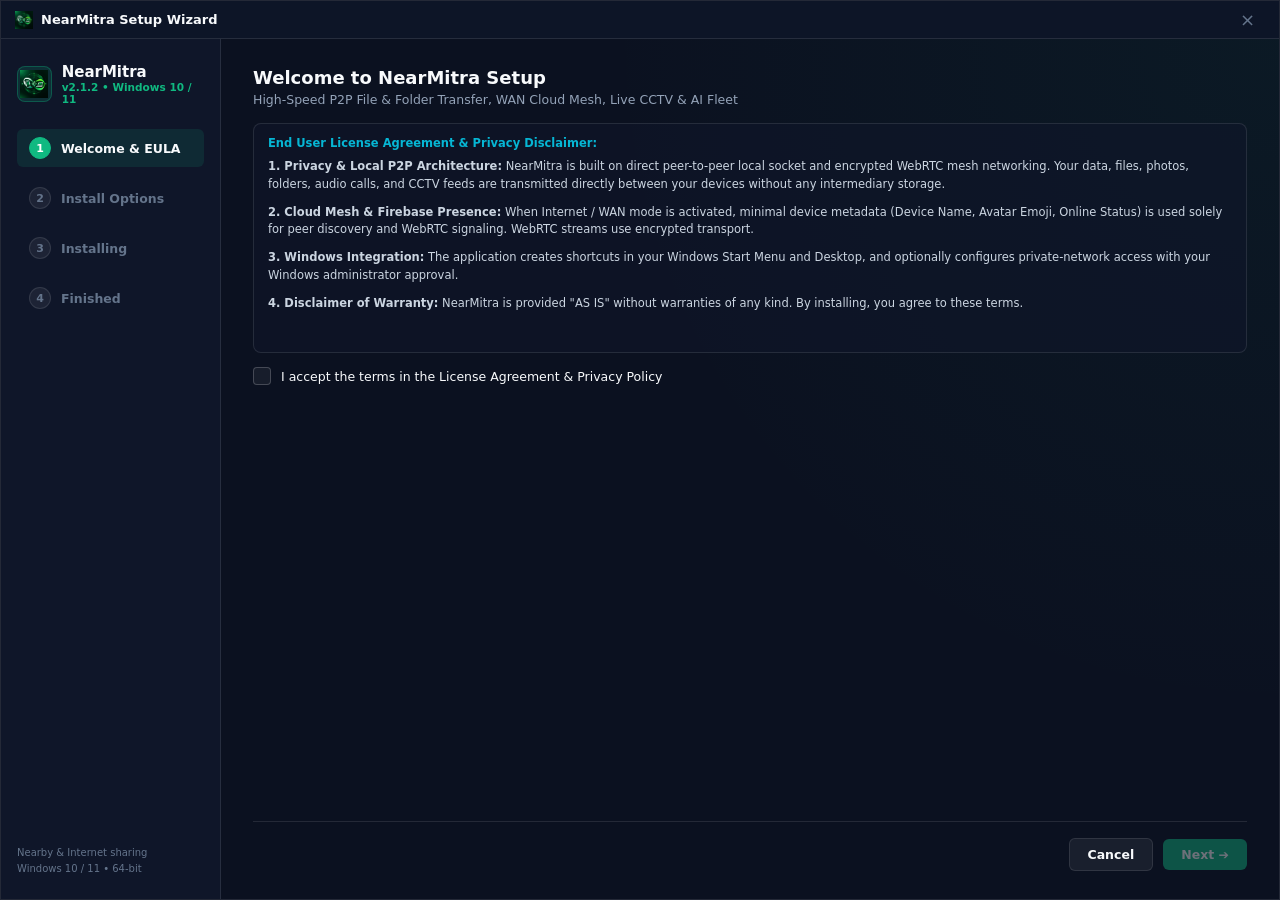
==== commit 7b77996f: "fix: unify nearby chat and calls, complete Windows integrations, and polish mobile chat Unify Nearby" ====
--- a/nearmitra-windows-app/installer/web/index.html
+++ b/nearmitra-windows-app/installer/web/index.html
@@ -3,2728 +3,186 @@
 <head>
   <meta charset="UTF-8">
   <meta name="viewport" content="width=device-width, initial-scale=1.0">
-  <title>NearMitra - Local AI & High-Speed P2P Mesh</title>
-  <link rel="icon" type="image/x-icon" href="/favicon.ico">
+  <title>NearMitra Setup Wizard</title>
   <link rel="stylesheet" href="style.css">
-  <link rel="preconnect" href="https://fonts.googleapis.com">
-  <link rel="preconnect" href="https://fonts.gstatic.com" crossorigin>
-  <link href="https://fonts.googleapis.com/css2?family=Inter:ital,opsz,wght@0,14..32,300;0,14..32,400;0,14..32,500;0,14..32,600;0,14..32,700;1,14..32,400&family=Plus+Jakarta+Sans:wght@400;500;600;700;800&display=swap" rel="stylesheet">
 </head>
-<body class="dark-theme">
+<body>
+  <div class="window-frame">
+    <!-- Title Bar -->
+    <header class="titlebar">
+      <div class="titlebar-left">
+        <img src="logo.png" alt="" width="18" height="18">
+        <span class="titlebar-title">NearMitra Setup Wizard</span>
+      </div>
+      <div class="titlebar-controls">
+        <button class="win-btn close-btn" onclick="closeInstaller()" title="Close Setup">&times;</button>
+      </div>
+    </header>
 
-  <!-- ══════════════ INCOMING CALL RINGING OVERLAY ══════════════ -->
-  <div id="incomingCallOverlay" style="display:none;" class="incoming-call-overlay">
-    <div class="incoming-call-card">
-      <div class="ic-pulse-ring"></div>
-      <div class="ic-avatar" id="icAvatar">SU</div>
-      <div class="ic-info">
-        <span class="ic-label">Incoming Call</span>
-        <h3 class="ic-name" id="icPeerName">Unknown</h3>
-        <span class="ic-type" id="icCallType">Audio • P2P WebRTC</span>
-      </div>
-      <div class="ic-actions">
-        <button class="ic-btn ic-decline" onclick="declineIncomingCall()" title="Decline">
-          <svg viewBox="0 0 24 24" fill="none" stroke="currentColor" stroke-width="2.5"><path d="M10.68 13.31a16 16 0 0 0 3.41 2.6l1.27-1.27a2 2 0 0 1 2.11-.45 12.84 12.84 0 0 0 2.81.7 2 2 0 0 1 1.72 2v3a2 2 0 0 1-2.18 2 19.79 19.79 0 0 1-8.63-3.07 19.5 19.5 0 0 1-6-6 19.79 19.79 0 0 1-3.07-8.67A2 2 0 0 1 4.11 2h3a2 2 0 0 1 2 1.72 12.84 12.84 0 0 0 .7 2.81 2 2 0 0 1-.45 2.11L8.09 9.91"/></svg>
-          <span>Decline</span>
-        </button>
-        <button class="ic-btn ic-answer" onclick="answerIncomingCall()" title="Answer">
-          <svg viewBox="0 0 24 24" fill="none" stroke="currentColor" stroke-width="2.5"><path d="M22 16.92v3a2 2 0 0 1-2.18 2 19.79 19.79 0 0 1-8.63-3.07 19.5 19.5 0 0 1-6-6 19.79 19.79 0 0 1-3.07-8.67A2 2 0 0 1 4.11 2h3a2 2 0 0 1 2 1.72 12.84 12.84 0 0 0 .7 2.81 2 2 0 0 1-.45 2.11L8.09 9.91a16 16 0 0 0 6.72 6.72l1.27-1.27a2 2 0 0 1 2.11-.45 12.84 12.84 0 0 0 2.81.7A2 2 0 0 1 22 16.92z"/></svg>
-          <span>Answer</span>
-        </button>
-      </div>
+    <!-- Main Container -->
+    <div class="installer-container">
+      <!-- Left Sidebar Steps -->
+      <aside class="installer-sidebar">
+        <div class="brand-badge">
+          <div class="brand-avatar"><img src="logo.png" alt="NearMitra" width="28" height="28"></div>
+          <div class="brand-info">
+            <div class="brand-title">NearMitra</div>
+            <div class="brand-ver" id="sidebarVersion">v2.1.2 • Windows 10 / 11</div>
+          </div>
+        </div>
+
+        <nav class="step-nav">
+          <div class="step-item active" id="stepNav1">
+            <span class="step-num">1</span>
+            <span class="step-label">Welcome & EULA</span>
+          </div>
+          <div class="step-item" id="stepNav2">
+            <span class="step-num">2</span>
+            <span class="step-label">Install Options</span>
+          </div>
+          <div class="step-item" id="stepNav3">
+            <span class="step-num">3</span>
+            <span class="step-label">Installing</span>
+          </div>
+          <div class="step-item" id="stepNav4">
+            <span class="step-num">4</span>
+            <span class="step-label">Finished</span>
+          </div>
+        </nav>
+
+        <div class="sidebar-footer">
+          <span>Nearby & Internet sharing</span>
+          <span>Windows 10 / 11 • 64-bit</span>
+        </div>
+      </aside>
+
+      <!-- Right Content Stages -->
+      <main class="installer-content">
+        <!-- STAGE 1: Welcome & EULA -->
+        <section class="stage-pane active" id="stage1">
+          <div class="stage-header">
+            <h2>Welcome to NearMitra Setup</h2>
+            <p>High-Speed P2P File & Folder Transfer, WAN Cloud Mesh, Live CCTV & AI Fleet</p>
+          </div>
+
+          <div class="eula-container">
+            <div class="eula-title">End User License Agreement & Privacy Disclaimer:</div>
+            <div class="eula-body">
+              <p><strong>1. Privacy & Local P2P Architecture:</strong> NearMitra is built on direct peer-to-peer local socket and encrypted WebRTC mesh networking. Your data, files, photos, folders, audio calls, and CCTV feeds are transmitted directly between your devices without any intermediary storage.</p>
+              <p><strong>2. Cloud Mesh & Firebase Presence:</strong> When Internet / WAN mode is activated, minimal device metadata (Device Name, Avatar Emoji, Online Status) is used solely for peer discovery and WebRTC signaling. WebRTC streams use encrypted transport.</p>
+              <p><strong>3. Windows Integration:</strong> The application creates shortcuts in your Windows Start Menu and Desktop, and optionally configures private-network access with your Windows administrator approval.</p>
+              <p><strong>4. Disclaimer of Warranty:</strong> NearMitra is provided "AS IS" without warranties of any kind. By installing, you agree to these terms.</p>
+            </div>
+          </div>
+
+          <div class="form-check" style="margin-top:14px;">
+            <label class="custom-checkbox">
+              <input type="checkbox" id="chkEulaAgree" onchange="toggleEulaAgree(this.checked)">
+              <span class="checkmark"></span>
+              <span class="label-text">I accept the terms in the License Agreement & Privacy Policy</span>
+            </label>
+          </div>
+
+          <div class="stage-footer">
+            <button class="btn btn-secondary" onclick="closeInstaller()">Cancel</button>
+            <button class="btn btn-primary" id="btnStep1Next" onclick="goToStep(2)" disabled>Next ➔</button>
+          </div>
+        </section>
+
+        <!-- STAGE 2: Options & Destination -->
+        <section class="stage-pane" id="stage2">
+          <div class="stage-header">
+            <h2>Installation Options</h2>
+            <p>Select destination directory and shortcut preferences</p>
+          </div>
+
+          <div class="options-group">
+            <label class="opt-label">Destination Folder:</label>
+            <div class="dir-input-row">
+              <input type="text" id="txtInstallPath" class="form-input" readonly value="%LOCALAPPDATA%\Programs\NearMitra">
+            </div>
+            <span class="opt-hint">App installs in your user profile. Private-network setup asks for administrator approval.</span>
+          </div>
+
+          <div class="options-group" style="margin-top:18px;">
+            <label class="opt-label">Shortcut Preferences:</label>
+            <div class="checkbox-list">
+              <label class="custom-checkbox">
+                <input type="checkbox" id="chkDesktop" checked>
+                <span class="checkmark"></span>
+                <span class="label-text">Create Desktop Shortcut (NearMitra.lnk)</span>
+              </label>
+
+              <label class="custom-checkbox">
+                <input type="checkbox" id="chkStartMenu" checked>
+                <span class="checkmark"></span>
+                <span class="label-text">Add to Windows Start Menu Programs</span>
+              </label>
+
+              <label class="custom-checkbox">
+                <input type="checkbox" id="chkAutostart">
+                <span class="checkmark"></span>
+                <span class="label-text">Auto-start NearMitra minimized when Windows starts</span>
+              </label>
+            </div>
+          </div>
+
+          <label class="custom-checkbox"><input type="checkbox" id="chkPrivateNetwork" checked><span class="checkmark"></span><span class="label-text">Allow Nearby on private networks (Windows administrator prompt)</span></label>
+          <div class="stage-footer">
+            <button class="btn btn-secondary" onclick="goToStep(1)">➔ Back</button>
+            <button class="btn btn-primary btn-install" onclick="startInstallation()">Install Now ⚡</button>
+          </div>
+        </section>
+
+        <!-- STAGE 3: Installing Progress -->
+        <section class="stage-pane" id="stage3">
+          <div class="stage-header">
+            <h2>Installing NearMitra...</h2>
+            <p id="installStatusSub">Extracting core binaries and setting up Windows runtime</p>
+          </div>
+
+          <div class="install-progress-card">
+            <div class="progress-status-row">
+              <span id="installStatusText">Extracting NearMitra.exe...</span>
+              <span id="installPercent">0%</span>
+            </div>
+            <div class="progress-track">
+              <div class="progress-bar" id="installProgressBar"></div>
+            </div>
+            <div class="install-details-log" id="installLogBox">
+              <div>[Installer] Initializing standalone setup engine...</div>
+            </div>
+          </div>
+
+          <div class="stage-footer">
+            <button class="btn btn-secondary" disabled>Please wait...</button>
+          </div>
+        </section>
+
+        <!-- STAGE 4: Completed -->
+        <section class="stage-pane" id="stage4">
+          <div class="stage-header text-center" style="margin-top:20px;">
+            <div class="success-badge-circle">✓</div>
+            <h2 style="margin-top:12px; font-size:20px; color:#10B981;">Installation Completed Successfully!</h2>
+            <p>NearMitra is installed and ready to use on your PC.</p><p id="finishWarning" role="status" style="color:#b45309;font-size:12px;"></p>
+          </div>
+
+          <div class="finish-options" style="margin:24px auto; max-width:320px;">
+            <label class="custom-checkbox">
+              <input type="checkbox" id="chkLaunchApp" checked>
+              <span class="checkmark"></span>
+              <span class="label-text" style="font-weight:600;">Launch NearMitra now</span>
+            </label>
+          </div>
+
+          <div class="stage-footer" style="justify-content:center;">
+            <button class="btn btn-primary" style="padding:10px 48px; font-size:14px;" onclick="finishInstaller()">Finish 🎉</button>
+          </div>
+        </section>
+      </main>
     </div>
   </div>
 
-  <!-- Windows 11 Fluent Titlebar -->
-  <header class="app-titlebar">
-    <div class="titlebar-left">
-      <div class="app-brand-badge">
-        <img src="/logo.png" class="brand-logo-img" alt="NearMitra">
-        <span class="brand-title-text">NearMitra</span>
-      </div>
-      <nav class="titlebar-menu">
-        <span class="menu-item active">Home</span>
-        <span class="menu-item" onclick="switchTab('cctv')">CCTV</span>
-        <span class="menu-item" onclick="switchTab('voice')">Voice</span>
-        <span class="menu-item" onclick="switchTab('ai')">AI Hub</span>
-        <span class="menu-item" onclick="switchTab('iot')">IoT</span>
-      </nav>
-    </div>
-
-    <!-- Central Search Pill -->
-    <div class="titlebar-search-container">
-      <div class="search-pill">
-        <svg class="search-icon" viewBox="0 0 24 24" fill="none" stroke="currentColor" stroke-width="2"><circle cx="11" cy="11" r="8"/><path d="m21 21-4.3-4.3"/></svg>
-        <input type="text" id="globalSearchInput" placeholder="Search devices, LAN hosts, chats, sensors... (Ctrl + K)" oninput="filterMasterList(this.value)">
-        <span class="search-shortcut">Ctrl+K</span>
-      </div>
-    </div>
-
-    <!-- Right Controls -->
-    <div class="titlebar-right">
-      <div class="status-pill-header">
-        <span class="status-dot-pulse"></span>
-        <span id="meshStatusHeader">Wi-Fi 6 • 866 Mbps</span>
-      </div>
-      <button class="titlebar-btn" onclick="openManualPairModal()" title="Connect by IP">
-        <svg viewBox="0 0 24 24" fill="none" stroke="currentColor" stroke-width="2"><path d="M16 21v-2a4 4 0 0 0-4-4H6a4 4 0 0 0-4 4v2"/><circle cx="9" cy="7" r="4"/><line x1="19" x2="19" y1="8" y2="14"/><line x1="22" x2="16" y1="11" y2="11"/></svg>
-      </button>
-      <button class="titlebar-btn" onclick="toggleAppTheme()" id="themeBtnTop" title="Toggle Theme">
-        <svg viewBox="0 0 24 24" fill="none" stroke="currentColor" stroke-width="2"><path d="M12 3a6 6 0 0 0 9 9 9 9 0 1 1-9-9Z"/></svg>
-      </button>
-      <button class="titlebar-btn notify-btn" onclick="switchTab('logs')" title="Transfers & Logs">
-        <svg viewBox="0 0 24 24" fill="none" stroke="currentColor" stroke-width="2"><path d="M6 8a6 6 0 0 1 12 0c0 7 3 9 3 9H3s3-2 3-9"/><path d="M10.3 21a1.94 1.94 0 0 0 3.4 0"/></svg>
-        <span class="notification-count" id="headerLogBadge">0</span>
-      </button>
-    </div>
-  </header>
-
-  <!-- Command Ribbon -->
-  <section class="command-ribbon">
-    <div class="ribbon-action-group">
-      <button class="ribbon-btn ribbon-btn-primary" onclick="openAttachModal()">
-        <svg viewBox="0 0 24 24" fill="none" stroke="currentColor" stroke-width="2"><path d="M14.5 2H6a2 2 0 0 0-2 2v16a2 2 0 0 0 2 2h12a2 2 0 0 0 2-2V7.5L14.5 2z"/><polyline points="14 2 14 8 20 8"/><path d="M12 18v-6"/><path d="m9 15 3-3 3 3"/></svg>
-        <span>Send File</span>
-      </button>
-      <button class="ribbon-btn" onclick="triggerSendFolder()">
-        <svg viewBox="0 0 24 24" fill="none" stroke="currentColor" stroke-width="2" style="stroke: #3B82F6;"><path d="M4 20h16a2 2 0 0 0 2-2V8a2 2 0 0 0-2-2h-7.93a2 2 0 0 1-1.66-.9l-.82-1.2A2 2 0 0 0 7.93 3H4a2 2 0 0 0-2 2v13c0 1.1.9 2 2 2Z"/></svg>
-        <span>Send Folder</span>
-      </button>
-      <button class="ribbon-btn" onclick="switchTab('cctv')">
-        <svg viewBox="0 0 24 24" fill="none" stroke="currentColor" stroke-width="2" style="stroke: #EF4444;"><path d="m22 8-6 4 6 4V8Z"/><rect width="14" height="12" x="2" y="6" rx="2"/></svg>
-        <span>CCTV</span>
-      </button>
-      <button class="ribbon-btn" onclick="switchTab('voice')">
-        <svg viewBox="0 0 24 24" fill="none" stroke="currentColor" stroke-width="2" style="stroke: #8B5CF6;"><path d="M12 2a3 3 0 0 0-3 3v7a3 3 0 0 0 6 0V5a3 3 0 0 0-3-3Z"/><path d="M19 10v2a7 7 0 0 1-14 0v-2"/><line x1="12" x2="12" y1="19" y2="22"/></svg>
-        <span>Walkie</span>
-      </button>
-      <button class="ribbon-btn" onclick="switchTab('ai')">
-        <svg viewBox="0 0 24 24" fill="none" stroke="currentColor" stroke-width="2" style="stroke: #EC4899;"><path d="M12 2a8 8 0 0 0-8 8c0 3.1 1.8 5.8 4.5 7.1L8 22h8l-.5-4.9c2.7-1.3 4.5-4 4.5-7.1a8 8 0 0 0-8-8z"/><path d="M9 10h.01"/><path d="M15 10h.01"/><path d="M9.5 14a3.5 3.5 0 0 0 5 0"/></svg>
-        <span>AI Fleet</span>
-      </button>
-      <button class="ribbon-btn" onclick="switchTab('iot')">
-        <svg viewBox="0 0 24 24" fill="none" stroke="currentColor" stroke-width="2" style="stroke: #F59E0B;"><path d="M12 2v20"/><path d="m4.93 4.93 4.24 4.24"/><path d="m14.83 14.83 4.24 4.24"/><path d="M2 12h20"/><path d="m19.07 4.93-4.24 4.24"/><path d="m9.17 14.83-4.24 4.24"/></svg>
-        <span>Smart IoT</span>
-      </button>
-    </div>
-    <div class="ribbon-right-tools">
-      <button class="ribbon-icon-btn" onclick="scanLANSubnet()" title="Scan Subnet">
-        <svg viewBox="0 0 24 24" fill="none" stroke="currentColor" stroke-width="2"><circle cx="12" cy="12" r="10"/><line x1="2" y1="12" x2="22" y2="12"/><path d="M12 2a15.3 15.3 0 0 1 4 10 15.3 15.3 0 0 1-4 10 15.3 15.3 0 0 1-4-10 15.3 15.3 0 0 1 4-10z"/></svg>
-      </button>
-      <button class="ribbon-icon-btn" onclick="refreshDiscoveryState()" title="Refresh Discovery">
-        <svg viewBox="0 0 24 24" fill="none" stroke="currentColor" stroke-width="2"><path d="M21.5 2v6h-6M21.34 15.57a10 10 0 1 1-.57-8.38l5.67-5.67"/></svg>
-      </button>
-      <button class="ribbon-icon-btn" onclick="openSaveDirectory()" title="Open Folder">
-        <svg viewBox="0 0 24 24" fill="none" stroke="currentColor" stroke-width="2"><path d="M22 19a2 2 0 0 1-2 2H4a2 2 0 0 1-2-2V5a2 2 0 0 1 2-2h5l2 3h9a2 2 0 0 1 2 2z"/></svg>
-      </button>
-    </div>
-  </section>
-
-  <!-- Main Work Environment -->
-  <div class="app-workspace">
-
-    <!-- 1. Activity Bar -->
-    <aside class="activity-bar">
-      <div class="activity-top">
-        <button class="activity-btn active" data-tab="radar" title="LAN / Radar">
-          <div class="activity-icon-wrap" style="color: #10B981;">
-            <svg viewBox="0 0 24 24" fill="none" stroke="currentColor" stroke-width="2.2"><circle cx="12" cy="12" r="10"/><path d="M12 2a14.5 14.5 0 0 0 0 20 14.5 14.5 0 0 0 0-20"/><path d="M2 12h20"/></svg>
-          </div>
-          <span class="activity-badge" id="badgePeerCount">0</span>
-        </button>
-
-        <button class="activity-btn" data-tab="chat" title="Chat">
-          <div class="activity-icon-wrap" style="color: #3B82F6;">
-            <svg viewBox="0 0 24 24" fill="none" stroke="currentColor" stroke-width="2.2"><path d="M21 15a2 2 0 0 1-2 2H7l-4 4V5a2 2 0 0 1 2-2h14a2 2 0 0 1 2 2z"/></svg>
-          </div>
-        </button>
-
-        <button class="activity-btn" data-tab="cctv" title="CCTV">
-          <div class="activity-icon-wrap" style="color: #EF4444;">
-            <svg viewBox="0 0 24 24" fill="none" stroke="currentColor" stroke-width="2.2"><path d="m22 8-6 4 6 4V8Z"/><rect width="14" height="12" x="2" y="6" rx="2"/></svg>
-          </div>
-          <span class="activity-live-dot"></span>
-        </button>
-
-        <button class="activity-btn" data-tab="voice" title="Voice">
-          <div class="activity-icon-wrap" style="color: #8B5CF6;">
-            <svg viewBox="0 0 24 24" fill="none" stroke="currentColor" stroke-width="2.2"><path d="M22 16.92v3a2 2 0 0 1-2.18 2 19.79 19.79 0 0 1-8.63-3.07 19.5 19.5 0 0 1-6-6 19.79 19.79 0 0 1-3.07-8.67A2 2 0 0 1 4.11 2h3a2 2 0 0 1 2 1.72 12.84 12.84 0 0 0 .7 2.81 2 2 0 0 1-.45 2.11L8.09 9.91a16 16 0 0 0 6 6l1.27-1.27a2 2 0 0 1 2.11-.45 12.84 12.84 0 0 0 2.81.7A2 2 0 0 1 22 16.92z"/></svg>
-          </div>
-        </button>
-
-        <button class="activity-btn" data-tab="ai" title="AI Hub">
-          <div class="activity-icon-wrap" style="color: #EC4899;">
-            <svg viewBox="0 0 24 24" fill="none" stroke="currentColor" stroke-width="2.2"><path d="M12 2a8 8 0 0 0-8 8c0 3.1 1.8 5.8 4.5 7.1L8 22h8l-.5-4.9c2.7-1.3 4.5-4 4.5-7.1a8 8 0 0 0-8-8z"/><path d="M9 10h.01"/><path d="M15 10h.01"/><path d="M9.5 14a3.5 3.5 0 0 0 5 0"/></svg>
-          </div>
-        </button>
-
-        <button class="activity-btn" data-tab="iot" title="IoT">
-          <div class="activity-icon-wrap" style="color: #F59E0B;">
-            <svg viewBox="0 0 24 24" fill="none" stroke="currentColor" stroke-width="2.2"><path d="M12 2v20"/><path d="m4.93 4.93 4.24 4.24"/><path d="m14.83 14.83 4.24 4.24"/><path d="M2 12h20"/><path d="m19.07 4.93-4.24 4.24"/><path d="m9.17 14.83-4.24 4.24"/></svg>
-          </div>
-        </button>
-
-        <button class="activity-btn" data-tab="recents" title="Recents & Storage">
-          <div class="activity-icon-wrap" style="color: #F59E0B;">
-            <svg viewBox="0 0 24 24" fill="none" stroke="currentColor" stroke-width="2.2"><circle cx="12" cy="12" r="10"/><polyline points="12 6 12 12 16 14"/></svg>
-          </div>
-        </button>
-
-        <button class="activity-btn" data-tab="logs" title="Logs">
-          <div class="activity-icon-wrap" style="color: #06B6D4;">
-            <svg viewBox="0 0 24 24" fill="none" stroke="currentColor" stroke-width="2.2"><path d="M3 3v18h18"/><path d="m19 9-5 5-4-4-3 3"/></svg>
-          </div>
-        </button>
-      </div>
-
-      <div class="activity-bottom">
-        <button class="activity-btn" data-tab="settings" title="Settings">
-          <div class="activity-icon-wrap" style="color: #94A3B8;">
-            <svg viewBox="0 0 24 24" fill="none" stroke="currentColor" stroke-width="2.2"><path d="M12.22 2h-.44a2 2 0 0 0-2 2v.18a2 2 0 0 1-1 1.73l-.43.25a2 2 0 0 1-2 0l-.15-.08a2 2 0 0 0-2.73.73l-.22.38a2 2 0 0 0 .73 2.73l.15.1a2 2 0 0 1 1 1.72v.51a2 2 0 0 1-1 1.74l-.15.09a2 2 0 0 0-.73 2.73l.22.38a2 2 0 0 0 2.73.73l.15-.08a2 2 0 0 1 2 0l.43.25a2 2 0 0 1 1 1.73V20a2 2 0 0 0 2 2h.44a2 2 0 0 0 2-2v-.18a2 2 0 0 1 1-1.73l.43-.25a2 2 0 0 1 2 0l.15.08a2 2 0 0 0 2.73-.73l.22-.39a2 2 0 0 0-.73-2.73l-.15-.08a2 2 0 0 1-1-1.74v-.5a2 2 0 0 1 1-1.74l.15-.09a2 2 0 0 0 .73-2.73l-.22-.38a2 2 0 0 0-2.73-.73l-.15.08a2 2 0 0 1-2 0l-.43-.25a2 2 0 0 1-1-1.73V4a2 2 0 0 0-2-2z"/><circle cx="12" cy="12" r="3"/></svg>
-          </div>
-        </button>
-
-        <div class="user-avatar-node clickable" id="userAvatarNode" title="Device Profile & Identity (Click to edit)" onclick="openDeviceProfileModal()">
-          <span id="userAvatarNodeDisplay">💻</span>
-          <span class="user-status-dot"></span>
-        </div>
-      </div>
-    </aside>
-
-    <!-- 2. Master List Column -->
-    <section class="master-list-pane">
-      
-      <!-- 3 Connection Modes: Nearby, P2P, Internet / WAN -->
-      <div class="connection-mode-container">
-        <div class="connection-mode-tabs">
-          <button class="mode-tab-btn active" id="btnModeNearby" onclick="setConnectionMode('nearby')" title="Nearby Subnet Devices">
-            <svg viewBox="0 0 24 24" fill="none" stroke="currentColor" stroke-width="2.2"><rect x="2" y="2" width="20" height="8" rx="2"/><rect x="2" y="14" width="20" height="8" rx="2"/><line x1="6" y1="6" x2="6.01" y2="6"/><line x1="6" y1="18" x2="6.01" y2="18"/></svg>
-            <span>Nearby</span>
-            <span class="mode-badge" id="modeNearbyBadge">0</span>
-          </button>
-          <button class="mode-tab-btn" id="btnModeP2P" onclick="setConnectionMode('p2p')" title="P2P Mesh Peers">
-            <svg viewBox="0 0 24 24" fill="none" stroke="currentColor" stroke-width="2.2"><path d="M5 12.55a11 11 0 0 1 14.08 0"/><path d="M1.42 9a16 16 0 0 1 21.16 0"/><circle cx="12" cy="20" r="1.5" fill="currentColor"/></svg>
-            <span>P2P</span>
-            <span class="mode-badge" id="modeP2PBadge">0</span>
-          </button>
-          <button class="mode-tab-btn" id="btnModeWAN" onclick="setConnectionMode('wan')" title="Internet / WAN Gateway">
-            <svg viewBox="0 0 24 24" fill="none" stroke="currentColor" stroke-width="2.2"><circle cx="12" cy="12" r="10"/><line x1="2" y1="12" x2="22" y2="12"/><path d="M12 2a15.3 15.3 0 0 1 4 10 15.3 15.3 0 0 1-4 10 15.3 15.3 0 0 1-4-10 15.3 15.3 0 0 1 4-10z"/></svg>
-            <span>Internet / WAN</span>
-          </button>
-        </div>
-      </div>
-
-      <!-- Quick Search Bar -->
-      <div class="master-search-bar-wrap">
-        <div class="master-search-input-box">
-          <svg viewBox="0 0 24 24" fill="none" stroke="currentColor" stroke-width="2" class="search-icon"><circle cx="11" cy="11" r="8"/><line x1="21" y1="21" x2="16.65" y2="16.65"/></svg>
-          <input type="text" id="masterSearchInput" placeholder="Search devices by name or IP..." oninput="onMasterSearchInput(this.value)" autocomplete="off" spellcheck="false" />
-          <button class="search-clear-btn" id="masterSearchClearBtn" onclick="clearMasterSearch()" title="Clear search">✕</button>
-        </div>
-      </div>
-
-      <!-- Segment Filter Pills -->
-      <div class="master-segment-header">
-        <div class="segment-tabs">
-          <button class="segment-pill active" id="segPillActive" onclick="filterSegment('focused')">Online</button>
-          <button class="segment-pill" id="segPillAll" onclick="filterSegment('other')">All</button>
-          <button class="segment-pill" id="segPillIoT" onclick="filterSegment('iot')">IoT</button>
-        </div>
-        <div class="segment-actions">
-          <button class="mini-tool-btn" title="Scan LAN" onclick="scanLANSubnet()"><svg viewBox="0 0 24 24" fill="none" stroke="currentColor" stroke-width="2"><circle cx="12" cy="12" r="10"/><line x1="2" y1="12" x2="22" y2="12"/><path d="M12 2a15.3 15.3 0 0 1 4 10 15.3 15.3 0 0 1-4 10 15.3 15.3 0 0 1-4-10 15.3 15.3 0 0 1 4-10z"/></svg></button>
-          <button class="mini-tool-btn" title="Sort" onclick="toggleSortOrder()"><svg viewBox="0 0 24 24" fill="none" stroke="currentColor" stroke-width="2"><path d="m3 16 4 4 4-4"/><path d="M7 20V4"/><path d="m21 8-4-4-4 4"/><path d="M17 4v16"/></svg></button>
-          <button class="mini-tool-btn" title="Pair IP" onclick="openManualPairModal()"><svg viewBox="0 0 24 24" fill="none" stroke="currentColor" stroke-width="2"><path d="M16 21v-2a4 4 0 0 0-4-4H6a4 4 0 0 0-4 4v2"/><circle cx="9" cy="7" r="4"/><line x1="19" x2="19" y1="8" y2="14"/><line x1="22" x2="16" y1="11" y2="11"/></svg></button>
-        </div>
-      </div>
-
-      <!-- Master List Items -->
-      <div class="master-items-scroll" id="masterItemsList">
-        <!-- Dynamically rendered -->
-      </div>
-    </section>
-
-    <!-- 3. Detail Workspace -->
-    <main class="detail-workspace-pane">
-
-      <!-- Hero Header Bar -->
-      <div class="hero-alert-banner">
-        <div class="alert-icon-wrap">
-          <svg viewBox="0 0 24 24" fill="none" stroke="currentColor" stroke-width="2"><path d="M12 22s8-4 8-10V5l-8-3-8 3v7c0 6 8 10 8 10z"/></svg>
-        </div>
-        <div class="alert-text-block">
-          <span class="alert-headline" id="heroAlertTitle">NearMitra Local Network</span>
-          <span class="alert-subline" id="heroAlertSubtitle">50+ MB/s Socket • AES-256 Encrypted • Zero-Data Mesh</span>
-        </div>
-        <button class="btn btn-sm btn-primary" onclick="openManualPairModal()">
-          <svg viewBox="0 0 24 24" fill="none" stroke="currentColor" stroke-width="2"><path d="M12 5v14M5 12h14"/></svg>
-          <span>Connect IP</span>
-        </button>
-      </div>
-
-      <!-- TAB PANE 0: RADAR & PEERS (Detail) -->
-      <section id="tab-radar" class="tab-pane active">
-        <div class="detail-header-card" id="detailHeaderCard">
-          <div class="peer-hero-info">
-            <div class="hero-avatar-large bg-emerald" id="heroPeerAvatar">
-              <svg viewBox="0 0 24 24" fill="none" stroke="currentColor" stroke-width="2"><rect x="2" y="2" width="20" height="8" rx="2"/><rect x="2" y="14" width="20" height="8" rx="2"/></svg>
-            </div>
-            <div>
-              <div class="hero-title-row">
-                <h2 class="hero-title" id="heroPeerName">Select a Device</h2>
-                <span class="badge badge-emerald" id="heroPeerStatus">Online</span>
-                <span class="badge badge-blue" id="heroPeerType">TCP Socket</span>
-              </div>
-              <p class="hero-subtext" id="heroPeerMeta">IP: <strong id="heroPeerIP">192.168.1.1</strong></p>
-            </div>
-          </div>
-
-          <div class="hero-actions-row">
-            <button class="btn btn-primary" onclick="openAttachModal()">
-              <svg viewBox="0 0 24 24" fill="none" stroke="currentColor" stroke-width="2"><path d="M14.5 2H6a2 2 0 0 0-2 2v16a2 2 0 0 0 2 2h12a2 2 0 0 0 2-2V7.5L14.5 2z"/><polyline points="14 2 14 8 20 8"/><path d="M12 18v-6"/><path d="m9 15 3-3 3 3"/></svg>
-              <span>Send Files</span>
-            </button>
-            <button class="btn btn-secondary" onclick="switchTab('chat')">
-              <svg viewBox="0 0 24 24" fill="none" stroke="currentColor" stroke-width="2"><path d="M21 15a2 2 0 0 1-2 2H7l-4 4V5a2 2 0 0 1 2-2h14a2 2 0 0 1 2 2z"/></svg>
-              <span>Chat</span>
-            </button>
-            <button class="btn btn-secondary" onclick="switchTab('cctv')">
-              <svg viewBox="0 0 24 24" fill="none" stroke="currentColor" stroke-width="2"><path d="m22 8-6 4 6 4V8Z"/><rect width="14" height="12" x="2" y="6" rx="2"/></svg>
-              <span>CCTV</span>
-            </button>
-            <button class="btn btn-secondary" onclick="switchTab('voice')">
-              <svg viewBox="0 0 24 24" fill="none" stroke="currentColor" stroke-width="2"><path d="M22 16.92v3a2 2 0 0 1-2.18 2 19.79 19.79 0 0 1-8.63-3.07 19.5 19.5 0 0 1-6-6 19.79 19.79 0 0 1-3.07-8.67A2 2 0 0 1 4.11 2h3a2 2 0 0 1 2 1.72 12.84 12.84 0 0 0 .7 2.81 2 2 0 0 1-.45 2.11L8.09 9.91a16 16 0 0 0 6 6l1.27-1.27a2 2 0 0 1 2.11-.45 12.84 12.84 0 0 0 2.81.7A2 2 0 0 1 22 16.92z"/></svg>
-              <span>Voice</span>
-            </button>
-          </div>
-        </div>
-
-        <!-- Drag & Drop Zone -->
-        <div class="drag-drop-zone" onclick="triggerSendFile()" ondragover="event.preventDefault()" ondrop="handleDropFile(event)">
-          <div class="drop-icon-circle">
-            <svg viewBox="0 0 24 24" fill="none" stroke="currentColor" stroke-width="2"><path d="M21 15v4a2 2 0 0 1-2 2H5a2 2 0 0 1-2-2v-4"/><polyline points="17 8 12 3 7 8"/><line x1="12" x2="12" y1="3" y2="15"/></svg>
-          </div>
-          <h3 class="drop-title">Drop Files for Fast 50+ MB/s Transfer</h3>
-          <p class="drop-subtitle">Click to browse or drag and drop files / folders.</p>
-        </div>
-
-        <!-- Radar Stats -->
-        <div class="radar-card-container">
-          <div class="radar-hud">
-            <div class="radar-rings">
-              <div class="ring ring-1"></div>
-              <div class="ring ring-2"></div>
-              <div class="ring ring-3"></div>
-              <div class="radar-scanner"></div>
-              <div class="radar-center-node">
-                <svg viewBox="0 0 24 24" fill="none" stroke="currentColor" stroke-width="2"><rect width="20" height="14" x="2" y="3" rx="2"/><line x1="8" x2="16" y1="21" y2="21"/><line x1="12" x2="12" y1="17" y2="21"/></svg>
-              </div>
-            </div>
-          </div>
-          <div class="radar-stats-column">
-            <div class="stat-box">
-              <span class="stat-label">Host IP</span>
-              <span class="stat-value text-emerald" id="localNodeIP">192.168.1.2</span>
-            </div>
-            <div class="stat-box">
-              <span class="stat-label">Subnet Broadcast</span>
-              <span class="stat-value">255.255.255.255:43888</span>
-            </div>
-            <div class="stat-box">
-              <span class="stat-label">Transport Protocol</span>
-              <span class="stat-value text-blue">TCP Multi-Chunk v2</span>
-            </div>
-            <div class="stat-box">
-              <span class="stat-label">Encryption Suite</span>
-              <span class="stat-value text-purple">AES-GCM 256-Bit</span>
-            </div>
-          </div>
-        </div>
-      </section>
-
-      <!-- TAB PANE 1: CHAT -->
-      <section id="tab-chat" class="tab-pane">
-        <div class="chat-workspace-card">
-          <div class="chat-peer-bar">
-            <div class="chat-peer-profile-row">
-              <button class="btn-back-tool" onclick="navigateBack()" title="Back to Devices">
-                <svg viewBox="0 0 24 24" fill="none" stroke="currentColor" stroke-width="2.5"><path d="m15 18-6-6 6-6"/></svg>
-              </button>
-              <div class="card-avatar-circle bg-emerald" id="chatHeaderAvatar">
-                <span id="chatHeaderInitials">SM</span>
-              </div>
-              <div>
-                <h3 class="chat-title" id="chatHeaderTitle">Direct Message Channel</h3>
-                <span class="chat-status-text" id="chatHeaderStatus">Encrypted Direct Socket</span>
-              </div>
-            </div>
-            <div class="chat-tool-actions">
-              <button class="chat-btn-tool" onclick="clearActivePeerChat()" title="Clear Chat History"><svg viewBox="0 0 24 24" fill="none" stroke="currentColor" stroke-width="2"><path d="M3 6h18M19 6v14a2 2 0 0 1-2 2H7a2 2 0 0 1-2-2V6m3 0V4a2 2 0 0 1 2-2h4a2 2 0 0 1 2 2v2"/></svg></button>
-              <button class="chat-btn-tool" onclick="switchTab('voice')" title="Voice Call"><svg viewBox="0 0 24 24" fill="none" stroke="currentColor" stroke-width="2"><path d="M22 16.92v3a2 2 0 0 1-2.18 2 19.79 19.79 0 0 1-8.63-3.07 19.5 19.5 0 0 1-6-6 19.79 19.79 0 0 1-3.07-8.67A2 2 0 0 1 4.11 2h3a2 2 0 0 1 2 1.72 12.84 12.84 0 0 0 .7 2.81 2 2 0 0 1-.45 2.11L8.09 9.91a16 16 0 0 0 6 6l1.27-1.27a2 2 0 0 1 2.11-.45 12.84 12.84 0 0 0 2.81.7A2 2 0 0 1 22 16.92z"/></svg></button>
-              <button class="chat-btn-tool" onclick="switchTab('cctv')" title="CCTV Stream"><svg viewBox="0 0 24 24" fill="none" stroke="currentColor" stroke-width="2"><path d="m22 8-6 4 6 4V8Z"/><rect width="14" height="12" x="2" y="6" rx="2"/></svg></button>
-              <button class="chat-btn-tool" onclick="openAttachModal()" title="Attach / Send"><svg viewBox="0 0 24 24" fill="none" stroke="currentColor" stroke-width="2"><path d="M21.44 11.05l-9.19 9.19a6 6 0 0 1-8.49-8.49l9.19-9.19a4 4 0 0 1 5.66 5.66l-9.2 9.19a2 2 0 0 1-2.83-2.83l8.49-8.48"/></svg></button>
-            </div>
-          </div>
-
-          <!-- ── CHAT SUB-TAB TOGGLE (Peer Chat / Nearby AI) ── -->
-          <div class="chat-subtab-bar">
-            <button class="chat-subtab active" id="subtabPeerChat" onclick="setChatSubTab('peer')">
-              <svg viewBox="0 0 24 24" fill="none" stroke="currentColor" stroke-width="2" style="width:14px;height:14px;"><path d="M21 15a2 2 0 0 1-2 2H7l-4 4V5a2 2 0 0 1 2-2h14a2 2 0 0 1 2 2z"/></svg>
-              Peer Chat
-            </button>
-            <button class="chat-subtab" id="subtabNearbyAI" onclick="setChatSubTab('ai')">
-              <svg viewBox="0 0 24 24" fill="none" stroke="currentColor" stroke-width="2" style="width:14px;height:14px;"><path d="M12 2a8 8 0 0 0-8 8c0 3.1 1.8 5.8 4.5 7.1L8 22h8l-.5-4.9c2.7-1.3 4.5-4 4.5-7.1a8 8 0 0 0-8-8z"/><path d="M9 10h.01"/><path d="M15 10h.01"/><path d="M9.5 14a3.5 3.5 0 0 0 5 0"/></svg>
-              Nearby AI
-              <span class="subtab-ai-badge" id="aiSubtabProviderBadge">—</span>
-            </button>
-          </div>
-
-          <!-- ── PEER CHAT VIEW ── -->
-          <div id="chatViewPeer" style="display:flex; flex-direction:column; flex:1; overflow:hidden;">
-            <div class="chat-messages-container" id="chatStream" ondragover="handleChatDragOver(event)" ondragleave="handleChatDragLeave(event)" ondrop="handleChatDrop(event)">
-              <div class="chat-drop-overlay" id="chatDropOverlay">
-                <div class="drop-overlay-box">
-                  <svg viewBox="0 0 24 24" fill="none" stroke="currentColor" stroke-width="2"><path d="M21 15v4a2 2 0 0 1-2 2H5a2 2 0 0 1-2-2v-4"/><polyline points="17 8 12 3 7 8"/><line x1="12" x2="12" y1="3" y2="15"/></svg>
-                  <h3>Drop files to send directly</h3>
-                  <p id="dropTargetLabel">50+ MB/s Socket Transfer</p>
-                </div>
-              </div>
-              <div class="chat-date-divider"><span>Today</span></div>
-            </div>
-
-            <div class="chat-typing-bar" id="chatTypingBar" style="display:none;">
-              <div class="typing-bubble">
-                <span class="typing-dot"></span>
-                <span class="typing-dot"></span>
-                <span class="typing-dot"></span>
-                <span class="typing-text" id="typingPeerLabel">Peer is typing...</span>
-              </div>
-            </div>
-
-            <div class="quick-pills-row">
-              <button class="quick-pill" onclick="sendPresetText('Crop leaf health scan report')">Crop Health Scan</button>
-              <button class="quick-pill" onclick="sendPresetText('Turn ON Irrigation Pump for 15 minutes')">Irrigation Timer</button>
-              <button class="quick-pill" onclick="sendPresetText('Print Mandi Gate Pass Receipt')">Print Gate Pass</button>
-              <button class="quick-pill" onclick="sendPresetText('Start high-speed mesh benchmark')">Speed Benchmark</button>
-            </div>
-
-            <div class="chat-input-capsule">
-              <button class="input-tool-btn" onclick="openAttachModal()" title="Attach File / Media / Folder">
-                <svg viewBox="0 0 24 24" fill="none" stroke="currentColor" stroke-width="2"><path d="M21.44 11.05l-9.19 9.19a6 6 0 0 1-8.49-8.49l9.19-9.19a4 4 0 0 1 5.66 5.66l-9.2 9.19a2 2 0 0 1-2.83-2.83l8.49-8.48"/></svg>
-              </button>
-              <input type="text" id="chatInput" class="input-text-area" placeholder="Type message..." onkeydown="if(event.key==='Enter') sendChatMessage()" oninput="handleUserTyping()">
-              <button class="input-tool-btn" onclick="switchTab('voice')" title="Voice Note">
-                <svg viewBox="0 0 24 24" fill="none" stroke="currentColor" stroke-width="2"><path d="M12 2a3 3 0 0 0-3 3v7a3 3 0 0 0 6 0V5a3 3 0 0 0-3-3Z"/><path d="M19 10v2a7 7 0 0 1-14 0v-2"/></svg>
-              </button>
-              <button class="input-send-btn" onclick="sendChatMessage()">
-                <svg viewBox="0 0 24 24" fill="none" stroke="currentColor" stroke-width="2.5"><path d="m22 2-7 20-4-9-9-4Z"/><path d="M22 2 11 13"/></svg>
-              </button>
-            </div>
-          </div>
-
-          <!-- ── NEARBY AI CHAT VIEW ── -->
-          <div id="chatViewAI" style="display:none; flex-direction:column; flex:1; overflow:hidden;">
-            <!-- AI Provider Quick Selector -->
-            <div class="ai-chat-provider-bar">
-              <button class="ai-prov-pill active" id="aiProvPillGemini"  onclick="setAIChatProvider('gemini')">
-                <svg viewBox="0 0 24 24" fill="none" stroke="currentColor" stroke-width="2" style="width:13px;height:13px;"><path d="M12 2 2 7l10 5 10-5-10-5zM2 17l10 5 10-5M2 12l10 5 10-5"/></svg>
-                Gemini
-              </button>
-              <button class="ai-prov-pill" id="aiProvPillOpenAI" onclick="setAIChatProvider('openai')">
-                <svg viewBox="0 0 24 24" fill="none" stroke="currentColor" stroke-width="2" style="width:13px;height:13px;"><circle cx="12" cy="12" r="10"/><path d="M12 8v4l3 3"/></svg>
-                ChatGPT
-              </button>
-              <button class="ai-prov-pill" id="aiProvPillGroq" onclick="setAIChatProvider('groq')">
-                <svg viewBox="0 0 24 24" fill="none" stroke="currentColor" stroke-width="2" style="width:13px;height:13px;"><path d="M13 2L3 14h9l-1 8 10-12h-9l1-8z"/></svg>
-                Groq
-              </button>
-              <button class="ai-prov-pill" id="aiProvPillOllama" onclick="setAIChatProvider('ollama')">
-                <svg viewBox="0 0 24 24" fill="none" stroke="currentColor" stroke-width="2" style="width:13px;height:13px;"><rect x="3" y="3" width="18" height="18" rx="3"/><path d="M9 9h6M9 12h6M9 15h4"/></svg>
-                Ollama
-              </button>
-              <button class="ai-prov-pill ai-settings-pill" onclick="switchTab('ai')" title="AI Settings">
-                <svg viewBox="0 0 24 24" fill="none" stroke="currentColor" stroke-width="2" style="width:13px;height:13px;"><path d="M12.22 2h-.44a2 2 0 0 0-2 2v.18a2 2 0 0 1-1 1.73l-.43.25a2 2 0 0 1-2 0l-.15-.08a2 2 0 0 0-2.73.73l-.22.38a2 2 0 0 0 .73 2.73l.15.1a2 2 0 0 1 1 1.72v.51a2 2 0 0 1-1 1.74l-.15.09a2 2 0 0 0-.73 2.73l.22.38a2 2 0 0 0 2.73.73l.15-.08a2 2 0 0 1 2 0l.43.25a2 2 0 0 1 1 1.73V20a2 2 0 0 0 2 2h.44a2 2 0 0 0 2-2v-.18a2 2 0 0 1 1-1.73l.43-.25a2 2 0 0 1 2 0l.15.08a2 2 0 0 0 2.73-.73l.22-.39a2 2 0 0 0-.73-2.73l-.15-.08a2 2 0 0 1-1-1.74v-.5a2 2 0 0 1 1-1.74l.15-.09a2 2 0 0 0 .73-2.73l-.22-.38a2 2 0 0 0-2.73-.73l-.15.08a2 2 0 0 1-2 0l-.43-.25a2 2 0 0 1-1-1.73V4a2 2 0 0 0-2-2z"/><circle cx="12" cy="12" r="3"/></svg>
-                Config
-              </button>
-              <span class="ai-chat-model-badge" id="aiChatModelBadge">—</span>
-              <span class="ai-share-indicator" id="aiShareIndicator" style="display:none;">
-                <svg viewBox="0 0 24 24" fill="none" stroke="currentColor" stroke-width="2" style="width:11px;height:11px;color:#10B981;"><path d="M18 13v6a2 2 0 0 1-2 2H5a2 2 0 0 1-2-2V8a2 2 0 0 1 2-2h6"/><polyline points="15 3 21 3 21 9"/><line x1="10" x2="21" y1="14" y2="3"/></svg>
-                Shared with peers
-              </span>
-            </div>
-
-            <!-- AI Chat Stream -->
-            <div class="chat-messages-container" id="aiChatStream">
-              <div class="ai-welcome-bubble">
-                <div class="ai-welcome-icon">
-                  <svg viewBox="0 0 24 24" fill="none" stroke="currentColor" stroke-width="1.5" style="width:28px;height:28px;color:#EC4899;"><path d="M12 2a8 8 0 0 0-8 8c0 3.1 1.8 5.8 4.5 7.1L8 22h8l-.5-4.9c2.7-1.3 4.5-4 4.5-7.1a8 8 0 0 0-8-8z"/></svg>
-                </div>
-                <p>Nearby AI ready. Ask anything — crop disease, irrigation schedule, Mandi prices, or any local query.</p>
-                <div class="ai-quick-prompts">
-                  <button onclick="sendAIChatMessage('Diagnose common wheat leaf diseases and suggest organic remedies')">🌾 Crop Disease</button>
-                  <button onclick="sendAIChatMessage('Calculate optimal irrigation schedule for 2 hectares at 32% soil moisture')">💧 Irrigation</button>
-                  <button onclick="sendAIChatMessage('What are today\'s Mandi prices for wheat and mustard in Rajasthan?')">📊 Mandi Prices</button>
-                  <button onclick="sendAIChatMessage('Summarize my NearMitra mesh network status and connected devices')">🔌 Mesh Status</button>
-                </div>
-              </div>
-            </div>
-
-            <div class="ai-chat-typing-bar" id="aiChatTypingBar" style="display:none;">
-              <div class="ai-typing-indicator">
-                <span class="ai-typing-dot"></span><span class="ai-typing-dot"></span><span class="ai-typing-dot"></span>
-                <span style="font-size:11.5px; color:var(--text-muted); margin-left:6px;" id="aiTypingLabel">AI thinking...</span>
-              </div>
-            </div>
-
-            <div class="chat-input-capsule ai-input-capsule">
-              <input type="text" id="aiChatInput" class="input-text-area" placeholder="Ask Nearby AI..." onkeydown="if(event.key==='Enter') sendAIChatMessage()">
-              <button class="input-send-btn ai-send-btn" onclick="sendAIChatMessage()">
-                <svg viewBox="0 0 24 24" fill="none" stroke="currentColor" stroke-width="2.5"><path d="m22 2-7 20-4-9-9-4Z"/><path d="M22 2 11 13"/></svg>
-              </button>
-            </div>
-          </div>
-        </div>
-      </section>
-
-      <!-- TAB PANE 2: CCTV SURVEILLANCE & REMOTE STREAMING -->
-      <section id="tab-cctv" class="tab-pane">
-        <div class="pane-action-bar">
-          <div style="display:flex; align-items:center; gap:12px;">
-            <button class="btn-back-tool" onclick="navigateBack()" title="Back">
-              <svg viewBox="0 0 24 24" fill="none" stroke="currentColor" stroke-width="2.5"><path d="m15 18-6-6 6-6"/></svg>
-            </button>
-            <div>
-              <h2 class="pane-title">CCTV Surveillance & Remote Vision</h2>
-              <p class="pane-subtitle">Host Camera • Remote Peer Monitor • OpenCV Diagnostics • MP4 REC</p>
-            </div>
-          </div>
-          <div class="pane-actions-group">
-            <button class="btn btn-danger" id="btnRecordToggle" onclick="toggleCctvRecording()">
-              <span class="rec-dot"></span>
-              <span id="recBtnLabel">Start REC</span>
-            </button>
-            <button class="btn btn-secondary" onclick="captureCctvSnapshot()">
-              <svg viewBox="0 0 24 24" fill="none" stroke="currentColor" stroke-width="2"><path d="M23 19a2 2 0 0 1-2 2H3a2 2 0 0 1-2-2V8a2 2 0 0 1 2-2h4l2-3h6l2 3h4a2 2 0 0 1 2 2z"/><circle cx="12" cy="13" r="4"/></svg>
-              <span>Snapshot</span>
-            </button>
-          </div>
-        </div>
-
-        <!-- Mode Switcher (Host Camera vs Remote Viewer) -->
-        <div class="stream-role-switcher-bar">
-          <button class="stream-role-tab active" id="btnRoleHost" onclick="setStreamerRole('host')">
-            <svg viewBox="0 0 24 24" fill="none" stroke="currentColor" stroke-width="2" style="width:16px;height:16px;"><path d="M14.5 4h-5L7 7H4a2 2 0 0 0-2 2v9a2 2 0 0 0 2 2h16a2 2 0 0 0 2-2V9a2 2 0 0 0-2-2h-3l-2.5-3z"/><circle cx="12" cy="13" r="3"/></svg>
-            <span>Host Camera (CCTV Source)</span>
-          </button>
-          <button class="stream-role-tab" id="btnRoleRemote" onclick="setStreamerRole('remote')">
-            <svg viewBox="0 0 24 24" fill="none" stroke="currentColor" stroke-width="2" style="width:16px;height:16px;"><rect width="20" height="14" x="2" y="3" rx="2"/><line x1="8" x2="16" y1="21" y2="21"/><line x1="12" x2="12" y1="17" y2="21"/></svg>
-            <span>Remote Monitor (Watch Peer)</span>
-          </button>
-        </div>
-
-                <!-- Main Video Viewport Canvas -->
-        <div class="cctv-viewport-card" id="cctvMainViewport">
-          <!-- Top HUD Overlay -->
-          <div class="cctv-hud-overlay top-left" style="z-index: 5;">
-            <div class="hud-status-badge">
-              <span class="hud-live-dot" id="cctvLiveDot"></span>
-              <span id="cctvStatusBadge">Host Camera Ready</span>
-              <span class="badge badge-emerald" style="font-size:9.5px; padding:2px 6px;">1080P HD</span>
-            </div>
-            <span class="badge badge-slate" id="hudPipelineLabel">Pipeline: Normal Feed</span>
-            <span class="badge badge-purple" id="hudDetectionBadge" style="display:none;">2 Objects</span>
-          </div>
-
-          <div class="cctv-hud-overlay top-right" style="z-index: 5;">
-            <div class="badge badge-danger" id="cctvRecBadge" style="display:none">
-              REC <span id="recTimer">00:00:00</span>
-            </div>
-            <button class="hud-tool-btn" id="btnToggleCctvGraph" style="display:none;" onclick="toggleCctvGraphHud()" title="Toggle Real-Time Telemetry & Activity Graph">
-              <svg viewBox="0 0 24 24" fill="none" stroke="currentColor" stroke-width="2" style="width:15px;height:15px;color:#38BDF8;"><polyline points="22 12 18 12 15 21 9 3 6 12 2 12"/></svg>
-            </button>
-            <button class="hud-tool-btn" id="btnCctvFitToggle" onclick="toggleCctvFitMode()" title="Toggle Phone Vertical Full View (Contain / Fill)">
-              <svg viewBox="0 0 24 24" fill="none" stroke="currentColor" stroke-width="2" style="width:15px;height:15px;"><path d="M15 3h6v6M9 21H3v-6M21 3l-7 7M3 21l7-7"/></svg>
-            </button>
-            <button class="hud-tool-btn" id="btnCctvReset" onclick="resetCctvStream()" title="Reset & Refresh Stream">
-              <svg viewBox="0 0 24 24" fill="none" stroke="currentColor" stroke-width="2" style="width:15px;height:15px;"><path d="M3 12a9 9 0 0 1 9-9 9.75 9.75 0 0 1 6.74 2.74L21 8"/><path d="M21 3v5h-5"/><path d="M21 12a9 9 0 0 1-9 9 9.75 9.75 0 0 1-6.74-2.74L3 16"/><path d="M3 21v-5h5"/></svg>
-            </button>
-            <button class="hud-tool-btn" id="btnCctvFullscreen" onclick="toggleCctvFullscreen()" title="Fullscreen View">
-              <svg viewBox="0 0 24 24" fill="none" stroke="currentColor" stroke-width="2" style="width:15px;height:15px;"><path d="M8 3H5a2 2 0 0 0-2 2v3m18 0V5a2 2 0 0 0-2-2h-3m0 18h3a2 2 0 0 0 2-2v-3M3 16v3a2 2 0 0 0 2 2h3"/></svg>
-            </button>
-            <button class="hud-tool-btn" id="btnToggleCctvDrawer" style="display:none;" onclick="toggleCctvRightDrawer()" title="Toggle Controls & Conditions Right Menu">
-              <svg viewBox="0 0 24 24" fill="none" stroke="currentColor" stroke-width="2" style="width:15px;height:15px;color:var(--primary-emerald);"><rect width="18" height="18" x="3" y="3" rx="2"/><path d="M15 3v18"/></svg>
-            </button>
-          </div>
-
-          <!-- Video Players -->
-          <video id="localCctvVideo" autoplay playsinline muted class="cctv-video-render" style="display:none;"></video>
-          <video id="remoteCctvVideo" autoplay playsinline class="cctv-video-render" style="display:none;"></video>
-          
-          <!-- Real-Time OpenCV & Computer Vision Render Canvas Overlay -->
-          <canvas id="cctvProcessedCanvas" class="cctv-video-render" style="display:none; z-index:2; pointer-events:none;"></canvas>
-
-          
-          <!-- Click/Pointer Capture Layer for Interactive Object Tagging -->
-          <canvas id="cctvInteractiveCanvas" class="cctv-video-render" style="display:none; z-index:3; cursor:crosshair; pointer-events:auto;" onclick="handleCctvCanvasClick(event)"></canvas>
-
-          <!-- Interactive Frame Snapshot Tagger Overlay -->
-          <div id="cctvSnapshotTaggerOverlay" style="display:none; position:absolute; inset:0; z-index:20; background:rgba(2,6,23,0.92); backdrop-filter:blur(8px); flex-direction:column; padding:12px;">
-            <div style="display:flex; justify-content:space-between; align-items:center; border-bottom:1px solid rgba(255,255,255,0.1); padding-bottom:8px; margin-bottom:8px;">
-              <div style="display:flex; align-items:center; gap:8px;">
-                <svg viewBox="0 0 24 24" fill="none" stroke="currentColor" stroke-width="2" style="width:16px;height:16px;color:var(--primary-emerald);"><path d="M23 19a2 2 0 0 1-2 2H3a2 2 0 0 1-2-2V8a2 2 0 0 1 2-2h4l2-3h6l2 3h4a2 2 0 0 1 2 2z"/><circle cx="12" cy="13" r="4"/></svg>
-                <strong style="font-size:13px; color:#38BDF8; font-family:monospace;">FRAME SNAPSHOT TARGET TAGGER</strong>
-                <span class="badge badge-emerald" style="font-size:10px;">Click & Drag on Canvas to Label Target</span>
-              </div>
-              <div style="display:flex; gap:8px;">
-                <button class="btn btn-sm btn-secondary" onclick="closeSnapshotTagger()">Cancel</button>
-              </div>
-            </div>
-
-            <!-- Canvas Workspace for Drawing & Tagging -->
-            <div style="position:relative; flex:1; display:flex; align-items:center; justify-content:center; overflow:hidden; background:#000; border-radius:8px;">
-              <canvas id="snapshotTagCanvas" style="max-width:100%; max-height:100%; object-fit:contain; cursor:crosshair;"></canvas>
-            </div>
-
-            <div style="margin-top:8px; display:flex; justify-content:space-between; align-items:center; font-size:11px; color:var(--text-muted); font-family:monospace;">
-              <span>💡 Tip: Click on any auto-detected object box OR drag your mouse to create a custom bounding box.</span>
-              <button class="btn btn-sm btn-primary" onclick="openAddTargetLabelModal()" style="font-size:11px; padding:4px 10px;">Open Custom Form</button>
-            </div>
-          </div>
-
-          <!-- Custom Target Labeling Modal (Inside Viewport for 100% Fullscreen Compatibility) -->
-          <div class="modal-backdrop" id="modalAddTargetLabel" style="display:none; align-items:center; justify-content:center; position:absolute; inset:0; background:rgba(0,0,0,0.85); z-index:30; backdrop-filter:blur(8px);">
-            <div class="modal-card" style="background:var(--bg-card); border:1.5px solid rgba(16,185,129,0.4); border-radius:12px; width:92%; max-width:480px; padding:20px; box-shadow:0 20px 50px rgba(0,0,0,0.9);">
-              <div style="display:flex; justify-content:space-between; align-items:center; margin-bottom:14px; border-bottom:1px solid rgba(255,255,255,0.08); padding-bottom:8px;">
-                <div style="display:flex; align-items:center; gap:8px;">
-                  <svg viewBox="0 0 24 24" fill="none" stroke="currentColor" stroke-width="2" style="width:16px;height:16px;color:var(--primary-emerald);"><path d="M20.59 13.41l-7.17 7.17a2 2 0 0 1-2.83 0L2 12V2h10l8.59 8.59a2 2 0 0 1 0 2.82z"/><line x1="7" x2="7.01" y1="7" y2="7"/></svg>
-                  <strong style="font-size:14px; color:#FFF;">Tag Target & Condition Automation</strong>
-                </div>
-                <button onclick="closeAddTargetLabelModal()" style="background:none; border:none; color:var(--text-muted); font-size:22px; cursor:pointer; padding:0 4px;">&times;</button>
-              </div>
-
-              <div class="form-row" style="margin-bottom:10px;">
-                <label class="form-label" style="font-size:11.5px; color:var(--text-muted); margin-bottom:4px; display:block;">Target Name / Custom Identity Tag:</label>
-                <input type="text" id="targetLabelNameInput" class="form-input" style="width:100%; background:rgba(15,23,42,0.8); border:1px solid rgba(255,255,255,0.15); color:#FFF; padding:8px 10px; border-radius:6px; font-size:12.5px;" placeholder="e.g. Ramesh (Worker #01), HF Cow #12, Mahindra Tractor 575...">
-              </div>
-
-              <div class="form-row" style="margin-bottom:10px;">
-                <label class="form-label" style="font-size:11.5px; color:var(--text-muted); margin-bottom:4px; display:block;">Target Category:</label>
-                <select id="targetLabelCategorySelect" class="form-select" style="width:100%; background:rgba(15,23,42,0.8); border:1px solid rgba(255,255,255,0.15); color:#FFF; padding:8px 10px; border-radius:6px; font-size:12.5px;">
-                  <option value="person">Person / Staff Worker (Attendance & Entry)</option>
-                  <option value="livestock">Animal / Livestock (Cow, Buffalo, Goat - Counting)</option>
-                  <option value="vehicle">Vehicle / Machinery (Tractor, Harvester, Truck)</option>
-                  <option value="intruder">Restricted Watchlist / Suspicious Intruder (Alarm)</option>
-                </select>
-              </div>
-
-              <div class="form-row" style="margin-bottom:14px;">
-                <label class="form-label" style="font-size:11.5px; color:var(--text-muted); margin-bottom:4px; display:block;">Condition Automation Trigger:</label>
-                <select id="targetLabelActionSelect" class="form-select" style="width:100%; background:rgba(15,23,42,0.8); border:1px solid rgba(255,255,255,0.15); color:#FFF; padding:8px 10px; border-radius:6px; font-size:12.5px;">
-                  <option value="attendance">Automatic Attendance Logging ("Present" Log + Chime)</option>
-                  <option value="counter">Livestock Barn / Gate Entry Counter (+1 Tally & Log)</option>
-                  <option value="alarm">Theft & Restricted Zone Intrusion Siren Alarm</option>
-                  <option value="track">Continuous Position & Trajectory Tracking</option>
-                </select>
-              </div>
-
-              <div style="display:flex; justify-content:flex-end; gap:8px;">
-                <button class="btn btn-secondary" onclick="closeAddTargetLabelModal()" style="font-size:12px; padding:6px 12px;">Cancel</button>
-                <button class="btn btn-primary" onclick="saveCustomTargetLabel()" style="font-size:12px; padding:6px 14px;">Save & Register Target</button>
-              </div>
-            </div>
-          </div>
-
-          <!-- Inactive Placeholder -->
-          <div class="cctv-canvas-placeholder" id="cctvPlaceholder">
-            <div class="stream-center-box">
-              <svg viewBox="0 0 24 24" fill="none" stroke="currentColor" stroke-width="1.5"><path d="m22 8-6 4 6 4V8Z"/><rect width="14" height="12" x="2" y="6" rx="2"/></svg>
-              <h3 id="placeholderTitle">Host Camera Inactive</h3>
-              <p id="placeholderSubtitle" style="font-size:12px; color:var(--text-muted); margin-top:4px;">Click "Start Host Camera" or connect remote monitor to begin OpenCV vision stream</p>
-            </div>
-          </div>
-
-          
-          
-          <!-- Real-Time Multi-Axis Activity & Measurement Scope (Visible in Fullscreen) -->
-          <div class="cctv-graph-hud" id="cctvLiveGraphBox" style="display:none; position:absolute; bottom:24px; left:16px; z-index:10; background:rgba(2,6,23,0.94); backdrop-filter:blur(16px); border:1.5px solid rgba(56,189,248,0.45); border-radius:12px; padding:12px 16px; width:520px; box-shadow:0 16px 48px rgba(0,0,0,0.9);">
-            <div style="display:flex; justify-content:space-between; align-items:center; margin-bottom:8px;">
-              <div style="display:flex; align-items:center; gap:8px;">
-                <span class="hud-live-dot active"></span>
-                <span style="font-size:11.5px; font-weight:800; color:#38BDF8; letter-spacing:0.8px; font-family:'Consolas',monospace;">REAL-TIME TELEMETRY MEASUREMENT SCOPE</span>
-              </div>
-              <button onclick="toggleCctvGraphHud()" style="background:none; border:none; color:var(--text-muted); cursor:pointer; font-size:16px; padding:0 4px;" title="Hide Scope">&times;</button>
-            </div>
-
-            <!-- Scope Metric Mode Filter Selector Bar -->
-            <div style="display:flex; gap:4px; margin-bottom:8px; background:rgba(255,255,255,0.04); padding:3px; border-radius:6px; border:1px solid rgba(255,255,255,0.06);">
-              <button class="scope-mode-btn active" id="btnScopeModeAll" onclick="setScopeMetricMode('all')">Combined Scope</button>
-              <button class="scope-mode-btn" id="btnScopeModeMotion" onclick="setScopeMetricMode('motion')">Motion Threat Wave</button>
-              <button class="scope-mode-btn" id="btnScopeModeObjects" onclick="setScopeMetricMode('objects')">Target Count & Density</button>
-              <button class="scope-mode-btn" id="btnScopeModeSensor" onclick="setScopeMetricMode('sensor')">NDVI / Thermal Index</button>
-            </div>
-
-            <!-- Live Measurement HUD Bar -->
-            <div style="display:grid; grid-template-columns:repeat(3, 1fr); gap:6px; margin-bottom:8px; font-family:monospace; font-size:10.5px;">
-              <div style="background:rgba(239,68,68,0.15); border:1px solid rgba(239,68,68,0.3); border-radius:4px; padding:4px 8px; color:#FCA5A5;">
-                Motion Delta: <strong id="scopeMotionVal">14.2%</strong>
-              </div>
-              <div style="background:rgba(6,182,212,0.15); border:1px solid rgba(6,182,212,0.3); border-radius:4px; padding:4px 8px; color:#67E8F9;">
-                Active Targets: <strong id="scopeObjectsVal">2 Targets</strong>
-              </div>
-              <div style="background:rgba(16,185,129,0.15); border:1px solid rgba(16,185,129,0.3); border-radius:4px; padding:4px 8px; color:#86EFAC;">
-                Vigor Index: <strong id="scopeSensorVal">36.8°C</strong>
-              </div>
-            </div>
-
-            <!-- High-Precision Dual-Axis Scope Canvas -->
-            <canvas id="cctvLiveGraphCanvas" width="488" height="120" style="width:100%; height:120px; display:block; background:#040711; border:1px solid rgba(255,255,255,0.08); border-radius:6px;"></canvas>
-
-            <div style="display:flex; justify-content:space-between; align-items:center; font-size:9.5px; color:var(--text-muted); margin-top:6px; font-family:monospace;">
-              <div style="display:flex; gap:10px;">
-                <span style="color:#EF4444; font-weight:700;">&bull; Threat/Motion %</span>
-                <span style="color:#06B6D4; font-weight:700;">&bull; Target Density Wave</span>
-                <span style="color:#10B981; font-weight:700;">&bull; Sensor/NDVI Index</span>
-              </div>
-              <span style="color:#94A3B8;">-30s ... NOW</span>
-            </div>
-          </div>
-
-<!-- Right-Side Floating Conditions & Controls Drawer (Fullscreen Mode) -->
-          <div class="cctv-right-drawer hidden" id="cctvRightSidePanel" style="display:none; position:absolute; top:0; right:0; bottom:0; width:260px; z-index:5; background:rgba(6,11,24,0.92); backdrop-filter:blur(12px); border-left:1px solid rgba(16,185,129,0.3); padding:12px; flex-direction:column; gap:10px; overflow-y:auto; transition:transform 0.25s ease;">
-            <div style="display:flex; justify-content:space-between; align-items:center; border-bottom:1px solid rgba(255,255,255,0.08); padding-bottom:8px;">
-              <strong style="font-size:12px; color:var(--primary-emerald); text-transform:uppercase; letter-spacing:0.5px;">Vision Menu</strong>
-              <button onclick="toggleCctvRightDrawer()" style="background:none; border:none; color:#FFF; cursor:pointer; font-size:16px;">&times;</button>
-            </div>
-
-            <!-- Quick Filter Selector in Drawer -->
-            <div style="display:flex; flex-direction:column; gap:5px;">
-              <span style="font-size:10.5px; color:var(--text-muted); font-weight:700;">DETECTION CONDITIONS:</span>
-              <button class="drawer-filter-btn active" data-filter="Normal Feed" onclick="setVisionFilterFromDrawer('Normal Feed')">Normal 1080p</button>
-              <button class="drawer-filter-btn" data-filter="Multi-Class Object Detection" onclick="setVisionFilterFromDrawer('Multi-Class Object Detection')">Multi-Class Object Detection</button>
-              <button class="drawer-filter-btn" data-filter="Theft Detection Zone" onclick="setVisionFilterFromDrawer('Theft Detection Zone')">Theft Alert Zone</button>
-              <button class="drawer-filter-btn" data-filter="Person ID & Gender" onclick="setVisionFilterFromDrawer('Person ID & Gender')">Male / Female Person ID</button>
-              <button class="drawer-filter-btn" data-filter="Walk-in Trajectory" onclick="setVisionFilterFromDrawer('Walk-in Trajectory')">Walk-in Trajectory</button>
-              <button class="drawer-filter-btn" data-filter="Motion & Intruder Alert" onclick="setVisionFilterFromDrawer('Motion & Intruder Alert')">Motion Differencing</button>
-              <button class="drawer-filter-btn" data-filter="AI Crop Disease / Leaf Scan" onclick="setVisionFilterFromDrawer('AI Crop Disease / Leaf Scan')">Crop Health (NDVI)</button>
-              <button class="drawer-filter-btn" data-filter="Night Vision IR Boost" onclick="setVisionFilterFromDrawer('Night Vision IR Boost')">Night Vision IR</button>
-              <button class="drawer-filter-btn" data-filter="Edge Contour Analysis" onclick="setVisionFilterFromDrawer('Edge Contour Analysis')">Sobel Edge Contour</button>
-              <button class="drawer-filter-btn" data-filter="Thermal False-Color HUD" onclick="setVisionFilterFromDrawer('Thermal False-Color HUD')">Thermal Heatmap</button>
-            </div>
-
-            <!-- Quick Action Buttons in Drawer -->
-            <div style="margin-top:auto; display:flex; flex-direction:column; gap:6px; border-top:1px solid rgba(255,255,255,0.08); padding-top:8px;">
-              <button class="btn btn-sm btn-primary" onclick="openAddTargetLabelModal()" style="font-size:11.5px; padding:6px 10px;">+ Label Person / Animal</button>
-              <button class="btn btn-sm btn-secondary" onclick="captureCctvSnapshot()" style="font-size:11.5px; padding:6px 10px;">Snapshot Frame</button>
-              <button class="btn btn-sm btn-secondary" onclick="toggleCctvFitMode()" style="font-size:11.5px; padding:6px 10px;">Toggle Aspect Fit</button>
-            </div>
-          </div>
-
-          <!-- Diagnostic Banner at bottom of viewport -->
-          <div class="cctv-diagnostic-banner" id="cctvDiagBanner" style="z-index: 5;">
-            <span id="cctvVisionStatsText">OpenCV Vision Engine: Active • Frame Loop: ~32 FPS • Low-Latency Direct Pipeline</span>
-          </div>
-
-          <!-- Host Quick Floating Lens/Flash Toolbar (Visible when local host is streaming) -->
-          <div class="host-floating-toolbar" id="hostFloatToolbar" style="display:none; z-index: 6;">
-            <button class="float-tool-btn" id="btnHostTorch" onclick="toggleHostTorch()" title="Torch / Flashlight">
-              <svg viewBox="0 0 24 24" fill="none" stroke="currentColor" stroke-width="2"><polygon points="13 2 3 14 12 14 11 22 21 10 12 10 13 2"/></svg>
-            </button>
-            <button class="float-tool-btn" onclick="switchHostCameraDevice()" title="Flip / Switch Webcam">
-              <svg viewBox="0 0 24 24" fill="none" stroke="currentColor" stroke-width="2"><path d="M21.5 2v6h-6M21.34 15.57a10 10 0 1 1-.57-8.38l5.67-5.67"/></svg>
-            </button>
-            <button class="float-tool-btn" id="btnHostMicMute" onclick="toggleHostMicMute()" title="Mute Host Mic">
-              <svg viewBox="0 0 24 24" fill="none" stroke="currentColor" stroke-width="2"><path d="M12 2a3 3 0 0 0-3 3v7a3 3 0 0 0 6 0V5a3 3 0 0 0-3-3Z"/><path d="M19 10v2a7 7 0 0 1-14 0v-2"/></svg>
-            </button>
-          </div>
-        </div>
-
-                <!-- Computer Vision & Condition Detection Filter Pills (Remote Monitor Only) -->
-        <div class="filter-pills-bar" id="cvFiltersBar" style="display:none; margin-top:10px;">
-          <button class="filter-pill active" data-filter="Normal Feed">
-            <svg viewBox="0 0 24 24" fill="none" stroke="currentColor" stroke-width="2" style="width:13px;height:13px;"><rect width="20" height="14" x="2" y="3" rx="2"/><line x1="8" x2="16" y1="21" y2="21"/></svg>
-            <span>Normal 1080p</span>
-          </button>
-          <button class="filter-pill" data-filter="Motion & Intruder Alert">
-            <svg viewBox="0 0 24 24" fill="none" stroke="currentColor" stroke-width="2" style="width:13px;height:13px;"><path d="M10.29 3.86L1.82 18a2 2 0 0 0 1.71 3h16.94a2 2 0 0 0 1.71-3L13.71 3.86a2 2 0 0 0-3.42 0z"/><line x1="12" x2="12" y1="9" y2="13"/><line x1="12" x2="12.01" y1="17" y2="17"/></svg>
-            <span>Motion & Intruder</span>
-          </button>
-          <button class="filter-pill" data-filter="Theft Detection Zone">
-            <svg viewBox="0 0 24 24" fill="none" stroke="currentColor" stroke-width="2" style="width:13px;height:13px; color:#EF4444;"><rect width="18" height="11" x="3" y="11" rx="2" ry="2"/><path d="M7 11V7a5 5 0 0 1 10 0v4"/></svg>
-            <span>Theft Detection (Zone Alert)</span>
-          </button>
-          <button class="filter-pill" data-filter="Multi-Class Object Detection">
-            <svg viewBox="0 0 24 24" fill="none" stroke="currentColor" stroke-width="2" style="width:13px;height:13px;color:#06B6D4;"><rect width="18" height="18" x="3" y="3" rx="2"/><path d="M3 9h18M9 21V9"/></svg>
-            <span>Object Detection (Persons, Animals, Vehicles)</span>
-          </button>
-          <button class="filter-pill" data-filter="Person ID & Gender">
-            <svg viewBox="0 0 24 24" fill="none" stroke="currentColor" stroke-width="2" style="width:13px;height:13px;"><path d="M16 21v-2a4 4 0 0 0-4-4H6a4 4 0 0 0-4 4v2"/><circle cx="9" cy="7" r="4"/><path d="M22 21v-2a4 4 0 0 0-3-3.87"/><path d="M16 3.13a4 4 0 0 1 0 7.75"/></svg>
-            <span>Male / Female Person ID</span>
-          </button>
-          <button class="filter-pill" data-filter="Walk-in Trajectory">
-            <svg viewBox="0 0 24 24" fill="none" stroke="currentColor" stroke-width="2" style="width:13px;height:13px;"><circle cx="12" cy="12" r="10"/><polyline points="12 6 12 12 16 14"/></svg>
-            <span>Walk-in Identification</span>
-          </button>
-          <button class="filter-pill" data-filter="AI Crop Disease / Leaf Scan">
-            <svg viewBox="0 0 24 24" fill="none" stroke="currentColor" stroke-width="2" style="width:13px;height:13px;"><path d="M12 2v20M17 5H9.5a3.5 3.5 0 0 0 0 7h5a3.5 3.5 0 0 1 0 7H6"/></svg>
-            <span>Crop Health (NDVI)</span>
-          </button>
-          <button class="filter-pill" data-filter="Night Vision IR Boost">
-            <svg viewBox="0 0 24 24" fill="none" stroke="currentColor" stroke-width="2" style="width:13px;height:13px;"><path d="M21 12.79A9 9 0 1 1 11.21 3 7 7 0 0 0 21 12.79z"/></svg>
-            <span>Night Vision IR</span>
-          </button>
-          <button class="filter-pill" data-filter="Edge Contour Analysis">
-            <svg viewBox="0 0 24 24" fill="none" stroke="currentColor" stroke-width="2" style="width:13px;height:13px;"><polygon points="12 2 2 7 12 12 22 7 12 2"/><polyline points="2 17 12 22 22 17"/><polyline points="2 12 12 17 22 12"/></svg>
-            <span>Edge Contour</span>
-          </button>
-          <button class="filter-pill" data-filter="Thermal False-Color HUD">
-            <svg viewBox="0 0 24 24" fill="none" stroke="currentColor" stroke-width="2" style="width:13px;height:13px;"><path d="M14 14.76V3.5a2.5 2.5 0 0 0-5 0v11.26a4.5 4.5 0 1 0 5 0z"/></svg>
-            <span>Thermal False-Color</span>
-          </button>
-        </div>
-
-        <!-- Dynamic Action Controls: HOST CAMERA CONTROLS -->
-        <div id="controlsHostView" class="stream-controls-section" style="margin-top:12px;">
-          <div style="display:flex; gap:10px;">
-            <button class="btn btn-primary" id="btnStartHostCamera" onclick="toggleHostCameraStream()" style="flex:1; padding:12px; font-size:13.5px; font-weight:700;">
-              <svg viewBox="0 0 24 24" fill="none" stroke="currentColor" stroke-width="2" style="width:18px;height:18px;"><path d="m22 8-6 4 6 4V8Z"/><rect width="14" height="12" x="2" y="6" rx="2"/></svg>
-              <span id="btnHostCameraLabel">Start Host Camera</span>
-            </button>
-            <button class="btn btn-secondary" onclick="openRecordingsFolder()">
-              <svg viewBox="0 0 24 24" fill="none" stroke="currentColor" stroke-width="2"><path d="M4 20h16a2 2 0 0 0 2-2V8a2 2 0 0 0-2-2h-7.93a2 2 0 0 1-1.66-.9l-.82-1.2A2 2 0 0 0 7.93 3H4a2 2 0 0 0-2 2v13c0 1.1.9 2 2 2Z"/></svg>
-              <span>Recordings</span>
-            </button>
-          </div>
-        </div>
-
-        <!-- Dynamic Action Controls: REMOTE MONITOR CONTROLS -->
-        <div id="controlsRemoteView" class="stream-controls-section" style="display:none; margin-top:12px; flex-direction:column; gap:12px;">
-          <!-- Peer Selection Dropdown Row -->
-          <div class="remote-peer-select-card">
-            <div style="display:flex; align-items:center; gap:8px; flex:1;">
-              <svg viewBox="0 0 24 24" fill="none" stroke="currentColor" stroke-width="2" style="width:18px;height:18px; color:var(--primary-emerald);"><rect width="14" height="20" x="5" y="2" rx="2" ry="2"/><path d="M12 18h.01"/></svg>
-              <div style="flex:1;">
-                <div style="font-size:11px; color:var(--text-muted);">Target Host Device:</div>
-                <select id="cctvPeerSelect" class="form-select" onchange="onCctvTargetPeerChanged(this.value)" style="margin-top:2px; padding:6px 10px;">
-                  <!-- Populated from peers -->
-                </select>
-              </div>
-            </div>
-            <button class="btn btn-primary" id="btnConnectRemoteCctv" onclick="toggleRemoteCctvConnection()" style="padding:10px 18px; font-weight:700;">
-              <svg viewBox="0 0 24 24" fill="none" stroke="currentColor" stroke-width="2"><path d="M22 11.08V12a10 10 0 1 1-5.93-9.14"/><polyline points="22 4 12 14.01 9 11.01"/></svg>
-              <span id="btnConnectRemoteLabel">Connect Camera Feed</span>
-            </button>
-          </div>
-
-          <!-- Remote Hardware Control Triggers (Active when connected to peer) -->
-          <div class="remote-hw-triggers-card" id="remoteHwTriggersBox" style="display:none;">
-            <span style="font-size:11.5px; font-weight:700; color:var(--text-muted); text-transform:uppercase; letter-spacing:0.5px;">Remote Hardware Controls</span>
-            <div class="remote-hw-btns-grid">
-              <button class="btn btn-secondary" id="btnRemoteTorch" onclick="triggerRemoteHardware('toggle_torch')">
-                <svg viewBox="0 0 24 24" fill="none" stroke="currentColor" stroke-width="2" style="color:#F59E0B;"><polygon points="13 2 3 14 12 14 11 22 21 10 12 10 13 2"/></svg>
-                <span id="remoteTorchText">Torch ON</span>
-              </button>
-              <button class="btn btn-secondary" onclick="triggerRemoteHardware('switch_camera')">
-                <svg viewBox="0 0 24 24" fill="none" stroke="currentColor" stroke-width="2" style="color:#10B981;"><path d="M21.5 2v6h-6M21.34 15.57a10 10 0 1 1-.57-8.38l5.67-5.67"/></svg>
-                <span>Flip Lens</span>
-              </button>
-              <button class="btn btn-secondary" id="btnRemoteMic" onclick="triggerRemoteHardware('toggle_mic')">
-                <svg viewBox="0 0 24 24" fill="none" stroke="currentColor" stroke-width="2" style="color:#EF4444;"><path d="M12 2a3 3 0 0 0-3 3v7a3 3 0 0 0 6 0V5a3 3 0 0 0-3-3Z"/><path d="M19 10v2a7 7 0 0 1-14 0v-2"/></svg>
-                <span id="remoteMicText">Mute Peer</span>
-              </button>
-              <button class="btn btn-secondary" onclick="captureCctvSnapshot()">
-                <svg viewBox="0 0 24 24" fill="none" stroke="currentColor" stroke-width="2"><circle cx="12" cy="13" r="3"/><path d="M5 7h14a2 2 0 0 1 2 2v9a2 2 0 0 1-2 2H5a2 2 0 0 1-2-2V9a2 2 0 0 1 2-2z"/></svg>
-                <span>Snapshot</span>
-              </button>
-              <button class="btn btn-secondary" onclick="toggleCctvFullscreen()" title="Fullscreen Video">
-                <svg viewBox="0 0 24 24" fill="none" stroke="currentColor" stroke-width="2" style="color:#3B82F6;"><path d="M8 3H5a2 2 0 0 0-2 2v3m18 0V5a2 2 0 0 0-2-2h-3m0 18h3a2 2 0 0 0 2-2v-3M3 16v3a2 2 0 0 0 2 2h3"/></svg>
-                <span>Fullscreen</span>
-              </button>
-              <button class="btn btn-secondary" onclick="resetCctvStream()" title="Refresh / Reconnect Feed">
-                <svg viewBox="0 0 24 24" fill="none" stroke="currentColor" stroke-width="2" style="color:#A855F7;"><path d="M3 12a9 9 0 0 1 9-9 9.75 9.75 0 0 1 6.74 2.74L21 8"/><path d="M21 3v5h-5"/><path d="M21 12a9 9 0 0 1-9 9 9.75 9.75 0 0 1-6.74-2.74L3 16"/><path d="M3 21v-5h5"/></svg>
-                <span>Refresh</span>
-              </button>
-            </div>
-          </div>
-        </div>
-
-        
-        <!-- Custom Target Labeling & Condition Automation Hub (Remote Monitor Only) -->
-        <div class="cctv-labeling-card" style="display:none; margin-top:12px; background:rgba(15,23,42,0.8); border:1px solid rgba(16,185,129,0.25); border-radius:10px; padding:14px;">
-          <div style="display:flex; justify-content:space-between; align-items:center; margin-bottom:10px; flex-wrap:wrap; gap:8px;">
-            <div style="display:flex; align-items:center; gap:8px;">
-              <svg viewBox="0 0 24 24" fill="none" stroke="currentColor" stroke-width="2" style="width:16px;height:16px;color:var(--primary-emerald);"><path d="M20.59 13.41l-7.17 7.17a2 2 0 0 1-2.83 0L2 12V2h10l8.59 8.59a2 2 0 0 1 0 2.82z"/><line x1="7" x2="7.01" y1="7" y2="7"/></svg>
-              <strong style="font-size:13px; color:var(--text-title);">Target Labeling & Automation Engine (Attendance, Livestock, Watchlists)</strong>
-              <span class="badge badge-emerald" id="cctvRegisteredTargetsCount">2 Registered</span>
-            </div>
-                        <div style="display:flex; gap:6px;">
-              <button class="btn btn-sm btn-primary" onclick="openSnapshotTagger()" style="background:linear-gradient(135deg, #10B981, #059669);">
-                <svg viewBox="0 0 24 24" fill="none" stroke="currentColor" stroke-width="2" style="width:13px;height:13px;"><path d="M23 19a2 2 0 0 1-2 2H3a2 2 0 0 1-2-2V8a2 2 0 0 1 2-2h4l2-3h6l2 3h4a2 2 0 0 1 2 2z"/><circle cx="12" cy="13" r="4"/></svg>
-                <span>📸 Tag Snapshot Frame / Draw Box</span>
-              </button>
-              <button class="btn btn-sm btn-secondary" onclick="openAddTargetLabelModal()">
-                <svg viewBox="0 0 24 24" fill="none" stroke="currentColor" stroke-width="2" style="width:13px;height:13px;"><line x1="12" x2="12" y1="5" y2="19"/><line x1="5" x2="19" y1="12" y2="12"/></svg>
-                <span>+ Custom Form Tag</span>
-              </button>
-              <button class="btn btn-sm btn-secondary" onclick="exportTargetRegistryJson()" title="Export Labeled Target Registry">
-                <span>Export Registry JSON</span>
-              </button>
-            </div>
-          </div>
-
-          <!-- Labeled Targets Cards Row -->
-          <div id="cctvRegisteredTargetsList" style="display:grid; grid-template-columns:repeat(auto-fill, minmax(240px, 1fr)); gap:8px; margin-bottom:10px;">
-            <!-- Populated dynamically by JS -->
-          </div>
-
-          <!-- Live Rule Trigger Log Strip -->
-          <div style="background:#090d16; border:1px solid rgba(255,255,255,0.06); border-radius:6px; padding:8px 12px; font-size:11.5px; font-family:monospace; color:#38BDF8; display:flex; justify-content:space-between; align-items:center;">
-            <span id="cctvLatestRuleEventText">Latest Rule Action: [Ramesh (Worker #01) • Marked Present at Main Gate 09:14 AM]</span>
-            <span class="badge badge-slate" id="cctvRuleEventTime">Live</span>
-          </div>
-        </div>
-
-                <!-- Real-Time OpenCV & Object Detection JSON Telemetry Hub (Remote Monitor Only) -->
-        <div class="cctv-vision-json-card" style="display:none; margin-top:14px; background:rgba(255,255,255,0.02); border:1px solid var(--border-color); border-radius:10px; padding:12px;">
-          <div style="display:flex; justify-content:space-between; align-items:center; margin-bottom:8px; flex-wrap:wrap; gap:8px;">
-            <div style="display:flex; align-items:center; gap:8px;">
-              <svg viewBox="0 0 24 24" fill="none" stroke="currentColor" stroke-width="2" style="width:16px;height:16px;color:var(--primary-emerald);"><path d="M4 17l6-6-6-6"/><path d="M12 19h8"/></svg>
-              <strong style="font-size:13px; color:var(--text-title);">Live OpenCV Detection Stream & Condition JSON Recording</strong>
-              <span class="badge badge-emerald" id="cctvLiveEventsBadge">Live Stream Active</span>
-              <span class="badge badge-purple" id="cctvRecordCountBadge" style="display:none;">REC: 0 Events</span>
-            </div>
-            <div style="display:flex; gap:6px; flex-wrap:wrap;">
-              <button class="btn btn-sm btn-primary" id="btnToggleRecordJson" onclick="toggleConditionJsonRecording()" style="background:#EF4444; border-color:#DC2626;">
-                <span id="recordJsonBtnText">🔴 Start Condition Recording</span>
-              </button>
-              <button class="btn btn-sm btn-secondary" onclick="downloadVisionJsonLog()" title="Export JSON dataset for Vector DB">
-                <svg viewBox="0 0 24 24" fill="none" stroke="currentColor" stroke-width="2" style="width:13px;height:13px;"><path d="M21 15v4a2 2 0 0 1-2 2H5a2 2 0 0 1-2-2v-4"/><polyline points="7 10 12 15 17 10"/><line x1="12" x2="12" y1="15" y2="3"/></svg>
-                <span>Export JSON Log</span>
-              </button>
-              <button class="btn btn-sm btn-secondary" onclick="exportConditionLedgerCsv()" title="Export CSV Table">
-                <span>Export CSV Report</span>
-              </button>
-              <button class="btn btn-sm btn-secondary" onclick="clearVisionJsonLog()">Clear Events</button>
-            </div>
-          </div>
-
-          <!-- Quick Condition Trigger Simulation Test Bar -->
-          <div style="display:flex; align-items:center; gap:6px; margin-bottom:8px; padding:6px 10px; background:rgba(15,23,42,0.6); border:1px solid rgba(255,255,255,0.06); border-radius:6px; font-size:11px; font-family:monospace; flex-wrap:wrap;">
-            <span style="color:var(--text-muted); font-weight:700;">TEST CONDITION TRIGGERS:</span>
-            <button class="btn btn-sm btn-secondary" style="font-size:10.5px; padding:3px 8px; color:#38BDF8;" onclick="simulateConditionTrigger('attendance')">+ Simulate Attendance Check</button>
-            <button class="btn btn-sm btn-secondary" style="font-size:10.5px; padding:3px 8px; color:#67E8F9;" onclick="simulateConditionTrigger('counter')">+ Simulate Livestock In/Out</button>
-            <button class="btn btn-sm btn-secondary" style="font-size:10.5px; padding:3px 8px; color:#FCA5A5;" onclick="simulateConditionTrigger('alarm')">+ Simulate Threat Breach Alarm</button>
-          </div>
-
-          <!-- Live Event Cards Container -->
-          <div id="cctvJsonEventLog" style="background:#090d16; border:1px solid rgba(255,255,255,0.08); border-radius:8px; padding:10px; font-family:'Consolas','Fira Code',monospace; font-size:11.5px; color:#38BDF8; max-height:180px; overflow-y:auto; line-height:1.45;">
-            <div style="color:var(--text-muted);">// Initializing OpenCV Object Detection Stream... Ready for video feed.</div>
-          </div>
-        </div>
-
-        <!-- Step-by-Step Professional Usage Guide Card -->
-        <div class="stream-guide-card" style="margin-top:14px;">
-          <div style="font-weight:700; font-size:12.5px; color:var(--text-title); margin-bottom:6px; display:flex; align-items:center; gap:6px;">
-            <svg viewBox="0 0 24 24" fill="none" stroke="currentColor" stroke-width="2" style="width:14px;height:14px;color:var(--primary-emerald);"><circle cx="12" cy="12" r="10"/><line x1="12" x2="12" y1="16"/><line x1="12" x2="12.01" y1="8"/></svg>
-            How Host & Remote Streaming Works:
-          </div>
-          <ul class="stream-guide-list">
-            <li><strong>Host Camera Mode:</strong> Turn this PC or connected webcam into a dedicated CCTV security node that broadcasts live video to mobile phones and mesh peers.</li>
-            <li><strong>Remote Monitor Mode:</strong> Connect directly to a nearby Android phone or laptop camera to monitor crops, warehouses, or entrance gates in real time with hardware flashlight and lens flip control.</li>
-            <li><strong>100% Zero-Data P2P:</strong> All frames stream strictly over your local Wi-Fi / LAN without touching any cloud servers.</li>
-          </ul>
-        </div>
-      </section>
-
-            <!-- TAB PANE 3: WEBRTC CALLING & LIVE AUDIO INTERCOM STUDIO -->
-      <section id="tab-voice" class="tab-pane">
-        <div class="pane-action-bar" style="margin-bottom: 0;">
-          <div style="display:flex; align-items:center; gap:12px;">
-            <button class="btn-back-tool" onclick="navigateBack()" title="Back">
-              <svg viewBox="0 0 24 24" fill="none" stroke="currentColor" stroke-width="2.5"><path d="m15 18-6-6 6-6"/></svg>
-            </button>
-            <div>
-              <h2 class="pane-title" id="callingHeaderTitle">HD Voice & Live Audio Intercom Studio</h2>
-              <p class="pane-subtitle" id="callingHeaderSubtitle">Two-Way Walkie-Talkie • Remote Room Mic Monitor • PA Voice Broadcast • WebRTC HD Call</p>
-            </div>
-          </div>
-          <div style="display:flex; align-items:center; gap:8px;">
-            <span class="badge badge-emerald" id="voiceNetworkStateBadge">Mesh P2P Audio Ready</span>
-          </div>
-        </div>
-
-        <!-- 1. IDLE DASHBOARD VIEW (Default on Opening Tab) -->
-        <div id="voiceDashboardView" style="padding:16px; display:flex; flex-direction:column; gap:16px; width:100%; box-sizing:border-box;">
-          
-          <!-- Target Peer Selector Banner -->
-          <div style="background:rgba(15,23,42,0.85); border:1px solid rgba(56,189,248,0.25); border-radius:12px; padding:14px 18px; display:flex; justify-content:space-between; align-items:center; flex-wrap:wrap; gap:12px;">
-            <div style="display:flex; align-items:center; gap:10px;">
-              <div style="width:36px; height:36px; border-radius:8px; background:rgba(16,185,129,0.15); display:flex; align-items:center; justify-content:center; color:var(--primary-emerald);">
-                <svg viewBox="0 0 24 24" fill="none" stroke="currentColor" stroke-width="2" style="width:20px;height:20px;"><rect width="14" height="20" x="5" y="2" rx="2" ry="2"/><line x1="12" x2="12.01" y1="18" y2="18"/></svg>
-              </div>
-              <div>
-                <strong style="font-size:13.5px; color:#FFF;">Select Target Device for Audio / Call:</strong>
-                <div style="font-size:11px; color:var(--text-muted);">Choose a discovered phone, laptop or audio speaker on your local Wi-Fi</div>
-              </div>
-            </div>
-
-            <div style="min-width:280px;">
-              <select id="audioPeerSelect" class="form-select" onchange="onAudioTargetPeerChanged(this.value)" style="background:#090d16; border:1px solid rgba(255,255,255,0.15); color:#FFF; font-size:12.5px; padding:8px 12px; border-radius:6px; width:100%;">
-                <!-- Populated dynamically -->
-              </select>
-            </div>
-          </div>
-
-          <!-- 4 Core Functional Action Cards Grid -->
-          <div style="display:grid; grid-template-columns:repeat(auto-fit, minmax(280px, 1fr)); gap:14px;">
-            
-            <!-- Card 1: Two-Way HD Voice Call (Walkie-Talkie) -->
-            <div class="voice-feature-card" style="background:rgba(15,23,42,0.7); border:1px solid rgba(16,185,129,0.3); border-radius:12px; padding:18px; display:flex; flex-direction:column; justify-content:space-between; transition:all 0.2s ease;">
-              <div>
-                <div style="display:flex; justify-content:space-between; align-items:center; margin-bottom:10px;">
-                  <div style="width:40px; height:40px; border-radius:10px; background:rgba(16,185,129,0.15); display:flex; align-items:center; justify-content:center; color:var(--primary-emerald);">
-                    <svg viewBox="0 0 24 24" fill="none" stroke="currentColor" stroke-width="2" style="width:22px;height:22px;"><path d="M12 2a3 3 0 0 0-3 3v7a3 3 0 0 0 6 0V5a3 3 0 0 0-3-3Z"/><path d="M19 10v2a7 7 0 0 1-14 0v-2"/><line x1="12" x2="12" y1="19" y2="22"/></svg>
-                  </div>
-                  <span class="badge badge-emerald">Full-Duplex</span>
-                </div>
-                <h3 style="font-size:15px; font-weight:700; color:#FFF; margin-bottom:4px;">Two-Way Voice Intercom</h3>
-                <p style="font-size:12px; color:var(--text-muted); line-height:1.4; margin-bottom:14px;">Direct bidirectional encrypted voice call with low-latency Opus 48kHz codec. Talk and listen simultaneously.</p>
-              </div>
-              <button class="btn btn-primary" onclick="startSelectedAudioAction('voice_call')" style="width:100%; justify-content:center; padding:10px; font-weight:700;">
-                <svg viewBox="0 0 24 24" fill="none" stroke="currentColor" stroke-width="2" style="width:16px;height:16px;margin-right:6px;"><path d="M22 16.92v3a2 2 0 0 1-2.18 2 19.79 19.79 0 0 1-8.63-3.07 19.5 19.5 0 0 1-6-6 19.79 19.79 0 0 1-3.07-8.67A2 2 0 0 1 4.11 2h3a2 2 0 0 1 2 1.72 12.84 12.84 0 0 0 .7 2.81 2 2 0 0 1-.45 2.11L8.09 9.91"/></svg>
-                <span>Start Two-Way Voice Call</span>
-              </button>
-            </div>
-
-            <!-- Card 2: Remote Mic Room Listener -->
-            <div class="voice-feature-card" style="background:rgba(15,23,42,0.7); border:1px solid rgba(56,189,248,0.3); border-radius:12px; padding:18px; display:flex; flex-direction:column; justify-content:space-between; transition:all 0.2s ease;">
-              <div>
-                <div style="display:flex; justify-content:space-between; align-items:center; margin-bottom:10px;">
-                  <div style="width:40px; height:40px; border-radius:10px; background:rgba(56,189,248,0.15); display:flex; align-items:center; justify-content:center; color:#38BDF8;">
-                    <svg viewBox="0 0 24 24" fill="none" stroke="currentColor" stroke-width="2" style="width:22px;height:22px;"><path d="M3 18v-6a9 9 0 0 1 18 0v6"/><path d="M21 19a2 2 0 0 1-2 2h-1a2 2 0 0 1-2-2v-3a2 2 0 0 1 2-2h3zM3 19a2 2 0 0 0 2 2h1a2 2 0 0 0 2-2v-3a2 2 0 0 0-2-2H3z"/></svg>
-                  </div>
-                  <span class="badge badge-blue">Surveillance</span>
-                </div>
-                <h3 style="font-size:15px; font-weight:700; color:#FFF; margin-bottom:4px;">Listen Remote Room Mic</h3>
-                <p style="font-size:12px; color:var(--text-muted); line-height:1.4; margin-bottom:14px;">Listen to the remote device's live microphone in background. Perfect for baby monitoring or field audio surveillance.</p>
-              </div>
-              <button class="btn btn-secondary" onclick="startSelectedAudioAction('listen_mic')" style="width:100%; justify-content:center; padding:10px; font-weight:700; color:#38BDF8; border-color:rgba(56,189,248,0.4);">
-                <svg viewBox="0 0 24 24" fill="none" stroke="currentColor" stroke-width="2" style="width:16px;height:16px;margin-right:6px;"><path d="M3 18v-6a9 9 0 0 1 18 0v6"/><path d="M21 19a2 2 0 0 1-2 2h-1a2 2 0 0 1-2-2v-3a2 2 0 0 1 2-2h3zM3 19a2 2 0 0 0 2 2h1a2 2 0 0 0 2-2v-3a2 2 0 0 0-2-2H3z"/></svg>
-                <span>Listen Remote Mic</span>
-              </button>
-            </div>
-
-            <!-- Card 3: PA Intercom Broadcast -->
-            <div class="voice-feature-card" style="background:rgba(15,23,42,0.7); border:1px solid rgba(245,158,11,0.3); border-radius:12px; padding:18px; display:flex; flex-direction:column; justify-content:space-between; transition:all 0.2s ease;">
-              <div>
-                <div style="display:flex; justify-content:space-between; align-items:center; margin-bottom:10px;">
-                  <div style="width:40px; height:40px; border-radius:10px; background:rgba(245,158,11,0.15); display:flex; align-items:center; justify-content:center; color:#F59E0B;">
-                    <svg viewBox="0 0 24 24" fill="none" stroke="currentColor" stroke-width="2" style="width:22px;height:22px;"><polygon points="11 5 6 9 2 9 2 15 6 15 11 19 11 5"/><path d="M19.07 4.93a10 10 0 0 1 0 14.14M15.54 8.46a5 5 0 0 1 0 7.07"/></svg>
-                  </div>
-                  <span class="badge badge-purple" style="color:#FCD34D;">PA Speaker</span>
-                </div>
-                <h3 style="font-size:15px; font-weight:700; color:#FFF; margin-bottom:4px;">Broadcast Voice to Speaker</h3>
-                <p style="font-size:12px; color:var(--text-muted); line-height:1.4; margin-bottom:14px;">Speak through PC mic to broadcast live announcement directly out of the remote phone or connected PA speaker.</p>
-              </div>
-              <button class="btn btn-secondary" onclick="startSelectedAudioAction('broadcast_voice')" style="width:100%; justify-content:center; padding:10px; font-weight:700; color:#F59E0B; border-color:rgba(245,158,11,0.4);">
-                <svg viewBox="0 0 24 24" fill="none" stroke="currentColor" stroke-width="2" style="width:16px;height:16px;margin-right:6px;"><polygon points="11 5 6 9 2 9 2 15 6 15 11 19 11 5"/><path d="M19.07 4.93a10 10 0 0 1 0 14.14"/></svg>
-                <span>Broadcast on Remote Speaker</span>
-              </button>
-            </div>
-
-            <!-- Card 4: Two-Way HD Video Call -->
-            <div class="voice-feature-card" style="background:rgba(15,23,42,0.7); border:1px solid rgba(168,85,247,0.3); border-radius:12px; padding:18px; display:flex; flex-direction:column; justify-content:space-between; transition:all 0.2s ease;">
-              <div>
-                <div style="display:flex; justify-content:space-between; align-items:center; margin-bottom:10px;">
-                  <div style="width:40px; height:40px; border-radius:10px; background:rgba(168,85,247,0.15); display:flex; align-items:center; justify-content:center; color:#A855F7;">
-                    <svg viewBox="0 0 24 24" fill="none" stroke="currentColor" stroke-width="2" style="width:22px;height:22px;"><path d="m22 8-6 4 6 4V8Z"/><rect width="14" height="12" x="2" y="6" rx="2"/></svg>
-                  </div>
-                  <span class="badge badge-purple">1080P 60FPS</span>
-                </div>
-                <h3 style="font-size:15px; font-weight:700; color:#FFF; margin-bottom:4px;">Two-Way HD Video Call</h3>
-                <p style="font-size:12px; color:var(--text-muted); line-height:1.4; margin-bottom:14px;">High-definition WebRTC video calling with camera switching, PiP preview, and crystal-clear audio.</p>
-              </div>
-              <button class="btn btn-secondary" onclick="startSelectedAudioAction('video_call')" style="width:100%; justify-content:center; padding:10px; font-weight:700; color:#A855F7; border-color:rgba(168,85,247,0.4);">
-                <svg viewBox="0 0 24 24" fill="none" stroke="currentColor" stroke-width="2" style="width:16px;height:16px;margin-right:6px;"><path d="m22 8-6 4 6 4V8Z"/><rect width="14" height="12" x="2" y="6" rx="2"/></svg>
-                <span>Start HD Video Call</span>
-              </button>
-            </div>
-
-          </div>
-
-          <!-- Audio Engine Hardware Settings & Mic Level Meter -->
-          <div style="background:rgba(255,255,255,0.02); border:1px solid var(--border-color); border-radius:12px; padding:14px 18px; display:flex; justify-content:space-between; align-items:center; flex-wrap:wrap; gap:12px;">
-            <div style="display:flex; align-items:center; gap:12px; min-width:240px;">
-              <button class="btn btn-sm btn-secondary" id="btnTestLocalMic" onclick="testLocalMicInput()" style="font-size:11.5px; padding:6px 12px;">
-                <span>🎙️ Test PC Mic Level</span>
-              </button>
-              <div style="width:120px; height:8px; background:rgba(255,255,255,0.08); border-radius:4px; overflow:hidden;">
-                <div id="localMicVuBar" style="width:0%; height:100%; background:linear-gradient(90deg, #10B981, #EF4444); transition:width 0.1s ease;"></div>
-              </div>
-              <span style="font-size:10.5px; font-family:monospace; color:var(--text-muted);" id="localMicVuText">0 dB</span>
-            </div>
-
-            <div style="display:flex; gap:12px; font-size:11.5px; color:var(--text-muted); font-family:monospace; flex-wrap:wrap;">
-              <span style="color:#10B981;">✓ Echo Cancellation (AEC)</span>
-              <span style="color:#38BDF8;">✓ Noise Suppression (DNS)</span>
-              <span style="color:#A855F7;">✓ Auto-Gain Control (AGC)</span>
-            </div>
-          </div>
-
-        </div>
-
-        <!-- 2. ACTIVE IN-CALL / STREAMING STAGE (Only Visible When a Call is Active) -->
-        <div id="voiceActiveCallView" style="display:none;" class="webrtc-call-workspace">
-          
-          <!-- AUDIO CALL STAGE -->
-          <div class="call-stage-audio" id="stageAudioCall">
-            <div class="call-profile-card">
-              
-              <!-- Glowing Audio Visualizer Circle -->
-              <div class="audio-glow-circle active" id="audioGlowCircle">
-                <div class="audio-circle-icon" id="audioCircleIcon">
-                  <svg viewBox="0 0 24 24" fill="none" stroke="currentColor" stroke-width="2" style="width:48px;height:48px;color:var(--primary-emerald);"><path d="M12 2a3 3 0 0 0-3 3v7a3 3 0 0 0 6 0V5a3 3 0 0 0-3-3Z"/><path d="M19 10v2a7 7 0 0 1-14 0v-2"/></svg>
-                </div>
-              </div>
-
-              <h2 class="call-peer-title" id="callPeerTitle">Target Device</h2>
-              
-              <div class="call-status-badge-row">
-                <span class="badge badge-emerald" id="callDurationBadge">00:00:00</span>
-                <span class="badge badge-blue" id="callCodecBadge">Opus 48kHz HD</span>
-                <span class="badge badge-purple" id="callLatencyBadge">2ms • 0% Loss</span>
-              </div>
-
-              <p class="call-peer-status" id="callPeerStatus">Active Voice Stream</p>
-
-              <!-- Equalizer waveform bars -->
-              <div class="audio-wave-visualizer" id="audioEqualizer"></div>
-            </div>
-          </div>
-
-          <!-- VIDEO CALL STAGE -->
-          <div class="call-stage-video" id="stageVideoCall" style="display:none;">
-            <div class="remote-video-container">
-              <video id="remoteVideo" autoplay playsinline class="remote-video-feed"></video>
-              <div class="remote-video-placeholder" id="remoteVideoPlaceholder">
-                <div class="remote-avatar-big" id="remoteAvatarInitials">SU</div>
-                <h3 id="remotePeerVideoName">Subham007</h3>
-                <span class="badge badge-emerald">HD 1080p Video Stream Ready</span>
-              </div>
-              <div class="video-overlay-top">
-                <span class="badge badge-emerald" id="videoDurationBadge">00:00:00</span>
-                <span class="badge badge-slate">P2P 1080p • 60 FPS</span>
-              </div>
-            </div>
-
-            <!-- Picture-in-Picture Local Self Camera Preview -->
-            <div class="local-video-pip" id="localVideoPip">
-              <video id="localVideo" autoplay playsinline muted class="local-video-feed"></video>
-              <div class="pip-label">You (Host)</div>
-            </div>
-          </div>
-
-          <!-- Call Control Capsule -->
-          <div class="whatsapp-call-controls">
-            <button class="btn-call-ctrl" id="btnCallMute" onclick="toggleVoiceMute()" title="Mute Microphone">
-              <div class="ctrl-icon-circle">
-                <svg viewBox="0 0 24 24" fill="none" stroke="currentColor" stroke-width="2"><path d="M12 2a3 3 0 0 0-3 3v7a3 3 0 0 0 6 0V5a3 3 0 0 0-3-3Z"/><path d="M19 10v2a7 7 0 0 1-14 0v-2"/><line x1="12" x2="12" y1="19" y2="22"/></svg>
-              </div>
-              <span class="ctrl-label" id="muteLabel">Mic On</span>
-            </button>
-
-            <button class="btn-call-ctrl" id="btnCallCam" onclick="toggleVideoCamera()" title="Camera On/Off">
-              <div class="ctrl-icon-circle">
-                <svg viewBox="0 0 24 24" fill="none" stroke="currentColor" stroke-width="2"><path d="m22 8-6 4 6 4V8Z"/><rect width="14" height="12" x="2" y="6" rx="2"/></svg>
-              </div>
-              <span class="ctrl-label" id="camLabel">Camera</span>
-            </button>
-
-            <button class="btn-call-ctrl" id="btnCallScreen" onclick="toggleScreenShare()" title="Share Screen">
-              <div class="ctrl-icon-circle">
-                <svg viewBox="0 0 24 24" fill="none" stroke="currentColor" stroke-width="2"><rect width="20" height="14" x="2" y="3" rx="2"/><line x1="8" x2="16" y1="21" y2="21"/><line x1="12" x2="12" y1="17" y2="21"/></svg>
-              </div>
-              <span class="ctrl-label" id="screenLabel">Share</span>
-            </button>
-
-            <button class="btn-call-ctrl" id="btnCallSpeaker" onclick="toggleSpeaker()" title="Speakerphone">
-              <div class="ctrl-icon-circle">
-                <svg viewBox="0 0 24 24" fill="none" stroke="currentColor" stroke-width="2"><polygon points="11 5 6 9 2 9 2 15 6 15 11 19 11 5"/><path d="M19.07 4.93a10 10 0 0 1 0 14.14M15.54 8.46a5 5 0 0 1 0 7.07"/></svg>
-              </div>
-              <span class="ctrl-label" id="speakerLabel">Speaker</span>
-            </button>
-
-            <button class="btn-call-ctrl btn-call-end-pill" onclick="endVoiceCall()" title="End Call / Disconnect">
-              <div class="ctrl-icon-circle bg-red">
-                <svg viewBox="0 0 24 24" fill="none" stroke="currentColor" stroke-width="2.5"><path d="M10.68 13.31a16 16 0 0 0 3.41 2.6l1.27-1.27a2 2 0 0 1 2.11-.45 12.84 12.84 0 0 0 2.81.7 2 2 0 0 1 1.72 2v3a2 2 0 0 1-2.18 2 19.79 19.79 0 0 1-8.63-3.07 19.5 19.5 0 0 1-6-6 19.79 19.79 0 0 1-3.07-8.67A2 2 0 0 1 4.11 2h3a2 2 0 0 1 2 1.72 12.84 12.84 0 0 0 .7 2.81 2 2 0 0 1-.45 2.11L8.09 9.91"/></svg>
-              </div>
-              <span class="ctrl-label">End Call</span>
-            </button>
-          </div>
-        </div>
-      </section>
-
-      <!-- TAB PANE 4: AI FLEET HUB -->
-      <!-- TAB: AI FLEET & NEURAL REASONING STUDIO -->
-      <section id="tab-ai" class="tab-pane">
-        <div class="pane-action-bar">
-          <div style="display:flex; align-items:center; gap:12px;">
-            <button class="btn-back-tool" onclick="navigateBack()" title="Back">
-              <svg viewBox="0 0 24 24" fill="none" stroke="currentColor" stroke-width="2.5"><path d="m15 18-6-6 6-6"/></svg>
-            </button>
-            <div>
-              <h2 class="pane-title">AI Fleet & Neural Studio</h2>
-              <p class="pane-subtitle">Multi-Provider LLM Engine • Custom Model Typing • Subnet Distributed Compute</p>
-            </div>
-          </div>
-          <div class="pane-actions-group">
-            <button class="btn btn-secondary" onclick="openQuickApiKeyModal()" id="btnTopQuickKey">
-              <svg viewBox="0 0 24 24" fill="none" stroke="currentColor" stroke-width="2" style="width:14px;height:14px;"><rect width="18" height="11" x="3" y="11" rx="2" ry="2"/><path d="M7 11V7a5 5 0 0 1 10 0v4"/></svg>
-              <span id="topKeyBtnLabel">API Keys & Setup</span>
-            </button>
-            <button class="btn btn-primary" onclick="switchAIFleetView('analytics')">
-              <svg viewBox="0 0 24 24" fill="none" stroke="currentColor" stroke-width="2"><path d="M12 20V10M18 20V4M6 20v-4"/></svg>
-              <span>Mesh Telemetry</span>
-            </button>
-          </div>
-        </div>
-
-        <!-- AI Navigation Tabs -->
-        <div class="filter-pills-bar">
-          <button class="filter-pill active" id="pillAIReasoning" onclick="switchAIFleetView('reasoning')">
-            <svg viewBox="0 0 24 24" fill="none" stroke="currentColor" stroke-width="2" style="width:13px;height:13px;margin-right:4px;"><path d="M21 15a2 2 0 0 1-2 2H7l-4 4V5a2 2 0 0 1 2-2h14a2 2 0 0 1 2 2z"/></svg>
-            AI Reasoning & Studio
-          </button>
-          <button class="filter-pill" id="pillAIConfig" onclick="switchAIFleetView('config')">
-            <svg viewBox="0 0 24 24" fill="none" stroke="currentColor" stroke-width="2" style="width:13px;height:13px;margin-right:4px;"><path d="M12.22 2h-.44a2 2 0 0 0-2 2v.18a2 2 0 0 1-1 1.73l-.43.25a2 2 0 0 1-2 0l-.15-.08a2 2 0 0 0-2.73.73l-.22.38a2 2 0 0 0 .73 2.73l.15.1a2 2 0 0 1 1 1.72v.51a2 2 0 0 1-1 1.74l-.15.09a2 2 0 0 0-.73 2.73l.22.38a2 2 0 0 0 2.73.73l.15-.08a2 2 0 0 1 2 0l.43.25a2 2 0 0 1 1 1.73V20a2 2 0 0 0 2 2h.44a2 2 0 0 0 2-2v-.18a2 2 0 0 1 1-1.73l.43-.25a2 2 0 0 1 2 0l.15.08a2 2 0 0 0 2.73-.73l.22-.39a2 2 0 0 0-.73-2.73l-.15-.08a2 2 0 0 1-1-1.74v-.5a2 2 0 0 1 1-1.74l.15-.09a2 2 0 0 0 .73-2.73l-.22-.38a2 2 0 0 0-2.73-.73l-.15.08a2 2 0 0 1-2 0l-.43-.25a2 2 0 0 1-1-1.73V4a2 2 0 0 0-2-2z"/><circle cx="12" cy="12" r="3"/></svg>
-            API Keys & Model Config
-          </button>
-          <button class="filter-pill" id="pillAIAnalytics" onclick="switchAIFleetView('analytics')">
-            <svg viewBox="0 0 24 24" fill="none" stroke="currentColor" stroke-width="2" style="width:13px;height:13px;margin-right:4px;"><path d="M12 20V10M18 20V4M6 20v-4"/></svg>
-            P2P Mesh Telemetry & Access
-          </button>
-        </div>
-
-        <!-- ============================================================== -->
-        <!-- AI SUBVIEW 1: FULL CONVERSATIONAL REASONING & NEURAL STUDIO    -->
-        <!-- ============================================================== -->
-        <div id="aiReasoningView" class="ai-studio-workspace">
-          
-          <!-- Top Control Ribbon: Providers & Manual Model Input -->
-          <div class="ai-studio-topbar">
-            <!-- Provider Switching Buttons -->
-            <div class="model-switcher-bar">
-              <button class="model-pill active" id="btnModelGroq" onclick="setAIModel('groq')">
-                <span class="prov-icon-sm"><svg viewBox="0 0 24 24" fill="none" stroke="currentColor" stroke-width="2" style="width:13px;height:13px;vertical-align:middle;"><polygon points="12 2 15 8 22 9 17 14 18 21 12 17 6 21 7 14 2 9 9 8 12 2"/></svg></span> Groq (Fast)
-              </button>
-              <button class="model-pill" id="btnModelOpenAI" onclick="setAIModel('openai')">
-                <span class="prov-icon-sm"><svg viewBox="0 0 24 24" fill="none" stroke="currentColor" stroke-width="2" style="width:13px;height:13px;vertical-align:middle;"><polygon points="13 2 3 14 12 14 11 22 21 10 12 10 13 2"/></svg></span> ChatGPT-4o
-              </button>
-              <button class="model-pill" id="btnModelGemini" onclick="setAIModel('gemini')">
-                <span class="prov-icon-sm"><svg viewBox="0 0 24 24" fill="none" stroke="currentColor" stroke-width="2" style="width:13px;height:13px;vertical-align:middle;"><path d="m12 3-1.9 5.8a2 2 0 0 1-1.3 1.3L3 12l5.8 1.9a2 2 0 0 1 1.3 1.3L12 21l1.9-5.8a2 2 0 0 1 1.3-1.3L21 12l-5.8-1.9a2 2 0 0 1-1.3-1.3L12 3Z"/></svg></span> Gemini 2.0
-              </button>
-              <button class="model-pill" id="btnModelOllama" onclick="setAIModel('ollama')">
-                <span class="prov-icon-sm"><svg viewBox="0 0 24 24" fill="none" stroke="currentColor" stroke-width="2" style="width:13px;height:13px;vertical-align:middle;"><polyline points="4 17 10 11 4 5"/><line x1="12" x2="20" y1="19" y2="19"/></svg></span> Ollama (Offline)
-              </button>
-            </div>
-
-            <!-- Manual Custom Model Input Box & Autocomplete -->
-            <div class="ai-custom-model-box">
-              <span style="font-size: 11.5px; font-weight: 600; color: var(--text-muted); white-space: nowrap;">
-                <i class="fa fa-microchip" style="color: var(--primary-emerald); margin-right: 4px;"></i> Active Model:
-              </span>
-              <div class="input-model-wrap">
-                <input type="text" id="aiActiveModelCustomInput" list="activeModelDatalist" class="form-input-compact" placeholder="Type or select model..." onchange="onManualModelInputChanged(this.value)" onkeydown="if(event.key==='Enter') onManualModelInputChanged(this.value)">
-                <datalist id="activeModelDatalist">
-                  <!-- Dynamic options populated in JS -->
-                </datalist>
-                <button class="btn btn-sm btn-secondary" onclick="onManualModelInputChanged(document.getElementById('aiActiveModelCustomInput').value)" title="Apply Model">
-                  Apply
-                </button>
-              </div>
-            </div>
-
-            <!-- Key Status Indicator / Quick Action -->
-            <div class="ai-key-status-wrap">
-              <button class="ai-key-indicator-pill" id="aiKeyIndicatorPill" onclick="openQuickApiKeyModal()">
-                <span class="key-status-dot" id="keyStatusDot"></span>
-                <span id="keyStatusText">Checking Key...</span>
-              </button>
-            </div>
-          </div>
-
-          <!-- Conversational AI Studio Chat Container (Full Height Fluid Area) -->
-          <div class="ai-chat-studio-container" id="aiChatStudioContainer">
-            <!-- Header of Studio Output -->
-            <div class="ai-studio-chat-header">
-              <div style="display:flex; align-items:center; gap:8px;">
-                <span class="ai-studio-title" id="aiConsoleTitle">NearMitra Neural Assistant</span>
-                <span class="badge badge-purple" id="aiModelBadge">Groq • llama-3.3-70b-versatile Active</span>
-                <span class="badge badge-emerald" id="aiLatencyBadge" style="display:none;">⚡ 240 tok/s</span>
-              </div>
-              <div style="display:flex; gap:6px;">
-                <button class="btn btn-sm btn-secondary" onclick="clearAIChatHistory()" title="Clear Chat History">
-                  <svg viewBox="0 0 24 24" fill="none" stroke="currentColor" stroke-width="2" style="width:12px;height:12px;"><path d="M3 6h18M19 6v14a2 2 0 0 1-2 2H7a2 2 0 0 1-2-2V6m3 0V4a2 2 0 0 1 2-2h4a2 2 0 0 1 2 2v2"/></svg>
-                  <span>Clear</span>
-                </button>
-                <button class="btn btn-sm btn-secondary" onclick="exportAIChatLog()" title="Export Conversation">
-                  <svg viewBox="0 0 24 24" fill="none" stroke="currentColor" stroke-width="2" style="width:12px;height:12px;"><path d="M21 15v4a2 2 0 0 1-2 2H5a2 2 0 0 1-2-2v-4M7 10l5 5 5-5M12 15V3"/></svg>
-                  <span>Export</span>
-                </button>
-                <button class="btn btn-sm btn-secondary" onclick="shareAIToActivePeer()" title="Share with Connected Peer">
-                  <svg viewBox="0 0 24 24" fill="none" stroke="currentColor" stroke-width="2" style="width:12px;height:12px;"><path d="M4 12v8a2 2 0 0 0 2 2h12a2 2 0 0 0 2-2v-8"/><polyline points="16 6 12 2 8 6"/><line x1="12" x2="12" y1="2" y2="15"/></svg>
-                  <span>Share Peer</span>
-                </button>
-              </div>
-            </div>
-
-            <!-- Chat Stream History (Multi-turn conversations & Markdown Rendering) -->
-            <div class="ai-reasoning-chat-stream" id="aiReasoningChatStream">
-              <!-- Welcome Bubble -->
-              <div class="ai-welcome-box" id="aiWelcomeBox">
-                <div class="ai-welcome-icon"><svg viewBox="0 0 24 24" fill="none" stroke="currentColor" stroke-width="1.8" style="width:36px;height:36px;color:var(--primary-emerald);"><path d="M12 2a4 4 0 0 0-4 4v1a4 4 0 0 0-4 4v2a4 4 0 0 0 4 4v1a4 4 0 0 0 4 4 4 4 0 0 0 4-4v-1a4 4 0 0 0 4-4v-2a4 4 0 0 0-4-4V6a4 4 0 0 0-4-4Z"/><line x1="12" y1="2" x2="12" y2="22"/></svg></div>
-                <h3 style="font-size: 16px; font-weight: 700; color: var(--text-title); margin-bottom: 6px;">NearMitra Neural Studio Ready</h3>
-                <p style="font-size: 13px; color: var(--text-muted); max-width: 550px; line-height: 1.5; margin: 0 auto 14px auto;">
-                  Ask any question about agriculture, crop disease, livestock telemetry, tractor repair, or network diagnostics. You can also manually type any custom Groq or OpenAI model above.
-                </p>
-                <div style="display:flex; justify-content:center; gap:8px; flex-wrap:wrap;">
-                  <button class="quick-pill" onclick="sendReasoningQuery('What is the best organic treatment for yellow rust in Wheat HD-3086?')">🌾 Wheat Rust Remedy</button>
-                  <button class="quick-pill" onclick="sendReasoningQuery('Explain soil moisture calculation for Drip Irrigation schedule.')">💧 Drip Irrigation Math</button>
-                  <button class="quick-pill" onclick="sendReasoningQuery('How does NearMitra P2P WiFi Direct zero-data file transfer work?')">⚡ NearMitra P2P Architecture</button>
-                </div>
-              </div>
-            </div>
-
-            <!-- Inline API Key Warning Banner (Shown when provider has no key) -->
-            <div class="ai-inline-key-banner" id="aiInlineKeyBanner" style="display:none;">
-              <div style="display:flex; align-items:center; gap:10px;">
-                <svg viewBox="0 0 24 24" fill="none" stroke="currentColor" stroke-width="2" style="width:16px;height:16px;"><circle cx="7.5" cy="15.5" r="4.5"/><path d="m21 3-9.5 9.5"/><path d="m15.5 7.5 3 3M18.5 4.5l2 2"/></svg>
-                <div>
-                  <div style="font-weight: 700; font-size: 13px; color: #EF4444;" id="inlineKeyProvTitle">Groq API Key Required</div>
-                  <div style="font-size: 11.5px; color: var(--text-muted);">Paste your key below to activate ultra-fast inference with sub-100ms response times.</div>
-                </div>
-              </div>
-              <div style="display:flex; gap:8px; margin-top:10px;">
-                <input type="password" id="inlineKeyInput" class="form-input" placeholder="Paste your API key here (gsk_... / sk-... / AIzaSy...)" style="flex:1;">
-                <button class="btn btn-primary" onclick="saveInlineApiKey()">Save & Continue</button>
-                <a id="inlineKeyHelpLink" href="https://console.groq.com/keys" target="_blank" class="btn btn-secondary">Get Free Key ↗</a>
-              </div>
-            </div>
-
-            <!-- Typing & Generating Indicator -->
-            <div class="ai-chat-typing-bar" id="aiReasoningTypingBar" style="display:none;">
-              <div class="typing-dots">
-                <span class="dot"></span><span class="dot"></span><span class="dot"></span>
-              </div>
-              <span id="aiReasoningTypingLabel" style="font-size:12px; color:var(--text-muted); font-weight:500;">
-                NearMitra AI is reasoning...
-              </span>
-            </div>
-
-            <!-- Bottom Prompt Input Studio Capsule -->
-            <div class="ai-studio-prompt-bar">
-              <button class="input-tool-btn" id="btnVoiceInput" onclick="toggleSpeechRecognition()" title="Voice Dictation (Mic)">
-                <svg viewBox="0 0 24 24" fill="none" stroke="currentColor" stroke-width="2"><path d="M12 2a3 3 0 0 0-3 3v7a3 3 0 0 0 6 0V5a3 3 0 0 0-3-3Z"/><path d="M19 10v2a7 7 0 0 1-14 0v-2"/><line x1="12" x2="12" y1="19" y2="22"/></svg>
-              </button>
-              <textarea id="aiCustomInput" class="ai-textarea-input" rows="1" placeholder="Ask NearMitra AI anything... (Press Enter to query, Shift+Enter for newline)" onkeydown="handleAIInputKeyDown(event)"></textarea>
-              <button class="btn btn-purple" id="btnSendAIQuery" onclick="queryCustomAI()">
-                <svg viewBox="0 0 24 24" fill="none" stroke="currentColor" stroke-width="2" style="width:14px;height:14px;"><line x1="22" x2="11" y1="2" y2="13"/><polygon points="22 2 15 22 11 13 2 9 22 2"/></svg>
-                <span>Query</span>
-              </button>
-            </div>
-
-          </div>
-        </div>
-
-        <!-- ============================================================== -->
-        <!-- AI SUBVIEW 2: API KEYS & MODEL CONFIGURATION                   -->
-        <!-- ============================================================== -->
-        <div id="aiConfigView" style="display:none; flex-direction:column; gap:16px;">
-          <!-- Active Provider Selector Radio Tabs -->
-          <div class="ai-config-provider-tabs">
-            <div class="ai-provider-card active" id="cardProvGroq" onclick="selectConfigProvider('groq')">
-              <div class="ai-provider-card-header">
-                <div class="ai-prov-icon-wrap bg-amber-glow"><svg viewBox="0 0 24 24" fill="none" stroke="currentColor" stroke-width="2" style="width:13px;height:13px;vertical-align:middle;"><polygon points="12 2 15 8 22 9 17 14 18 21 12 17 6 21 7 14 2 9 9 8 12 2"/></svg></div>
-                <div>
-                  <div class="ai-prov-name">Groq Cloud (Fast)</div>
-                  <div class="ai-prov-sub">LLaMA 3.3 / DeepSeek R1 Distill</div>
-                </div>
-                <input type="radio" name="aiProviderRadio" id="radioProvGroq" value="groq" checked>
-              </div>
-              <div class="ai-prov-badge-row">
-                <span class="badge badge-slate" id="badgeGroqStatus">No Key</span>
-              </div>
-            </div>
-
-            <div class="ai-provider-card" id="cardProvOpenAI" onclick="selectConfigProvider('openai')">
-              <div class="ai-provider-card-header">
-                <div class="ai-prov-icon-wrap bg-emerald-glow"><svg viewBox="0 0 24 24" fill="none" stroke="currentColor" stroke-width="2" style="width:13px;height:13px;vertical-align:middle;"><polygon points="13 2 3 14 12 14 11 22 21 10 12 10 13 2"/></svg></div>
-                <div>
-                  <div class="ai-prov-name">OpenAI ChatGPT</div>
-                  <div class="ai-prov-sub">GPT-4o / GPT-4o-mini / o1</div>
-                </div>
-                <input type="radio" name="aiProviderRadio" id="radioProvOpenAI" value="openai">
-              </div>
-              <div class="ai-prov-badge-row">
-                <span class="badge badge-slate" id="badgeOpenAIStatus">No Key</span>
-              </div>
-            </div>
-
-            <div class="ai-provider-card" id="cardProvGemini" onclick="selectConfigProvider('gemini')">
-              <div class="ai-provider-card-header">
-                <div class="ai-prov-icon-wrap bg-purple-glow"><svg viewBox="0 0 24 24" fill="none" stroke="currentColor" stroke-width="2" style="width:13px;height:13px;vertical-align:middle;"><path d="m12 3-1.9 5.8a2 2 0 0 1-1.3 1.3L3 12l5.8 1.9a2 2 0 0 1 1.3 1.3L12 21l1.9-5.8a2 2 0 0 1 1.3-1.3L21 12l-5.8-1.9a2 2 0 0 1-1.3-1.3L12 3Z"/></svg></div>
-                <div>
-                  <div class="ai-prov-name">Google Gemini</div>
-                  <div class="ai-prov-sub">Gemini 2.0 Flash / 1.5 Pro</div>
-                </div>
-                <input type="radio" name="aiProviderRadio" id="radioProvGemini" value="gemini">
-              </div>
-              <div class="ai-prov-badge-row">
-                <span class="badge badge-slate" id="badgeGeminiStatus">No Key</span>
-              </div>
-            </div>
-
-            <div class="ai-provider-card" id="cardProvOllama" onclick="selectConfigProvider('ollama')">
-              <div class="ai-provider-card-header">
-                <div class="ai-prov-icon-wrap bg-blue-glow"><svg viewBox="0 0 24 24" fill="none" stroke="currentColor" stroke-width="2" style="width:13px;height:13px;vertical-align:middle;"><polyline points="4 17 10 11 4 5"/><line x1="12" x2="20" y1="19" y2="19"/></svg></div>
-                <div>
-                  <div class="ai-prov-name">Ollama (Local)</div>
-                  <div class="ai-prov-sub">100% Offline & Private LLMs</div>
-                </div>
-                <input type="radio" name="aiProviderRadio" id="radioProvOllama" value="ollama">
-              </div>
-              <div class="ai-prov-badge-row">
-                <span class="badge badge-slate" id="badgeOllamaStatus">Offline</span>
-              </div>
-            </div>
-          </div>
-
-          <!-- Configuration Fields Card -->
-          <div class="settings-card ai-settings-form-box">
-            <h3 class="form-section-title">
-              <span id="activeProvFormTitle">Groq Cloud Fast Inference Settings</span>
-            </h3>
-
-            <!-- Groq Fields -->
-            <div id="formSectionGroq" class="prov-form-section">
-              <div class="form-row">
-                <div style="display:flex; justify-content:space-between; align-items:center;">
-                  <label class="form-label">Groq Model (Select Preset or Type Custom)</label>
-                  <span class="link-helper">Type any model name</span>
-                </div>
-                <div style="display:flex; gap:8px;">
-                  <select id="cfgGroqModel" class="form-select" style="flex:1;" onchange="onConfigGroqPresetChanged(this.value)">
-                    <option value="llama-3.3-70b-versatile" selected>llama-3.3-70b-versatile (State-of-the-art LLaMA 3.3)</option>
-                    <option value="deepseek-r1-distill-llama-70b">deepseek-r1-distill-llama-70b (DeepSeek R1 Reasoning)</option>
-                    <option value="llama-3.1-8b-instant">llama-3.1-8b-instant (Sub-100ms Ultra Fast)</option>
-                    <option value="llama-3.2-11b-vision-preview">llama-3.2-11b-vision-preview (Multimodal Vision)</option>
-                    <option value="mixtral-8x7b-32768">mixtral-8x7b-32768 (MoE Architecture 32k)</option>
-                    <option value="gemma2-9b-it">gemma2-9b-it (Google Gemma 2 on Groq)</option>
-                    <option value="custom">Enter Custom Model Name Below...</option>
-                  </select>
-                </div>
-                <div style="margin-top: 6px;">
-                  <input type="text" id="cfgGroqModelCustom" list="groqDatalistOptions" class="form-input" placeholder="Type manual model name (e.g. llama-3.3-70b-versatile, deepseek-r1-distill-llama-70b)..." value="llama-3.3-70b-versatile">
-                  <datalist id="groqDatalistOptions">
-                    <option value="llama-3.3-70b-versatile">
-                    <option value="deepseek-r1-distill-llama-70b">
-                    <option value="llama-3.1-8b-instant">
-                    <option value="llama-3.2-11b-vision-preview">
-                    <option value="mixtral-8x7b-32768">
-                    <option value="gemma2-9b-it">
-                    <option value="qwen-qwq-32b">
-                    <option value="whisper-large-v3">
-                  </datalist>
-                </div>
-              </div>
-              <div class="form-row">
-                <div style="display:flex; justify-content:space-between; align-items:center;">
-                  <label class="form-label">Groq API Key</label>
-                  <a href="https://console.groq.com/keys" target="_blank" class="link-helper">Get Free Groq Key ↗</a>
-                </div>
-                <div class="input-password-wrap">
-                  <input type="password" id="cfgGroqKey" class="form-input" placeholder="gsk_... (paste your Groq key here)">
-                  <button type="button" class="btn-eye" onclick="togglePasswordVisibility(this.previousElementSibling ? this.previousElementSibling.id : 'cfgGroqKey', this)"><svg viewBox="0 0 24 24" fill="none" stroke="currentColor" stroke-width="2" style="width:15px;height:15px;"><path d="M1 12s4-8 11-8 11 8 11 8-4 8-11 8-11-8-11-8z"/><circle cx="12" cy="12" r="3"/></svg></button>
-                </div>
-              </div>
-            </div>
-
-            <!-- OpenAI Fields -->
-            <div id="formSectionOpenAI" class="prov-form-section" style="display:none;">
-              <div class="form-row">
-                <div style="display:flex; justify-content:space-between; align-items:center;">
-                  <label class="form-label">ChatGPT Model (Select Preset or Type Custom)</label>
-                  <span class="link-helper">Type any model name</span>
-                </div>
-                <select id="cfgOpenAIModel" class="form-select" onchange="onConfigOpenAIPresetChanged(this.value)">
-                  <option value="gpt-4o" selected>gpt-4o (High Intelligence Flagship)</option>
-                  <option value="gpt-4o-mini">gpt-4o-mini (Fast & Affordable)</option>
-                  <option value="o1">o1 (Complex Mathematical Reasoning)</option>
-                  <option value="o1-mini">o1-mini (Fast Reasoning)</option>
-                  <option value="o3-mini">o3-mini (High Speed Coding)</option>
-                  <option value="gpt-4-turbo">gpt-4-turbo</option>
-                  <option value="custom">Enter Custom Model Name Below...</option>
-                </select>
-                <div style="margin-top: 6px;">
-                  <input type="text" id="cfgOpenAIModelCustom" list="openaiDatalistOptions" class="form-input" placeholder="Type manual model name (e.g. gpt-4o, gpt-4o-mini, o1-mini)..." value="gpt-4o">
-                  <datalist id="openaiDatalistOptions">
-                    <option value="gpt-4o">
-                    <option value="gpt-4o-mini">
-                    <option value="o1">
-                    <option value="o1-mini">
-                    <option value="o3-mini">
-                    <option value="gpt-4-turbo">
-                    <option value="gpt-3.5-turbo">
-                  </datalist>
-                </div>
-              </div>
-              <div class="form-row">
-                <div style="display:flex; justify-content:space-between; align-items:center;">
-                  <label class="form-label">OpenAI API Key</label>
-                  <a href="https://platform.openai.com/api-keys" target="_blank" class="link-helper">Get OpenAI Key ↗</a>
-                </div>
-                <div class="input-password-wrap">
-                  <input type="password" id="cfgOpenAIKey" class="form-input" placeholder="sk-proj-... (paste your OpenAI key here)">
-                  <button type="button" class="btn-eye" onclick="togglePasswordVisibility(this.previousElementSibling ? this.previousElementSibling.id : 'cfgGroqKey', this)"><svg viewBox="0 0 24 24" fill="none" stroke="currentColor" stroke-width="2" style="width:15px;height:15px;"><path d="M1 12s4-8 11-8 11 8 11 8-4 8-11 8-11-8-11-8z"/><circle cx="12" cy="12" r="3"/></svg></button>
-                </div>
-              </div>
-            </div>
-
-            <!-- Gemini Fields -->
-            <div id="formSectionGemini" class="prov-form-section" style="display:none;">
-              <div class="form-row">
-                <div style="display:flex; justify-content:space-between; align-items:center;">
-                  <label class="form-label">Gemini Model (Select Preset or Type Custom)</label>
-                  <span class="link-helper">Type any model name</span>
-                </div>
-                <select id="cfgGeminiModel" class="form-select" onchange="onConfigGeminiPresetChanged(this.value)">
-                  <option value="gemini-2.0-flash" selected>gemini-2.0-flash (Recommended • Ultra Fast & Smart)</option>
-                  <option value="gemini-1.5-pro">gemini-1.5-pro (Complex Reasoning & Multimodal)</option>
-                  <option value="gemini-1.5-flash">gemini-1.5-flash (Lightweight & High QPS)</option>
-                  <option value="gemini-2.0-flash-thinking-exp-01-21">gemini-2.0-flash-thinking (Experimental CoT)</option>
-                  <option value="custom">Enter Custom Model Name Below...</option>
-                </select>
-                <div style="margin-top: 6px;">
-                  <input type="text" id="cfgGeminiModelCustom" list="geminiDatalistOptions" class="form-input" placeholder="Type manual model name (e.g. gemini-2.0-flash)..." value="gemini-2.0-flash">
-                  <datalist id="geminiDatalistOptions">
-                    <option value="gemini-2.0-flash">
-                    <option value="gemini-1.5-pro">
-                    <option value="gemini-1.5-flash">
-                    <option value="gemini-2.0-flash-thinking-exp-01-21">
-                  </datalist>
-                </div>
-              </div>
-              <div class="form-row">
-                <div style="display:flex; justify-content:space-between; align-items:center;">
-                  <label class="form-label">Gemini API Key</label>
-                  <a href="https://aistudio.google.com/app/apikey" target="_blank" class="link-helper">Get Free Gemini Key ↗</a>
-                </div>
-                <div class="input-password-wrap">
-                  <input type="password" id="cfgGeminiKey" class="form-input" placeholder="AIzaSy... (paste your Gemini key here)">
-                  <button type="button" class="btn-eye" onclick="togglePasswordVisibility(this.previousElementSibling ? this.previousElementSibling.id : 'cfgGroqKey', this)"><svg viewBox="0 0 24 24" fill="none" stroke="currentColor" stroke-width="2" style="width:15px;height:15px;"><path d="M1 12s4-8 11-8 11 8 11 8-4 8-11 8-11-8-11-8z"/><circle cx="12" cy="12" r="3"/></svg></button>
-                </div>
-              </div>
-            </div>
-
-            <!-- Ollama Fields -->
-            <div id="formSectionOllama" class="prov-form-section" style="display:none;">
-              <div class="form-row">
-                <label class="form-label">Ollama Host URL</label>
-                <input type="text" id="cfgOllamaURL" class="form-input" value="http://localhost:11434" placeholder="http://localhost:11434">
-              </div>
-              <div class="form-row">
-                <div style="display:flex; justify-content:space-between; align-items:center;">
-                  <label class="form-label">Local Model Name</label>
-                  <span class="link-helper" id="ollamaInstalledNotice">e.g. qwen2.5:latest, deepseek-r1:latest, llama3.2</span>
-                </div>
-                <input type="text" id="cfgOllamaModel" class="form-input" value="qwen2.5:latest" placeholder="qwen2.5:latest or deepseek-r1:latest">
-              </div>
-            </div>
-
-            <!-- Common Parameters -->
-            <div style="margin-top:16px; border-top:1px solid var(--border-color); padding-top:14px;">
-              <div class="form-row">
-                <label class="form-label">System Personality & Role</label>
-                <textarea id="cfgSystemPrompt" class="form-textarea" rows="2" placeholder="You are NearMitra AI, an intelligent offline-first assistant for Indian agriculture, village logistics, IoT hardware, and local network diagnostics."></textarea>
-              </div>
-              <div class="form-row">
-                <div style="display:flex; justify-content:space-between;">
-                  <label class="form-label">Temperature / Creativity</label>
-                  <span style="font-size:12px; color:var(--text-muted);" id="tempLabel">0.7</span>
-                </div>
-                <input type="range" id="cfgTemperature" min="0" max="1" step="0.1" value="0.7" oninput="document.getElementById('tempLabel').innerText = this.value" style="width:100%; accent-color:var(--primary-emerald);">
-              </div>
-            </div>
-
-            <!-- Action Buttons -->
-            <div class="form-actions-row" style="margin-top:16px; display:flex; gap:10px;">
-              <button class="btn btn-primary" onclick="saveAIConfig()">
-                <svg viewBox="0 0 24 24" fill="none" stroke="currentColor" stroke-width="2" style="width:14px;height:14px;"><path d="M19 21H5a2 2 0 0 1-2-2V5a2 2 0 0 1 2-2h11l5 5v11a2 2 0 0 1-2 2z"/><polyline points="17 21 17 13 7 13 7 21"/><polyline points="7 3 7 8 15 8"/></svg>
-                <span>Save AI Configuration</span>
-              </button>
-              <button class="btn btn-secondary" onclick="testAIConnection()">
-                <svg viewBox="0 0 24 24" fill="none" stroke="currentColor" stroke-width="2" style="width:14px;height:14px;"><path d="M22 11.08V12a10 10 0 1 1-5.93-9.14"/><polyline points="22 4 12 14.01 9 11.01"/></svg>
-                <span>Test Live Connection</span>
-              </button>
-              <span id="aiSaveMsg" style="font-size:12px; align-self:center; font-weight:500;"></span>
-            </div>
-          </div>
-        </div>
-
-        <!-- ============================================================== -->
-        <!-- AI SUBVIEW 3: MESH ANALYTICS & PEER ACCESS CONTROL             -->
-        <!-- ============================================================== -->
-        <div id="aiAnalyticsView" style="display: none; flex-direction: column; gap: 14px;">
-          <!-- Telemetry HUD Cards -->
-          <div class="ai-telemetry-grid">
-            <div class="stat-box">
-              <span class="stat-label">GPU Acceleration</span>
-              <span class="stat-value text-purple" id="aiGpuLabel">Detecting...</span>
-            </div>
-            <div class="stat-box">
-              <span class="stat-label">CPU Processor</span>
-              <span class="stat-value text-amber" id="aiCpuLabel">Detecting...</span>
-            </div>
-            <div class="stat-box">
-              <span class="stat-label">System Memory</span>
-              <span class="stat-value text-emerald" id="aiRamLabel">Detecting...</span>
-            </div>
-            <div class="stat-box">
-              <span class="stat-label">Local AI (Ollama)</span>
-              <span class="stat-value text-blue" id="aiSpeedLabel">Checking...</span>
-            </div>
-            <div class="stat-box">
-              <span class="stat-label">Prompts Served</span>
-              <span class="stat-value" id="aiPromptsLabel">0 Requests</span>
-            </div>
-            <div class="stat-box">
-              <span class="stat-label">Ollama Models</span>
-              <span class="stat-value text-purple" id="aiOllamaModels">—</span>
-            </div>
-          </div>
-
-          <!-- Connected Peers & Access Permissions Table -->
-          <div class="ai-console-card">
-            <div class="ai-console-header">
-              <span class="ai-console-title">Connected Mesh Nodes & AI Access Permissions</span>
-              <button class="btn btn-sm btn-secondary" onclick="loadAIAnalytics()">Refresh Status</button>
-            </div>
-            <div class="ai-peers-table-container">
-              <table class="fluent-table">
-                <thead>
-                  <tr>
-                    <th>Device Name</th>
-                    <th>IPv4 Address</th>
-                    <th>Last Active</th>
-                    <th>AI Compute Access</th>
-                    <th>Action</th>
-                  </tr>
-                </thead>
-                <tbody id="aiPeersTableBody">
-                  <!-- Dynamically populated -->
-                </tbody>
-              </table>
-            </div>
-          </div>
-        </div>
-      </section>
-
-      <!-- TAB PANE 5: IOT & WINDOWS HARDWARE VIRTUALIZATION HUB -->
-      <section id="tab-iot" class="tab-pane">
-        <div class="pane-action-bar">
-          <div style="display:flex; align-items:center; gap:12px;">
-            <button class="btn-back-tool" onclick="navigateBack()" title="Back">
-              <svg viewBox="0 0 24 24" fill="none" stroke="currentColor" stroke-width="2.5"><path d="m15 18-6-6 6-6"/></svg>
-            </button>
-            <div>
-              <h2 class="pane-title">Hardware & IoT Virtualization Hub</h2>
-              <p class="pane-subtitle">Windows PnP Diagnostics • Remote Speaker Cast • Mic & Camera Bridges • NFC & POS</p>
-            </div>
-          </div>
-          <button class="btn btn-primary" id="btnHwScanNow" onclick="scanHardwareNow()">
-            <svg viewBox="0 0 24 24" fill="none" stroke="currentColor" stroke-width="2"><path d="M21.5 2v6h-6M21.34 15.57a10 10 0 1 1-.57-8.38l5.67-5.67"/></svg>
-            <span>Scan Windows Hardware</span>
-          </button>
-        </div>
-
-        <!-- Live Diagnostics Chips Bar -->
-        <div class="hw-diag-chips-bar" id="hwDiagChipsBar">
-          <div class="hw-chip active"><span class="status-dot-pulse"></span> Wi-Fi Direct: Active</div>
-          <div class="hw-chip active"><span class="status-dot-pulse"></span> Bluetooth BLE: 5.3 Ready</div>
-          <div class="hw-chip active" id="chipUsbBus"><span class="status-dot-pulse"></span> USB Bus: Scanning...</div>
-          <div class="hw-chip standby" id="chipNfcStatus">NFC Proximity: Standby</div>
-          <div class="hw-chip active" id="chipAudioStatus">🔊 Audio Engine: Ready</div>
-          <div class="hw-chip active">Local P2P Mesh: Online</div>
-        </div>
-
-        <!-- Subview Navigation Switcher -->
-        <div class="filter-pills-bar" style="margin-top: 4px; margin-bottom: 12px;">
-          <button class="filter-pill active" id="pillHwVirtual" onclick="switchHwSubView('virtual')">
-            <svg viewBox="0 0 24 24" fill="none" stroke="currentColor" stroke-width="2" style="width:14px;height:14px;margin-right:4px;"><path d="M16 16v1a2 2 0 0 1-2 2H3a2 2 0 0 1-2-2V7a2 2 0 0 1 2-2h11a2 2 0 0 1 2 2v1"/><path d="M18 8h4a2 2 0 0 1 2 2v7a2 2 0 0 1-2 2h-4"/><circle cx="8" cy="12" r="2"/></svg>
-            <span>Wireless Device Sharing & Audio Cast</span>
-          </button>
-          <button class="filter-pill" id="pillHwLocal" onclick="switchHwSubView('local')">
-            <svg viewBox="0 0 24 24" fill="none" stroke="currentColor" stroke-width="2" style="width:14px;height:14px;margin-right:4px;"><rect x="2" y="3" width="20" height="14" rx="2"/><line x1="8" x2="16" y1="21" y2="21"/><line x1="12" x2="12" y1="17" y2="21"/></svg>
-            <span>Local Windows Hardware & USB Bus</span>
-          </button>
-          <button class="filter-pill" id="pillHwAgri" onclick="switchHwSubView('agri')">
-            <svg viewBox="0 0 24 24" fill="none" stroke="currentColor" stroke-width="2" style="width:14px;height:14px;margin-right:4px;"><path d="M12 2v20M17 5H9.5a3.5 3.5 0 0 0 0 7h5a3.5 3.5 0 0 1 0 7H6"/></svg>
-            <span>Agricultural Relays & POS Printers</span>
-          </button>
-        </div>
-
-        <div class="hw-hub-container">
-          <!-- ============================================================= -->
-          <!-- SUBVIEW 1: VIRTUAL DEVICE SHARING & AUDIO CAST               -->
-          <!-- ============================================================= -->
-          <div id="hwSubViewVirtual" class="hw-grid-2col">
-            <!-- Card 1: Wireless Live PC Audio & YouTube Sound Mirror -->
-            <div class="hw-card" style="border-top: 3px solid var(--primary-emerald); grid-column: 1 / -1;">
-              <div class="hw-card-header">
-                <div class="hw-card-title-group">
-                  <div class="hw-icon-box bg-emerald-glow"><svg viewBox="0 0 24 24" fill="none" stroke="currentColor" stroke-width="2"><polygon points="11 5 6 9 2 9 2 15 6 15 11 19 11 5"/><path d="M15.54 8.46a5 5 0 0 1 0 7.07"/><path d="M19.07 4.93a10 10 0 0 1 0 14.14"/></svg></div>
-                  <div>
-                    <div class="hw-card-title">Live PC Audio & YouTube Sound Mirror (Virtual Speaker Sink)</div>
-                    <div class="hw-card-desc">Play PC YouTube, Music, or System Sound live on remote Phone/Speaker over Wi-Fi without PC speakers</div>
-                  </div>
-                </div>
-                <div style="display:flex; gap:6px; align-items:center;">
-                  <span class="badge badge-emerald" id="audioCastStreamStats">128 kbps Opus • Latency: ~14ms</span>
-                  <span class="badge badge-slate" id="audioCastLiveBadge">Standby</span>
-                </div>
-              </div>
-
-              <!-- Real-time 32-Band FFT Audio Spectrum Visualizer Canvas -->
-              <canvas id="audioSpectrumCanvas" class="audio-spectrum-canvas" width="600" height="60"></canvas>
-
-              <div style="display:grid; grid-template-columns: repeat(auto-fit, minmax(220px, 1fr)); gap:12px;">
-                <!-- Destination Peer Selector -->
-                <div class="form-row" style="margin-bottom:0;">
-                  <label class="form-label" style="font-size:11px;">Target Phone / Speaker Device:</label>
-                  <select id="audioCastPeerSelect" class="form-select" style="padding:6px 10px; font-size:12.5px;">
-                    <!-- Populated dynamically -->
-                  </select>
-                </div>
-
-                <!-- Sound Source Mode -->
-                <div class="form-row" style="margin-bottom:0;">
-                  <label class="form-label" style="font-size:11px;">Audio Source Mode:</label>
-                  <select id="audioCastSourceMode" class="form-select" onchange="onAudioSourceModeChanged(this.value)" style="padding:6px 10px; font-size:12.5px;">
-                    <option value="system_mirror">Live PC Sound / YouTube Tab Mirror (System Audio)</option>
-                    <option value="preset_tone">Preset Indian Melodies & Security Alarms</option>
-                    <option value="local_file">Select MP3 / WAV Song from PC...</option>
-                  </select>
-                </div>
-
-                <!-- Track selector (Visible for preset tone) -->
-                <div class="form-row" id="wrapCastTrackSelect" style="margin-bottom:0; display:none;">
-                  <label class="form-label" style="font-size:11px;">Select Track / Tone:</label>
-                  <select id="audioCastTrackSelect" class="form-select" style="padding:6px 10px; font-size:12.5px;">
-                    <option value="Kisan Mandi Gate Sound">Kisan Mandi Gate Arrival Chime</option>
-                    <option value="Loud Intruder Siren">High-Decibel Security Alert Siren</option>
-                    <option value="Village Flute Raga">Indian Classical Flute Melody</option>
-                    <option value="Irrigation Pump Complete">Irrigation Flow Cutoff Notification</option>
-                  </select>
-                </div>
-
-                <!-- Volume Slider -->
-                <div class="form-row" style="margin-bottom:0;">
-                  <div style="display:flex; justify-content:space-between; font-size:11px; margin-bottom:4px;">
-                    <span style="color:var(--text-muted);">Broadcast Gain / Volume:</span>
-                    <span id="audioCastVolumeLabel" style="font-weight:700; color:var(--primary-emerald);">85%</span>
-                  </div>
-                  <input type="range" id="audioCastVolume" min="0" max="100" value="85" style="width:100%; accent-color:var(--primary-emerald);" oninput="updateAudioCastVolume(this.value)">
-                </div>
-              </div>
-
-              <!-- Action Controls -->
-              <div style="display:flex; gap:10px; flex-wrap:wrap; margin-top:4px;">
-                <button class="btn btn-primary" id="btnStartLiveAudioMirror" onclick="toggleLiveAudioMirror()" style="flex:1; padding:10px; font-weight:700;">
-                  <svg viewBox="0 0 24 24" fill="none" stroke="currentColor" stroke-width="2" style="width:18px;height:18px;"><polygon points="5 3 19 12 5 21 5 3"/></svg>
-                  <span id="btnLiveAudioLabel">Live Stream PC / YouTube Audio to Phone</span>
-                </button>
-                <button class="btn btn-secondary" id="btnAudioCastStop" onclick="stopLiveAudioMirror()">
-                  <svg viewBox="0 0 24 24" fill="none" stroke="currentColor" stroke-width="2" style="width:16px;height:16px;"><rect width="18" height="18" x="3" y="3" rx="2"/></svg>
-                  <span>Stop Stream</span>
-                </button>
-              </div>
-            </div>
-
-            <!-- Card 2: Wireless Remote Microphone Bridge -->
-            <div class="hw-card" style="border-top: 3px solid #3B82F6;">
-              <div class="hw-card-header">
-                <div class="hw-card-title-group">
-                  <div class="hw-icon-box bg-blue-glow"><svg viewBox="0 0 24 24" fill="none" stroke="currentColor" stroke-width="2"><path d="M12 2a3 3 0 0 0-3 3v7a3 3 0 0 0 6 0V5a3 3 0 0 0-3-3Z"/><path d="M19 10v2a7 7 0 0 1-14 0v-2"/><line x1="12" x2="12" y1="19" y2="22"/></svg></div>
-                  <div>
-                    <div class="hw-card-title">Wireless PC Microphone Bridge</div>
-                    <div class="hw-card-desc">Stream phone's microphone to PC when PC has no mic</div>
-                  </div>
-                </div>
-                <span class="badge badge-slate" id="remoteMicBadge">Offline</span>
-              </div>
-
-              <div class="form-row" style="margin-bottom:0;">
-                <label class="form-label" style="font-size:11px;">Microphone Source Device:</label>
-                <select id="remoteMicPeerSelect" class="form-select" style="padding:6px 10px; font-size:12.5px;">
-                  <!-- Populated dynamically -->
-                </select>
-              </div>
-
-              <div style="background:rgba(0,0,0,0.25); border:1px solid var(--border-color); border-radius:8px; padding:10px;">
-                <div style="display:flex; justify-content:space-between; font-size:11px; margin-bottom:4px;">
-                  <span style="color:var(--text-muted);">Mic Input Level:</span>
-                  <span id="remoteMicLevelText" style="color:#3B82F6; font-weight:700;">0 dB</span>
-                </div>
-                <div style="height:8px; background:var(--bg-input); border-radius:4px; overflow:hidden;">
-                  <div id="remoteMicLevelBar" style="width:0%; height:100%; background:#3B82F6; transition:width 0.15s ease;"></div>
-                </div>
-              </div>
-
-              <button class="btn btn-secondary" id="btnToggleRemoteMic" onclick="toggleRemoteMicBridge()">
-                <svg viewBox="0 0 24 24" fill="none" stroke="currentColor" stroke-width="2"><path d="M12 2a3 3 0 0 0-3 3v7a3 3 0 0 0 6 0V5a3 3 0 0 0-3-3Z"/><path d="M19 10v2a7 7 0 0 1-14 0v-2"/></svg>
-                <span id="btnRemoteMicLabel">Connect Phone as Wireless PC Mic</span>
-              </button>
-            </div>
-
-            <!-- Card 3: Remote Mobile Camera Live Lens Hub -->
-            <div class="hw-card" style="border-top: 3px solid #8B5CF6;">
-              <div class="hw-card-header">
-                <div class="hw-card-title-group">
-                  <div class="hw-icon-box bg-purple-glow"><svg viewBox="0 0 24 24" fill="none" stroke="currentColor" stroke-width="2"><path d="m22 8-6 4 6 4V8Z"/><rect width="14" height="12" x="2" y="6" rx="2"/></svg></div>
-                  <div>
-                    <div class="hw-card-title">Remote Phone Camera & CCTV Viewfinder</div>
-                    <div class="hw-card-desc">Stream phone's back/front camera lens live as virtual PC webcam</div>
-                  </div>
-                </div>
-                <span class="badge badge-emerald" id="remoteCamBadge">1080p 60fps</span>
-              </div>
-
-              <div style="background:rgba(0,0,0,0.3); border:1px solid var(--border-color); border-radius:8px; padding:10px; font-size:12px;">
-                <div style="display:flex; justify-content:space-between; margin-bottom:4px;">
-                  <span style="color:var(--text-muted);">Lens Stream:</span>
-                  <strong style="color:var(--text-title);">DirectShow Virtual Camera Link</strong>
-                </div>
-                <div style="display:flex; justify-content:space-between; font-size:11.5px; color:var(--text-muted);">
-                  <span>Format: <strong>H.264 / WebRTC</strong></span>
-                  <span>Latency: <strong style="color:var(--primary-emerald);">~18ms</strong></span>
-                </div>
-              </div>
-
-              <div style="display:flex; gap:8px;">
-                <button class="btn btn-primary" onclick="switchTab('cctv', true)" style="flex:1;">
-                  <svg viewBox="0 0 24 24" fill="none" stroke="currentColor" stroke-width="2"><path d="M23 7l-7 5 7 5V7z"/><rect x="1" y="5" width="15" height="14" rx="2" ry="2"/></svg>
-                  <span>Open CCTV & Camera Stream</span>
-                </button>
-                <button class="btn btn-secondary" onclick="toggleRemoteCamVirtual()">
-                  <span>Link Lens</span>
-                </button>
-              </div>
-            </div>
-
-            <!-- Card 4: Remote Mobile GPS & Location Sensor -->
-            <div class="hw-card" style="border-top: 3px solid #06B6D4;">
-              <div class="hw-card-header">
-                <div class="hw-card-title-group">
-                  <div class="hw-icon-box bg-cyan-dim"><svg viewBox="0 0 24 24" fill="none" stroke="currentColor" stroke-width="2"><path d="M21 10c0 7-9 13-9 13s-9-6-9-13a9 9 0 0 1 18 0z"/><circle cx="12" cy="10" r="3"/></svg></div>
-                  <div>
-                    <div class="hw-card-title">Remote Phone GPS & Location Sensor</div>
-                    <div class="hw-card-desc">High-Precision Satellite Coordinates & Geofencing</div>
-                  </div>
-                </div>
-                <span class="badge badge-emerald" id="gpsLockBadge">GPS Locked (4.2m)</span>
-              </div>
-
-              <div style="background:rgba(255,255,255,0.03); border:1px solid var(--border-color); border-radius:8px; padding:10px; font-size:12px;">
-                <div style="display:flex; justify-content:space-between; margin-bottom:4px;">
-                  <span style="color:var(--text-muted);">Location:</span>
-                  <strong id="gpsLocName" style="color:var(--text-title);">New Delhi (Mandi Sector-4)</strong>
-                </div>
-                <div style="display:flex; justify-content:space-between; font-family:var(--font-mono); font-size:11.5px;">
-                  <span>Lat: <strong id="gpsLatVal" style="color:#06B6D4;">28.6139° N</strong></span>
-                  <span>Lng: <strong id="gpsLngVal" style="color:#06B6D4;">77.2090° E</strong></span>
-                  <span>Alt: <strong id="gpsAltVal">216m</strong></span>
-                </div>
-              </div>
-
-              <div style="display:flex; gap:8px;">
-                <button class="btn btn-secondary" onclick="fetchLiveGPS()" style="flex:1;">
-                  <svg viewBox="0 0 24 24" fill="none" stroke="currentColor" stroke-width="2"><circle cx="12" cy="12" r="10"/><path d="M12 2a14.5 14.5 0 0 0 0 20 14.5 14.5 0 0 0 0-20"/><path d="M2 12h20"/></svg>
-                  <span>Refresh GPS Coordinates</span>
-                </button>
-                <a id="gpsMapLink" href="https://www.google.com/maps?q=28.6139,77.2090" target="_blank" class="btn btn-secondary">
-                  <span>View Map ↗</span>
-                </a>
-              </div>
-            </div>
-
-            <!-- Card 5: Remote Phone Battery & Thermal Telemetry -->
-            <div class="hw-card" style="border-top: 3px solid #10B981;">
-              <div class="hw-card-header">
-                <div class="hw-card-title-group">
-                  <div class="hw-icon-box bg-emerald-glow"><svg viewBox="0 0 24 24" fill="none" stroke="currentColor" stroke-width="2"><rect width="16" height="10" x="2" y="7" rx="2" ry="2"/><line x1="22" x2="22" y1="11" y2="13"/></svg></div>
-                  <div>
-                    <div class="hw-card-title">Remote Phone Power & Battery Health</div>
-                    <div class="hw-card-desc">Real-time Battery Level, Thermal Temp & Voltage</div>
-                  </div>
-                </div>
-                <span class="badge badge-emerald" id="phoneBatBadge">86% Normal</span>
-              </div>
-
-              <div class="battery-meter-container">
-                <span style="font-weight:700; font-size:16px; color:#10B981;" id="phoneBatLevelText">86%</span>
-                <div class="battery-meter-bar">
-                  <div class="battery-fill" id="phoneBatFill" style="width:86%;"></div>
-                </div>
-                <span style="font-size:11px; color:var(--text-muted);" id="phoneBatHealthText">31.4°C • Good</span>
-              </div>
-
-              <button class="btn btn-secondary" onclick="pollRemoteSensors()">
-                <svg viewBox="0 0 24 24" fill="none" stroke="currentColor" stroke-width="2"><path d="M21.5 2v6h-6M21.34 15.57a10 10 0 1 1-.57-8.38l5.67-5.67"/></svg>
-                <span>Poll Phone Telemetry</span>
-              </button>
-            </div>
-
-            <!-- Card 6: NFC & Contactless SmartCard Station -->
-            <div class="hw-card" style="border-top: 3px solid #F59E0B;">
-              <div class="hw-card-header">
-                <div class="hw-card-title-group">
-                  <div class="hw-icon-box bg-amber-glow"><svg viewBox="0 0 24 24" fill="none" stroke="currentColor" stroke-width="2"><path d="M4.93 4.93a10 10 0 0 1 14.14 0"/><path d="M7.76 7.76a6 6 0 0 1 8.48 0"/><circle cx="12" cy="12" r="2"/></svg></div>
-                  <div>
-                    <div class="hw-card-title">NFC & SmartCard Station</div>
-                    <div class="hw-card-desc">Read/Write Farmer Mandi Passes & RFID tags via Mobile NFC antenna</div>
-                  </div>
-                </div>
-                <span class="badge badge-amber" id="nfcStatusBadge">Ready</span>
-              </div>
-
-              <div style="background:rgba(255,255,255,0.03); border:1px solid var(--border-color); border-radius:8px; padding:10px;">
-                <div style="font-size:11px; color:var(--text-muted); margin-bottom:2px;">Last NFC Tag UID:</div>
-                <div style="font-family:var(--font-mono); font-size:13px; font-weight:700; color:#F59E0B;" id="nfcLastTagUID">04:A2:88:5A:19:6C:80 (MIFARE 1K)</div>
-                <div style="font-size:11.5px; color:var(--text-body); margin-top:4px;" id="nfcLastDataPreview">Farmer e-Mandi Pass: KM-88492 • Produce: Basmati Grade A</div>
-              </div>
-
-              <button class="btn btn-secondary" onclick="triggerNFCRead()">
-                <svg viewBox="0 0 24 24" fill="none" stroke="currentColor" stroke-width="2"><circle cx="12" cy="12" r="10"/><path d="M16 12a4 4 0 0 0-4-4"/><path d="M19 12a7 7 0 0 0-7-7"/></svg>
-                <span>Tap / Scan NFC SmartCard</span>
-              </button>
-            </div>
-          </div>
-
-          <!-- ============================================================= -->
-          <!-- SUBVIEW 2: LOCAL WINDOWS HARDWARE & USB BUS                  -->
-          <!-- ============================================================= -->
-          <div id="hwSubViewLocal" class="hw-grid-2col" style="display:none;">
-            <!-- Physical USB Bus & Controllers -->
-            <div class="hw-card">
-              <div class="hw-card-header">
-                <div class="hw-card-title-group">
-                  <div class="hw-icon-box bg-emerald-glow"><svg viewBox="0 0 24 24" fill="none" stroke="currentColor" stroke-width="2"><circle cx="12" cy="12" r="10"/><line x1="12" y1="8" x2="12" y2="12"/><line x1="12" y1="16" x2="12.01" y2="16"/></svg></div>
-                  <div>
-                    <div class="hw-card-title">Physical USB Bus & Controllers</div>
-                    <div class="hw-card-desc">Live Windows PnP Device Tree</div>
-                  </div>
-                </div>
-                <span class="badge badge-emerald" id="usbDevCountBadge">0 Devices</span>
-              </div>
-              <div class="hw-device-list" id="listUsbDevices">
-                <!-- Dynamically populated from /api/iot/hardware-scan -->
-                <div style="padding:12px; text-align:center; color:var(--text-muted); font-size:12px;">Scanning USB controllers...</div>
-              </div>
-            </div>
-
-            <!-- Windows Sound & Audio Endpoints -->
-            <div class="hw-card">
-              <div class="hw-card-header">
-                <div class="hw-card-title-group">
-                  <div class="hw-icon-box bg-blue-glow"><svg viewBox="0 0 24 24" fill="none" stroke="currentColor" stroke-width="2"><polygon points="11 5 6 9 2 9 2 15 6 15 11 19 11 5"/><path d="M15.54 8.46a5 5 0 0 1 0 7.07"/><path d="M19.07 4.93a10 10 0 0 1 0 14.14"/></svg></div>
-                  <div>
-                    <div class="hw-card-title">Windows Sound & Microphones</div>
-                    <div class="hw-card-desc">DirectSound & CoreAudio Endpoints</div>
-                  </div>
-                </div>
-                <span class="badge badge-emerald" id="audioDevCountBadge">0 Devices</span>
-              </div>
-              <div class="hw-device-list" id="listAudioDevices">
-                <!-- Dynamically populated -->
-                <div style="padding:12px; text-align:center; color:var(--text-muted); font-size:12px;">Scanning audio endpoints...</div>
-              </div>
-            </div>
-
-            <!-- Physical Webcams & DirectShow Cameras -->
-            <div class="hw-card">
-              <div class="hw-card-header">
-                <div class="hw-card-title-group">
-                  <div class="hw-icon-box bg-purple-glow"><svg viewBox="0 0 24 24" fill="none" stroke="currentColor" stroke-width="2"><path d="m22 8-6 4 6 4V8Z"/><rect width="14" height="12" x="2" y="6" rx="2"/></svg></div>
-                  <div>
-                    <div class="hw-card-title">Cameras & Webcams (DirectShow)</div>
-                    <div class="hw-card-desc">Integrated Webcams & External USB Imaging Sensors</div>
-                  </div>
-                </div>
-                <span class="badge badge-emerald" id="camDevCountBadge">0 Devices</span>
-              </div>
-              <div class="hw-device-list" id="listCameraDevices">
-                <!-- Dynamically populated -->
-              </div>
-              <button class="btn btn-secondary" onclick="testCameraPreview()">
-                <svg viewBox="0 0 24 24" fill="none" stroke="currentColor" stroke-width="2"><path d="M23 7l-7 5 7 5V7z"/><rect x="1" y="5" width="15" height="14" rx="2" ry="2"/></svg>
-                <span>Live Camera Diagnostic Test</span>
-              </button>
-            </div>
-
-            <!-- Document & Flatbed Scanner Station (WIA/TWAIN) -->
-            <div class="hw-card" style="border-top: 3px solid #3B82F6;">
-              <div class="hw-card-header">
-                <div class="hw-card-title-group">
-                  <div class="hw-icon-box bg-blue-glow"><svg viewBox="0 0 24 24" fill="none" stroke="currentColor" stroke-width="2"><path d="M14 2H6a2 2 0 0 0-2 2v16a2 2 0 0 0 2 2h12a2 2 0 0 0 2-2V8z"/><polyline points="14 2 14 8 20 8"/><line x1="16" y1="13" x2="8" y2="13"/><line x1="16" y1="17" x2="8" y2="17"/><polyline points="10 9 9 9 8 9"/></svg></div>
-                  <div>
-                    <div class="hw-card-title">Document & Flatbed Scanner (WIA / TWAIN)</div>
-                    <div class="hw-card-desc">High-Speed Land Deed, Invoice & KCC Scanner Engine</div>
-                  </div>
-                </div>
-                <span class="badge badge-emerald" id="scannerStatusBadge">WIA Ready</span>
-              </div>
-
-              <div style="display:grid; grid-template-columns: 1fr 1fr; gap:8px;">
-                <div class="form-row" style="margin-bottom:0;">
-                  <label class="form-label" style="font-size:11px;">Resolution (DPI):</label>
-                  <select id="docScanDpiSelect" class="form-select" style="padding:5px 8px; font-size:12px;">
-                    <option value="150">150 DPI (Fast Draft)</option>
-                    <option value="300" selected>300 DPI (Standard Document)</option>
-                    <option value="600">600 DPI (High Resolution Archive)</option>
-                  </select>
-                </div>
-                <div class="form-row" style="margin-bottom:0;">
-                  <label class="form-label" style="font-size:11px;">Color Mode:</label>
-                  <select id="docScanColorSelect" class="form-select" style="padding:5px 8px; font-size:12px;">
-                    <option value="color" selected>Full Color (24-bit)</option>
-                    <option value="gray">Grayscale (8-bit)</option>
-                    <option value="bw">Black & White (1-bit OCR)</option>
-                  </select>
-                </div>
-              </div>
-
-              <div style="display:flex; gap:8px;">
-                <button class="btn btn-primary" onclick="triggerDocScan()" style="flex:1;">
-                  <svg viewBox="0 0 24 24" fill="none" stroke="currentColor" stroke-width="2"><circle cx="12" cy="12" r="3"/><path d="M3 7V5a2 2 0 0 1 2-2h2"/><path d="M17 3h2a2 2 0 0 1 2 2v2"/><path d="M21 17v2a2 2 0 0 1-2 2h-2"/><path d="M7 21H5a2 2 0 0 1-2-2v-2"/></svg>
-                  <span>Scan Document (WIA)</span>
-                </button>
-                <button class="btn btn-secondary" onclick="triggerDocOcr()">
-                  <span>OCR Extract</span>
-                </button>
-              </div>
-            </div>
-
-            <!-- Serial COM Ports (ESP32, Arduino, Relays) -->
-            <div class="hw-card" style="grid-column: 1 / -1;">
-              <div class="hw-card-header">
-                <div class="hw-card-title-group">
-                  <div class="hw-icon-box bg-amber-glow"><svg viewBox="0 0 24 24" fill="none" stroke="currentColor" stroke-width="2"><polygon points="13 2 3 14 12 14 11 22 21 10 12 10 13 2"/></svg></div>
-                  <div>
-                    <div class="hw-card-title">Serial COM Ports & Microcontrollers</div>
-                    <div class="hw-card-desc">ESP32, Arduino, CH340, CP2102, FTDI UART & Weighing Scale Bridges</div>
-                  </div>
-                </div>
-                <span class="badge badge-slate" id="serialDevCountBadge">0 Ports</span>
-              </div>
-              <div class="hw-device-list" id="listSerialDevices">
-                <!-- Dynamically populated -->
-              </div>
-            </div>
-          </div>
-
-          <!-- ============================================================= -->
-          <!-- SUBVIEW 3: AGRICULTURAL IOT & POS PRINTERS                   -->
-          <!-- ============================================================= -->
-          <div id="hwSubViewAgri" class="hw-grid-2col" style="display:none;">
-            <!-- 4-Channel Smart Irrigation & Agricultural Relays -->
-            <div class="hw-card" style="border-top: 3px solid var(--primary-emerald); grid-column: 1 / -1;">
-              <div class="hw-card-header">
-                <div class="hw-card-title-group">
-                  <div class="hw-icon-box bg-emerald-glow"><svg viewBox="0 0 24 24" fill="none" stroke="currentColor" stroke-width="2"><path d="M12 2.69l5.66 5.66a8 8 0 1 1-11.31 0z"/></svg></div>
-                  <div>
-                    <div class="hw-card-title">Kisan 4-Channel Smart Relays & Irrigation Controller</div>
-                    <div class="hw-card-desc">Wi-Fi / RS485 Modbus Smart Relay Matrix • 192.168.1.120</div>
-                  </div>
-                </div>
-                <span class="badge badge-emerald" id="pumpBadgeOnline">Relay Hub Online</span>
-              </div>
-
-              <div style="display:grid; grid-template-columns: repeat(auto-fit, minmax(200px, 1fr)); gap:10px;">
-                <!-- Channel 1: Submersible Pump -->
-                <div style="background:rgba(255,255,255,0.03); border:1px solid var(--border-color); border-radius:8px; padding:12px; display:flex; flex-direction:column; justify-content:space-between; gap:8px;">
-                  <div>
-                    <div style="font-weight:700; font-size:13px; color:var(--text-title);">CH-1: Main Submersible Pump</div>
-                    <div style="font-size:11px; color:var(--text-muted);">220V AC • 10A Heavy Relay</div>
-                  </div>
-                  <div style="display:flex; align-items:center; justify-content:space-between;">
-                    <span id="pumpStatusText" style="font-weight:700; font-size:12px; color:var(--text-muted);">[ OFF ]</span>
-                    <button class="btn btn-sm btn-primary" id="btnPumpToggle" onclick="togglePumpRelay()">Turn ON</button>
-                  </div>
-                </div>
-
-                <!-- Channel 2: Drip Irrigation Valve -->
-                <div style="background:rgba(255,255,255,0.03); border:1px solid var(--border-color); border-radius:8px; padding:12px; display:flex; flex-direction:column; justify-content:space-between; gap:8px;">
-                  <div>
-                    <div style="font-weight:700; font-size:13px; color:var(--text-title);">CH-2: Drip Solenoid Valve</div>
-                    <div style="font-size:11px; color:var(--text-muted);">12V DC • Micro-Drip Sector-B</div>
-                  </div>
-                  <div style="display:flex; align-items:center; justify-content:space-between;">
-                    <span id="relay2StatusText" style="font-weight:700; font-size:12px; color:var(--text-muted);">[ OFF ]</span>
-                    <button class="btn btn-sm btn-secondary" id="btnRelay2Toggle" onclick="toggleAgriRelay(2)">Turn ON</button>
-                  </div>
-                </div>
-
-                <!-- Channel 3: Greenhouse Ventilation Fan -->
-                <div style="background:rgba(255,255,255,0.03); border:1px solid var(--border-color); border-radius:8px; padding:12px; display:flex; flex-direction:column; justify-content:space-between; gap:8px;">
-                  <div>
-                    <div style="font-weight:700; font-size:13px; color:var(--text-title);">CH-3: Greenhouse Exhaust Fan</div>
-                    <div style="font-size:11px; color:var(--text-muted);">220V AC • Thermal Auto-Vent</div>
-                  </div>
-                  <div style="display:flex; align-items:center; justify-content:space-between;">
-                    <span id="relay3StatusText" style="font-weight:700; font-size:12px; color:var(--text-muted);">[ OFF ]</span>
-                    <button class="btn btn-sm btn-secondary" id="btnRelay3Toggle" onclick="toggleAgriRelay(3)">Turn ON</button>
-                  </div>
-                </div>
-
-                <!-- Channel 4: Perimeter Security Light -->
-                <div style="background:rgba(255,255,255,0.03); border:1px solid var(--border-color); border-radius:8px; padding:12px; display:flex; flex-direction:column; justify-content:space-between; gap:8px;">
-                  <div>
-                    <div style="font-weight:700; font-size:13px; color:var(--text-title);">CH-4: Solar Perimeter Light</div>
-                    <div style="font-size:11px; color:var(--text-muted);">24V DC • Night Auto-Trigger</div>
-                  </div>
-                  <div style="display:flex; align-items:center; justify-content:space-between;">
-                    <span id="relay4StatusText" style="font-weight:700; font-size:12px; color:var(--text-muted);">[ OFF ]</span>
-                    <button class="btn btn-sm btn-secondary" id="btnRelay4Toggle" onclick="toggleAgriRelay(4)">Turn ON</button>
-                  </div>
-                </div>
-              </div>
-
-              <!-- Live Pump Telemetry Stats -->
-              <div style="background:rgba(0,0,0,0.25); border:1px solid var(--border-color); border-radius:8px; padding:10px; font-size:12px; display:flex; justify-content:space-between; flex-wrap:wrap; gap:8px;" id="pumpTelemetry">
-                <span>Voltage: <strong style="color:var(--primary-emerald);">228.4V</strong></span>
-                <span>Current: <strong id="pumpCurrentText">0.0 A</strong></span>
-                <span>Flow Rate: <strong id="pumpFlowText">0.0 L/min</strong></span>
-                <span>Water Consumed: <strong id="pumpTotalWater">1,450 Liters</strong></span>
-              </div>
-            </div>
-
-            <!-- Soil Moisture & Agro-Climatic Node -->
-            <div class="hw-card">
-              <div class="hw-card-header">
-                <div class="hw-card-title-group">
-                  <div class="hw-icon-box bg-cyan-dim"><svg viewBox="0 0 24 24" fill="none" stroke="currentColor" stroke-width="2"><path d="M12 2v20M17 5H9.5a3.5 3.5 0 0 0 0 7h5a3.5 3.5 0 0 1 0 7H6"/></svg></div>
-                  <div>
-                    <div class="hw-card-title">Field Sector-A Soil & Climate Node</div>
-                    <div class="hw-card-desc">Bluetooth BLE Telemetry • C4:4F:33:1A:89:BC</div>
-                  </div>
-                </div>
-                <span class="badge badge-emerald">BLE Active</span>
-              </div>
-              <div style="background:rgba(255,255,255,0.03); border:1px solid var(--border-color); border-radius:8px; padding:10px; font-size:12px;" id="soilTelemetry">
-                <div style="display:flex; justify-content:space-between; margin-bottom:4px;">
-                  <span>Moisture: <strong id="soilMoistVal" style="color:var(--primary-emerald); font-size:14px;">34.8%</strong></span>
-                  <span>Soil Temp: <strong style="color:#06B6D4;">28.5°C</strong></span>
-                </div>
-                <div style="display:flex; justify-content:space-between; font-size:11.5px; color:var(--text-muted);">
-                  <span>Humidity: <strong>62%</strong></span>
-                  <span>NPK Fertility: <strong style="color:#10B981;">Optimal (Good)</strong></span>
-                </div>
-              </div>
-              <button class="btn btn-secondary" onclick="pollSensorData()">
-                <svg viewBox="0 0 24 24" fill="none" stroke="currentColor" stroke-width="2"><path d="M21.5 2v6h-6M21.34 15.57a10 10 0 1 1-.57-8.38l5.67-5.67"/></svg>
-                <span>Poll Live Telemetry</span>
-              </button>
-            </div>
-
-            <!-- Mandi Digital Weighing Scale Bridge -->
-            <div class="hw-card">
-              <div class="hw-card-header">
-                <div class="hw-card-title-group">
-                  <div class="hw-icon-box bg-purple-glow"><svg viewBox="0 0 24 24" fill="none" stroke="currentColor" stroke-width="2"><path d="m16 16 3-8 3 8c-.87.65-1.92 1-3 1s-2.13-.35-3-1Z"/><path d="m2 16 3-8 3 8c-.87.65-1.92 1-3 1s-2.13-.35-3-1Z"/><path d="M7 21h10"/><path d="M12 3v18"/><path d="M3 7h18"/></svg></div>
-                  <div>
-                    <div class="hw-card-title">Mandi Digital Weighing Scale</div>
-                    <div class="hw-card-desc">RS-232 / USB Serial Real-time Tare & Weight Capture</div>
-                  </div>
-                </div>
-                <span class="badge badge-emerald">Scale Connected</span>
-              </div>
-              <div style="background:rgba(0,0,0,0.3); border:1px solid var(--border-color); border-radius:8px; padding:12px; text-align:center;">
-                <div style="font-size:11px; color:var(--text-muted); margin-bottom:2px;">Gross Weight:</div>
-                <div style="font-family:var(--font-mono); font-size:24px; font-weight:800; color:var(--primary-emerald);" id="weighScaleValue">2,450.00 KG</div>
-                <div style="font-size:12px; color:var(--text-body); margin-top:2px;">(24.50 Quintals • Stable)</div>
-              </div>
-              <div style="display:flex; gap:8px;">
-                <button class="btn btn-secondary" onclick="tareWeighScale()" style="flex:1;">Tare / Zero</button>
-                <button class="btn btn-primary" onclick="captureWeightToGatePass()" style="flex:1;">Apply to Gate Pass</button>
-              </div>
-            </div>
-
-            <!-- Mandi Gate Pass Thermal Receipt Printer -->
-            <div class="hw-card" style="border-top: 3px solid #F59E0B; grid-column: 1 / -1;">
-              <div class="hw-card-header">
-                <div class="hw-card-title-group">
-                  <div class="hw-icon-box bg-amber-glow"><svg viewBox="0 0 24 24" fill="none" stroke="currentColor" stroke-width="2"><polyline points="6 9 6 2 18 2 18 9"/><path d="M6 18H4a2 2 0 0 1-2-2v-5a2 2 0 0 1 2-2h16a2 2 0 0 1 2 2v5a2 2 0 0 1-2 2h-2"/><rect width="12" height="8" x="6" y="14"/></svg></div>
-                  <div>
-                    <div class="hw-card-title">Mandi Gate Pass & Receipt Printer</div>
-                    <div class="hw-card-desc">Raw ESC/POS Thermal Print via LAN (Port 9100) or USB Thermal Printer</div>
-                  </div>
-                </div>
-                <span class="badge badge-emerald">Printer Ready</span>
-              </div>
-
-              <div style="display:grid; grid-template-columns: repeat(auto-fit, minmax(200px, 1fr)); gap:10px;">
-                <div class="form-row" style="margin-bottom:0;">
-                  <label class="form-label" style="font-size:11px;">Farmer Name:</label>
-                  <input type="text" id="gatePassFarmerName" class="form-control" value="Ramesh Kumar Sharma" style="padding:6px 10px; font-size:12.5px;">
-                </div>
-                <div class="form-row" style="margin-bottom:0;">
-                  <label class="form-label" style="font-size:11px;">Produce / Crop:</label>
-                  <input type="text" id="gatePassCropType" class="form-control" value="Basmati Paddy (Grade A)" style="padding:6px 10px; font-size:12.5px;">
-                </div>
-                <div class="form-row" style="margin-bottom:0;">
-                  <label class="form-label" style="font-size:11px;">Weight (Kg):</label>
-                  <input type="number" id="gatePassWeightKg" class="form-control" value="2450" style="padding:6px 10px; font-size:12.5px;" oninput="updateGatePassPreview()">
-                </div>
-                <div class="form-row" style="margin-bottom:0;">
-                  <label class="form-label" style="font-size:11px;">MSP Rate (Rs/Qtl):</label>
-                  <input type="number" id="gatePassRateQtl" class="form-control" value="3850" style="padding:6px 10px; font-size:12.5px;" oninput="updateGatePassPreview()">
-                </div>
-              </div>
-
-              <!-- Thermal Receipt Preview -->
-              <div class="receipt-preview-box" id="gatePassReceiptPreview">
-================================
-     NEARMITRA KRISHI MANDI     
-    GATE PASS & DISPATCH SLIP   
-================================
-Date:     Today
-Farmer:   Ramesh Kumar Sharma
-Produce:  Basmati Paddy (Grade A)
-Quantity: 24.50 Quintals
-MSP Rate: Rs. 3850.00 / Qtl
---------------------------------
-TOTAL:    Rs. 94,325.00
---------------------------------
- [ QR: NEARMITRA-PAY-DIRECT ]
-              </div>
-
-              <button class="btn btn-primary" onclick="printMandiGatePass()" style="padding:10px; font-weight:700;">
-                <svg viewBox="0 0 24 24" fill="none" stroke="currentColor" stroke-width="2"><polyline points="6 9 6 2 18 2 18 9"/><path d="M6 18H4a2 2 0 0 1-2-2v-5a2 2 0 0 1 2-2h16a2 2 0 0 1 2 2v5a2 2 0 0 1-2 2h-2"/><rect width="12" height="8" x="6" y="14"/></svg>
-                <span>Print Real Mandi Gate Pass Slip (ESC/POS 80mm)</span>
-              </button>
-            </div>
-          </div>
-        </div>
-      </section>
-
-      <!-- TAB PANE: RECENTS & STORAGE -->
-      <section id="tab-recents" class="tab-pane">
-        <div class="pane-action-bar">
-          <div style="display:flex; align-items:center; gap:12px;">
-            <button class="btn-back-tool" onclick="navigateBack()" title="Back">
-              <svg viewBox="0 0 24 24" fill="none" stroke="currentColor" stroke-width="2.5"><path d="m15 18-6-6 6-6"/></svg>
-            </button>
-            <div>
-              <h2 class="pane-title">Recents & Device Storage</h2>
-              <p class="pane-subtitle">Received Files • Voice & CCTV Call History</p>
-            </div>
-          </div>
-          <div class="pane-actions-group">
-            <button class="btn btn-primary" onclick="openSaveDirectory()">
-              <svg viewBox="0 0 24 24" fill="none" stroke="currentColor" stroke-width="2"><path d="M22 19a2 2 0 0 1-2 2H4a2 2 0 0 1-2-2V5a2 2 0 0 1 2-2h5l2 3h9a2 2 0 0 1 2 2z"/></svg>
-              <span>Open Folder</span>
-            </button>
-            <button class="btn btn-secondary" onclick="loadRecentFiles()">
-              <svg viewBox="0 0 24 24" fill="none" stroke="currentColor" stroke-width="2"><path d="M21.5 2v6h-6M21.34 15.57a10 10 0 1 1-.57-8.38l5.67-5.67"/></svg>
-              <span>Refresh</span>
-            </button>
-          </div>
-        </div>
-
-        <div class="filter-pills-bar">
-          <button class="filter-pill active" id="pillRecentsFiles" onclick="setRecentsView('files')">Received Files</button>
-          <button class="filter-pill" id="pillRecentsCalls" onclick="setRecentsView('calls')">Call History</button>
-        </div>
-
-        <!-- Recents: Files Subview -->
-        <div class="recents-view-section" id="recentsFilesView">
-          <div class="recents-items-grid" id="recentFilesList">
-            <!-- Dynamically loaded from /api/recents/files -->
-          </div>
-        </div>
-
-        <!-- Recents: Calls Subview -->
-        <div class="recents-view-section" id="recentsCallsView" style="display:none;">
-          <div class="recents-items-grid" id="recentCallsList">
-            <!-- Dynamically populated from call sessions -->
-          </div>
-        </div>
-      </section>
-
-      <!-- TAB PANE 6: LOGS -->
-      <section id="tab-logs" class="tab-pane">
-        <div class="pane-action-bar">
-          <div style="display:flex; align-items:center; gap:12px;">
-            <button class="btn-back-tool" onclick="navigateBack()" title="Back">
-              <svg viewBox="0 0 24 24" fill="none" stroke="currentColor" stroke-width="2.5"><path d="m15 18-6-6 6-6"/></svg>
-            </button>
-            <div>
-              <h2 class="pane-title">Transfers & Activity Logs</h2>
-              <p class="pane-subtitle">Live Socket Stream Verification</p>
-            </div>
-          </div>
-          <button class="btn btn-secondary" onclick="clearLogs()">
-            <svg viewBox="0 0 24 24" fill="none" stroke="currentColor" stroke-width="2"><path d="M3 6h18M19 6v14a2 2 0 0 1-2 2H7a2 2 0 0 1-2-2V6m3 0V4a2 2 0 0 1 2-2h4a2 2 0 0 1 2 2v2"/></svg>
-            <span>Clear</span>
-          </button>
-        </div>
-
-        <div class="transfers-container" id="transfersList"></div>
-
-        <div class="logs-console-card">
-          <div class="console-logs-stream" id="logsConsole"></div>
-        </div>
-      </section>
-
-      <!-- TAB PANE 7: SETTINGS & ABOUT -->
-      <section id="tab-settings" class="tab-pane">
-        <div class="pane-action-bar">
-          <div style="display:flex; align-items:center; gap:12px;">
-            <button class="btn-back-tool" onclick="navigateBack()" title="Back">
-              <svg viewBox="0 0 24 24" fill="none" stroke="currentColor" stroke-width="2.5"><path d="m15 18-6-6 6-6"/></svg>
-            </button>
-            <div>
-              <h2 class="pane-title">Settings & About NearMitra</h2>
-            </div>
-          </div>
-        </div>
-
-        <div class="settings-card">
-          <div class="setting-item">
-            <div class="setting-text">
-              <label class="setting-label">Device Profile & Avatar Identity</label>
-              <span class="setting-desc">Customize your device display name and profile avatar emoji broadcasted over LAN & P2P</span>
-            </div>
-            <button class="btn btn-primary" onclick="openDeviceProfileModal()" style="background:var(--primary-emerald); font-weight:600;">
-              <svg viewBox="0 0 24 24" fill="none" stroke="currentColor" stroke-width="2"><path d="M20 21v-2a4 4 0 0 0-4-4H8a4 4 0 0 0-4 4v2"/><circle cx="12" cy="7" r="4"/></svg>
-              <span>Edit Profile</span>
-            </button>
-          </div>
-
-          <div class="setting-item">
-            <div class="setting-text">
-              <label class="setting-label">Received Files Directory</label>
-              <span class="setting-desc" id="saveDirDisplay">%USERPROFILE%\Downloads\NearMitra</span>
-            </div>
-            <button class="btn btn-primary" onclick="openSaveDirectory()">
-              <svg viewBox="0 0 24 24" fill="none" stroke="currentColor" stroke-width="2"><path d="M22 19a2 2 0 0 1-2 2H4a2 2 0 0 1-2-2V5a2 2 0 0 1 2-2h5l2 3h9a2 2 0 0 1 2 2z"/></svg>
-              <span>Open Folder</span>
-            </button>
-          </div>
-
-          <div class="setting-item">
-            <div class="setting-text">
-              <label class="setting-label">Start on Windows Boot</label>
-              <span class="setting-desc">Automatically launch NearMitra in background system tray when Windows starts</span>
-            </div>
-            <label class="switch-toggle">
-              <input type="checkbox" id="chkAutoStart" onchange="toggleAutoStart(this.checked)">
-              <span class="switch-slider"></span>
-            </label>
-          </div>
-
-          <div class="setting-item">
-            <div class="setting-text">
-              <label class="setting-label">Desktop Notifications</label>
-              <span class="setting-desc">Show Windows alerts and sounds for incoming chat messages, files, and calls</span>
-            </div>
-            <label class="switch-toggle">
-              <input type="checkbox" id="chkNotifications" checked onchange="toggleNotifications(this.checked)">
-              <span class="switch-slider"></span>
-            </label>
-          </div>
-
-          <div class="setting-item">
-            <div class="setting-text">
-              <label class="setting-label">Theme</label>
-              <span class="setting-desc">Windows 11 Mica Dark / Light Mode</span>
-            </div>
-            <button class="btn btn-secondary" onclick="toggleAppTheme()" id="btnThemeToggle">Switch Theme</button>
-          </div>
-        </div>
-
-        <!-- STREAMING & P2P MEDIA SECURITY HUB -->
-        <div class="settings-card" style="margin-top:16px;">
-          <!-- Security Banner -->
-          <div class="security-banner-card">
-            <div class="sec-banner-icon-circle">
-              <svg viewBox="0 0 24 24" fill="none" stroke="currentColor" stroke-width="2" style="width:24px;height:24px;color:#10B981;"><path d="M12 22s8-4 8-10V5l-8-3-8 3v7c0 6 8 10 8 10z"/></svg>
-            </div>
-            <div>
-              <h3 style="font-size:14px; font-weight:700; color:var(--text-title); margin-bottom:2px;">P2P Local Streaming Security Hub</h3>
-              <p style="font-size:11.5px; color:var(--text-muted); line-height:1.4;">All permissions and stream authorization rules are stored locally on your Windows PC. Unverified peers cannot access camera or mic without explicit permission.</p>
-            </div>
-          </div>
-
-          <div style="font-size:11px; font-weight:700; color:var(--text-muted); text-transform:uppercase; letter-spacing:0.8px; margin:16px 0 8px 0;">Incoming Stream Access Permissions</div>
-
-          <div class="setting-item">
-            <div class="setting-text">
-              <label class="setting-label">Allow Incoming Camera Access</label>
-              <span class="setting-desc">Allows authorized mobile phones and PCs to request live CCTV stream from this computer's webcam</span>
-            </div>
-            <label class="switch-toggle">
-              <input type="checkbox" id="chkAllowCamera" checked onchange="updateStreamingSecurity()">
-              <span class="switch-slider"></span>
-            </label>
-          </div>
-
-          <div class="setting-item">
-            <div class="setting-text">
-              <label class="setting-label">Allow Incoming Audio Access</label>
-              <span class="setting-desc">Allows connected peers to stream microphone audio for voice calls and intercom</span>
-            </div>
-            <label class="switch-toggle">
-              <input type="checkbox" id="chkAllowAudio" checked onchange="updateStreamingSecurity()">
-              <span class="switch-slider"></span>
-            </label>
-          </div>
-
-          <div class="setting-item">
-            <div class="setting-text">
-              <label class="setting-label">Allow Screen Casting Stream</label>
-              <span class="setting-desc">Allows remote viewing and desktop screen mirroring to connected mobile app</span>
-            </div>
-            <label class="switch-toggle">
-              <input type="checkbox" id="chkAllowScreen" checked onchange="updateStreamingSecurity()">
-              <span class="switch-slider"></span>
-            </label>
-          </div>
-
-          <div style="font-size:11px; font-weight:700; color:var(--text-muted); text-transform:uppercase; letter-spacing:0.8px; margin:20px 0 8px 0; display:flex; justify-content:space-between; align-items:center;">
-            <span>Always-Trusted Media Devices</span>
-            <button class="btn btn-sm btn-secondary" onclick="addActivePeerToTrusted()" style="padding:2px 8px; font-size:11px;">+ Trust Active Device</button>
-          </div>
-
-          <div id="trustedDevicesContainer" class="trusted-devices-list">
-            <!-- Populated dynamically -->
-          </div>
-        </div>
-
-        <div class="about-ecosystem-card">
-          <div class="about-header-row">
-            <div class="brand-logo-circle large">
-              <img src="/logo.png" class="about-brand-logo-img" alt="NearMitra">
-            </div>
-            <div>
-              <h2 class="about-brand-title">NearMitra Desktop v2.0 (Windows 11)</h2>
-              <p class="about-tagline">High-Speed Local P2P & Subnet Mesh</p>
-            </div>
-          </div>
-
-          <div class="about-badges-grid">
-            <div class="about-badge-item">50+ MB/s Zero-Data Transfer</div>
-            <div class="about-badge-item">Live CCTV AI Surveillance</div>
-            <div class="about-badge-item">Dual-Tier LLM Reasoning</div>
-            <div class="about-badge-item">Multi-Protocol IoT Hub</div>
-            <div class="about-badge-item">WebRTC HD Voice Calling</div>
-            <div class="about-badge-item">Mandi Thermal Gate Pass</div>
-          </div>
-        </div>
-      </section>
-
-    </main>
-  </div>
-
-  <!-- Attach File/Folder Category Picker Modal Dialog -->
-  <div class="modal-overlay" id="attachModal">
-    <div class="modal-card attach-picker-card">
-      <div class="modal-header">
-        <h3 class="modal-title">Share with Active Device</h3>
-        <button class="modal-close-btn" onclick="closeAttachModal()">&times;</button>
-      </div>
-      <div class="modal-body">
-        <p class="modal-desc" id="attachTargetPeerLabel">Select category to send at 50+ MB/s:</p>
-        <div class="attach-grid">
-          <div class="attach-category-card" onclick="selectAttachCategory('file')">
-            <div class="attach-cat-icon bg-emerald">
-              <svg viewBox="0 0 24 24" fill="none" stroke="currentColor" stroke-width="2"><path d="M14.5 2H6a2 2 0 0 0-2 2v16a2 2 0 0 0 2 2h12a2 2 0 0 0 2-2V7.5L14.5 2z"/><polyline points="14 2 14 8 20 8"/></svg>
-            </div>
-            <div class="attach-cat-info">
-              <span class="attach-cat-title">Files & Documents</span>
-              <span class="attach-cat-sub">PDF, Word, Excel, ZIP, APK, Code</span>
-            </div>
-          </div>
-
-          <div class="attach-category-card" onclick="selectAttachCategory('folder')">
-            <div class="attach-cat-icon bg-blue">
-              <svg viewBox="0 0 24 24" fill="none" stroke="currentColor" stroke-width="2"><path d="M4 20h16a2 2 0 0 0 2-2V8a2 2 0 0 0-2-2h-7.93a2 2 0 0 1-1.66-.9l-.82-1.2A2 2 0 0 0 7.93 3H4a2 2 0 0 0-2 2v13c0 1.1.9 2 2 2Z"/></svg>
-            </div>
-            <div class="attach-cat-info">
-              <span class="attach-cat-title">Entire Folder</span>
-              <span class="attach-cat-sub">Directory Archive Stream</span>
-            </div>
-          </div>
-
-          <div class="attach-category-card" onclick="selectAttachCategory('image')">
-            <div class="attach-cat-icon bg-purple">
-              <svg viewBox="0 0 24 24" fill="none" stroke="currentColor" stroke-width="2"><rect width="18" height="18" x="3" y="3" rx="2" ry="2"/><circle cx="9" cy="9" r="2"/><path d="m21 15-3.086-3.086a2 2 0 0 0-2.828 0L6 21"/></svg>
-            </div>
-            <div class="attach-cat-info">
-              <span class="attach-cat-title">Images & Photos</span>
-              <span class="attach-cat-sub">High-Resolution Leaf & Crop Scans</span>
-            </div>
-          </div>
-
-          <div class="attach-category-card" onclick="selectAttachCategory('video')">
-            <div class="attach-cat-icon bg-amber">
-              <svg viewBox="0 0 24 24" fill="none" stroke="currentColor" stroke-width="2"><path d="m22 8-6 4 6 4V8Z"/><rect width="14" height="12" x="2" y="6" rx="2"/></svg>
-            </div>
-            <div class="attach-cat-info">
-              <span class="attach-cat-title">Videos & CCTV</span>
-              <span class="attach-cat-sub">MP4, Drone & Surveillance Clips</span>
-            </div>
-          </div>
-        </div>
-      </div>
-      <div class="modal-footer">
-        <button class="btn btn-secondary" onclick="closeAttachModal()">Cancel</button>
-      </div>
-    </div>
-  </div>
-
-  <!-- Manual Pair Modal Dialog -->
-  <div class="modal-overlay" id="manualPairModal">
-    <div class="modal-card">
-      <div class="modal-header">
-        <h3 class="modal-title">Connect Device by IP</h3>
-        <button class="modal-close-btn" onclick="closeManualPairModal()">&times;</button>
-      </div>
-      <div class="modal-body">
-        <p class="modal-desc">Enter the IPv4 address of any phone or computer on your network:</p>
-        <input type="text" id="manualPairIP" class="modal-input" placeholder="e.g. 192.168.1.4">
-      </div>
-      <div class="modal-footer">
-        <button class="btn btn-secondary" onclick="closeManualPairModal()">Cancel</button>
-        <button class="btn btn-primary" onclick="submitManualPair()">Connect</button>
-      </div>
-    </div>
-  </div>
-
-  <!-- Quick API Key Setup Modal Dialog -->
-  <div class="modal-overlay" id="quickApiKeyModal">
-    <div class="modal-card" style="width: 480px; max-width: 95vw;">
-      <div class="modal-header">
-        <div style="display:flex; align-items:center; gap:8px;">
-          <svg viewBox="0 0 24 24" fill="none" stroke="currentColor" stroke-width="2" style="width:16px;height:16px;"><circle cx="7.5" cy="15.5" r="4.5"/><path d="m21 3-9.5 9.5"/><path d="m15.5 7.5 3 3M18.5 4.5l2 2"/></svg>
-          <h3 class="modal-title">AI Provider & API Key Setup</h3>
-        </div>
-        <button class="modal-close-btn" onclick="closeQuickApiKeyModal()">&times;</button>
-      </div>
-      <div class="modal-body" style="display:flex; flex-direction:column; gap:12px;">
-        <p class="modal-desc">Configure your LLM provider credentials to enable NearMitra AI reasoning & diagnosis:</p>
-        
-        <!-- Quick Provider Picker -->
-        <div class="form-row">
-          <label class="form-label">Select Active Provider</label>
-          <div class="model-switcher-bar" style="margin-top:4px;">
-            <button class="model-pill active" id="modalProvBtnGroq" onclick="setQuickModalProvider('groq')"><svg viewBox="0 0 24 24" fill="none" stroke="currentColor" stroke-width="2" style="width:13px;height:13px;vertical-align:middle;"><polygon points="12 2 15 8 22 9 17 14 18 21 12 17 6 21 7 14 2 9 9 8 12 2"/></svg> Groq</button>
-            <button class="model-pill" id="modalProvBtnOpenAI" onclick="setQuickModalProvider('openai')"><svg viewBox="0 0 24 24" fill="none" stroke="currentColor" stroke-width="2" style="width:13px;height:13px;vertical-align:middle;"><polygon points="13 2 3 14 12 14 11 22 21 10 12 10 13 2"/></svg> OpenAI</button>
-            <button class="model-pill" id="modalProvBtnGemini" onclick="setQuickModalProvider('gemini')"><svg viewBox="0 0 24 24" fill="none" stroke="currentColor" stroke-width="2" style="width:13px;height:13px;vertical-align:middle;"><path d="m12 3-1.9 5.8a2 2 0 0 1-1.3 1.3L3 12l5.8 1.9a2 2 0 0 1 1.3 1.3L12 21l1.9-5.8a2 2 0 0 1 1.3-1.3L21 12l-5.8-1.9a2 2 0 0 1-1.3-1.3L12 3Z"/></svg> Gemini</button>
-            <button class="model-pill" id="modalProvBtnOllama" onclick="setQuickModalProvider('ollama')"><svg viewBox="0 0 24 24" fill="none" stroke="currentColor" stroke-width="2" style="width:13px;height:13px;vertical-align:middle;"><polyline points="4 17 10 11 4 5"/><line x1="12" x2="20" y1="19" y2="19"/></svg> Ollama</button>
-          </div>
-        </div>
-
-        <!-- API Key input -->
-        <div class="form-row" id="quickModalKeyRow">
-          <div style="display:flex; justify-content:space-between; align-items:center;">
-            <label class="form-label" id="quickModalKeyLabel">Groq API Key</label>
-            <a id="quickModalHelpLink" href="https://console.groq.com/keys" target="_blank" class="link-helper">Get Free Key ↗</a>
-          </div>
-          <div class="input-password-wrap">
-            <input type="password" id="quickModalApiKeyInput" class="form-input" placeholder="Paste your API key here...">
-            <button type="button" class="btn-eye" onclick="togglePasswordVisibility(this.previousElementSibling ? this.previousElementSibling.id : 'cfgGroqKey', this)"><svg viewBox="0 0 24 24" fill="none" stroke="currentColor" stroke-width="2" style="width:15px;height:15px;"><path d="M1 12s4-8 11-8 11 8 11 8-4 8-11 8-11-8-11-8z"/><circle cx="12" cy="12" r="3"/></svg></button>
-          </div>
-        </div>
-
-        <!-- Model selection & manual type -->
-        <div class="form-row">
-          <div style="display:flex; justify-content:space-between; align-items:center;">
-            <label class="form-label">Model (Select or Type Manual)</label>
-          </div>
-          <input type="text" id="quickModalModelInput" list="activeModelDatalist" class="form-input" placeholder="e.g. llama-3.3-70b-versatile, deepseek-r1-distill-llama-70b, gpt-4o...">
-        </div>
-
-        <div id="quickModalStatusMsg" style="font-size:12px; font-weight:600; min-height:16px;"></div>
-      </div>
-      <div class="modal-footer" style="display:flex; justify-content:space-between;">
-        <button class="btn btn-secondary" onclick="switchAIFleetView('config'); closeQuickApiKeyModal();">Advanced Settings</button>
-        <div style="display:flex; gap:8px;">
-          <button class="btn btn-secondary" onclick="closeQuickApiKeyModal()">Cancel</button>
-          <button class="btn btn-primary" onclick="saveQuickApiKeyModal()">Save & Apply</button>
-        </div>
-      </div>
-    </div>
-  </div>
-
-  <!-- Device Profile & Avatar Modal Dialog -->
-  <div class="modal-overlay" id="deviceProfileModal">
-    <div class="modal-card profile-modal-card">
-      <div class="modal-header">
-        <div style="display:flex; align-items:center; gap:8px;">
-          <div class="modal-header-icon" style="background:rgba(16, 185, 129, 0.15); width:32px; height:32px; border-radius:8px; display:flex; align-items:center; justify-content:center;">
-            <svg viewBox="0 0 24 24" fill="none" stroke="currentColor" stroke-width="2" style="width:18px;height:18px;color:var(--primary-emerald);"><path d="M20 21v-2a4 4 0 0 0-4-4H8a4 4 0 0 0-4 4v2"/><circle cx="12" cy="7" r="4"/></svg>
-          </div>
-          <div>
-            <h3 class="modal-title" style="margin:0; font-size:15px; font-weight:700;">Device Profile & Avatar</h3>
-            <p style="font-size:11px; color:var(--text-muted); margin:0;">Configure how this Windows PC appears to phones & laptops</p>
-          </div>
-        </div>
-        <button class="modal-close-btn" onclick="closeDeviceProfileModal()">&times;</button>
-      </div>
-      
-      <div class="modal-body" style="display:flex; flex-direction:column; gap:16px; max-height:72vh; overflow-y:auto; padding:16px 20px;">
-        <!-- 1. Hero Identity Display Card -->
-        <div class="profile-hero-card">
-          <div class="profile-avatar-large" id="profileHeroAvatar">💻</div>
-          <div class="profile-hero-details">
-            <div class="profile-hero-title-row">
-              <h3 class="profile-hero-name" id="profileHeroName">Windows PC</h3>
-              <span class="card-badge-pill bg-emerald-dim">Broadcasting</span>
-            </div>
-            <div class="profile-device-id-row">
-              <span class="profile-id-label">Device ID:</span>
-              <code class="profile-id-code" id="profileHeroID">0000-0000-0000</code>
-              <button class="btn-copy-mini" onclick="copyProfileID()" title="Copy Device ID">
-                <svg viewBox="0 0 24 24" fill="none" stroke="currentColor" stroke-width="2" style="width:13px;height:13px;"><rect width="14" height="14" x="8" y="8" rx="2" ry="2"/><path d="M4 16c-1.1 0-2-.9-2-2V4c0-1.1.9-2 2-2h10c1.1 0 2 .9 2 2"/></svg>
-              </button>
-            </div>
-            <div class="profile-broadcast-status">
-              <span class="status-pulse-dot"></span>
-              <span>UDP 43888 Multicast & LAN Socket Active</span>
-            </div>
-          </div>
-        </div>
-
-        <!-- 2. Device Display Name -->
-        <div class="form-row">
-          <div style="display:flex; justify-content:space-between; align-items:center; margin-bottom:6px;">
-            <label class="form-label" style="font-weight:700; font-size:11.5px; color:var(--text-title); display:flex; align-items:center; gap:6px;">
-              <svg viewBox="0 0 24 24" fill="none" stroke="currentColor" stroke-width="2" style="width:14px;height:14px;color:var(--primary-emerald);"><rect x="3" y="4" width="18" height="16" rx="2"/><line x1="7" y1="8" x2="17" y2="8"/><line x1="7" y1="12" x2="17" y2="12"/><line x1="7" y1="16" x2="13" y2="16"/></svg>
-              DEVICE DISPLAY NAME
-            </label>
-            <button class="link-helper" onclick="resetProfileNameToPC()" style="background:none; border:none; color:#38BDF8; font-size:11px; cursor:pointer;">Reset to Hardware Name</button>
-          </div>
-          <input type="text" id="profileDeviceNameInput" class="form-input" placeholder="e.g. Subham-Laptop, My-Desktop" oninput="onProfileNameChange(this.value)">
-        </div>
-
-        <!-- 3. Avatar Emoji Grid -->
-        <div class="form-row">
-          <label class="form-label" style="font-weight:700; font-size:11.5px; color:var(--text-title); display:flex; align-items:center; gap:6px; margin-bottom:8px;">
-            <svg viewBox="0 0 24 24" fill="none" stroke="currentColor" stroke-width="2" style="width:14px;height:14px;color:var(--primary-emerald);"><circle cx="12" cy="12" r="10"/><path d="M8 14s1.5 2 4 2 4-2 4-2"/><line x1="9" y1="9" x2="9.01" y2="9"/><line x1="15" y1="9" x2="15.01" y2="9"/></svg>
-            CHOOSE PROFILE AVATAR EMOJI
-          </label>
-          
-          <div class="profile-emoji-grid" id="profileEmojiGrid">
-            <!-- Populated dynamically with preset emojis -->
-          </div>
-
-          <!-- Custom emoji input -->
-          <div style="display:flex; align-items:center; gap:8px; margin-top:10px;">
-            <span style="font-size:11.5px; color:var(--text-muted);">Custom Emoji:</span>
-            <input type="text" id="profileCustomEmojiInput" class="form-input" style="width:70px; text-align:center; font-size:16px; padding:4px;" placeholder="🎯" maxlength="4" oninput="onCustomEmojiInput(this.value)">
-          </div>
-        </div>
-
-        <!-- 4. Network Info Box -->
-        <div class="profile-info-banner">
-          <svg viewBox="0 0 24 24" fill="none" stroke="currentColor" stroke-width="2" style="width:16px;height:16px;color:#38BDF8;flex-shrink:0;"><circle cx="12" cy="12" r="10"/><line x1="12" y1="16" x2="12" y2="12"/><line x1="12" y1="8" x2="12.01" y2="8"/></svg>
-          <span>When you save, your chosen name and avatar emoji are instantly broadcasted to all smartphones and laptops on your network.</span>
-        </div>
-      </div>
-
-      <div class="modal-footer" style="display:flex; justify-content:space-between; align-items:center; padding:12px 20px;">
-        <button class="btn btn-secondary" onclick="resetProfileToHardwareDefaults()">
-          <svg viewBox="0 0 24 24" fill="none" stroke="currentColor" stroke-width="2" style="width:14px;height:14px;"><path d="M3 12a9 9 0 1 0 9-9 9.75 9.75 0 0 0-6.74 2.74L3 8"/><path d="M3 3v5h5"/></svg>
-          <span>Reset Default</span>
-        </button>
-        <div style="display:flex; gap:8px;">
-          <button class="btn btn-secondary" onclick="closeDeviceProfileModal()">Cancel</button>
-          <button class="btn btn-primary" onclick="saveDeviceProfile()" style="background:var(--primary-emerald); font-weight:700;">
-            <svg viewBox="0 0 24 24" fill="none" stroke="currentColor" stroke-width="2" style="width:15px;height:15px;"><polyline points="20 6 9 17 4 12"/></svg>
-            <span>Save & Broadcast Identity</span>
-          </button>
-        </div>
-      </div>
-    </div>
-  </div>
-
-  <!-- WAN 6-Digit PIN Pairing Code Claim Modal -->
-  <div class="modal-overlay" id="wanPinCodeModal">
-    <div class="modal-card" style="width: 440px; max-width: 95vw;">
-      <div class="modal-header">
-        <div style="display:flex; align-items:center; gap:8px;">
-          <div style="background:rgba(99, 102, 241, 0.15); width:32px; height:32px; border-radius:8px; display:flex; align-items:center; justify-content:center; color:#818CF8;">
-            <svg viewBox="0 0 24 24" fill="none" stroke="currentColor" stroke-width="2" style="width:18px;height:18px;"><rect x="3" y="11" width="18" height="11" rx="2" ry="2"/><path d="M7 11V7a5 5 0 0 1 10 0v4"/></svg>
-          </div>
-          <div>
-            <h3 class="modal-title" style="margin:0; font-size:15px; font-weight:700;">Enter Remote Pairing PIN</h3>
-            <p style="font-size:11px; color:var(--text-muted); margin:0;">Enter the 6-digit code shown on the remote smartphone or PC</p>
-          </div>
-        </div>
-        <button class="modal-close-btn" onclick="closeWanPinCodeModal()">&times;</button>
-      </div>
-      <div class="modal-body" style="display:flex; flex-direction:column; gap:16px; padding:16px 20px;">
-        <div style="text-align:center;">
-          <input type="text" id="wanPinCodeInput" class="form-input wan-pin-input" placeholder="• • • • • •" maxlength="6" autocomplete="off" spellcheck="false" onkeydown="if(event.key==='Enter') submitWanPinCode()">
-          <p style="font-size:11px; color:var(--text-muted); margin-top:8px;">Valid for 5 minutes. Code is single-use and end-to-end authenticated.</p>
-        </div>
-        <div id="wanPinCodeStatusMsg" style="font-size:12px; font-weight:600; text-align:center; min-height:16px;"></div>
-      </div>
-      <div class="modal-footer" style="display:flex; justify-content:flex-end; gap:8px; padding:12px 20px;">
-        <button class="btn btn-secondary" onclick="closeWanPinCodeModal()">Cancel</button>
-        <button class="btn btn-primary" id="btnSubmitWanPin" onclick="submitWanPinCode()" style="background:#6366F1; font-weight:700;">
-          <svg viewBox="0 0 24 24" fill="none" stroke="currentColor" stroke-width="2" style="width:14px;height:14px;"><path d="M10 13a5 5 0 0 0 7.54.54l3-3a5 5 0 0 0-7.07-7.07l-1.72 1.71"/><path d="M14 11a5 5 0 0 0-7.54-.54l-3 3a5 5 0 0 0 7.07 7.07l1.71-1.71"/></svg>
-          <span>Connect & Pair</span>
-        </button>
-      </div>
-    </div>
-  </div>
-
-  <!-- Incoming Pair Request Dialog -->
-  <div class="modal-overlay" id="incomingPairRequestModal">
-    <div class="modal-card" style="width: 440px; max-width: 95vw; border: 1px solid rgba(99, 102, 241, 0.4); box-shadow: 0 16px 48px rgba(0,0,0,0.6);">
-      <div class="modal-header" style="background: rgba(99, 102, 241, 0.08); margin:-16px -16px 16px -16px; padding:16px 20px; border-bottom:1px solid rgba(99, 102, 241, 0.2);">
-        <div style="display:flex; align-items:center; gap:8px;">
-          <span style="font-size:22px;">🔗</span>
-          <div>
-            <h3 class="modal-title" style="margin:0; font-size:15px; font-weight:700; color:#818CF8;">Incoming Pairing Request</h3>
-            <p style="font-size:11px; color:var(--text-muted); margin:0;">A remote device is asking to connect with this PC</p>
-          </div>
-        </div>
-      </div>
-      <div class="modal-body" style="display:flex; flex-direction:column; gap:16px;">
-        <div style="display:flex; align-items:center; gap:14px; background: rgba(255,255,255,0.03); padding:12px; border-radius:10px; border:1px solid var(--border-color);">
-          <div id="incomingReqAvatar" style="width:48px; height:48px; border-radius:50%; background:linear-gradient(135deg,#6366F1,#4F46E5); display:flex; align-items:center; justify-content:center; font-size:22px; color:#FFF; flex-shrink:0;">📱</div>
-          <div>
-            <h4 id="incomingReqName" style="margin:0; font-size:15px; font-weight:700; color:var(--text-title);">Remote Device</h4>
-            <div style="font-size:11.5px; color:var(--text-muted); margin-top:3px;">
-              Platform: <span id="incomingReqPlatform" style="color:#818CF8; font-weight:600;">Android</span> • <span id="incomingReqType">PIN Code Authenticated</span>
-            </div>
-          </div>
-        </div>
-        <p style="font-size:11.5px; color:var(--text-muted); margin:0; line-height:1.4;">Accepting will add this device to your Trusted Cloud Friends list for instant P2P messaging & file transfer over the internet.</p>
-      </div>
-      <div class="modal-footer" style="display:flex; justify-content:space-between; align-items:center; margin-top:16px;">
-        <button class="btn btn-secondary" onclick="respondIncomingPairRequest(false)" style="color:#EF4444;">Decline</button>
-        <button class="btn btn-primary" onclick="respondIncomingPairRequest(true)" style="background:var(--primary-emerald); font-weight:700;">
-          <svg viewBox="0 0 24 24" fill="none" stroke="currentColor" stroke-width="2" style="width:14px;height:14px;"><polyline points="20 6 9 17 4 12"/></svg>
-          <span>Accept & Pair</span>
-        </button>
-      </div>
-    </div>
-  </div>
-
-  <div class="toast-container" id="toastContainer"></div>
   <script src="app.js"></script>
-
-  </body>
+</body>
 </html>
--- a/nearmitra-windows-app/installer/web/style.css
+++ b/nearmitra-windows-app/installer/web/style.css
@@ -1,134 +1,15 @@
-/* ==========================================================
-   NearMitra Windows 11 Fluent 2 & Microsoft 365 Design System
-   Zero Emojis • Vector SVG Icons • Mica Glassmorphism • Master-Detail
-   ========================================================== */
-
+/* NearMitra Windows 11 Fluent Setup Wizard Styles */
 :root {
-  --font-family: 'Inter', -apple-system, BlinkMacSystemFont, 'Segoe UI Variable Text', 'Segoe UI', system-ui, sans-serif;
-  --font-display: 'Plus Jakarta Sans', 'Inter', 'Segoe UI Variable Display', sans-serif;
-  --font-mono: 'Cascadia Code', 'Consolas', 'JetBrains Mono', 'Fira Code', monospace;
-
-  /* Vibrant Accent Palette */
+  --bg-base: #0B1120;
+  --bg-card: rgba(15, 23, 42, 0.85);
+  --bg-sidebar: rgba(15, 23, 42, 0.95);
+  --border-color: rgba(255, 255, 255, 0.1);
   --primary-emerald: #10B981;
-  --primary-hover: #059669;
-  --primary-glow: rgba(16, 185, 129, 0.25);
-
-  --accent-blue: #2563EB;
-  --accent-blue-hover: #1D4ED8;
-  --accent-cctv: #EF4444;
-  --accent-cctv-hover: #DC2626;
-  --accent-purple: #8B5CF6;
-  --accent-purple-hover: #7C3AED;
-  --accent-pink: #EC4899;
-  --accent-amber: #F59E0B;
+  --primary-emerald-hover: #059669;
+  --text-title: #F8FAFC;
+  --text-body: #94A3B8;
+  --text-muted: #64748B;
   --accent-cyan: #06B6D4;
-
-  /* Dark Theme (Default Windows 11 Mica / Slate) */
-  --bg-app: #0F141C;
-  --bg-titlebar: #161D29;
-  --bg-ribbon: #1A2230;
-  --bg-activity: #121824;
-  --bg-master: #151C28;
-  --bg-detail: #0F141C;
-  --bg-card: #1C2638;
-  --bg-card-hover: #243147;
-  --bg-input: #121824;
-  
-  --border-color: #243044;
-  --border-light: #2E3C54;
-  
-  --text-title: #FFFFFF;
-  --text-body: #E2E8F0;
-  --text-muted: #94A3B8;
-
-  --bubble-mine: #005C4B;
-  --bubble-mine-text: #E9EDEF;
-  --bubble-peer: #202C33;
-  --bubble-peer-text: #E9EDEF;
-
-  --item-active-border: #10B981;
-  --item-active-bg: #1E2B3E;
-}
-
-body.light-theme {
-  --bg-app: #F8FAFC;
-  --bg-titlebar: #EEF2F6;
-  --bg-ribbon: #F1F5F9;
-  --bg-activity: #E2E8F0;
-  --bg-master: #F8FAFC;
-  --bg-detail: #FFFFFF;
-  --bg-card: #FFFFFF;
-  --bg-card-hover: #F1F5F9;
-  --bg-input: #FFFFFF;
-  
-  --border-color: #E2E8F0;
-  --border-light: #CBD5E1;
-  
-  --text-title: #0F172A;
-  --text-body: #334155;
-  --text-muted: #64748B;
-
-  --bubble-mine: #D9FDD3;
-  --bubble-mine-text: #111B21;
-  --bubble-peer: #FFFFFF;
-  --bubble-peer-text: #111B21;
-
-  --item-active-border: #059669;
-  --item-active-bg: #E2E8F0;
-}
-
-body.light-theme .glass-modal-card {
-  background: rgba(255, 255, 255, 0.96);
-  border-color: #E2E8F0;
-  box-shadow: 0 20px 40px rgba(0, 0, 0, 0.12);
-}
-
-body.light-theme .chat-input-capsule {
-  background: #FFFFFF;
-  border-color: #CBD5E1;
-  box-shadow: 0 2px 8px rgba(0, 0, 0, 0.04);
-}
-
-body.light-theme .chat-stream {
-  background: #F8FAFC;
-}
-
-body.light-theme .chat-bubble.mine {
-  background: #D9FDD3;
-  color: #111B21;
-  box-shadow: 0 1px 2px rgba(0, 0, 0, 0.06);
-}
-
-body.light-theme .chat-bubble.peer {
-  background: #FFFFFF;
-  color: #111B21;
-  border: 1px solid #E2E8F0;
-  box-shadow: 0 1px 2px rgba(0, 0, 0, 0.04);
-}
-
-body.light-theme .quick-pill {
-  background: #F1F5F9;
-  color: #334155;
-  border-color: #E2E8F0;
-}
-
-body.light-theme .quick-pill:hover {
-  background: #E2E8F0;
-  color: #0F172A;
-}
-
-body.light-theme .master-item-card {
-  background: #FFFFFF;
-  border-color: #E2E8F0;
-}
-
-body.light-theme .master-item-card:hover {
-  background: #F1F5F9;
-}
-
-body.light-theme .master-item-card.active {
-  background: #E2E8F0;
-  border-left-color: #059669;
 }
 
 * {
@@ -136,5137 +17,447 @@
   margin: 0;
   padding: 0;
   user-select: none;
+  font-family: 'Segoe UI Variable', 'Segoe UI', system-ui, -apple-system, sans-serif;
 }
 
 body {
-  font-family: var(--font-family);
-  font-feature-settings: 'cv02', 'cv03', 'cv04', 'cv11'; /* Inter optical corrections */
-  -webkit-font-smoothing: antialiased;
-  -moz-osx-font-smoothing: grayscale;
-  text-rendering: optimizeLegibility;
-  letter-spacing: -0.011em;
-  font-size: 13.5px;
-  line-height: 1.5;
-  background-color: var(--bg-app);
-  color: var(--text-body);
+  background: var(--bg-base);
+  color: var(--text-title);
+  width: 100vw;
   height: 100vh;
   overflow: hidden;
   display: flex;
-  flex-direction: column;
-}
-
-/* ==========================================================
-   Windows 11 Titlebar & Search
-   ========================================================== */
-.app-titlebar {
-  height: 42px;
-  background: var(--bg-titlebar);
-  border-bottom: 1px solid var(--border-color);
+  align-items: center;
+  justify-content: center;
+}
+
+.window-frame {
+  width: 100%;
+  height: 100%;
+  display: flex;
+  flex-direction: column;
+  background: var(--bg-base);
+  border: 1px solid var(--border-color);
+}
+
+.titlebar {
+  height: 38px;
   display: flex;
   align-items: center;
   justify-content: space-between;
   padding: 0 14px;
-  flex-shrink: 0;
+  background: rgba(15, 23, 42, 0.7);
+  border-bottom: 1px solid var(--border-color);
+  -webkit-app-region: drag;
 }
 
 .titlebar-left {
   display: flex;
   align-items: center;
-  gap: 20px;
-}
-
-.app-brand-badge {
-  display: flex;
-  align-items: center;
   gap: 8px;
-  cursor: pointer;
-}
-
-.brand-svg {
-  width: 20px;
-  height: 20px;
-  color: var(--primary-emerald);
-}
-
-.brand-logo-img {
-  width: 22px;
-  height: 22px;
-  border-radius: 4px;
-  object-fit: contain;
-}
-
-.about-brand-logo-img {
-  width: 48px;
-  height: 48px;
-  border-radius: 8px;
-  object-fit: contain;
-}
-
-.brand-title-text {
-  font-family: var(--font-display);
-  font-size: 15px;
-  font-weight: 700;
-  letter-spacing: -0.2px;
-  color: var(--text-title);
-}
-
-.titlebar-menu {
-  display: flex;
-  align-items: center;
-  gap: 12px;
-}
-
-.menu-item {
-  font-size: 12.5px;
-  color: var(--text-muted);
-  cursor: pointer;
-  padding: 2px 6px;
-  border-radius: 4px;
-  transition: all 0.15s ease;
-}
-
-.menu-item:hover, .menu-item.active {
-  color: var(--text-title);
-  background: rgba(255, 255, 255, 0.05);
-}
-
-.titlebar-search-container {
-  flex: 1;
-  max-width: 480px;
-  margin: 0 16px;
-}
-
-.search-pill {
-  display: flex;
-  align-items: center;
-  gap: 8px;
-  background: var(--bg-input);
-  border: 1px solid var(--border-color);
-  border-radius: 20px;
-  padding: 4px 12px;
-  transition: border-color 0.2s ease;
-}
-
-.search-pill:focus-within {
-  border-color: var(--primary-emerald);
-  box-shadow: 0 0 0 2px var(--primary-glow);
-}
-
-.search-icon {
-  width: 14px;
-  height: 14px;
-  stroke: var(--text-muted);
-}
-
-.search-pill input {
-  background: transparent;
-  border: none;
-  outline: none;
-  font-family: var(--font-family);
-  font-size: 12px;
-  color: var(--text-title);
-  width: 100%;
-}
-
-.search-shortcut {
-  font-size: 10px;
+  font-size: 13px;
   font-weight: 600;
-  color: var(--text-muted);
-  background: rgba(255, 255, 255, 0.08);
-  padding: 2px 6px;
-  border-radius: 4px;
-}
-
-.titlebar-right {
-  display: flex;
-  align-items: center;
-  gap: 8px;
-}
-
-.status-pill-header {
-  display: flex;
-  align-items: center;
-  gap: 6px;
-  font-size: 11.5px;
-  font-weight: 500;
-  color: var(--text-muted);
-  background: rgba(255, 255, 255, 0.04);
-  border: 1px solid var(--border-color);
-  padding: 4px 10px;
-  border-radius: 12px;
-}
-
-.status-dot-pulse {
-  width: 7px;
-  height: 7px;
-  border-radius: 50%;
-  background: var(--primary-emerald);
-  box-shadow: 0 0 8px var(--primary-emerald);
-}
-
-.titlebar-btn {
-  width: 28px;
-  height: 28px;
-  border-radius: 6px;
+  color: var(--text-title);
+}
+
+.titlebar-controls {
+  -webkit-app-region: no-drag;
+}
+
+.win-btn {
   background: transparent;
   border: none;
   color: var(--text-muted);
+  font-size: 18px;
+  cursor: pointer;
+  padding: 4px 10px;
+  border-radius: 4px;
+  transition: all 0.15s ease;
+}
+
+.win-btn:hover {
+  background: rgba(255, 255, 255, 0.1);
+  color: #FFF;
+}
+
+.close-btn:hover {
+  background: #EF4444 !important;
+  color: #FFF !important;
+}
+
+.installer-container {
+  flex: 1;
+  display: flex;
+  overflow: hidden;
+}
+
+/* Sidebar */
+.installer-sidebar {
+  width: 220px;
+  background: var(--bg-sidebar);
+  border-right: 1px solid var(--border-color);
+  padding: 24px 16px;
+  display: flex;
+  flex-direction: column;
+  justify-content: space-between;
+}
+
+.brand-badge {
+  display: flex;
+  align-items: center;
+  gap: 10px;
+  margin-bottom: 24px;
+}
+
+.brand-avatar {
+  width: 36px;
+  height: 36px;
+  background: rgba(16, 185, 129, 0.15);
+  border: 1px solid rgba(16, 185, 129, 0.3);
+  border-radius: 8px;
   display: flex;
   align-items: center;
   justify-content: center;
-  cursor: pointer;
-  position: relative;
-  transition: all 0.15s ease;
-}
-
-.titlebar-btn:hover {
-  background: var(--bg-card-hover);
-  color: var(--text-title);
-}
-
-.titlebar-btn svg {
-  width: 15px;
-  height: 15px;
-}
-
-.notification-count {
-  position: absolute;
-  top: 1px;
-  right: 1px;
-  background: var(--accent-blue);
-  color: #FFF;
-  font-size: 9px;
+  font-size: 18px;
+}
+
+.brand-title {
+  font-size: 15px;
   font-weight: 700;
-  width: 14px;
-  height: 14px;
+  color: var(--text-title);
+}
+
+.brand-ver {
+  font-size: 10.5px;
+  color: var(--primary-emerald);
+  font-weight: 600;
+}
+
+.step-nav {
+  display: flex;
+  flex-direction: column;
+  gap: 12px;
+  flex: 1;
+}
+
+.step-item {
+  display: flex;
+  align-items: center;
+  gap: 10px;
+  padding: 8px 12px;
+  border-radius: 6px;
+  color: var(--text-muted);
+  font-size: 12.5px;
+  font-weight: 600;
+  transition: all 0.2s ease;
+}
+
+.step-num {
+  width: 22px;
+  height: 22px;
   border-radius: 50%;
+  background: rgba(255, 255, 255, 0.06);
+  border: 1px solid var(--border-color);
   display: flex;
   align-items: center;
   justify-content: center;
-}
-
-/* ==========================================================
-   Command Ribbon Bar
-   ========================================================== */
-.command-ribbon {
-  height: 48px;
-  background: var(--bg-ribbon);
-  border-bottom: 1px solid var(--border-color);
-  display: flex;
-  align-items: center;
-  justify-content: space-between;
-  padding: 0 14px;
-  flex-shrink: 0;
-}
-
-.ribbon-action-group {
-  display: flex;
-  align-items: center;
-  gap: 8px;
-}
-
-.ribbon-btn {
-  display: flex;
-  align-items: center;
-  gap: 7px;
-  background: var(--bg-card);
-  border: 1px solid var(--border-color);
-  border-radius: 6px;
-  padding: 6px 12px;
-  color: var(--text-title);
-  font-size: 12.5px;
-  font-weight: 500;
-  cursor: pointer;
-  transition: all 0.15s ease;
-}
-
-.ribbon-btn:hover {
-  background: var(--bg-card-hover);
-  border-color: var(--border-light);
-}
-
-.ribbon-btn svg {
-  width: 15px;
-  height: 15px;
-}
-
-.ribbon-btn-primary {
-  background: linear-gradient(135deg, #10B981, #059669);
-  border: none;
-  color: #FFF;
-  font-weight: 600;
-  box-shadow: 0 2px 8px var(--primary-glow);
-}
-
-.ribbon-btn-primary:hover {
-  background: linear-gradient(135deg, #059669, #047857);
-}
-
-.ribbon-right-tools {
-  display: flex;
-  align-items: center;
-  gap: 6px;
-}
-
-.ribbon-icon-btn {
-  width: 32px;
-  height: 32px;
-  border-radius: 6px;
-  background: var(--bg-card);
-  border: 1px solid var(--border-color);
-  color: var(--text-muted);
-  display: flex;
-  align-items: center;
-  justify-content: center;
-  cursor: pointer;
-  transition: all 0.15s ease;
-}
-
-.ribbon-icon-btn:hover {
-  background: var(--bg-card-hover);
-  color: var(--text-title);
-}
-
-.ribbon-icon-btn svg {
-  width: 15px;
-  height: 15px;
-}
-
-/* ==========================================================
-   Master-Detail Work Environment
-   ========================================================== */
-.app-workspace {
-  display: flex;
-  flex: 1;
-  overflow: hidden;
-}
-
-/* 1. Leftmost Slim Activity Bar */
-.activity-bar {
-  width: 54px;
-  background: var(--bg-activity);
-  border-right: 1px solid var(--border-color);
-  display: flex;
-  flex-direction: column;
-  justify-content: space-between;
-  align-items: center;
-  padding: 10px 0;
-  flex-shrink: 0;
-}
-
-.activity-top, .activity-bottom {
-  display: flex;
-  flex-direction: column;
-  align-items: center;
-  gap: 8px;
-  width: 100%;
-}
-
-.activity-btn {
-  width: 40px;
-  height: 40px;
-  border-radius: 8px;
-  background: transparent;
-  border: none;
-  display: flex;
-  align-items: center;
-  justify-content: center;
-  cursor: pointer;
-  position: relative;
-  transition: all 0.15s ease;
-}
-
-.activity-btn:hover {
-  background: var(--bg-card-hover);
-}
-
-.activity-btn.active {
-  background: var(--bg-card);
-  border: 1px solid var(--border-color);
-}
-
-.activity-btn.active::before {
-  content: '';
-  position: absolute;
-  left: 0;
-  top: 8px;
-  bottom: 8px;
-  width: 3px;
-  border-radius: 0 3px 3px 0;
-  background: var(--primary-emerald);
-}
-
-.activity-icon-wrap {
-  display: flex;
-  align-items: center;
-  justify-content: center;
-}
-
-.activity-icon-wrap svg {
-  width: 20px;
-  height: 20px;
-}
-
-.activity-badge {
-  position: absolute;
-  top: 4px;
-  right: 4px;
+  font-size: 11px;
+}
+
+.step-item.active {
+  color: var(--text-title);
+  background: rgba(16, 185, 129, 0.12);
+}
+
+.step-item.active .step-num {
   background: var(--primary-emerald);
   color: #FFF;
-  font-size: 9px;
+  border-color: var(--primary-emerald);
+}
+
+.step-item.completed {
+  color: var(--primary-emerald);
+}
+
+.step-item.completed .step-num {
+  background: rgba(16, 185, 129, 0.2);
+  color: var(--primary-emerald);
+  border-color: var(--primary-emerald);
+}
+
+.sidebar-footer {
+  font-size: 10px;
+  color: var(--text-muted);
+  display: flex;
+  flex-direction: column;
+  gap: 3px;
+  line-height: 1.3;
+}
+
+/* Main Content */
+.installer-content {
+  flex: 1;
+  padding: 28px 32px;
+  display: flex;
+  flex-direction: column;
+  overflow-y: auto;
+  background: radial-gradient(circle at 100% 0%, rgba(16, 185, 129, 0.05) 0%, transparent 50%);
+}
+
+.stage-pane {
+  display: none;
+  flex-direction: column;
+  flex: 1;
+}
+
+.stage-pane.active {
+  display: flex;
+}
+
+.stage-header h2 {
+  font-size: 18px;
   font-weight: 700;
-  min-width: 14px;
-  height: 14px;
-  border-radius: 7px;
-  display: flex;
-  align-items: center;
-  justify-content: center;
-  padding: 0 3px;
-}
-
-.activity-badge.badge-blue {
-  background: var(--accent-blue);
-}
-
-.activity-live-dot {
-  position: absolute;
-  top: 6px;
-  right: 6px;
-  width: 6px;
-  height: 6px;
-  border-radius: 50%;
-  background: var(--accent-cctv);
-  animation: pulseLive 1.5s infinite;
-}
-
-@keyframes pulseLive {
-  0%, 100% { transform: scale(1); opacity: 1; }
-  50% { transform: scale(1.4); opacity: 0.6; }
-}
-
-.user-avatar-node {
-  width: 32px;
-  height: 32px;
-  border-radius: 50%;
-  background: var(--bg-card);
-  border: 1px solid var(--border-color);
-  color: var(--text-title);
-  font-size: 11px;
+  color: var(--text-title);
+  margin-bottom: 4px;
+}
+
+.stage-header p {
+  font-size: 12.5px;
+  color: var(--text-body);
+  margin-bottom: 16px;
+}
+
+.eula-container {
+  flex: 1;
+  display: flex;
+  flex-direction: column;
+  background: rgba(15, 23, 42, 0.6);
+  border: 1px solid var(--border-color);
+  border-radius: 8px;
+  padding: 12px 14px;
+  max-height: 230px;
+  overflow: hidden;
+}
+
+.eula-title {
+  font-size: 11.5px;
   font-weight: 700;
-  display: flex;
-  align-items: center;
-  justify-content: center;
+  color: var(--accent-cyan);
+  margin-bottom: 8px;
+}
+
+.eula-body {
+  flex: 1;
+  overflow-y: auto;
+  font-size: 11.5px;
+  line-height: 1.55;
+  color: #CBD5E1;
+  padding-right: 6px;
+}
+
+.eula-body p {
+  margin-bottom: 10px;
+}
+
+/* Custom Checkbox */
+.custom-checkbox {
+  display: flex;
+  align-items: center;
   position: relative;
   cursor: pointer;
-}
-
-.user-status-dot {
+  font-size: 12.5px;
+  color: var(--text-title);
+  gap: 10px;
+  user-select: none;
+}
+
+.custom-checkbox input {
   position: absolute;
-  bottom: 0;
-  right: 0;
-  width: 8px;
+  opacity: 0;
+  cursor: pointer;
+}
+
+.checkmark {
+  width: 18px;
+  height: 18px;
+  background: rgba(255, 255, 255, 0.05);
+  border: 1px solid rgba(255, 255, 255, 0.2);
+  border-radius: 4px;
+  display: flex;
+  align-items: center;
+  justify-content: center;
+  transition: all 0.15s ease;
+}
+
+.custom-checkbox:hover input ~ .checkmark {
+  border-color: var(--primary-emerald);
+}
+
+.custom-checkbox input:checked ~ .checkmark {
+  background: var(--primary-emerald);
+  border-color: var(--primary-emerald);
+}
+
+.checkmark:after {
+  content: "";
+  display: none;
+  width: 4px;
   height: 8px;
-  border-radius: 50%;
-  background: var(--primary-emerald);
-  border: 1.5px solid var(--bg-activity);
-}
-
-/* 2. Master List Pane */
-.master-list-pane {
-  width: 310px;
-  background: var(--bg-master);
-  border-right: 1px solid var(--border-color);
-  display: flex;
-  flex-direction: column;
-  flex-shrink: 0;
-}
-
-/* Connection Mode Switch (Nearby vs P2P vs Internet/WAN) */
-.connection-mode-container {
-  padding: 8px 10px 4px 10px;
-  border-bottom: 1px solid var(--border-color);
-}
-
-.connection-mode-tabs {
-  display: flex;
-  background: var(--bg-input);
-  border: 1px solid var(--border-color);
+  border: solid white;
+  border-width: 0 2px 2px 0;
+  transform: rotate(45deg);
+  margin-bottom: 2px;
+}
+
+.custom-checkbox input:checked ~ .checkmark:after {
+  display: block;
+}
+
+/* Options */
+.options-group {
+  display: flex;
+  flex-direction: column;
+  gap: 6px;
+}
+
+.opt-label {
+  font-size: 12px;
+  font-weight: 700;
+  color: var(--text-title);
+}
+
+.opt-hint {
+  font-size: 11px;
+  color: var(--text-muted);
+}
+
+.form-input {
+  width: 100%;
+  padding: 8px 12px;
+  background: rgba(15, 23, 42, 0.8);
+  border: 1px solid var(--border-color);
+  border-radius: 6px;
+  color: var(--text-title);
+  font-size: 12px;
+}
+
+.checkbox-list {
+  display: flex;
+  flex-direction: column;
+  gap: 12px;
+  background: rgba(15, 23, 42, 0.4);
+  padding: 14px;
   border-radius: 8px;
-  padding: 3px;
-  gap: 3px;
-}
-
-.mode-tab-btn {
-  flex: 1;
-  display: flex;
-  align-items: center;
-  justify-content: center;
-  gap: 4px;
-  padding: 6px 6px;
-  border-radius: 6px;
-  border: none;
-  background: transparent;
-  color: var(--text-muted);
-  font-size: 11px;
-  font-weight: 600;
-  cursor: pointer;
-  transition: all 0.15s ease;
-  white-space: nowrap;
-}
-
-.mode-tab-btn svg {
-  width: 13px;
-  height: 13px;
-  flex-shrink: 0;
-}
-
-.mode-tab-btn.active {
-  background: var(--bg-card);
-  color: var(--text-title);
-  box-shadow: 0 1px 4px rgba(0, 0, 0, 0.25);
-}
-
-.mode-tab-btn:hover:not(.active) {
-  color: var(--text-title);
-  background: rgba(255, 255, 255, 0.04);
-}
-
-.mode-badge {
-  background: rgba(255, 255, 255, 0.1);
-  padding: 1px 5px;
-  border-radius: 10px;
-  font-size: 9.5px;
-  font-weight: 700;
-}
-
-.mode-badge.wan-pill {
-  background: rgba(99, 102, 241, 0.2);
-  color: #818cf8;
-  font-size: 9px;
-  padding: 1px 4px;
-}
-
-/* Quick Search Bar below Tabs */
-.master-search-bar-wrap {
-  padding: 6px 10px;
-  border-bottom: 1px solid var(--border-color);
-  background: rgba(0, 0, 0, 0.08);
-}
-
-.master-search-input-box {
-  display: flex;
-  align-items: center;
-  background: var(--bg-input);
-  border: 1px solid var(--border-color);
-  border-radius: 6px;
-  padding: 0 8px;
-  gap: 6px;
-  height: 30px;
-  transition: border-color 0.15s ease, box-shadow 0.15s ease;
-}
-
-.master-search-input-box:focus-within {
-  border-color: var(--primary-emerald);
-  box-shadow: 0 0 0 1px rgba(16, 185, 129, 0.25);
-}
-
-.master-search-input-box .search-icon {
-  width: 13px;
-  height: 13px;
-  color: var(--text-muted);
-  flex-shrink: 0;
-}
-
-.master-search-input-box input {
-  flex: 1;
-  background: transparent;
-  border: none;
-  outline: none;
-  font-size: 11.5px;
-  color: var(--text-title);
-  font-family: inherit;
-}
-
-.master-search-input-box input::placeholder {
-  color: var(--text-muted);
-  opacity: 0.8;
-}
-
-.search-clear-btn {
-  background: transparent;
-  border: none;
-  color: var(--text-muted);
-  font-size: 11px;
-  cursor: pointer;
-  padding: 0 2px;
-  line-height: 1;
-  display: none;
-}
-
-.search-clear-btn:hover {
-  color: var(--text-title);
-}
-
-.card-avatar-emoji {
-  display: flex;
-  align-items: center;
-  justify-content: center;
-  font-size: 18px !important;
-  user-select: none;
-}
-
-.master-segment-header {
-  display: flex;
-  align-items: center;
+  border: 1px solid var(--border-color);
+}
+
+/* Progress */
+.install-progress-card {
+  background: rgba(15, 23, 42, 0.6);
+  border: 1px solid var(--border-color);
+  border-radius: 8px;
+  padding: 16px;
+  display: flex;
+  flex-direction: column;
+  gap: 12px;
+}
+
+.progress-status-row {
+  display: flex;
   justify-content: space-between;
-  padding: 8px 12px;
-  border-bottom: 1px solid var(--border-color);
-}
-
-.segment-tabs {
-  display: flex;
-  gap: 6px;
-}
-
-.segment-pill {
-  background: transparent;
-  border: none;
-  color: var(--text-muted);
   font-size: 12px;
   font-weight: 600;
-  padding: 4px 8px;
+  color: var(--text-title);
+}
+
+.progress-track {
+  height: 8px;
+  background: rgba(255, 255, 255, 0.08);
   border-radius: 4px;
-  cursor: pointer;
-}
-
-.btn-card-pin.pinned {
-  opacity: 1 !important;
+  overflow: hidden;
+}
+
+.progress-bar {
+  height: 100%;
+  width: 0%;
+  background: linear-gradient(90deg, #10B981, #06B6D4);
+  border-radius: 4px;
+  transition: width 0.25s ease;
+}
+
+.install-details-log {
+  height: 90px;
+  background: rgba(0, 0, 0, 0.3);
+  border-radius: 6px;
+  padding: 8px 10px;
+  font-family: 'Consolas', monospace;
+  font-size: 11px;
+  color: #A7F3D0;
+  overflow-y: auto;
+  line-height: 1.4;
+}
+
+/* Finished */
+.success-badge-circle {
+  width: 56px;
+  height: 56px;
+  background: rgba(16, 185, 129, 0.2);
+  border: 2px solid var(--primary-emerald);
+  border-radius: 50%;
+  margin: 0 auto;
+  display: flex;
+  align-items: center;
+  justify-content: center;
+  font-size: 26px;
   color: var(--primary-emerald);
-  filter: drop-shadow(0 0 4px rgba(16, 185, 129, 0.5));
-}
-
-.pinned-badge-pill {
-  font-size: 9.5px;
-  font-weight: 700;
-  padding: 1px 5px;
-  border-radius: 4px;
-  background: rgba(16, 185, 129, 0.15);
-  color: var(--primary-emerald);
-  border: 1px solid rgba(16, 185, 129, 0.3);
-  display: inline-flex;
-  align-items: center;
-  gap: 3px;
-  margin-right: 4px;
-}
-
-/* =============================================================================
-   INTERNET / WAN CLOUD MESH DASHBOARD STYLING
-   ============================================================================= */
-.wan-dashboard-wrap {
-  display: flex;
-  flex-direction: column;
+  font-weight: 900;
+}
+
+/* Footer & Buttons */
+.stage-footer {
+  margin-top: auto;
+  padding-top: 16px;
+  border-top: 1px solid var(--border-color);
+  display: flex;
+  align-items: center;
+  justify-content: flex-end;
   gap: 10px;
-  padding: 8px 10px;
-}
-
-/* Privacy Mode Selector - Theme Friendly Segmented Control */
-.wan-mode-selector-bar {
-  display: flex;
-  align-items: center;
-  gap: 4px;
-  background: rgba(255, 255, 255, 0.05);
-  padding: 3px;
-  border-radius: 9px;
-  border: 1px solid var(--border-color);
-}
-
-.wan-mode-pill {
-  flex: 1;
-  background: transparent;
-  border: 1px solid transparent;
-  border-radius: 7px;
-  padding: 6px 4px;
-  font-size: 11.5px;
-  font-weight: 600;
-  color: var(--text-muted);
-  display: flex;
-  align-items: center;
-  justify-content: center;
-  gap: 6px;
-  cursor: pointer;
-  transition: all 0.18s ease;
-  user-select: none;
-}
-
-.wan-mode-pill:hover {
-  color: var(--text-title);
-  background: rgba(255, 255, 255, 0.06);
-}
-
-.wan-mode-pill.active {
-  background: #6366F1;
-  border-color: #818CF8;
-  color: #FFFFFF;
-  box-shadow: 0 2px 6px rgba(99, 102, 241, 0.35);
-}
-
-/* Light Theme Overrides for WAN Mode Selector & Cards */
-body.light-theme .wan-mode-selector-bar {
-  background: #F1F5F9;
-  border-color: #CBD5E1;
-  box-shadow: inset 0 1px 2px rgba(0, 0, 0, 0.04);
-}
-
-body.light-theme .wan-mode-pill {
-  color: #64748B;
-}
-
-body.light-theme .wan-mode-pill:hover {
-  color: #0F172A;
-  background: rgba(255, 255, 255, 0.8);
-}
-
-body.light-theme .wan-mode-pill.active {
-  background: #6366F1 !important;
-  color: #FFFFFF !important;
-  border-color: #6366F1 !important;
-  box-shadow: 0 2px 6px rgba(99, 102, 241, 0.25);
-}
-
-body.light-theme .wan-ghost-card {
-  background: #F8FAFC !important;
-  border-color: #E2E8F0 !important;
-  color: #334155 !important;
-}
-
-body.light-theme .wan-pin-card-box {
-  background: #F8FAFC !important;
-  border-color: #E2E8F0 !important;
-}
-
-body.light-theme .btn-wan-action {
-  background: #FFFFFF !important;
-  border-color: #E2E8F0 !important;
-  color: #334155 !important;
-  box-shadow: 0 1px 3px rgba(0, 0, 0, 0.04);
-}
-
-body.light-theme .btn-wan-action:hover {
-  background: #F1F5F9 !important;
-  color: #0F172A !important;
-}
-
-body.light-theme .wan-pin-card {
-  background: #F8FAFC !important;
-  border-color: #E2E8F0 !important;
-}
-
-body.light-theme .wan-pin-digits {
-  background: #FFFFFF !important;
-  border-color: #818CF8 !important;
-  color: #4F46E5 !important;
-  box-shadow: inset 0 1px 3px rgba(0, 0, 0, 0.05);
-}
-
-/* 6-Digit PIN Pairing Card */
-.wan-pin-card {
-  background: linear-gradient(135deg, rgba(99, 102, 241, 0.15) 0%, rgba(30, 41, 59, 0.8) 100%);
-  border: 1px solid rgba(99, 102, 241, 0.35);
-  border-radius: 12px;
-  padding: 14px;
-  display: flex;
-  flex-direction: column;
-  gap: 10px;
-}
-
-.segment-pill.active {
-  color: var(--text-title);
-  border-bottom: 2px solid var(--primary-emerald);
-}
-
-.segment-actions {
-  display: flex;
-  gap: 4px;
-}
-
-.mini-tool-btn {
-  width: 24px;
-  height: 24px;
-  border-radius: 4px;
-  background: transparent;
-  border: none;
-  color: var(--text-muted);
-  display: flex;
-  align-items: center;
-  justify-content: center;
-  cursor: pointer;
-}
-
-.mini-tool-btn:hover {
-  background: var(--bg-card-hover);
-  color: var(--text-title);
-}
-
-.mini-tool-btn svg {
-  width: 13px;
-  height: 13px;
-}
-
-.master-items-scroll {
-  flex: 1;
-  overflow-y: auto;
-  padding: 8px 10px;
-  display: flex;
-  flex-direction: column;
-  gap: 4px;
-}
-
-.list-group-header {
-  font-size: 11px;
-  font-weight: 700;
-  color: var(--text-muted);
-  letter-spacing: 0.5px;
-  padding: 10px 6px 4px 6px;
-  display: flex;
-  align-items: center;
-  justify-content: space-between;
-}
-
-.group-count-badge {
-  background: rgba(255, 255, 255, 0.08);
-  font-size: 10px;
-  padding: 1px 6px;
-  border-radius: 8px;
-}
-
-.master-item-card {
-  display: flex;
-  align-items: center;
-  gap: 10px;
-  padding: 8px 10px;
-  border-radius: 8px;
-  border: 1px solid transparent;
-  cursor: pointer;
-  transition: all 0.15s ease;
-  position: relative;
-}
-
-.master-item-card:hover {
-  background: var(--bg-card-hover);
-}
-
-.master-item-card.active {
-  background: var(--item-active-bg);
-  border-color: var(--border-color);
-}
-
-.master-item-card.active::before {
-  content: '';
-  position: absolute;
-  left: 0;
-  top: 6px;
-  bottom: 6px;
-  width: 3.5px;
-  border-radius: 0 2px 2px 0;
-  background: var(--item-active-border);
-}
-
-.card-avatar-circle {
-  width: 36px;
-  height: 36px;
-  border-radius: 8px;
-  display: flex;
-  align-items: center;
-  justify-content: center;
-  font-size: 13px;
-  font-weight: 700;
-  color: #FFF;
-  flex-shrink: 0;
-}
-
-.card-avatar-circle svg {
-  width: 18px;
-  height: 18px;
-}
-
-.bg-emerald { background: linear-gradient(135deg, #10B981, #059669); }
-.bg-purple { background: linear-gradient(135deg, #8B5CF6, #6D28D9); }
-.bg-blue { background: linear-gradient(135deg, #2563EB, #1D4ED8); }
-.bg-amber { background: linear-gradient(135deg, #F59E0B, #D97706); }
-.bg-cyan { background: linear-gradient(135deg, #06B6D4, #0891B2); }
-.bg-slate { background: #334155; }
-
-.card-content {
-  flex: 1;
-  min-width: 0;
-}
-
-.card-top-row {
-  display: flex;
-  justify-content: space-between;
-  align-items: baseline;
-  margin-bottom: 2px;
-}
-
-.card-title {
-  font-size: 12.5px;
-  font-weight: 600;
-  color: var(--text-title);
-  white-space: nowrap;
-  overflow: hidden;
-  text-overflow: ellipsis;
-}
-
-.card-time {
-  font-size: 11px;
-  color: var(--text-muted);
-}
-
-.card-sub-row {
-  display: flex;
-  justify-content: space-between;
-  align-items: center;
-  gap: 6px;
-}
-
-.card-snippet {
-  font-size: 11.5px;
-  color: var(--text-muted);
-  white-space: nowrap;
-  overflow: hidden;
-  text-overflow: ellipsis;
-  flex: 1;
-}
-
-.card-snippet.highlight {
-  color: var(--primary-emerald);
-  font-weight: 500;
-}
-
-.card-badge-pill {
-  font-size: 10px;
-  padding: 1px 6px;
-  border-radius: 4px;
-  font-weight: 600;
-  flex-shrink: 0;
-}
-
-.bg-emerald-dim { background: rgba(16, 185, 129, 0.15); color: #10B981; }
-.bg-purple-dim { background: rgba(139, 92, 246, 0.15); color: #A78BFA; }
-.bg-blue-dim { background: rgba(37, 99, 235, 0.15); color: #60A5FA; }
-.bg-amber-dim { background: rgba(245, 158, 11, 0.15); color: #FBBF24; }
-.bg-cyan-dim { background: rgba(6, 182, 212, 0.15); color: #22D3EE; }
-
-/* 3. Detail Workspace Pane */
-.detail-workspace-pane {
-  flex: 1;
-  background: var(--bg-detail);
-  display: flex;
-  flex-direction: column;
-  overflow: hidden;
-}
-
-.hero-alert-banner {
-  background: linear-gradient(90deg, rgba(16, 185, 129, 0.12), rgba(37, 99, 235, 0.08));
-  border-bottom: 1px solid var(--border-color);
-  padding: 8px 16px;
-  display: flex;
-  align-items: center;
-  gap: 12px;
-  flex-shrink: 0;
-}
-
-.alert-icon-wrap {
-  width: 28px;
-  height: 28px;
-  border-radius: 6px;
-  background: rgba(16, 185, 129, 0.2);
-  display: flex;
-  align-items: center;
-  justify-content: center;
-  color: var(--primary-emerald);
-}
-
-.alert-icon-wrap svg {
-  width: 16px;
-  height: 16px;
-}
-
-.alert-text-block {
-  flex: 1;
-  display: flex;
-  flex-direction: column;
-}
-
-.alert-headline {
-  font-size: 12.5px;
-  font-weight: 700;
-  color: var(--text-title);
-}
-
-.alert-subline {
-  font-size: 11px;
-  color: var(--text-muted);
-}
-
-.tab-pane {
-  display: none;
-  flex: 1;
-  flex-direction: column;
-  overflow-y: auto;
-  padding: 16px;
-  gap: 16px;
-}
-
-.tab-pane.active {
-  display: flex;
-}
-
-/* Detail Header Hero Card */
-.detail-header-card {
-  background: var(--bg-card);
-  border: 1px solid var(--border-color);
-  border-radius: 10px;
-  padding: 16px;
-  display: flex;
-  justify-content: space-between;
-  align-items: center;
-  flex-wrap: wrap;
-  gap: 12px;
-}
-
-.peer-hero-info {
-  display: flex;
-  align-items: center;
-  gap: 14px;
-}
-
-.hero-avatar-large {
-  width: 48px;
-  height: 48px;
-  border-radius: 10px;
-  display: flex;
-  align-items: center;
-  justify-content: center;
-  font-size: 18px;
-  font-weight: 700;
-  color: #FFF;
-}
-
-.hero-avatar-large svg {
-  width: 24px;
-  height: 24px;
-}
-
-.hero-title-row {
-  display: flex;
-  align-items: center;
-  gap: 8px;
-  margin-bottom: 3px;
-}
-
-.hero-title {
-  font-size: 16px;
-  font-weight: 700;
-  color: var(--text-title);
-}
-
-.hero-subtext {
-  font-size: 12px;
-  color: var(--text-muted);
-}
-
-.hero-actions-row {
-  display: flex;
-  gap: 8px;
-}
-
-/* Drag Drop Zone */
-.drag-drop-zone {
-  border: 2px dashed var(--border-color);
-  border-radius: 10px;
-  padding: 24px 16px;
-  text-align: center;
-  cursor: pointer;
-  background: rgba(255, 255, 255, 0.02);
-  transition: all 0.2s ease;
-}
-
-.drag-drop-zone:hover {
-  border-color: var(--primary-emerald);
-  background: rgba(16, 185, 129, 0.04);
-}
-
-.drop-icon-circle {
-  width: 42px;
-  height: 42px;
-  border-radius: 50%;
-  background: var(--bg-card);
-  border: 1px solid var(--border-color);
-  margin: 0 auto 10px auto;
-  display: flex;
-  align-items: center;
-  justify-content: center;
-  color: var(--primary-emerald);
-}
-
-.drop-icon-circle svg {
-  width: 20px;
-  height: 20px;
-}
-
-.drop-title {
-  font-size: 14px;
-  font-weight: 600;
-  color: var(--text-title);
-  margin-bottom: 4px;
-}
-
-.drop-subtitle {
-  font-size: 12px;
-  color: var(--text-muted);
-}
-
-/* Radar Sonar Visualizer */
-.radar-card-container {
-  display: grid;
-  grid-template-columns: 200px 1fr;
-  gap: 16px;
-  background: var(--bg-card);
-  border: 1px solid var(--border-color);
-  border-radius: 10px;
-  padding: 16px;
-}
-
-.radar-hud {
-  display: flex;
-  align-items: center;
-  justify-content: center;
-}
-
-.radar-rings {
-  width: 140px;
-  height: 140px;
-  border-radius: 50%;
-  border: 1px solid rgba(16, 185, 129, 0.3);
-  position: relative;
-  display: flex;
-  align-items: center;
-  justify-content: center;
-}
-
-.ring-1 {
-  width: 90px;
-  height: 90px;
-  border-radius: 50%;
-  border: 1px dashed rgba(16, 185, 129, 0.25);
-  position: absolute;
-}
-
-.ring-2 {
-  width: 45px;
-  height: 45px;
-  border-radius: 50%;
-  border: 1px solid rgba(16, 185, 129, 0.4);
-  position: absolute;
-}
-
-.radar-scanner {
-  position: absolute;
-  width: 100%;
-  height: 100%;
-  border-radius: 50%;
-  background: conic-gradient(from 0deg, transparent 70%, rgba(16, 185, 129, 0.35) 100%);
-  animation: radarSpin 4s linear infinite;
-}
-
-@keyframes radarSpin {
-  100% { transform: rotate(360deg); }
-}
-
-.radar-center-node {
-  width: 24px;
-  height: 24px;
-  border-radius: 50%;
-  background: var(--primary-emerald);
-  display: flex;
-  align-items: center;
-  justify-content: center;
-  color: #FFF;
-  z-index: 2;
-  box-shadow: 0 0 10px var(--primary-emerald);
-}
-
-.radar-center-node svg {
-  width: 12px;
-  height: 12px;
-}
-
-.radar-stats-column {
-  display: grid;
-  grid-template-columns: 1fr 1fr;
-  gap: 10px;
-}
-
-.stat-box {
-  background: var(--bg-app);
-  border: 1px solid var(--border-color);
-  border-radius: 8px;
-  padding: 10px;
-  display: flex;
-  flex-direction: column;
-  justify-content: center;
-}
-
-.stat-label {
-  font-size: 11px;
-  color: var(--text-muted);
-  margin-bottom: 2px;
-}
-
-.stat-value {
-  font-size: 13px;
-  font-weight: 700;
-  color: var(--text-title);
-}
-
-.text-emerald { color: var(--primary-emerald); }
-.text-blue { color: var(--accent-blue); }
-.text-purple { color: var(--accent-purple); }
-
-/* ==========================================================
-   Back Navigation Tool Button
-   ========================================================== */
-.btn-back-tool {
-  width: 32px;
-  height: 32px;
-  border-radius: 6px;
-  background: var(--bg-card);
-  border: 1px solid var(--border-color);
-  color: var(--text-title);
-  display: flex;
-  align-items: center;
-  justify-content: center;
-  cursor: pointer;
-  transition: all 0.15s ease;
-}
-
-.btn-back-tool:hover {
-  background: var(--bg-card-hover);
-  border-color: var(--primary-emerald);
-  color: var(--primary-emerald);
-}
-
-.btn-back-tool svg {
-  width: 16px;
-  height: 16px;
-}
-
-/* ==========================================================
-   WhatsApp / Teams Style P2P Chat View
-   ========================================================== */
-.chat-workspace-card {
-  display: flex;
-  flex-direction: column;
-  height: 100%;
-  background: var(--bg-card);
-  border: 1px solid var(--border-color);
-  border-radius: 10px;
-  overflow: hidden;
-  position: relative;
-}
-
-.chat-peer-bar {
-  padding: 10px 14px;
-  background: var(--bg-ribbon);
-  border-bottom: 1px solid var(--border-color);
-  display: flex;
-  justify-content: space-between;
-  align-items: center;
-}
-
-.chat-peer-profile-row {
-  display: flex;
-  align-items: center;
-  gap: 10px;
-}
-
-.chat-title {
-  font-size: 14px;
-  font-weight: 700;
-  color: var(--text-title);
-}
-
-.chat-status-text {
-  font-size: 11px;
-  color: var(--primary-emerald);
-}
-
-.chat-tool-actions {
-  display: flex;
-  gap: 6px;
-}
-
-.chat-btn-tool {
-  width: 32px;
-  height: 32px;
-  border-radius: 6px;
-  background: var(--bg-card);
-  border: 1px solid var(--border-color);
-  color: var(--text-muted);
-  display: flex;
-  align-items: center;
-  justify-content: center;
-  cursor: pointer;
-  transition: all 0.15s ease;
-}
-
-.chat-btn-tool:hover {
-  background: var(--bg-card-hover);
-  color: var(--text-title);
-}
-
-.chat-btn-tool svg {
-  width: 16px;
-  height: 16px;
-}
-
-.chat-messages-container {
-  flex: 1;
-  overflow-y: auto;
-  padding: 16px;
-  display: flex;
-  flex-direction: column;
-  gap: 12px;
-  background: var(--bg-detail);
-  position: relative;
-}
-
-/* Drag & Drop Overlay inside Chat */
-.chat-drop-overlay {
-  position: absolute;
-  top: 0; left: 0; right: 0; bottom: 0;
-  background: rgba(15, 20, 28, 0.85);
-  backdrop-filter: blur(6px);
-  display: none;
-  align-items: center;
-  justify-content: center;
-  z-index: 100;
-  border: 2px dashed var(--primary-emerald);
-  border-radius: 8px;
-  margin: 8px;
-}
-
-.drop-overlay-box {
-  text-align: center;
-  color: #FFF;
-}
-
-.drop-overlay-box svg {
-  width: 48px;
-  height: 48px;
-  color: var(--primary-emerald);
-  margin-bottom: 12px;
-  animation: bounceSlow 1.5s infinite;
-}
-
-.drop-overlay-box h3 {
-  font-size: 16px;
-  font-weight: 700;
-  margin-bottom: 4px;
-}
-
-.drop-overlay-box p {
-  font-size: 12px;
-  color: var(--text-muted);
-}
-
-@keyframes bounceSlow {
-  0%, 100% { transform: translateY(0); }
-  50% { transform: translateY(-8px); }
-}
-
-.chat-date-divider {
-  text-align: center;
-  margin: 6px 0;
-}
-
-.chat-date-divider span {
-  font-size: 11px;
-  font-weight: 600;
-  color: var(--text-muted);
-  background: var(--bg-card);
-  padding: 3px 10px;
-  border-radius: 12px;
-  border: 1px solid var(--border-color);
-}
-
-.msg-row {
-  display: flex;
-  width: 100%;
-}
-
-.msg-row.incoming {
-  justify-content: flex-start;
-}
-
-.msg-row.outgoing {
-  justify-content: flex-end;
-}
-
-.msg-bubble-wrap {
-  position: relative;
-  max-width: 72%;
-  display: flex;
-  flex-direction: column;
-}
-
-.msg-bubble {
-  padding: 10px 14px;
-  border-radius: 12px;
-  font-size: 13px;
-  line-height: 1.45;
-  position: relative;
-  box-shadow: 0 2px 6px rgba(0, 0, 0, 0.2);
-}
-
-.msg-row.incoming .msg-bubble {
-  background: var(--bubble-peer);
-  color: var(--bubble-peer-text);
-  border-top-left-radius: 3px;
-}
-
-.msg-row.outgoing .msg-bubble {
-  background: var(--bubble-mine);
-  color: var(--bubble-mine-text);
-  border-top-right-radius: 3px;
-}
-
-.msg-sender {
-  font-size: 11.5px;
-  font-weight: 700;
-  color: var(--primary-emerald);
-  margin-bottom: 3px;
-}
-
-.msg-meta {
-  display: flex;
-  align-items: center;
-  justify-content: flex-end;
-  gap: 4px;
-  font-size: 10.5px;
-  margin-top: 4px;
-}
-
-.msg-row.outgoing .msg-time {
-  color: rgba(255, 255, 255, 0.75);
-  font-size: 10.5px;
-  font-weight: 500;
-}
-
-.msg-row.incoming .msg-time {
-  color: var(--text-muted);
-  font-size: 10.5px;
-  font-weight: 500;
-}
-
-.msg-row.outgoing .msg-ticks.double-blue {
-  color: #38BDF8;
-  font-weight: 700;
-  font-size: 11px;
-}
-
-/* Light Theme Message Styling */
-body.light-theme .msg-row.outgoing .msg-bubble {
-  background: #DCF8C6;
-  color: #111B21;
-  box-shadow: 0 1px 3px rgba(0, 0, 0, 0.08);
-}
-
-body.light-theme .msg-row.outgoing .msg-time {
-  color: #475569 !important;
-  font-weight: 600 !important;
-}
-
-body.light-theme .msg-row.outgoing .msg-ticks.double-blue {
-  color: #0284C7 !important;
-  font-weight: 800 !important;
-}
-
-body.light-theme .msg-row.incoming .msg-bubble {
-  background: #FFFFFF;
-  color: #111B21;
-  box-shadow: 0 1px 3px rgba(0, 0, 0, 0.08);
-  border: 1px solid #E2E8F0;
-}
-
-body.light-theme .msg-row.incoming .msg-time {
-  color: #64748B !important;
-  font-weight: 500 !important;
-}
-
-/* Typing Indicator Bar */
-.chat-typing-bar {
-  display: flex;
-  align-items: center;
-  padding: 4px 14px 8px 14px;
-}
-
-.typing-bubble {
-  display: inline-flex;
-  align-items: center;
-  gap: 5px;
-  background: var(--bg-card);
-  padding: 6px 12px;
-  border-radius: 16px;
-  border: 1px solid var(--border-color);
-  box-shadow: 0 2px 8px rgba(0, 0, 0, 0.15);
-}
-
-.typing-dot {
-  width: 6px;
-  height: 6px;
-  background: var(--primary-emerald);
-  border-radius: 50%;
-  animation: typingBounce 1.4s infinite ease-in-out both;
-}
-
-.typing-dot:nth-child(1) { animation-delay: -0.32s; }
-.typing-dot:nth-child(2) { animation-delay: -0.16s; }
-.typing-dot:nth-child(3) { animation-delay: 0s; }
-
-@keyframes typingBounce {
-  0%, 80%, 100% { transform: scale(0.6); opacity: 0.4; }
-  40% { transform: scale(1); opacity: 1; }
-}
-
-.typing-text {
-  font-size: 11.5px;
-  color: var(--text-muted);
-  margin-left: 4px;
-  font-style: italic;
-  font-weight: 500;
-}
-
-body.light-theme .typing-bubble {
-  background: #FFFFFF;
-  border-color: #CBD5E1;
-  box-shadow: 0 2px 8px rgba(0, 0, 0, 0.06);
-}
-
-body.light-theme .typing-text {
-  color: #475569;
-}
-
-/* Hover Emoji Reaction Bar */
-.msg-hover-reactions {
-  position: absolute;
-  top: -28px;
-  background: var(--bg-card);
-  border: 1px solid var(--border-light);
-  border-radius: 20px;
-  padding: 2px 8px;
-  display: none;
-  gap: 6px;
-  font-size: 14px;
-  cursor: pointer;
-  box-shadow: 0 4px 12px rgba(0, 0, 0, 0.35);
-  z-index: 10;
-}
-
-.msg-row.outgoing .msg-hover-reactions { right: 0; }
-.msg-row.incoming .msg-hover-reactions { left: 0; }
-
-.msg-bubble-wrap:hover .msg-hover-reactions {
-  display: flex;
-}
-
-.msg-hover-reactions span {
-  transition: transform 0.15s ease;
-  user-select: none;
-}
-
-.msg-hover-reactions span:hover {
-  transform: scale(1.3);
-}
-
-/* Reaction Badges underneath message */
-.msg-reaction-badges {
-  display: flex;
-  gap: 4px;
-  margin-top: 2px;
-}
-
-.msg-row.outgoing .msg-reaction-badges { justify-content: flex-end; }
-.msg-row.incoming .msg-reaction-badges { justify-content: flex-start; }
-
-.reaction-badge-pill {
-  background: var(--bg-card);
-  border: 1px solid var(--border-color);
-  border-radius: 12px;
-  padding: 1px 6px;
-  font-size: 11px;
-  display: flex;
-  align-items: center;
-  gap: 3px;
-  cursor: pointer;
-  user-select: none;
-}
-
-.reaction-badge-pill .badge-count {
-  font-size: 10px;
-  font-weight: 700;
-  color: var(--text-muted);
-}
-
-/* Rich File Attachment Card in Message */
-.msg-attachment-card {
-  display: flex;
-  align-items: center;
-  gap: 10px;
-  background: rgba(0, 0, 0, 0.25);
-  border: 1px solid rgba(255, 255, 255, 0.08);
-  border-radius: 8px;
-  padding: 8px 10px;
-  margin-bottom: 6px;
-  cursor: pointer;
-  transition: background 0.15s ease;
-}
-
-.msg-attachment-card:hover {
-  background: rgba(0, 0, 0, 0.35);
-}
-
-.attachment-icon {
-  width: 34px;
-  height: 34px;
-  border-radius: 6px;
-  background: var(--primary-emerald);
-  display: flex;
-  align-items: center;
-  justify-content: center;
-  color: #FFF;
-  flex-shrink: 0;
-}
-
-.attachment-icon svg {
-  width: 18px;
-  height: 18px;
-}
-
-.attachment-info {
-  flex: 1;
-  display: flex;
-  flex-direction: column;
-}
-
-.attachment-name {
-  font-weight: 600;
-  font-size: 12.5px;
-  color: var(--text-title);
-  word-break: break-all;
-}
-
-.attachment-meta {
-  font-size: 11px;
-  color: var(--text-muted);
-}
-
-.attachment-action-btn {
-  background: transparent;
-  border: none;
-  color: var(--text-muted);
-  cursor: pointer;
-  padding: 4px;
-}
-
-.attachment-action-btn svg {
-  width: 16px;
-  height: 16px;
-}
-
-/* Live Typing Bar */
-.chat-typing-bar {
-  padding: 6px 14px;
-  display: flex;
-  align-items: center;
-}
-
-.typing-bubble {
-  display: flex;
-  align-items: center;
-  gap: 6px;
-  background: var(--bg-card);
-  border: 1px solid var(--border-color);
-  padding: 4px 12px;
-  border-radius: 14px;
-  font-size: 11.5px;
-  color: var(--text-muted);
-}
-
-.typing-dot {
-  width: 5px;
-  height: 5px;
-  background: var(--primary-emerald);
-  border-radius: 50%;
-  animation: typingBounce 1.4s infinite ease-in-out both;
-}
-
-.typing-dot:nth-child(1) { animation-delay: -0.32s; }
-.typing-dot:nth-child(2) { animation-delay: -0.16s; }
-
-@keyframes typingBounce {
-  0%, 80%, 100% { transform: scale(0); opacity: 0.3; }
-  40% { transform: scale(1); opacity: 1; }
-}
-
-.quick-pills-row {
-  display: flex;
-  gap: 6px;
-  padding: 6px 12px;
-  background: var(--bg-card);
-  border-top: 1px solid var(--border-color);
-  overflow-x: auto;
-}
-
-.quick-pill {
-  background: var(--bg-input);
-  border: 1px solid var(--border-color);
-  border-radius: 14px;
-  padding: 4px 10px;
-  font-size: 11px;
-  font-weight: 500;
-  color: var(--text-muted);
-  cursor: pointer;
-  white-space: nowrap;
-  transition: all 0.15s ease;
-}
-
-.quick-pill:hover {
-  background: var(--bg-card-hover);
-  color: var(--text-title);
-  border-color: var(--primary-emerald);
-}
-
-.chat-input-capsule {
-  padding: 8px 12px;
-  background: var(--bg-ribbon);
-  border-top: 1px solid var(--border-color);
-  display: flex;
-  align-items: center;
-  gap: 8px;
-}
-
-.input-tool-btn {
-  width: 34px;
-  height: 34px;
-  border-radius: 6px;
-  background: transparent;
-  border: none;
-  color: var(--text-muted);
-  display: flex;
-  align-items: center;
-  justify-content: center;
-  cursor: pointer;
-}
-
-.input-tool-btn:hover {
-  background: var(--bg-card-hover);
-  color: var(--text-title);
-}
-
-.input-tool-btn svg {
-  width: 18px;
-  height: 18px;
-}
-
-.input-text-area {
-  flex: 1;
-  background: var(--bg-input);
-  border: 1px solid var(--border-color);
-  border-radius: 20px;
-  padding: 8px 14px;
-  font-family: var(--font-family);
-  font-size: 13px;
-  color: var(--text-title);
-  outline: none;
-}
-
-.input-text-area:focus {
-  border-color: var(--primary-emerald);
-}
-
-.input-send-btn {
-  width: 36px;
-  height: 36px;
-  border-radius: 50%;
-  background: var(--primary-emerald);
-  border: none;
-  color: #FFF;
-  display: flex;
-  align-items: center;
-  justify-content: center;
-  cursor: pointer;
-  transition: all 0.15s ease;
-}
-
-.input-send-btn:hover {
-  background: var(--primary-hover);
-}
-
-.input-send-btn svg {
-  width: 16px;
-  height: 16px;
-}
-
-/* ==========================================================
-   Buttons, Badges, Modals, Toasts
-   ========================================================== */
+}
+
 .btn {
-  display: inline-flex;
-  align-items: center;
-  gap: 6px;
-  padding: 7px 14px;
+  padding: 8px 18px;
   border-radius: 6px;
   font-size: 12.5px;
   font-weight: 600;
   cursor: pointer;
-  border: 1px solid transparent;
   transition: all 0.15s ease;
-}
-
-.btn svg {
-  width: 14px;
-  height: 14px;
+  border: none;
 }
 
 .btn-primary {
   background: var(--primary-emerald);
   color: #FFF;
 }
-.btn-primary:hover {
-  background: var(--primary-hover);
+
+.btn-primary:hover:not(:disabled) {
+  background: var(--primary-emerald-hover);
 }
 
 .btn-secondary {
-  background: var(--bg-card);
-  border-color: var(--border-color);
-  color: var(--text-title);
-}
-.btn-secondary:hover {
-  background: var(--bg-card-hover);
-}
-
-.btn-danger {
-  background: var(--accent-cctv);
-  color: #FFF;
-}
-.btn-danger:hover {
-  background: var(--accent-cctv-hover);
-}
-
-.btn-purple {
-  background: var(--accent-purple);
-  color: #FFF;
-}
-.btn-purple:hover {
-  background: var(--accent-purple-hover);
-}
-
-.btn-sm {
-  padding: 4px 10px;
-  font-size: 11.5px;
-}
-
-.btn-block {
-  width: 100%;
-  justify-content: center;
-}
-
-.badge {
-  display: inline-flex;
-  align-items: center;
-  padding: 2px 8px;
-  border-radius: 4px;
-  font-size: 11px;
-  font-weight: 600;
-}
-
-.badge-emerald { background: rgba(16, 185, 129, 0.15); color: #10B981; }
-.badge-blue { background: rgba(37, 99, 235, 0.15); color: #60A5FA; }
-.badge-purple { background: rgba(139, 92, 246, 0.15); color: #A78BFA; }
-.badge-danger { background: rgba(239, 68, 68, 0.15); color: #EF4444; }
-.badge-amber { background: rgba(245, 158, 11, 0.15); color: #FBBF24; }
-.badge-slate { background: rgba(148, 163, 184, 0.15); color: #94A3B8; }
-
-/* CCTV, Voice, AI, IoT Panels */
-.pane-action-bar {
-  display: flex;
-  justify-content: space-between;
-  align-items: center;
-}
-
-.pane-title {
-  font-size: 16px;
-  font-weight: 700;
-  color: var(--text-title);
-}
-
-.pane-subtitle {
-  font-size: 12px;
-  color: var(--text-muted);
-}
-
-.pane-actions-group {
-  display: flex;
-  gap: 8px;
-}
-
-.filter-pills-bar, .model-switcher-bar, .hw-matrix-bar {
-  display: flex;
-  gap: 6px;
-  flex-wrap: wrap;
-}
-
-.filter-pill, .model-pill {
-  background: var(--bg-card);
-  border: 1px solid var(--border-color);
-  color: var(--text-body);
-  padding: 6px 12px;
-  border-radius: 6px;
-  font-size: 12px;
-  font-weight: 500;
-  cursor: pointer;
-  transition: all 0.15s ease;
-}
-
-.filter-pill.active, .model-pill.active {
-  background: var(--primary-emerald);
-  color: #FFF;
-  border-color: var(--primary-emerald);
-}
-
-.cctv-viewport-card {
-  position: relative;
-  background: #020617;
-  border-radius: 12px;
-  height: 420px;
-  min-height: 380px;
-  display: flex;
-  flex-direction: column;
-  justify-content: center;
-  align-items: center;
-  border: 1.5px solid rgba(16, 185, 129, 0.35);
-  box-shadow: 0 8px 30px rgba(0, 0, 0, 0.7), inset 0 0 40px rgba(0, 0, 0, 0.85);
-  overflow: hidden;
-  margin-top: 10px;
-  margin-bottom: 12px;
-}
-
-.cctv-video-render {
-  position: absolute;
-  top: 0;
-  left: 0;
-  width: 100%;
-  height: 100%;
-  object-fit: contain !important;
-  background: transparent;
-  z-index: 1;
-}
-
-.cctv-canvas-placeholder {
-  position: absolute;
-  inset: 0;
-  display: flex;
-  flex-direction: column;
-  justify-content: center;
-  align-items: center;
-  background: #000;
-  z-index: 0;
-}
-
-.cctv-hud-overlay {
-  position: absolute;
-  display: flex;
-  gap: 6px;
-  z-index: 2;
-}
-
-.cctv-hud-overlay.top-left { top: 12px; left: 12px; }
-.cctv-hud-overlay.top-right { top: 12px; right: 12px; }
-
-.stream-center-box {
+  background: rgba(255, 255, 255, 0.06);
+  border: 1px solid var(--border-color);
+  color: var(--text-title);
+}
+
+.btn-secondary:hover:not(:disabled) {
+  background: rgba(255, 255, 255, 0.12);
+}
+
+.btn:disabled {
+  opacity: 0.4;
+  cursor: not-allowed;
+}
+
+.text-center {
   text-align: center;
-  color: var(--text-muted);
-}
-
-.stream-center-box svg {
-  width: 48px;
-  height: 48px;
-  margin-bottom: 10px;
-  color: var(--accent-cctv);
-}
-
-.stream-center-box h3 {
-  color: #FFF;
-  font-size: 15px;
-  margin-bottom: 4px;
-}
-
-.cctv-diagnostic-banner {
-  position: absolute;
-  bottom: 0;
-  left: 0;
-  right: 0;
-  background: rgba(16, 185, 129, 0.25);
-  backdrop-filter: blur(10px);
-  color: #FFF;
-  padding: 6px 12px;
-  font-size: 12px;
-  font-weight: 600;
-}
-
-.cctv-controls-bar {
-  display: flex;
-  gap: 8px;
-}
-
-/* ==========================================================
-   Modern WebRTC Audio & Video Calling (WhatsApp / FaceTime Parity)
-   ========================================================== */
-.webrtc-call-workspace {
-  flex: 1;
-  display: flex;
-  flex-direction: column;
-  position: relative;
-  background: var(--bg-card);
-  border: 1px solid var(--border-color);
-  border-radius: 12px;
-  overflow: hidden;
-  min-height: 480px;
-}
-
-.call-mode-pill-toggle {
-  display: flex;
-  gap: 6px;
-}
-
-/* Audio Call Stage */
-.call-stage-audio {
-  flex: 1;
-  display: flex;
-  flex-direction: column;
-  align-items: center;
-  justify-content: center;
-  padding: 30px 20px 90px 20px;
-  background: radial-gradient(circle at 50% 35%, rgba(16, 185, 129, 0.08) 0%, transparent 70%), var(--bg-card);
-}
-
-.call-profile-card {
-  display: flex;
-  flex-direction: column;
-  align-items: center;
-  text-align: center;
-  width: 100%;
-  max-width: 440px;
-}
-
-.call-avatar-frame {
-  position: relative;
-  margin-bottom: 18px;
-}
-
-.call-avatar-circle {
-  width: 92px;
-  height: 92px;
-  border-radius: 50%;
-  background: linear-gradient(135deg, #10B981, #059669);
-  display: flex;
-  align-items: center;
-  justify-content: center;
-  font-size: 30px;
-  font-weight: 700;
-  color: #FFF;
-  box-shadow: 0 10px 30px rgba(16, 185, 129, 0.35);
-  border: 3px solid rgba(255, 255, 255, 0.12);
-}
-
-.call-peer-title {
-  font-size: 22px;
-  font-weight: 700;
-  color: var(--text-title);
-  letter-spacing: -0.02em;
-}
-
-.call-status-badge-row {
-  display: flex;
-  gap: 8px;
-  margin: 10px 0 6px 0;
-}
-
-.call-peer-status {
-  font-size: 12.5px;
-  color: var(--primary-emerald);
-  font-weight: 500;
-}
-
-/* Smooth fluid soundwave equalizer */
-.audio-wave-visualizer {
-  display: flex;
-  align-items: center;
-  justify-content: center;
-  gap: 4px;
-  height: 40px;
-  margin-top: 24px;
-  padding: 0 16px;
-}
-
-.audio-wave-visualizer .eq-bar {
-  width: 4.5px;
-  border-radius: 3px;
-  background: linear-gradient(180deg, var(--primary-emerald), #059669);
-  min-height: 6px;
-  transition: height 0.08s ease;
-}
-
-/* Video Call Stage */
-.call-stage-video {
-  flex: 1;
-  position: relative;
-  display: flex;
-  background: #0B0E14;
-  overflow: hidden;
-}
-
-.remote-video-container {
-  width: 100%;
-  height: 100%;
-  position: relative;
-  display: flex;
-  align-items: center;
-  justify-content: center;
-  background: #000;
-}
-
-.remote-video-feed {
-  width: 100%;
-  height: 100%;
-  object-fit: cover;
-  background: #000;
-}
-
-.remote-video-placeholder {
-  position: absolute;
-  display: flex;
-  flex-direction: column;
-  align-items: center;
-  gap: 12px;
-  color: #FFF;
-  text-align: center;
-  z-index: 2;
-}
-
-.remote-avatar-big {
-  width: 88px;
-  height: 88px;
-  border-radius: 50%;
-  background: linear-gradient(135deg, #8B5CF6, #6D28D9);
-  display: flex;
-  align-items: center;
-  justify-content: center;
-  font-size: 30px;
-  font-weight: 700;
-  color: #FFF;
-  box-shadow: 0 10px 30px rgba(139, 92, 246, 0.4);
-}
-
-.video-overlay-top {
-  position: absolute;
-  top: 16px;
-  left: 16px;
-  display: flex;
-  gap: 8px;
-  z-index: 10;
-}
-
-/* Local Picture-in-Picture Self View */
-.local-video-pip {
-  position: absolute;
-  bottom: 84px;
-  right: 20px;
-  width: 160px;
-  height: 120px;
-  border-radius: 12px;
-  border: 2px solid rgba(255, 255, 255, 0.2);
-  overflow: hidden;
-  background: #1E293B;
-  box-shadow: 0 10px 30px rgba(0, 0, 0, 0.6);
-  z-index: 20;
-}
-
-.local-video-feed {
-  width: 100%;
-  height: 100%;
-  object-fit: cover;
-  transform: scaleX(-1);
-}
-
-.pip-label {
-  position: absolute;
-  bottom: 6px;
-  left: 8px;
-  font-size: 10px;
-  font-weight: 600;
-  background: rgba(0, 0, 0, 0.65);
-  backdrop-filter: blur(4px);
-  padding: 2px 6px;
-  border-radius: 4px;
-  color: #FFF;
-}
-
-/* WhatsApp / Teams Floating Call Control Capsule */
-.whatsapp-call-controls {
-  position: absolute;
-  bottom: 18px;
-  left: 50%;
-  transform: translateX(-50%);
-  background: rgba(22, 29, 41, 0.88);
-  backdrop-filter: blur(16px);
-  -webkit-backdrop-filter: blur(16px);
-  border: 1px solid rgba(255, 255, 255, 0.12);
-  border-radius: 40px;
-  padding: 8px 18px;
-  display: flex;
-  align-items: center;
-  gap: 14px;
-  box-shadow: 0 12px 40px rgba(0, 0, 0, 0.5);
-  z-index: 30;
-}
-
-.btn-call-ctrl {
-  background: transparent;
-  border: none;
-  display: flex;
-  flex-direction: column;
-  align-items: center;
-  gap: 4px;
-  cursor: pointer;
-  color: var(--text-muted);
-  transition: all 0.2s ease;
-  user-select: none;
-}
-
-.btn-call-ctrl:hover {
-  color: var(--text-title);
-  transform: translateY(-2px);
-}
-
-.ctrl-icon-circle {
-  width: 44px;
-  height: 44px;
-  border-radius: 50%;
-  background: var(--bg-card);
-  border: 1px solid var(--border-color);
-  display: flex;
-  align-items: center;
-  justify-content: center;
-  color: var(--text-body);
-  transition: all 0.2s ease;
-}
-
-.ctrl-icon-circle svg {
-  width: 20px;
-  height: 20px;
-}
-
-.btn-call-ctrl:hover .ctrl-icon-circle {
-  background: var(--bg-card-hover);
-  border-color: var(--primary-emerald);
-}
-
-.ctrl-icon-circle.bg-red {
-  background: #DC2626 !important;
-  border-color: #DC2626 !important;
-  color: #FFF !important;
-  box-shadow: 0 4px 16px rgba(220, 38, 38, 0.5);
-}
-
-.btn-call-ctrl:hover .ctrl-icon-circle.bg-red {
-  background: #B91C1C !important;
-  transform: scale(1.06);
-}
-
-.btn-call-ctrl.active-ctrl .ctrl-icon-circle {
-  background: rgba(239, 68, 68, 0.2);
-  border-color: #EF4444;
-  color: #EF4444;
-}
-
-.ctrl-label {
-  font-size: 10.5px;
-  font-weight: 600;
-}
-
-/* AI Presets & IoT Grid */
-.ai-presets-grid, .iot-grid {
-  display: grid;
-  grid-template-columns: repeat(auto-fit, minmax(240px, 1fr));
-  gap: 12px;
-}
-
-.preset-card, .iot-card {
-  background: var(--bg-card);
-  border: 1px solid var(--border-color);
-  border-radius: 8px;
-  padding: 14px;
-  display: flex;
-  flex-direction: column;
-  justify-content: space-between;
-  gap: 8px;
-}
-
-.preset-header, .iot-card-header {
-  display: flex;
-  justify-content: space-between;
-  align-items: center;
-}
-
-.preset-title, .iot-name {
-  font-size: 13px;
-  font-weight: 700;
-  color: var(--text-title);
-}
-
-.preset-desc, .iot-telemetry {
-  font-size: 12px;
-  color: var(--text-muted);
-}
-
-.ai-console-card {
-  background: var(--bg-card);
-  border: 1px solid var(--border-color);
-  border-radius: 8px;
-  padding: 14px;
-  display: flex;
-  flex-direction: column;
-  gap: 10px;
-}
-
-.ai-console-header {
-  display: flex;
-  justify-content: space-between;
-  align-items: center;
-}
-
-.ai-console-title {
-  font-size: 13px;
-  font-weight: 700;
-  color: var(--text-title);
-}
-
-.ai-console-body {
-  background: var(--bg-input);
-  border: 1px solid var(--border-color);
-  border-radius: 6px;
-  padding: 12px;
-  font-size: 12.5px;
-  line-height: 1.5;
-  color: var(--text-body);
-  min-height: 90px;
-}
-
-.ai-prompt-input-bar {
-  display: flex;
-  gap: 8px;
-}
-
-.ai-prompt-input-bar input {
-  flex: 1;
-  background: var(--bg-input);
-  border: 1px solid var(--border-color);
-  border-radius: 6px;
-  padding: 8px 12px;
-  color: var(--text-title);
-  outline: none;
-}
-
-/* Settings, Modals, Logs */
-.settings-card {
-  background: var(--bg-card);
-  border: 1px solid var(--border-color);
-  border-radius: 8px;
-  padding: 14px;
-  display: flex;
-  flex-direction: column;
-  gap: 14px;
-}
-
-.setting-item {
-  display: flex;
-  justify-content: space-between;
-  align-items: center;
-}
-
-.setting-label {
-  font-size: 13px;
-  font-weight: 600;
-  color: var(--text-title);
-}
-
-.setting-desc {
-  font-size: 11.5px;
-  color: var(--text-muted);
-  display: block;
-}
-
-.about-ecosystem-card {
-  background: var(--bg-card);
-  border: 1px solid var(--border-color);
-  border-radius: 8px;
-  padding: 20px;
-  display: flex;
-  flex-direction: column;
-  gap: 16px;
-}
-
-.about-header-row {
-  display: flex;
-  align-items: center;
-  gap: 14px;
-}
-
-.about-brand-title {
-  font-size: 16px;
-  font-weight: 700;
-  color: var(--text-title);
-}
-
-.about-tagline {
-  font-size: 12px;
-  color: var(--text-muted);
-}
-
-.about-badges-grid {
-  display: grid;
-  grid-template-columns: repeat(auto-fit, minmax(180px, 1fr));
-  gap: 8px;
-}
-
-.about-badge-item {
-  background: var(--bg-app);
-  border: 1px solid var(--border-color);
-  border-radius: 6px;
-  padding: 8px 12px;
-  font-size: 12px;
-  font-weight: 600;
-  color: var(--text-title);
-}
-
-.logs-console-card {
-  background: var(--bg-card);
-  border: 1px solid var(--border-color);
-  border-radius: 8px;
-  padding: 12px;
-  flex: 1;
-  display: flex;
-  flex-direction: column;
-}
-
-.console-logs-stream {
-  background: #000;
-  border-radius: 6px;
-  padding: 10px;
-  font-family: 'Consolas', monospace;
-  font-size: 11.5px;
-  color: #10B981;
-  flex: 1;
-  overflow-y: auto;
-  min-height: 200px;
-}
-
-.modal-overlay {
-  position: fixed;
-  top: 0; left: 0; right: 0; bottom: 0;
-  background: rgba(0, 0, 0, 0.6);
-  backdrop-filter: blur(4px);
-  display: none;
-  align-items: center;
-  justify-content: center;
-  z-index: 1000;
-}
-
-.modal-card {
-  background: var(--bg-card);
-  border: 1px solid var(--border-light);
-  border-radius: 10px;
-  width: 400px;
-  padding: 16px;
-  box-shadow: 0 16px 32px rgba(0, 0, 0, 0.4);
-}
-
-.modal-header {
-  display: flex;
-  justify-content: space-between;
-  align-items: center;
-  margin-bottom: 12px;
-}
-
-.modal-title {
-  font-size: 14px;
-  font-weight: 700;
-  color: var(--text-title);
-}
-
-.modal-close-btn {
-  background: transparent;
-  border: none;
-  font-size: 18px;
-  color: var(--text-muted);
-  cursor: pointer;
-}
-
-.modal-desc {
-  font-size: 12px;
-  color: var(--text-muted);
-  margin-bottom: 10px;
-}
-
-.modal-input {
-  width: 100%;
-  background: var(--bg-input);
-  border: 1px solid var(--border-color);
-  border-radius: 6px;
-  padding: 8px 12px;
-  font-size: 13px;
-  color: var(--text-title);
-  outline: none;
-}
-
-.modal-footer {
-  display: flex;
-  justify-content: flex-end;
-  gap: 8px;
-  margin-top: 16px;
-}
-
-.toast-container {
-  position: fixed;
-  bottom: 20px;
-  right: 20px;
-  display: flex;
-  flex-direction: column;
-  gap: 8px;
-  z-index: 2000;
-}
-
-.toast-msg {
-  background: var(--bg-card);
-  border: 1px solid var(--primary-emerald);
-  color: var(--text-title);
-  padding: 8px 14px;
-  border-radius: 6px;
-  font-size: 12px;
-  font-weight: 600;
-  box-shadow: 0 8px 24px rgba(0, 0, 0, 0.3);
-  animation: slideIn 0.2s ease;
-}
-
-@keyframes slideIn {
-  from { transform: translateX(100%); opacity: 0; }
-  to { transform: translateX(0); opacity: 1; }
-}
-
-/* Windows 11 Fluent Switch Toggle */
-.switch-toggle {
-  position: relative;
-  display: inline-block;
-  width: 44px;
-  height: 22px;
-  flex-shrink: 0;
-  cursor: pointer;
-}
-
-.switch-toggle input {
-  opacity: 0;
-  width: 0;
-  height: 0;
-}
-
-.switch-slider {
-  position: absolute;
-  top: 0;
-  left: 0;
-  right: 0;
-  bottom: 0;
-  background-color: var(--border-light);
-  transition: .25s ease;
-  border-radius: 22px;
-  border: 1px solid var(--border-color);
-}
-
-.switch-slider:before {
-  position: absolute;
-  content: "";
-  height: 14px;
-  width: 14px;
-  left: 3px;
-  bottom: 3px;
-  background-color: #CBD5E1;
-  transition: .25s ease;
-  border-radius: 50%;
-}
-
-.switch-toggle input:checked + .switch-slider {
-  background-color: var(--primary-emerald);
-  border-color: var(--primary-hover);
-}
-
-.switch-toggle input:checked + .switch-slider:before {
-  transform: translateX(22px);
-  background-color: #FFFFFF;
-}
-
-/* ==========================================================
-   Recents & Device Storage (Files & Calls)
-   ========================================================== */
-.recents-view-section {
-  flex: 1;
-  display: flex;
-  flex-direction: column;
-  overflow-y: auto;
-}
-
-.recents-items-grid {
-  display: grid;
-  grid-template-columns: repeat(auto-fill, minmax(280px, 1fr));
-  gap: 12px;
-  padding: 4px 0;
-}
-
-.recent-file-card {
-  background: var(--bg-card);
-  border: 1px solid var(--border-color);
-  border-radius: 10px;
-  padding: 12px 14px;
-  display: flex;
-  flex-direction: column;
-  gap: 10px;
-  transition: all 0.15s ease;
-  position: relative;
-}
-
-.recent-file-card:hover {
-  background: var(--bg-card-hover);
-  border-color: var(--border-light);
-  transform: translateY(-2px);
-  box-shadow: 0 4px 16px rgba(0, 0, 0, 0.25);
-}
-
-.recent-file-top {
-  display: flex;
-  align-items: center;
-  gap: 12px;
-}
-
-.recent-file-icon {
-  width: 40px;
-  height: 40px;
-  border-radius: 8px;
-  background: rgba(16, 185, 129, 0.15);
-  display: flex;
-  align-items: center;
-  justify-content: center;
-  color: var(--primary-emerald);
-  flex-shrink: 0;
-}
-
-.recent-file-icon.pdf { background: rgba(239, 68, 68, 0.15); color: #EF4444; }
-.recent-file-icon.img { background: rgba(59, 130, 246, 0.15); color: #3B82F6; }
-.recent-file-icon.vid { background: rgba(139, 92, 246, 0.15); color: #8B5CF6; }
-.recent-file-icon.zip { background: rgba(245, 158, 11, 0.15); color: #F59E0B; }
-
-.recent-file-icon svg {
-  width: 22px;
-  height: 22px;
-}
-
-.recent-file-details {
-  flex: 1;
-  min-width: 0;
-}
-
-.recent-file-name {
-  font-size: 13px;
-  font-weight: 600;
-  color: var(--text-title);
-  white-space: nowrap;
-  overflow: hidden;
-  text-overflow: ellipsis;
-  margin-bottom: 2px;
-}
-
-.recent-file-meta {
-  font-size: 11px;
-  color: var(--text-muted);
-}
-
-.recent-file-actions {
-  display: flex;
-  justify-content: flex-end;
-  gap: 8px;
-  border-top: 1px solid var(--border-color);
-  padding-top: 8px;
-}
-
-/* Recent Calls Card */
-.recent-call-card {
-  background: var(--bg-card);
-  border: 1px solid var(--border-color);
-  border-radius: 10px;
-  padding: 12px 14px;
-  display: flex;
-  align-items: center;
-  justify-content: space-between;
-  gap: 12px;
-  transition: all 0.15s ease;
-}
-
-.recent-call-card:hover {
-  background: var(--bg-card-hover);
-  border-color: var(--border-light);
-}
-
-.recent-call-left {
-  display: flex;
-  align-items: center;
-  gap: 12px;
-}
-
-.recent-call-avatar {
-  width: 38px;
-  height: 38px;
-  border-radius: 50%;
-  background: linear-gradient(135deg, #8B5CF6, #6D28D9);
-  display: flex;
-  align-items: center;
-  justify-content: center;
-  color: #FFF;
-  font-size: 13px;
-  font-weight: 700;
-}
-
-.recent-call-name {
-  font-size: 13px;
-  font-weight: 600;
-  color: var(--text-title);
-}
-
-.recent-call-meta {
-  font-size: 11px;
-  color: var(--text-muted);
-  display: flex;
-  align-items: center;
-  gap: 6px;
-}
-
-/* ==========================================================
-   Attachment Category Picker Modal
-   ========================================================== */
-.attach-picker-card {
-  width: 520px;
-  max-width: 95vw;
-}
-
-.attach-grid {
-  display: grid;
-  grid-template-columns: 1fr 1fr;
-  gap: 12px;
-  margin-top: 14px;
-}
-
-.attach-category-card {
-  background: var(--bg-card);
-  border: 1px solid var(--border-color);
-  border-radius: 10px;
-  padding: 14px;
-  display: flex;
-  align-items: center;
-  gap: 12px;
-  cursor: pointer;
-  transition: all 0.2s ease;
-  user-select: none;
-}
-
-.attach-category-card:hover {
-  background: var(--bg-card-hover);
-  border-color: var(--primary-emerald);
-  transform: translateY(-2px);
-  box-shadow: 0 6px 20px rgba(0, 0, 0, 0.25);
-}
-
-.attach-cat-icon {
-  width: 44px;
-  height: 44px;
-  border-radius: 8px;
-  display: flex;
-  align-items: center;
-  justify-content: center;
-  color: #FFF;
-  flex-shrink: 0;
-}
-
-.attach-cat-icon svg {
-  width: 22px;
-  height: 22px;
-}
-
-.attach-cat-info {
-  flex: 1;
-  min-width: 0;
-  display: flex;
-  flex-direction: column;
-}
-
-.attach-cat-title {
-  font-size: 13px;
-  font-weight: 600;
-  color: var(--text-title);
-  margin-bottom: 2px;
-}
-
-.attach-cat-sub {
-  font-size: 11px;
-  color: var(--text-muted);
-  line-height: 1.3;
-}
-
-/* ==========================================================
-   AI Fleet Mesh Analytics & Telemetry Table
-   ========================================================== */
-.ai-telemetry-grid {
-  display: grid;
-  grid-template-columns: repeat(4, 1fr);
-  gap: 12px;
-}
-
-@media (max-width: 900px) {
-  .ai-telemetry-grid {
-    grid-template-columns: 1fr 1fr;
-  }
-}
-
-.ai-peers-table-container {
-  overflow-x: auto;
-  border: 1px solid var(--border-color);
-  border-radius: 8px;
-  background: var(--bg-card);
-  margin-top: 10px;
-}
-
-.fluent-table {
-  width: 100%;
-  border-collapse: collapse;
-  font-size: 12.5px;
-}
-
-.fluent-table th {
-  background: var(--bg-ribbon);
-  color: var(--text-muted);
-  padding: 10px 14px;
-  text-align: left;
-  font-weight: 600;
-  font-size: 11.5px;
-  border-bottom: 1px solid var(--border-color);
-}
-
-.fluent-table td {
-  padding: 10px 14px;
-  border-bottom: 1px solid var(--border-color);
-  color: var(--text-body);
-  vertical-align: middle;
-}
-
-.fluent-table tbody tr:last-child td {
-  border-bottom: none;
-}
-
-.fluent-table tbody tr:hover td {
-  background: var(--bg-card-hover);
-}
-
-/* ==========================================================
-   INCOMING CALL RINGING OVERLAY (WhatsApp / FaceTime style)
-   ========================================================== */
-.incoming-call-overlay {
-  position: fixed;
-  inset: 0;
-  z-index: 9999;
-  background: rgba(0, 0, 0, 0.65);
-  backdrop-filter: blur(12px);
-  -webkit-backdrop-filter: blur(12px);
-  display: flex;
-  align-items: center;
-  justify-content: center;
-  animation: ic-fade-in 0.25s ease;
-}
-
-@keyframes ic-fade-in {
-  from { opacity: 0; transform: scale(0.96); }
-  to   { opacity: 1; transform: scale(1); }
-}
-
-.incoming-call-card {
-  background: linear-gradient(145deg, #1C2638, #151C28);
-  border: 1px solid rgba(255, 255, 255, 0.10);
-  border-radius: 28px;
-  padding: 40px 48px 32px;
-  display: flex;
-  flex-direction: column;
-  align-items: center;
-  gap: 12px;
-  box-shadow: 0 40px 80px rgba(0,0,0,0.6), 0 0 0 1px rgba(255,255,255,0.05);
-  position: relative;
-  min-width: 320px;
-  max-width: 380px;
-}
-
-.ic-pulse-ring {
-  position: absolute;
-  top: 26px;
-  width: 96px;
-  height: 96px;
-  border-radius: 50%;
-  border: 2px solid rgba(16,185,129,0.5);
-  animation: ic-pulse 1.5s ease-out infinite;
-  pointer-events: none;
-}
-
-@keyframes ic-pulse {
-  0%   { transform: scale(1);   opacity: 0.8; }
-  70%  { transform: scale(1.5); opacity: 0; }
-  100% { transform: scale(1.5); opacity: 0; }
-}
-
-.ic-avatar {
-  width: 80px;
-  height: 80px;
-  border-radius: 50%;
-  background: linear-gradient(135deg, #10B981, #059669);
-  color: #fff;
-  font-size: 26px;
-  font-weight: 700;
-  font-family: var(--font-display);
-  display: flex;
-  align-items: center;
-  justify-content: center;
-  box-shadow: 0 8px 24px rgba(16,185,129,0.4);
-  border: 3px solid rgba(255,255,255,0.15);
-  margin-bottom: 4px;
-}
-
-.ic-info {
-  display: flex;
-  flex-direction: column;
-  align-items: center;
-  gap: 3px;
-  text-align: center;
-}
-
-.ic-label {
-  font-size: 11px;
-  font-weight: 600;
-  letter-spacing: 0.10em;
-  text-transform: uppercase;
-  color: var(--primary-emerald);
-}
-
-.ic-name {
-  font-size: 22px;
-  font-weight: 700;
-  color: var(--text-title);
-  font-family: var(--font-display);
-  letter-spacing: -0.02em;
-  margin: 0;
-}
-
-.ic-type {
-  font-size: 12px;
-  color: var(--text-muted);
-  font-weight: 500;
-}
-
-.ic-actions {
-  display: flex;
-  gap: 32px;
-  margin-top: 24px;
-  align-items: center;
-}
-
-.ic-btn {
-  display: flex;
-  flex-direction: column;
-  align-items: center;
-  gap: 8px;
-  background: none;
-  border: none;
-  cursor: pointer;
-  font-size: 12.5px;
-  font-weight: 600;
-  font-family: var(--font-family);
-  transition: transform 0.2s ease;
-  padding: 0;
-}
-.ic-btn:hover { transform: scale(1.08); }
-
-.ic-decline { color: #FCA5A5; }
-.ic-decline svg {
-  display: block;
-  width: 26px;
-  height: 26px;
-  padding: 17px;
-  background: #EF4444;
-  border-radius: 50%;
-  box-shadow: 0 6px 20px rgba(239,68,68,0.4);
-  box-sizing: content-box;
-  transition: background 0.2s;
-}
-.ic-decline:hover svg { background: #DC2626; }
-
-.ic-answer { color: #6EE7B7; }
-.ic-answer svg {
-  display: block;
-  width: 26px;
-  height: 26px;
-  padding: 17px;
-  background: #10B981;
-  border-radius: 50%;
-  box-shadow: 0 6px 20px rgba(16,185,129,0.4);
-  box-sizing: content-box;
-  transition: background 0.2s;
-}
-.ic-answer:hover svg { background: #059669; }
-
-/* Equalizer bars only show animation when call is active (controlled via JS height) */
-.audio-wave-visualizer .eq-bar {
-  opacity: 0.85;
-}
-
-/* ==========================================================
-   NEARBY AI CHAT & API MODEL CONFIG STYLES
-   ========================================================== */
-
-/* Sub-Tab Bar inside Chat */
-.chat-subtab-bar {
-  display: flex;
-  gap: 8px;
-  padding: 8px 16px;
-  background: rgba(255, 255, 255, 0.02);
-  border-bottom: 1px solid var(--border-color);
-}
-
-.chat-subtab {
-  display: flex;
-  align-items: center;
-  gap: 6px;
-  padding: 5px 14px;
-  border-radius: 20px;
-  border: 1px solid transparent;
-  background: transparent;
-  color: var(--text-muted);
-  font-size: 12.5px;
-  font-weight: 500;
-  cursor: pointer;
-  transition: all 0.2s ease;
-}
-
-.chat-subtab:hover {
-  background: rgba(255, 255, 255, 0.06);
-  color: var(--text-title);
-}
-
-.chat-subtab.active {
-  background: rgba(16, 185, 129, 0.15);
-  border-color: rgba(16, 185, 129, 0.35);
-  color: #10B981;
-  font-weight: 600;
-}
-
-.subtab-ai-badge {
-  font-size: 9.5px;
-  font-weight: 700;
-  padding: 1px 6px;
-  border-radius: 8px;
-  background: rgba(236, 72, 153, 0.2);
-  color: #EC4899;
-}
-
-/* AI Provider Bar inside Chat */
-.ai-chat-provider-bar {
-  display: flex;
-  align-items: center;
-  gap: 8px;
-  padding: 8px 16px;
-  background: rgba(0, 0, 0, 0.2);
-  border-bottom: 1px solid var(--border-color);
-  flex-wrap: wrap;
-}
-
-.ai-prov-pill {
-  display: flex;
-  align-items: center;
-  gap: 5px;
-  padding: 4px 10px;
-  border-radius: 14px;
-  border: 1px solid var(--border-color);
-  background: rgba(255, 255, 255, 0.04);
-  color: var(--text-muted);
-  font-size: 11.5px;
-  font-weight: 500;
-  cursor: pointer;
-  transition: all 0.15s ease;
-}
-
-.ai-prov-pill:hover {
-  background: rgba(255, 255, 255, 0.08);
-  color: var(--text-title);
-}
-
-.ai-prov-pill.active {
-  background: linear-gradient(135deg, rgba(236, 72, 153, 0.25), rgba(139, 92, 246, 0.25));
-  border-color: rgba(236, 72, 153, 0.5);
-  color: #F472B6;
-  font-weight: 600;
-}
-
-.ai-settings-pill {
-  margin-left: auto;
-  border-style: dashed;
-}
-
-.ai-chat-model-badge {
-  font-size: 11px;
-  color: var(--text-muted);
-  background: rgba(255, 255, 255, 0.05);
-  padding: 3px 8px;
-  border-radius: 10px;
-}
-
-.ai-share-indicator {
-  display: inline-flex;
-  align-items: center;
-  gap: 4px;
-  font-size: 11px;
-  color: #10B981;
-  background: rgba(16, 185, 129, 0.12);
-  padding: 3px 8px;
-  border-radius: 10px;
-}
-
-/* AI Welcome Bubble */
-.ai-welcome-bubble {
-  display: flex;
-  flex-direction: column;
-  align-items: center;
-  text-align: center;
-  margin: 30px auto;
-  max-width: 540px;
-  padding: 24px;
-  background: rgba(255, 255, 255, 0.03);
-  border: 1px solid var(--border-color);
-  border-radius: 16px;
-  box-shadow: 0 8px 32px rgba(0, 0, 0, 0.2);
-}
-
-.ai-welcome-icon {
-  width: 52px;
-  height: 52px;
-  border-radius: 50%;
-  background: rgba(236, 72, 153, 0.12);
-  display: flex;
-  align-items: center;
-  justify-content: center;
-  margin-bottom: 12px;
-  border: 1px solid rgba(236, 72, 153, 0.3);
-}
-
-.ai-welcome-bubble p {
-  color: var(--text-muted);
-  font-size: 13px;
-  line-height: 1.5;
-  margin-bottom: 16px;
-}
-
-.ai-quick-prompts {
-  display: flex;
-  flex-wrap: wrap;
-  gap: 8px;
-  justify-content: center;
-}
-
-.ai-quick-prompts button {
-  background: rgba(255, 255, 255, 0.05);
-  border: 1px solid var(--border-color);
-  color: var(--text-title);
-  padding: 6px 12px;
-  border-radius: 16px;
-  font-size: 12px;
-  cursor: pointer;
-  transition: all 0.2s;
-}
-
-.ai-quick-prompts button:hover {
-  background: rgba(236, 72, 153, 0.15);
-  border-color: rgba(236, 72, 153, 0.4);
-  color: #F472B6;
-  transform: translateY(-1px);
-}
-
-/* AI Typing bar */
-.ai-chat-typing-bar {
-  padding: 6px 16px;
-  display: flex;
-  align-items: center;
-}
-
-.ai-typing-indicator {
-  display: flex;
-  align-items: center;
-  gap: 4px;
-  background: rgba(255, 255, 255, 0.05);
-  padding: 4px 12px;
-  border-radius: 12px;
-}
-
-.ai-typing-dot {
-  width: 6px;
-  height: 6px;
-  border-radius: 50%;
-  background: #EC4899;
-  animation: typingBounce 1.2s infinite ease-in-out;
-}
-
-.ai-typing-dot:nth-child(2) { animation-delay: 0.2s; }
-.ai-typing-dot:nth-child(3) { animation-delay: 0.4s; }
-
-@keyframes typingBounce {
-  0%, 80%, 100% { transform: translateY(0); opacity: 0.4; }
-  40% { transform: translateY(-4px); opacity: 1; }
-}
-
-/* AI Message Bubbles */
-.ai-user-bubble {
-  background: linear-gradient(135deg, rgba(16, 185, 129, 0.2), rgba(16, 185, 129, 0.35)) !important;
-  border: 1px solid rgba(16, 185, 129, 0.4) !important;
-}
-
-.ai-response-bubble {
-  background: rgba(255, 255, 255, 0.04) !important;
-  border: 1px solid rgba(236, 72, 153, 0.25) !important;
-  box-shadow: 0 4px 20px rgba(0, 0, 0, 0.15);
-}
-
-.ai-msg-header {
-  display: flex;
-  justify-content: space-between;
-  align-items: center;
-  margin-bottom: 6px;
-  padding-bottom: 4px;
-  border-bottom: 1px solid rgba(255, 255, 255, 0.06);
-}
-
-.ai-bot-badge {
-  font-size: 11px;
-  font-weight: 700;
-  color: #EC4899;
-  letter-spacing: 0.2px;
-}
-
-.ai-msg-actions {
-  display: flex;
-  gap: 4px;
-}
-
-.btn-ai-action {
-  background: rgba(255, 255, 255, 0.06);
-  border: 1px solid transparent;
-  color: var(--text-muted);
-  border-radius: 6px;
-  padding: 2px 6px;
-  font-size: 11px;
-  cursor: pointer;
-  display: inline-flex;
-  align-items: center;
-  gap: 3px;
-  transition: all 0.15s;
-}
-
-.btn-ai-action:hover {
-  background: rgba(255, 255, 255, 0.12);
-  color: var(--text-title);
-  border-color: var(--border-color);
-}
-
-.ai-markdown-text {
-  font-size: 13px;
-  line-height: 1.6;
-  color: var(--text-title);
-  word-break: break-word;
-}
-
-.ai-markdown-text .code-block {
-  background: rgba(0, 0, 0, 0.4);
-  border: 1px solid rgba(255, 255, 255, 0.1);
-  padding: 10px 14px;
-  border-radius: 8px;
-  font-family: 'Consolas', 'Courier New', monospace;
-  font-size: 12px;
-  color: #A5F3FC;
-  overflow-x: auto;
-  margin: 8px 0;
-}
-
-.ai-markdown-text .inline-code {
-  background: rgba(255, 255, 255, 0.08);
-  padding: 2px 6px;
-  border-radius: 4px;
-  font-family: monospace;
-  font-size: 12px;
-  color: #F472B6;
-}
-
-.ai-bullet {
-  margin-left: 16px;
-  list-style-type: disc;
-}
-
-.ai-send-btn {
-  background: linear-gradient(135deg, #EC4899, #8B5CF6) !important;
-}
-
-/* AI Config 4-Provider Cards Grid */
-.ai-config-provider-tabs {
-  display: grid;
-  grid-template-columns: repeat(auto-fit, minmax(200px, 1fr));
-  gap: 12px;
-}
-
-.ai-provider-card {
-  background: rgba(255, 255, 255, 0.03);
-  border: 1px solid var(--border-color);
-  border-radius: 12px;
-  padding: 14px;
-  cursor: pointer;
-  transition: all 0.2s ease;
-  position: relative;
-}
-
-.ai-provider-card:hover {
-  background: rgba(255, 255, 255, 0.06);
-  border-color: rgba(255, 255, 255, 0.15);
-  transform: translateY(-2px);
-}
-
-.ai-provider-card.active {
-  background: rgba(16, 185, 129, 0.08);
-  border-color: var(--primary-emerald);
-  box-shadow: 0 0 16px rgba(16, 185, 129, 0.2);
-}
-
-.ai-provider-card-header {
-  display: flex;
-  align-items: center;
-  gap: 10px;
-}
-
-.ai-prov-icon-wrap {
-  width: 36px;
-  height: 36px;
-  border-radius: 8px;
-  display: flex;
-  align-items: center;
-  justify-content: center;
-  font-size: 18px;
-}
-
-.bg-purple-glow { background: rgba(168, 85, 247, 0.18); border: 1px solid rgba(168, 85, 247, 0.35); }
-.bg-emerald-glow { background: rgba(16, 185, 129, 0.18); border: 1px solid rgba(16, 185, 129, 0.35); }
-.bg-amber-glow { background: rgba(245, 158, 11, 0.18); border: 1px solid rgba(245, 158, 11, 0.35); }
-.bg-blue-glow { background: rgba(59, 130, 246, 0.18); border: 1px solid rgba(59, 130, 246, 0.35); }
-
-.ai-prov-name {
-  font-weight: 600;
-  font-size: 13.5px;
-  color: var(--text-title);
-}
-
-.ai-prov-sub {
-  font-size: 11px;
-  color: var(--text-muted);
-  margin-top: 1px;
-}
-
-.ai-provider-card input[type="radio"] {
-  margin-left: auto;
-  accent-color: var(--primary-emerald);
-}
-
-.ai-prov-badge-row {
-  margin-top: 10px;
-  display: flex;
-  justify-content: flex-start;
-}
-
-/* AI Settings Form */
-.ai-settings-form-box {
-  background: rgba(255, 255, 255, 0.03);
-  border: 1px solid var(--border-color);
-  border-radius: 12px;
-  padding: 20px;
-}
-
-.form-section-title {
-  font-size: 14px;
-  font-weight: 600;
-  color: var(--text-title);
-  margin-bottom: 14px;
-}
-
-.form-row {
-  margin-bottom: 14px;
-}
-
-.form-label {
-  display: block;
-  font-size: 12px;
-  font-weight: 500;
-  color: var(--text-title);
-  margin-bottom: 6px;
-}
-
-.link-helper {
-  font-size: 11.5px;
-  color: var(--accent-blue);
-  text-decoration: none;
-}
-
-.link-helper:hover {
-  text-decoration: underline;
-}
-
-.form-select, .form-input, .form-textarea {
-  width: 100%;
-  background: var(--bg-input);
-  border: 1px solid var(--border-color);
-  border-radius: 8px;
-  padding: 8px 12px;
-  color: var(--text-title);
-  font-family: var(--font-family);
-  font-size: 12.5px;
-  outline: none;
-  box-sizing: border-box;
-}
-
-.form-select:focus, .form-input:focus, .form-textarea:focus {
-  border-color: var(--primary-emerald);
-  box-shadow: 0 0 0 2px var(--primary-glow);
-}
-
-.input-password-wrap {
-  position: relative;
-  display: flex;
-  align-items: center;
-}
-
-.input-password-wrap .form-input {
-  padding-right: 40px;
-}
-
-.btn-eye {
-  position: absolute;
-  right: 8px;
-  background: transparent;
-  border: none;
-  cursor: pointer;
-  font-size: 14px;
-  color: var(--text-muted);
-  padding: 4px 6px;
-}
-
-/* Drag-Drop Overlay */
-.chat-drop-overlay {
-  position: absolute;
-  inset: 0;
-  background: rgba(15, 23, 42, 0.88);
-  backdrop-filter: blur(6px);
-  display: none;
-  align-items: center;
-  justify-content: center;
-  z-index: 50;
-  border: 2px dashed var(--primary-emerald);
-  border-radius: 12px;
-  pointer-events: none;
-}
-
-.chat-drop-overlay.active {
-  display: flex;
-}
-
-.drop-overlay-box {
-  display: flex;
-  flex-direction: column;
-  align-items: center;
-  text-align: center;
-  gap: 8px;
-}
-
-.drop-overlay-box svg {
-  width: 44px;
-  height: 44px;
-  stroke: var(--primary-emerald);
-  animation: floatBounce 1.5s infinite ease-in-out;
-}
-
-@keyframes floatBounce {
-  0%, 100% { transform: translateY(0); }
-  50% { transform: translateY(-8px); }
-}
-
-.drop-overlay-box h3 {
-  font-size: 16px;
-  font-weight: 700;
-  color: var(--text-title);
-}
-
-.drop-overlay-box p {
-  font-size: 12.5px;
-  color: var(--text-muted);
-}
-
-/* ==========================================================
-   STREAMING HUB: HOST VS REMOTE & SECURITY STYLES
-   ========================================================== */
-
-/* Stream Role Switcher Bar */
-.stream-role-switcher-bar {
-  display: flex;
-  gap: 8px;
-  margin: 10px 0;
-  background: rgba(255, 255, 255, 0.03);
-  padding: 4px;
-  border-radius: 14px;
-  border: 1px solid var(--border-color);
-}
-
-.stream-role-tab {
-  flex: 1;
-  display: flex;
-  align-items: center;
-  justify-content: center;
-  gap: 8px;
-  padding: 10px 16px;
-  border-radius: 10px;
-  border: none;
-  background: transparent;
-  color: var(--text-muted);
-  font-size: 13px;
-  font-weight: 600;
-  cursor: pointer;
-  transition: all 0.2s ease;
-}
-
-.stream-role-tab:hover {
-  background: rgba(255, 255, 255, 0.06);
-  color: var(--text-title);
-}
-
-.stream-role-tab.active {
-  background: var(--primary-emerald);
-  color: #FFFFFF;
-  box-shadow: 0 4px 14px rgba(16, 185, 129, 0.35);
-}
-
-/* CCTV Video Renders */
-.cctv-video-render {
-  position: absolute;
-  top: 0;
-  left: 0;
-  width: 100%;
-  height: 100%;
-  object-fit: contain !important;
-  background: transparent;
-  z-index: 1;
-}
-
-/* Top HUD Live Badge & Tools */
-.hud-status-badge {
-  display: flex;
-  align-items: center;
-  gap: 6px;
-  background: rgba(0, 0, 0, 0.75);
-  backdrop-filter: blur(8px);
-  padding: 4px 10px;
-  border-radius: 20px;
-  border: 1px solid rgba(255, 255, 255, 0.15);
-  font-size: 11.5px;
-  font-weight: 600;
-  color: #FFFFFF;
-}
-
-.hud-live-dot {
-  width: 8px;
-  height: 8px;
-  border-radius: 50%;
-  background: #F59E0B;
-}
-
-.hud-live-dot.active {
-  background: #10B981;
-  box-shadow: 0 0 8px #10B981;
-}
-
-.hud-tool-btn {
-  background: rgba(0, 0, 0, 0.75);
-  border: 1px solid rgba(255, 255, 255, 0.2);
-  color: #FFFFFF;
-  border-radius: 8px;
-  width: 32px;
-  height: 32px;
-  display: flex;
-  align-items: center;
-  justify-content: center;
-  cursor: pointer;
-  transition: all 0.2s;
-}
-
-.hud-tool-btn:hover {
-  background: rgba(255, 255, 255, 0.2);
-  transform: scale(1.05);
-}
-
-/* Host Floating Toolbar */
-.host-floating-toolbar {
-  position: absolute;
-  bottom: 12px;
-  right: 12px;
-  display: flex;
-  gap: 6px;
-  background: rgba(0, 0, 0, 0.65);
-  backdrop-filter: blur(8px);
-  padding: 4px 8px;
-  border-radius: 24px;
-  border: 1px solid rgba(255, 255, 255, 0.15);
-  z-index: 10;
-}
-
-.float-tool-btn {
-  width: 32px;
-  height: 32px;
-  border-radius: 50%;
-  background: transparent;
-  border: none;
-  color: #FFFFFF;
-  display: flex;
-  align-items: center;
-  justify-content: center;
-  cursor: pointer;
-  transition: all 0.15s;
-}
-
-.float-tool-btn:hover {
-  background: rgba(255, 255, 255, 0.2);
-}
-
-.float-tool-btn.active {
-  color: #F59E0B;
-}
-
-/* Remote Controls Cards */
-.remote-peer-select-card {
-  background: rgba(255, 255, 255, 0.03);
-  border: 1px solid var(--border-color);
-  border-radius: 12px;
-  padding: 12px 16px;
-  display: flex;
-  align-items: center;
-  gap: 12px;
-  flex-wrap: wrap;
-}
-
-.remote-hw-triggers-card {
-  background: rgba(255, 255, 255, 0.03);
-  border: 1px solid var(--border-color);
-  border-radius: 12px;
-  padding: 14px;
-}
-
-.remote-hw-btns-grid {
-  display: grid;
-  grid-template-columns: repeat(auto-fit, minmax(130px, 1fr));
-  gap: 8px;
-  margin-top: 10px;
-}
-
-.stream-guide-card {
-  background: rgba(255, 255, 255, 0.02);
-  border: 1px dashed var(--border-color);
-  border-radius: 12px;
-  padding: 14px;
-}
-
-.stream-guide-list {
-  padding-left: 18px;
-  margin-top: 6px;
-  font-size: 12px;
-  color: var(--text-muted);
-  line-height: 1.6;
-}
-
-/* Glowing Audio Circle */
-.audio-glow-circle {
-  width: 120px;
-  height: 120px;
-  border-radius: 50%;
-  background: rgba(16, 185, 129, 0.08);
-  border: 3px solid rgba(16, 185, 129, 0.3);
-  display: flex;
-  align-items: center;
-  justify-content: center;
-  margin: 16px auto 20px auto;
-  transition: all 0.3s ease;
-}
-
-.audio-glow-circle.active {
-  border-color: #10B981;
-  box-shadow: 0 0 32px rgba(16, 185, 129, 0.4);
-  animation: pulseGlow 2s infinite ease-in-out;
-}
-
-@keyframes pulseGlow {
-  0%, 100% { transform: scale(1); box-shadow: 0 0 24px rgba(16, 185, 129, 0.3); }
-  50% { transform: scale(1.04); box-shadow: 0 0 40px rgba(16, 185, 129, 0.55); }
-}
-
-/* Security Hub Banner & List */
-.security-banner-card {
-  background: linear-gradient(135deg, rgba(6, 78, 59, 0.3), rgba(15, 23, 42, 0.6));
-  border: 1px solid rgba(16, 185, 129, 0.35);
-  border-radius: 14px;
-  padding: 16px;
-  display: flex;
-  align-items: flex-start;
-  gap: 14px;
-  margin-bottom: 16px;
-}
-
-.sec-banner-icon-circle {
-  width: 40px;
-  height: 40px;
-  border-radius: 50%;
-  background: rgba(16, 185, 129, 0.15);
-  display: flex;
-  align-items: center;
-  justify-content: center;
-  flex-shrink: 0;
-}
-
-.trusted-devices-list {
-  display: flex;
-  flex-direction: column;
-  gap: 8px;
-  margin-top: 8px;
-}
-
-.trusted-device-row {
-  background: rgba(255, 255, 255, 0.04);
-  border: 1px solid rgba(16, 185, 129, 0.25);
-  border-radius: 10px;
-  padding: 10px 14px;
-  display: flex;
-  align-items: center;
-  justify-content: space-between;
-}
-
-.trusted-dev-info {
-  display: flex;
-  align-items: center;
-  gap: 10px;
-}
-
-.trusted-icon-wrap {
-  width: 28px;
-  height: 28px;
-  border-radius: 50%;
-  background: rgba(16, 185, 129, 0.2);
-  color: #10B981;
-  display: flex;
-  align-items: center;
-  justify-content: center;
-  font-size: 13px;
-}
-
-/* ==========================================================
-   Recents & Device Storage (Files Grid & Call History)
-   ========================================================== */
-.recents-view-section {
-  display: flex;
-  flex-direction: column;
-  width: 100%;
-  margin-top: 14px;
-}
-
-.recents-items-grid {
-  display: grid;
-  grid-template-columns: repeat(auto-fill, minmax(280px, 1fr));
-  gap: 14px;
-  width: 100%;
-}
-
-.recent-file-card {
-  background: var(--bg-card);
-  border: 1px solid var(--border-color);
-  border-radius: 12px;
-  padding: 14px;
-  display: flex;
-  flex-direction: column;
-  justify-content: space-between;
-  transition: all 0.2s cubic-bezier(0.16, 1, 0.3, 1);
-  box-shadow: 0 2px 8px rgba(0, 0, 0, 0.15);
-}
-
-.recent-file-card:hover {
-  background: var(--bg-card-hover);
-  border-color: var(--primary-emerald);
-  transform: translateY(-2px);
-  box-shadow: 0 6px 20px rgba(0, 0, 0, 0.25);
-}
-
-.recent-file-top {
-  display: flex;
-  align-items: center;
-  gap: 12px;
-}
-
-.recent-file-icon {
-  width: 42px;
-  height: 42px;
-  border-radius: 10px;
-  background: rgba(59, 130, 246, 0.15);
-  color: #3B82F6;
-  display: flex;
-  align-items: center;
-  justify-content: center;
-  flex-shrink: 0;
-}
-
-.recent-file-icon svg {
-  width: 20px;
-  height: 20px;
-}
-
-.recent-file-icon.pdf {
-  background: rgba(239, 68, 68, 0.15);
-  color: #EF4444;
-}
-
-.recent-file-icon.img {
-  background: rgba(168, 85, 247, 0.15);
-  color: #A855F7;
-}
-
-.recent-file-icon.vid {
-  background: rgba(245, 158, 11, 0.15);
-  color: #F59E0B;
-}
-
-.recent-file-icon.zip {
-  background: rgba(16, 185, 129, 0.15);
-  color: #10B981;
-}
-
-.recent-file-details {
-  flex: 1;
-  min-width: 0;
-}
-
-.recent-file-name {
-  font-size: 13px;
-  font-weight: 600;
-  color: var(--text-title);
-  white-space: nowrap;
-  overflow: hidden;
-  text-overflow: ellipsis;
-  margin-bottom: 3px;
-}
-
-.recent-file-meta {
-  font-size: 11px;
-  color: var(--text-muted);
-}
-
-.recent-file-actions {
-  display: flex;
-  align-items: center;
-  gap: 8px;
-  margin-top: 12px;
-  padding-top: 10px;
-  border-top: 1px solid var(--border-color);
-}
-
-.recent-file-actions .btn {
-  padding: 6px 12px;
-  font-size: 11.5px;
-  font-weight: 600;
-}
-
-/* Call History Cards */
-.recent-call-card {
-  background: var(--bg-card);
-  border: 1px solid var(--border-color);
-  border-radius: 12px;
-  padding: 12px 16px;
-  display: flex;
-  align-items: center;
-  justify-content: space-between;
-  gap: 12px;
-  transition: all 0.2s ease;
-}
-
-.recent-call-card:hover {
-  background: var(--bg-card-hover);
-  border-color: rgba(16, 185, 129, 0.4);
-}
-
-.recent-call-left {
-  display: flex;
-  align-items: center;
-  gap: 12px;
-}
-
-.recent-call-avatar {
-  width: 40px;
-  height: 40px;
-  border-radius: 50%;
-  background: linear-gradient(135deg, #10B981, #059669);
-  color: #FFFFFF;
-  font-weight: 700;
-  font-size: 13px;
-  display: flex;
-  align-items: center;
-  justify-content: center;
-  flex-shrink: 0;
-}
-
-.recent-call-name {
-  font-size: 13.5px;
-  font-weight: 600;
-  color: var(--text-title);
-  margin-bottom: 2px;
-}
-
-.recent-call-meta {
-  font-size: 11.5px;
-  color: var(--text-muted);
-  display: flex;
-  align-items: center;
-  gap: 6px;
-}
-
-.text-emerald {
-  color: #10B981;
-  font-weight: 600;
-}
-
-/* Fullscreen CCTV Viewport Styles */
-.cctv-viewport-card:fullscreen,
-.cctv-viewport-card:-webkit-full-screen {
-  width: 100vw !important;
-  height: 100vh !important;
-  max-height: 100vh !important;
-  border-radius: 0 !important;
-  border: none !important;
-  background: #000000 !important;
-  z-index: 999999 !important;
-}
-
-.cctv-viewport-card:fullscreen .cctv-video-render,
-.cctv-viewport-card:-webkit-full-screen .cctv-video-render {
-  position: absolute;
-  top: 0;
-  left: 0;
-  width: 100%;
-  height: 100%;
-  object-fit: contain !important;
-  background: transparent;
-  z-index: 1;
-}
-
-/* ==========================================================
-   IoT & Windows Hardware Virtualization Hub Styles
-   ========================================================== */
-.hw-hub-container {
-  display: flex;
-  flex-direction: column;
-  gap: 14px;
-  overflow-y: auto;
-  padding-bottom: 24px;
-}
-
-.hw-diag-chips-bar {
-  display: flex;
-  flex-wrap: wrap;
-  gap: 8px;
-  align-items: center;
-  padding: 10px 14px;
-  background: rgba(255, 255, 255, 0.03);
-  border: 1px solid var(--border-color);
-  border-radius: 10px;
-}
-
-.hw-chip {
-  display: inline-flex;
-  align-items: center;
-  gap: 6px;
-  font-size: 11.5px;
-  font-weight: 600;
-  padding: 4px 10px;
-  border-radius: 20px;
-  background: rgba(255, 255, 255, 0.05);
-  border: 1px solid var(--border-color);
-  color: var(--text-body);
-}
-
-.hw-chip.active {
-  background: rgba(16, 185, 129, 0.12);
-  border-color: rgba(16, 185, 129, 0.35);
-  color: #10B981;
-}
-
-.hw-chip.standby {
-  background: rgba(148, 163, 184, 0.1);
-  border-color: rgba(148, 163, 184, 0.25);
-  color: var(--text-muted);
-}
-
-.hw-grid-2col {
-  display: grid;
-  grid-template-columns: repeat(auto-fit, minmax(360px, 1fr));
-  gap: 14px;
-}
-
-.hw-card {
-  background: rgba(255, 255, 255, 0.03);
-  border: 1px solid var(--border-color);
-  border-radius: 12px;
-  padding: 16px;
-  display: flex;
-  flex-direction: column;
-  gap: 12px;
-  transition: all 0.2s ease;
-}
-
-.hw-card:hover {
-  border-color: rgba(255, 255, 255, 0.18);
-  background: rgba(255, 255, 255, 0.045);
-}
-
-.hw-card-header {
-  display: flex;
-  align-items: center;
-  justify-content: space-between;
-}
-
-.hw-card-title-group {
-  display: flex;
-  align-items: center;
-  gap: 10px;
-}
-
-.hw-icon-box {
-  width: 36px;
-  height: 36px;
-  border-radius: 8px;
-  display: flex;
-  align-items: center;
-  justify-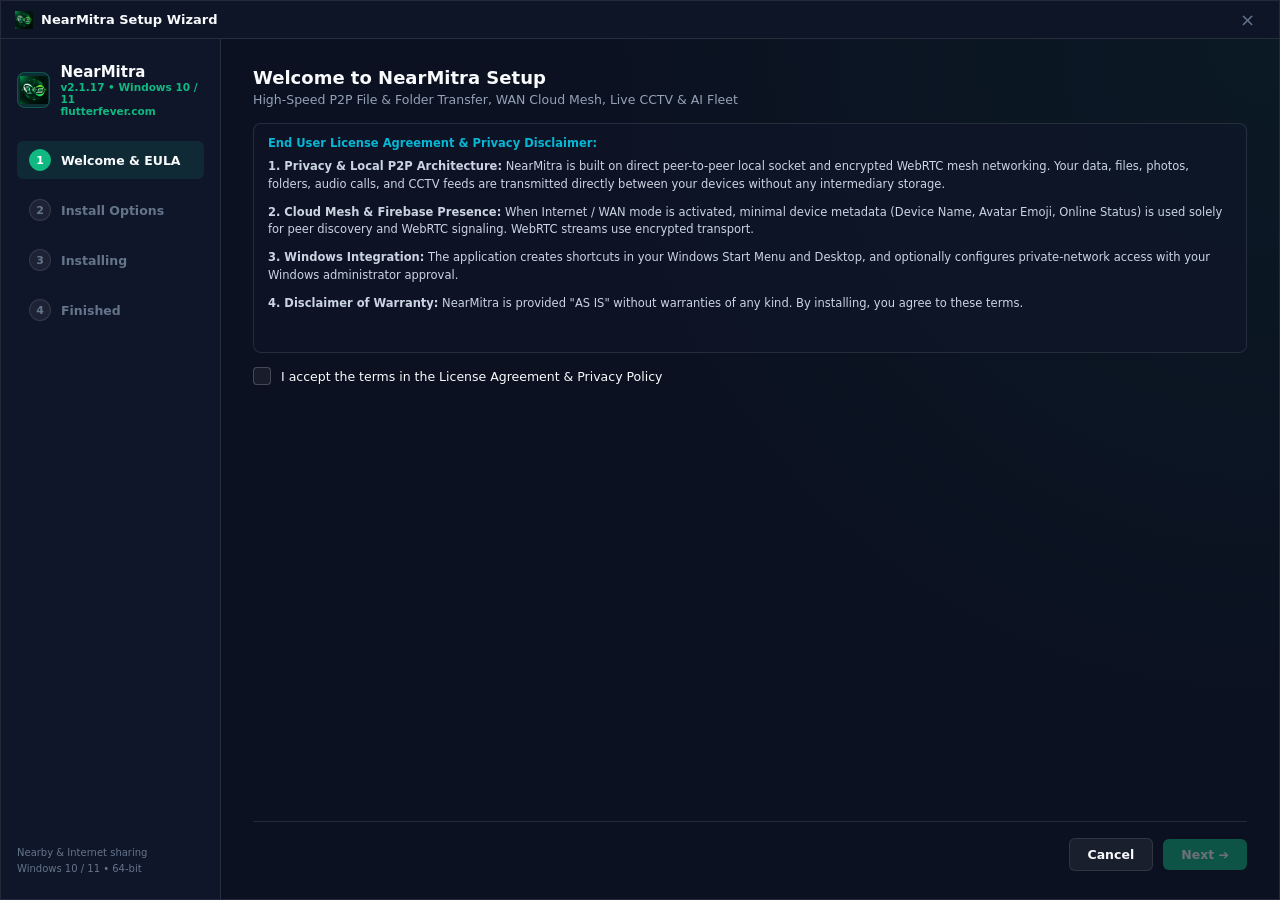
==== commit a16ec39a: "feat: improve cross-device audio, AI sharing and Windows chat integration Add standalone Wi-Fi Audio" ====
--- a/nearmitra-windows-app/installer/web/index.html
+++ b/nearmitra-windows-app/installer/web/index.html
@@ -27,7 +27,8 @@
           <div class="brand-avatar"><img src="logo.png" alt="NearMitra" width="28" height="28"></div>
           <div class="brand-info">
             <div class="brand-title">NearMitra</div>
-            <div class="brand-ver" id="sidebarVersion">v2.1.2 • Windows 10 / 11</div>
+            <div class="brand-ver" id="sidebarVersion">v2.1.17 • Windows 10 / 11</div>
+            <div class="brand-ver" id="sidebarPublisher">flutterfever.com</div>
           </div>
         </div>
 
@@ -101,7 +102,7 @@
             <div class="dir-input-row">
               <input type="text" id="txtInstallPath" class="form-input" readonly value="%LOCALAPPDATA%\Programs\NearMitra">
             </div>
-            <span class="opt-hint">App installs in your user profile. Private-network setup asks for administrator approval.</span>
+            <span class="opt-hint">Installs for your Windows account. No PowerShell is required. Optional private-network access may ask for administrator approval.</span>
           </div>
 
           <div class="options-group" style="margin-top:18px;">
@@ -120,14 +121,14 @@
               </label>
 
               <label class="custom-checkbox">
-                <input type="checkbox" id="chkAutostart">
+                <input type="checkbox" id="chkAutostart" checked>
                 <span class="checkmark"></span>
                 <span class="label-text">Auto-start NearMitra minimized when Windows starts</span>
               </label>
             </div>
           </div>
 
-          <label class="custom-checkbox"><input type="checkbox" id="chkPrivateNetwork" checked><span class="checkmark"></span><span class="label-text">Allow Nearby on private networks (Windows administrator prompt)</span></label>
+          <label class="custom-checkbox"><input type="checkbox" id="chkPrivateNetwork" checked><span class="checkmark"></span><span class="label-text">Allow Nearby on private networks (recommended; optional administrator approval)</span></label>
           <div class="stage-footer">
             <button class="btn btn-secondary" onclick="goToStep(1)">➔ Back</button>
             <button class="btn btn-primary btn-install" onclick="startInstallation()">Install Now ⚡</button>
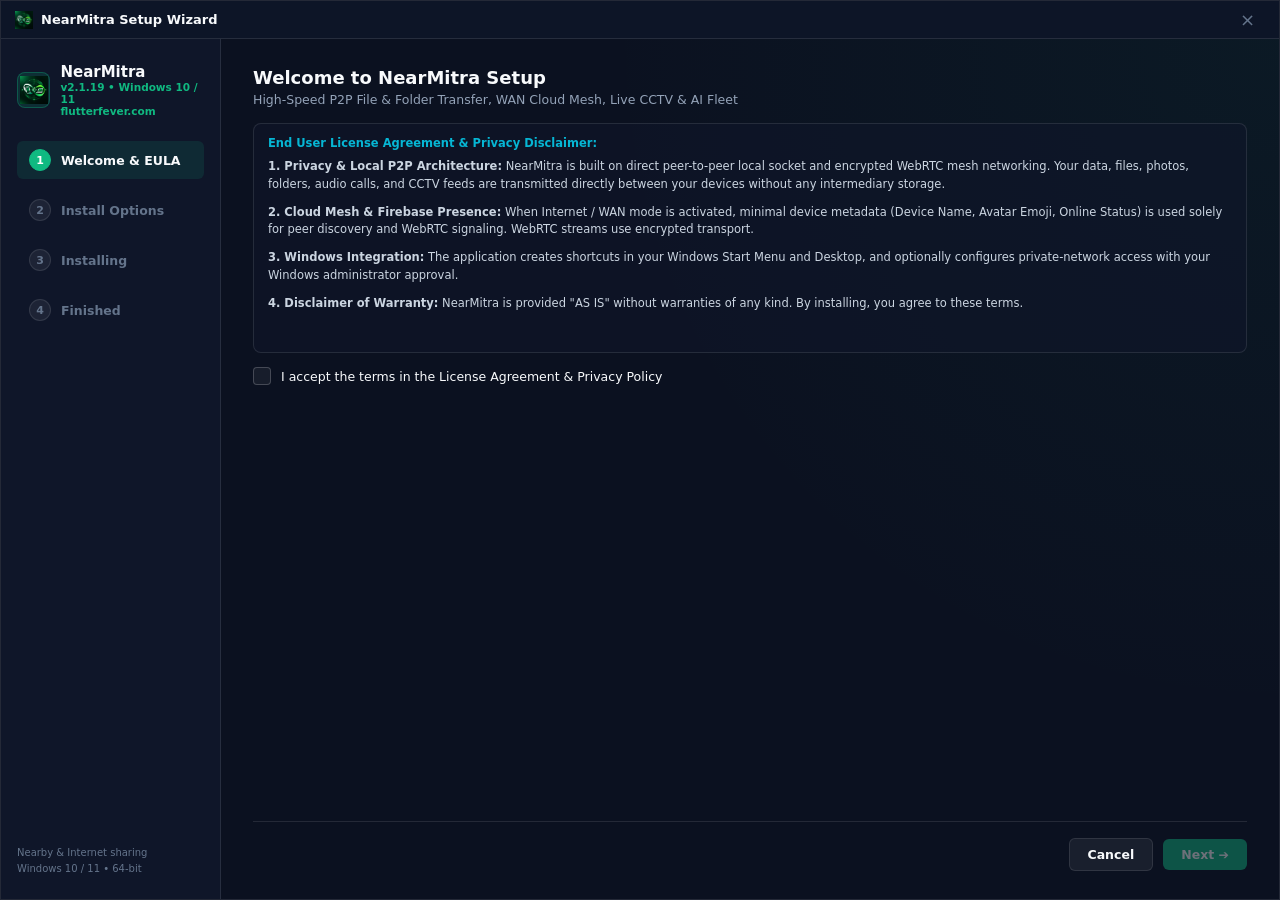
==== commit ff814b6c: "fix(windows): release 2.1.19 with message copy and desktop avatars" ====
--- a/nearmitra-windows-app/installer/web/index.html
+++ b/nearmitra-windows-app/installer/web/index.html
@@ -27,7 +27,7 @@
           <div class="brand-avatar"><img src="logo.png" alt="NearMitra" width="28" height="28"></div>
           <div class="brand-info">
             <div class="brand-title">NearMitra</div>
-            <div class="brand-ver" id="sidebarVersion">v2.1.17 • Windows 10 / 11</div>
+            <div class="brand-ver" id="sidebarVersion">v2.1.19 • Windows 10 / 11</div>
             <div class="brand-ver" id="sidebarPublisher">flutterfever.com</div>
           </div>
         </div>
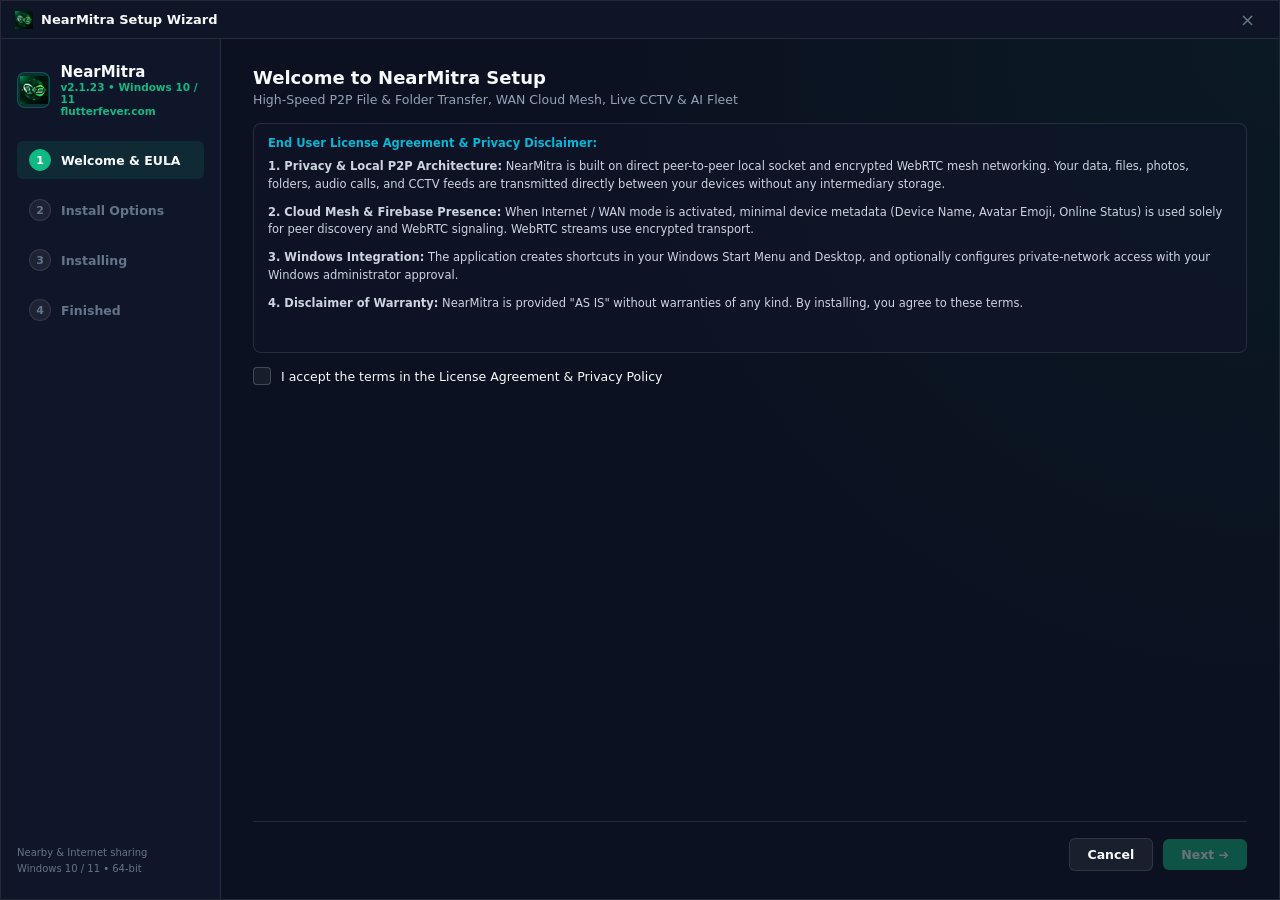
==== commit 74ba1387: "fix(windows): restore drag-and-drop transfers and prepare setup 2.1.23" ====
--- a/nearmitra-windows-app/installer/web/index.html
+++ b/nearmitra-windows-app/installer/web/index.html
@@ -27,7 +27,7 @@
           <div class="brand-avatar"><img src="logo.png" alt="NearMitra" width="28" height="28"></div>
           <div class="brand-info">
             <div class="brand-title">NearMitra</div>
-            <div class="brand-ver" id="sidebarVersion">v2.1.19 • Windows 10 / 11</div>
+            <div class="brand-ver" id="sidebarVersion">v2.1.23 • Windows 10 / 11</div>
             <div class="brand-ver" id="sidebarPublisher">flutterfever.com</div>
           </div>
         </div>
